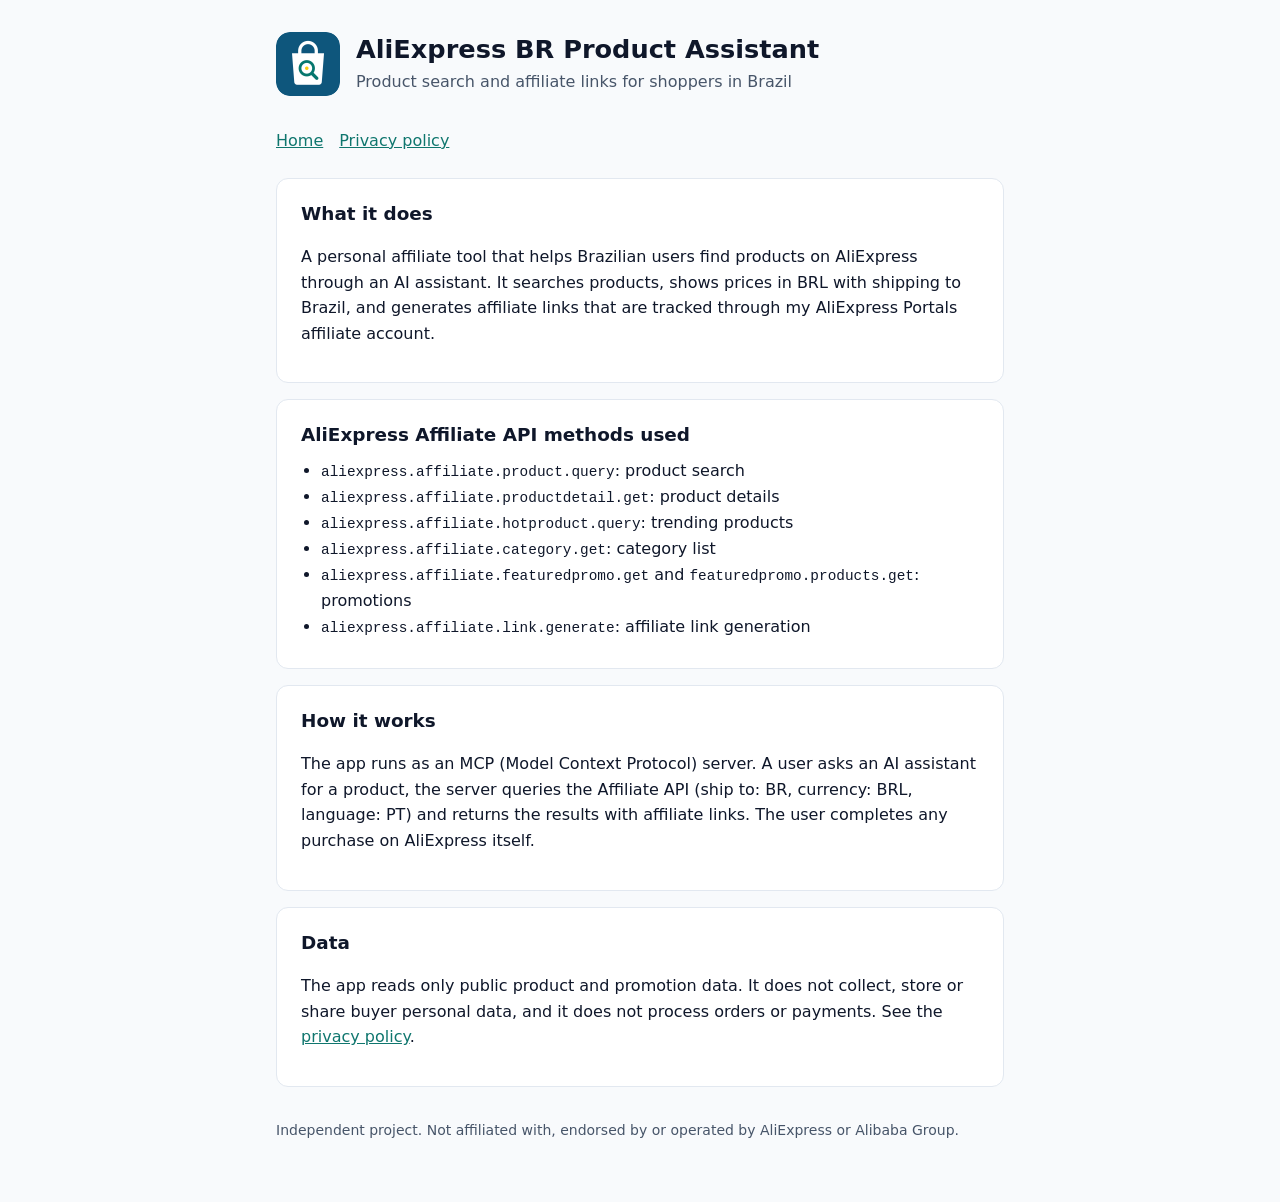
==== aliexpress/index.html @ f5bad2c8 "Add AliExpress BR Product Assistant page Co-Authored-By: Claude Opus 5.5 <noreply@anthropic.com>" ====
<!doctype html>
<html lang="en">
<head>
  <meta charset="utf-8">
  <meta name="viewport" content="width=device-width, initial-scale=1">
  <title>AliExpress BR Product Assistant</title>
  <meta name="description" content="Personal affiliate tool that searches products for the Brazilian market using the AliExpress Affiliate API.">
  <link rel="icon" href="favicon.png">
  <link rel="stylesheet" href="style.css">
</head>
<body>
  <div class="wrap">
    <header>
      <img src="logo.png" alt="App logo">
      <div>
        <h1>AliExpress BR Product Assistant</h1>
        <p>Product search and affiliate links for shoppers in Brazil</p>
      </div>
    </header>

    <nav>
      <a href="index.html">Home</a>
      <a href="privacy.html">Privacy policy</a>
    </nav>

    <section>
      <h2>What it does</h2>
      <p>A personal affiliate tool that helps Brazilian users find products on AliExpress through an AI assistant.
        It searches products, shows prices in BRL with shipping to Brazil, and generates affiliate links that are
        tracked through my AliExpress Portals affiliate account.</p>
    </section>

    <section>
      <h2>AliExpress Affiliate API methods used</h2>
      <ul>
        <li><code>aliexpress.affiliate.product.query</code>: product search</li>
        <li><code>aliexpress.affiliate.productdetail.get</code>: product details</li>
        <li><code>aliexpress.affiliate.hotproduct.query</code>: trending products</li>
        <li><code>aliexpress.affiliate.category.get</code>: category list</li>
        <li><code>aliexpress.affiliate.featuredpromo.get</code> and <code>featuredpromo.products.get</code>: promotions</li>
        <li><code>aliexpress.affiliate.link.generate</code>: affiliate link generation</li>
      </ul>
    </section>

    <section>
      <h2>How it works</h2>
      <p>The app runs as an MCP (Model Context Protocol) server. A user asks an AI assistant for a product, the
        server queries the Affiliate API (ship to: BR, currency: BRL, language: PT) and returns the results with
        affiliate links. The user completes any purchase on AliExpress itself.</p>
    </section>

    <section>
      <h2>Data</h2>
      <p>The app reads only public product and promotion data. It does not collect, store or share buyer
        personal data, and it does not process orders or payments. See the <a href="privacy.html">privacy policy</a>.</p>
    </section>

    <footer>
      Independent project. Not affiliated with, endorsed by or operated by AliExpress or Alibaba Group.
    </footer>
  </div>
</body>
</html>
---- aliexpress/style.css ----
:root {
  --bg: #f8fafc;
  --surface: #ffffff;
  --text: #0f172a;
  --muted: #475569;
  --accent: #0f766e;
  --border: #e2e8f0;
}
@media (prefers-color-scheme: dark) {
  :root {
    --bg: #0b1220;
    --surface: #111a2e;
    --text: #e2e8f0;
    --muted: #94a3b8;
    --accent: #2dd4bf;
    --border: #1e293b;
  }
}
* { box-sizing: border-box; }
body {
  margin: 0;
  background: var(--bg);
  color: var(--text);
  font: 16px/1.6 system-ui, -apple-system, "Segoe UI", Roboto, sans-serif;
}
.wrap { max-width: 760px; margin: 0 auto; padding: 32px 16px 64px; }
header { display: flex; align-items: center; gap: 16px; margin-bottom: 32px; }
header img { width: 64px; height: 64px; border-radius: 14px; }
header h1 { font-size: 1.6rem; margin: 0; line-height: 1.2; }
header p { margin: 4px 0 0; color: var(--muted); }
nav { margin-bottom: 24px; display: flex; gap: 16px; flex-wrap: wrap; }
a { color: var(--accent); }
section {
  background: var(--surface);
  border: 1px solid var(--border);
  border-radius: 12px;
  padding: 20px 24px;
  margin-bottom: 16px;
}
h2 { font-size: 1.15rem; margin: 0 0 8px; }
ul { padding-left: 20px; margin: 8px 0; }
code { font-size: .9em; overflow-wrap: anywhere; }
footer { color: var(--muted); font-size: .875rem; margin-top: 32px; }
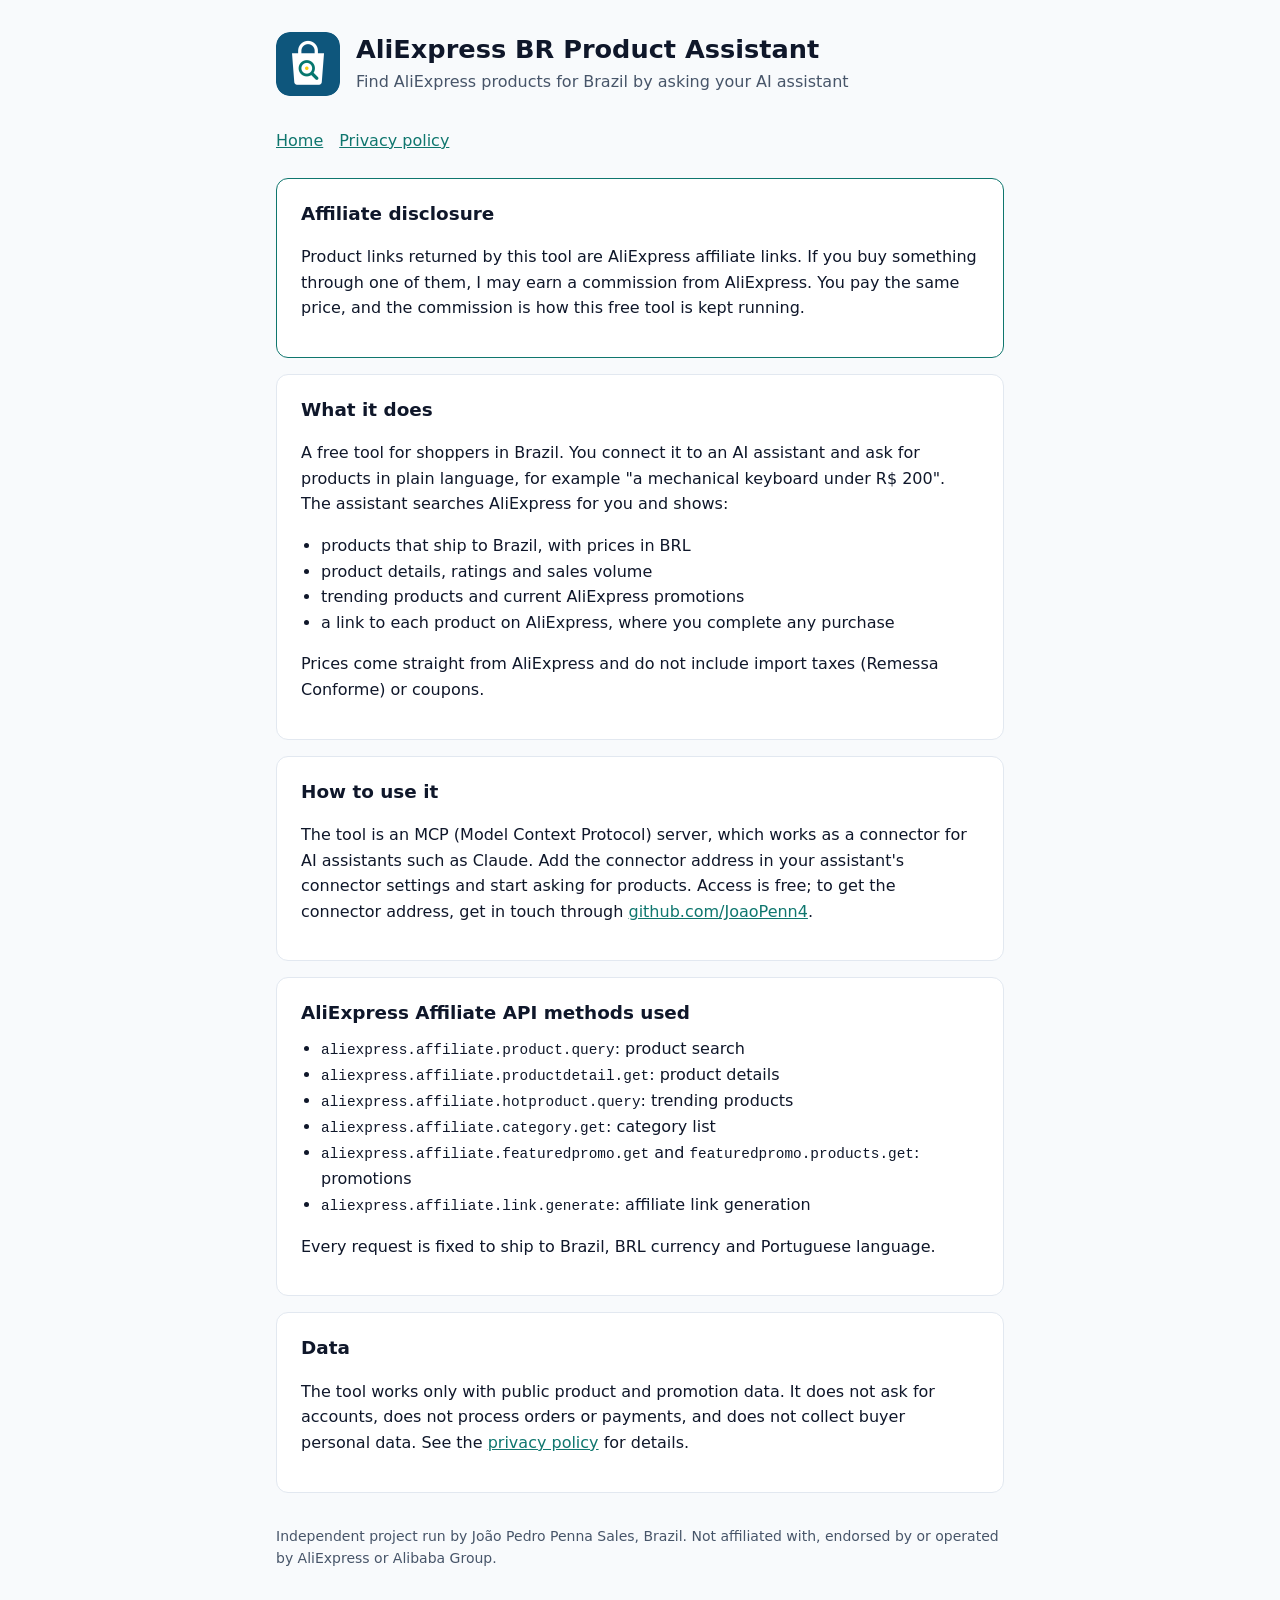
==== commit 91bebcd9: "AliExpress BR Product Assistant: reposition as public tool with affiliate disclosure Co-Authored-By:" ====
--- a/aliexpress/index.html
+++ b/aliexpress/index.html
@@ -4,7 +4,7 @@
   <meta charset="utf-8">
   <meta name="viewport" content="width=device-width, initial-scale=1">
   <title>AliExpress BR Product Assistant</title>
-  <meta name="description" content="Personal affiliate tool that searches products for the Brazilian market using the AliExpress Affiliate API.">
+  <meta name="description" content="A free AI assistant tool that helps shoppers in Brazil find AliExpress products, compare prices in BRL and discover promotions. Product links are affiliate links.">
   <link rel="icon" href="favicon.png">
   <link rel="stylesheet" href="style.css">
 </head>
@@ -14,7 +14,7 @@
       <img src="logo.png" alt="App logo">
       <div>
         <h1>AliExpress BR Product Assistant</h1>
-        <p>Product search and affiliate links for shoppers in Brazil</p>
+        <p>Find AliExpress products for Brazil by asking your AI assistant</p>
       </div>
     </header>
 
@@ -23,11 +23,33 @@
       <a href="privacy.html">Privacy policy</a>
     </nav>
 
+    <section class="notice">
+      <h2>Affiliate disclosure</h2>
+      <p>Product links returned by this tool are AliExpress affiliate links. If you buy something through one of
+        them, I may earn a commission from AliExpress. You pay the same price, and the commission is how this free
+        tool is kept running.</p>
+    </section>
+
     <section>
       <h2>What it does</h2>
-      <p>A personal affiliate tool that helps Brazilian users find products on AliExpress through an AI assistant.
-        It searches products, shows prices in BRL with shipping to Brazil, and generates affiliate links that are
-        tracked through my AliExpress Portals affiliate account.</p>
+      <p>A free tool for shoppers in Brazil. You connect it to an AI assistant and ask for products in plain
+        language, for example "a mechanical keyboard under R$ 200". The assistant searches AliExpress for you and
+        shows:</p>
+      <ul>
+        <li>products that ship to Brazil, with prices in BRL</li>
+        <li>product details, ratings and sales volume</li>
+        <li>trending products and current AliExpress promotions</li>
+        <li>a link to each product on AliExpress, where you complete any purchase</li>
+      </ul>
+      <p>Prices come straight from AliExpress and do not include import taxes (Remessa Conforme) or coupons.</p>
+    </section>
+
+    <section>
+      <h2>How to use it</h2>
+      <p>The tool is an MCP (Model Context Protocol) server, which works as a connector for AI assistants such as
+        Claude. Add the connector address in your assistant's connector settings and start asking for products.
+        Access is free; to get the connector address, get in touch through
+        <a href="https://github.com/JoaoPenn4">github.com/JoaoPenn4</a>.</p>
     </section>
 
     <section>
@@ -40,23 +62,19 @@
         <li><code>aliexpress.affiliate.featuredpromo.get</code> and <code>featuredpromo.products.get</code>: promotions</li>
         <li><code>aliexpress.affiliate.link.generate</code>: affiliate link generation</li>
       </ul>
-    </section>
-
-    <section>
-      <h2>How it works</h2>
-      <p>The app runs as an MCP (Model Context Protocol) server. A user asks an AI assistant for a product, the
-        server queries the Affiliate API (ship to: BR, currency: BRL, language: PT) and returns the results with
-        affiliate links. The user completes any purchase on AliExpress itself.</p>
+      <p>Every request is fixed to ship to Brazil, BRL currency and Portuguese language.</p>
     </section>
 
     <section>
       <h2>Data</h2>
-      <p>The app reads only public product and promotion data. It does not collect, store or share buyer
-        personal data, and it does not process orders or payments. See the <a href="privacy.html">privacy policy</a>.</p>
+      <p>The tool works only with public product and promotion data. It does not ask for accounts, does not process
+        orders or payments, and does not collect buyer personal data. See the
+        <a href="privacy.html">privacy policy</a> for details.</p>
     </section>
 
     <footer>
-      Independent project. Not affiliated with, endorsed by or operated by AliExpress or Alibaba Group.
+      Independent project run by João Pedro Penna Sales, Brazil. Not affiliated with, endorsed by or operated by
+      AliExpress or Alibaba Group.
     </footer>
   </div>
 </body>
--- a/aliexpress/style.css
+++ b/aliexpress/style.css
@@ -41,3 +41,4 @@
 ul { padding-left: 20px; margin: 8px 0; }
 code { font-size: .9em; overflow-wrap: anywhere; }
 footer { color: var(--muted); font-size: .875rem; margin-top: 32px; }
+.notice { border-color: var(--accent); }
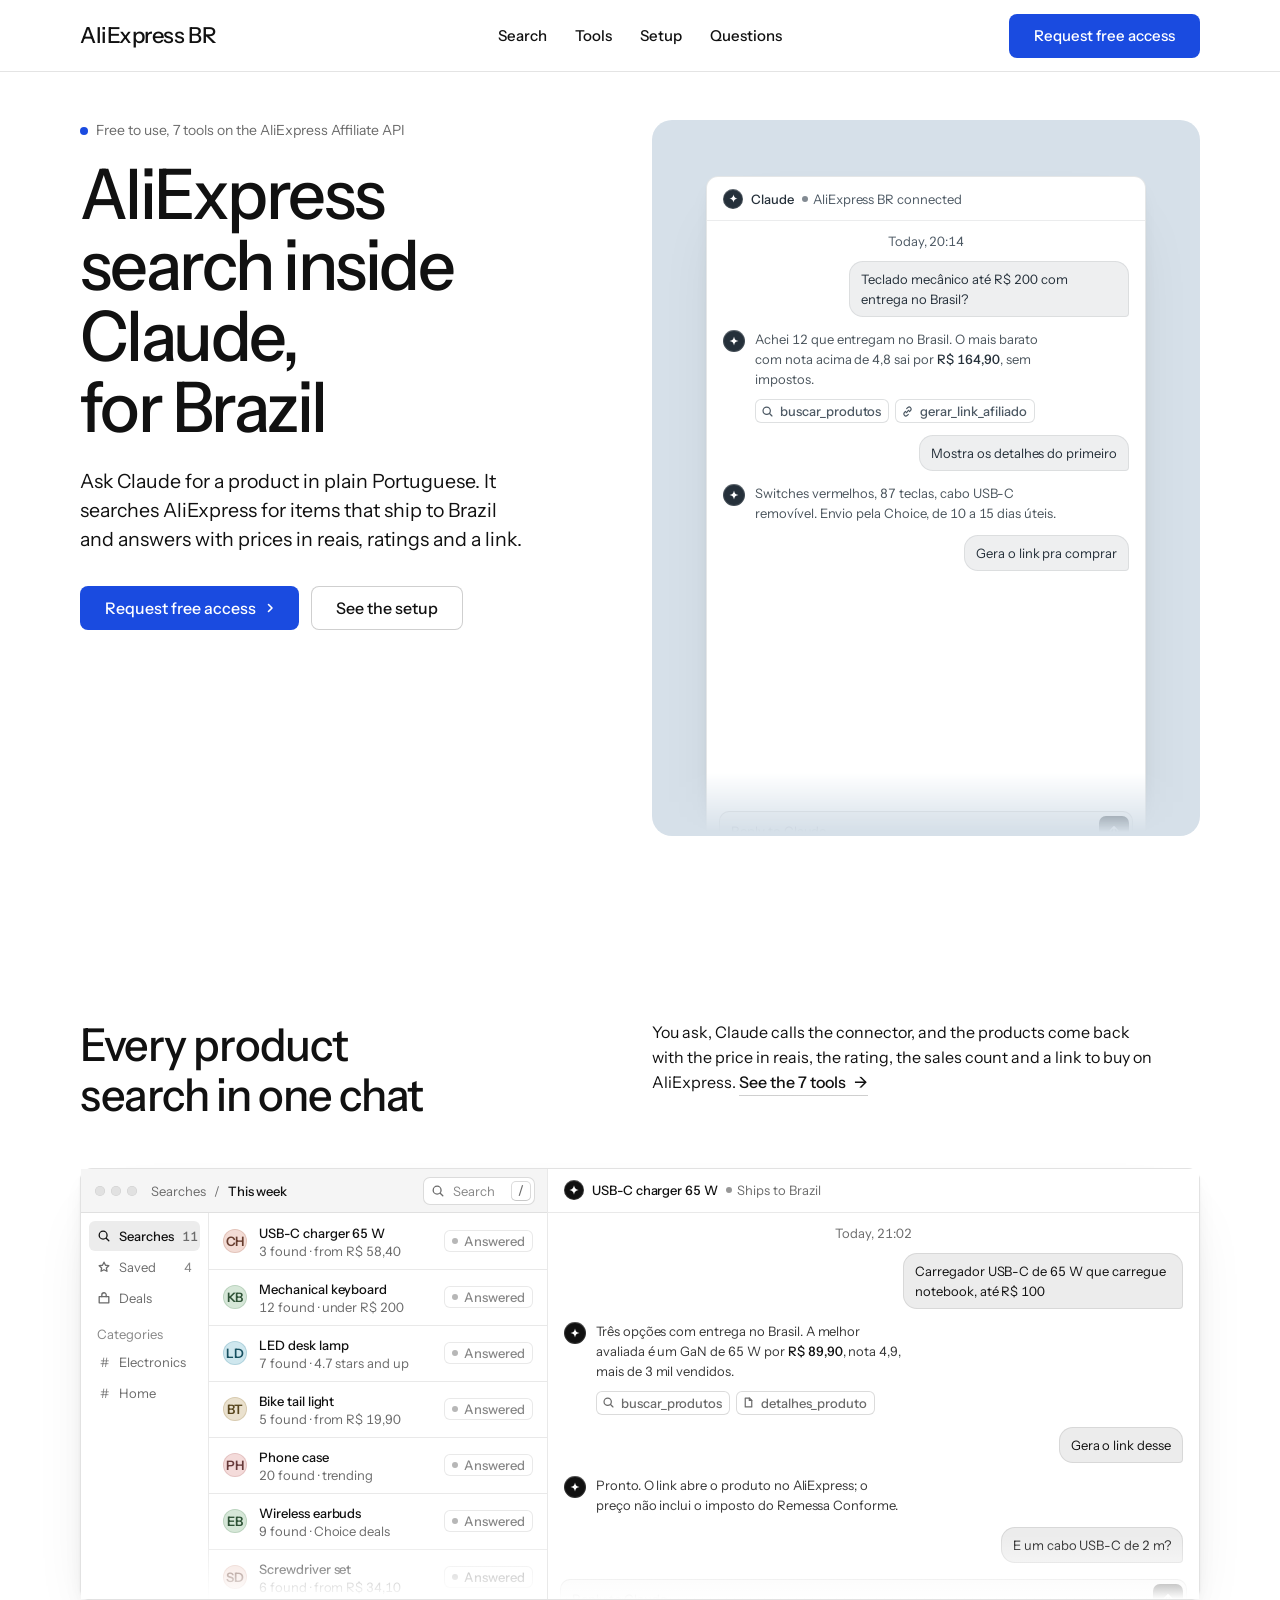
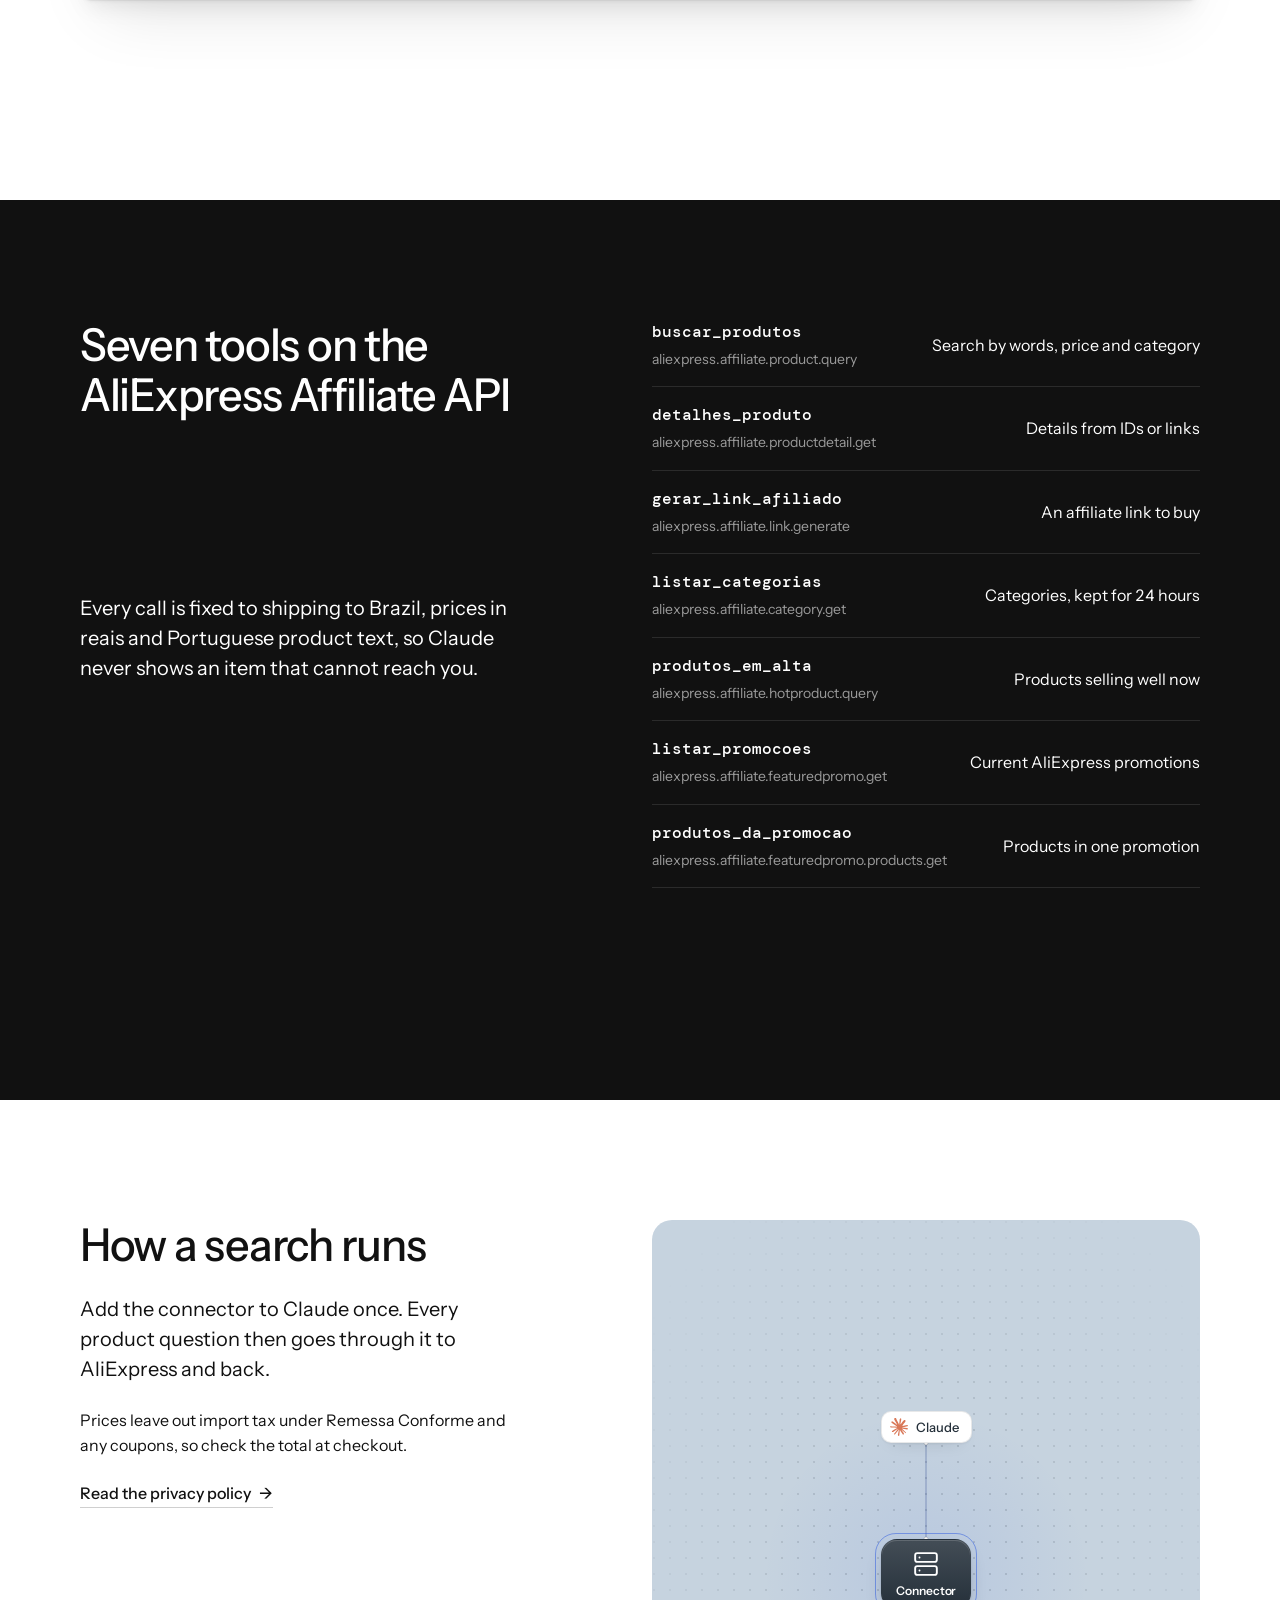
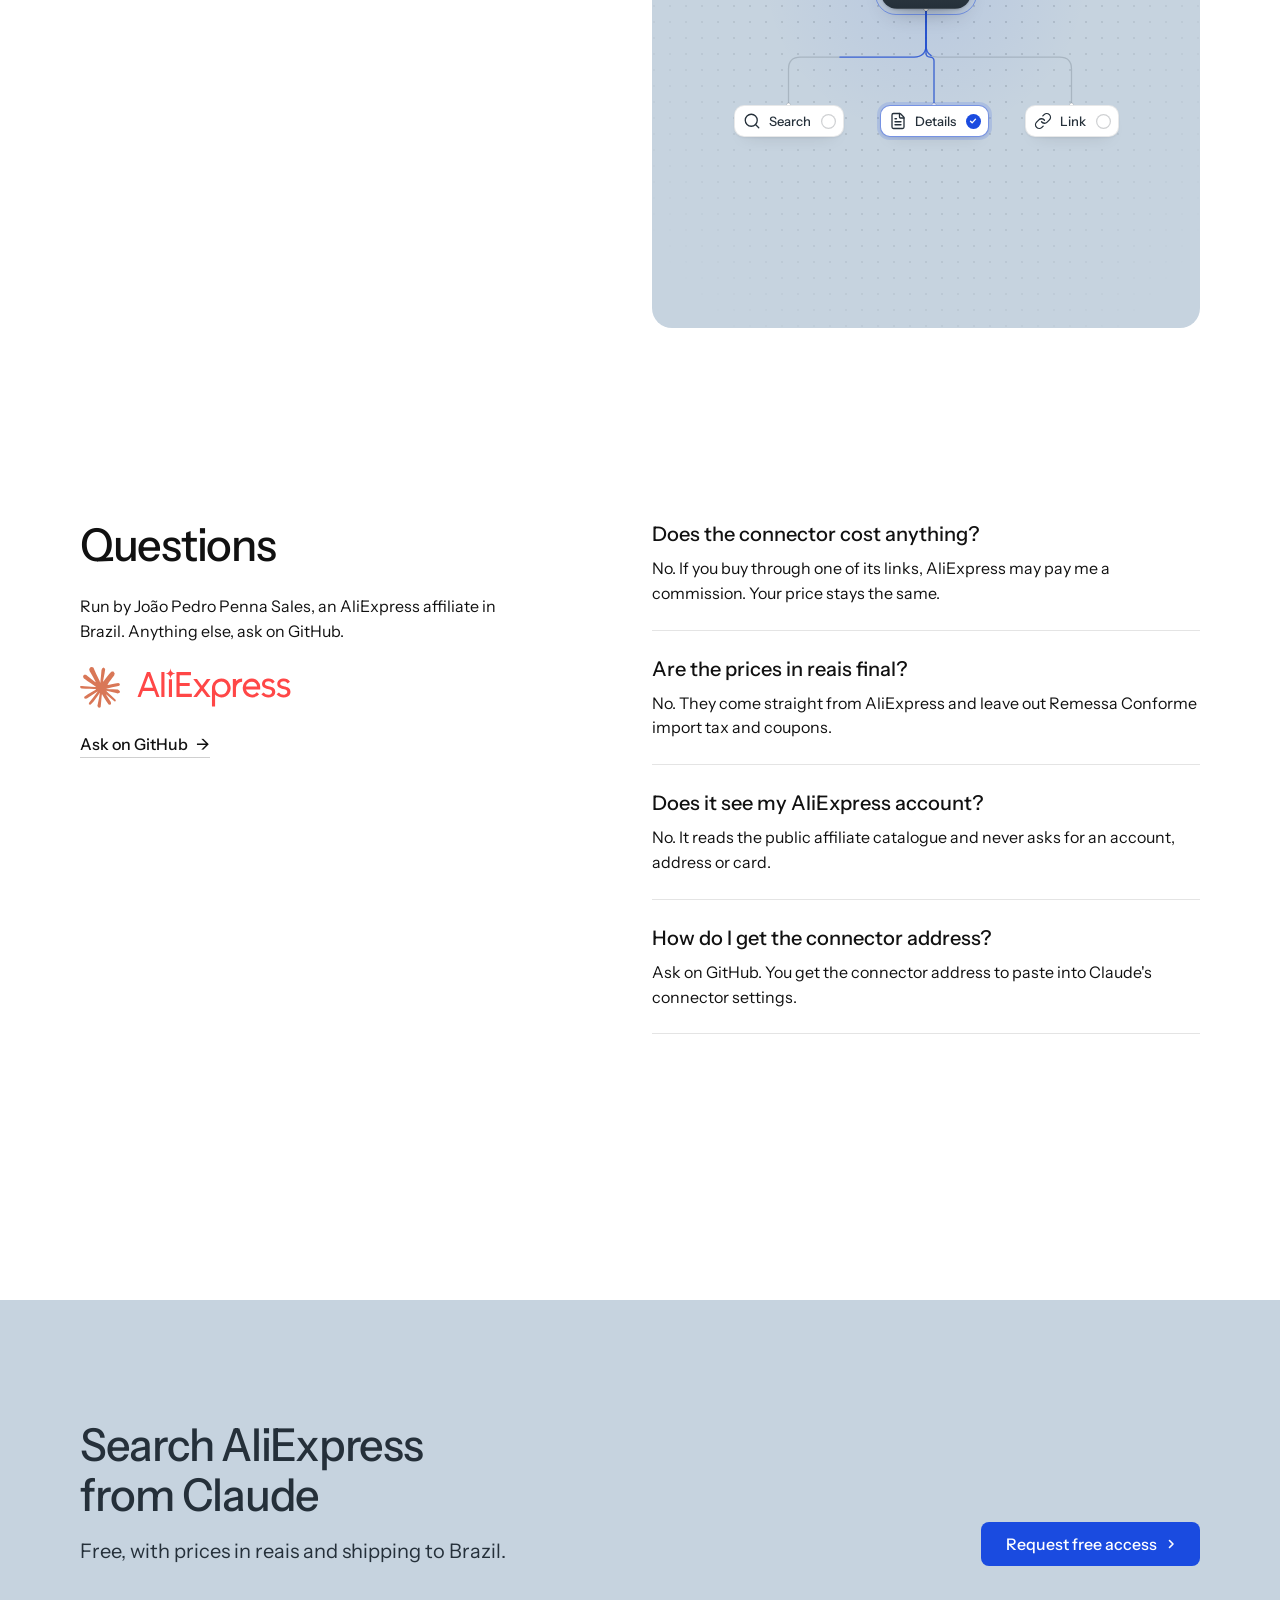
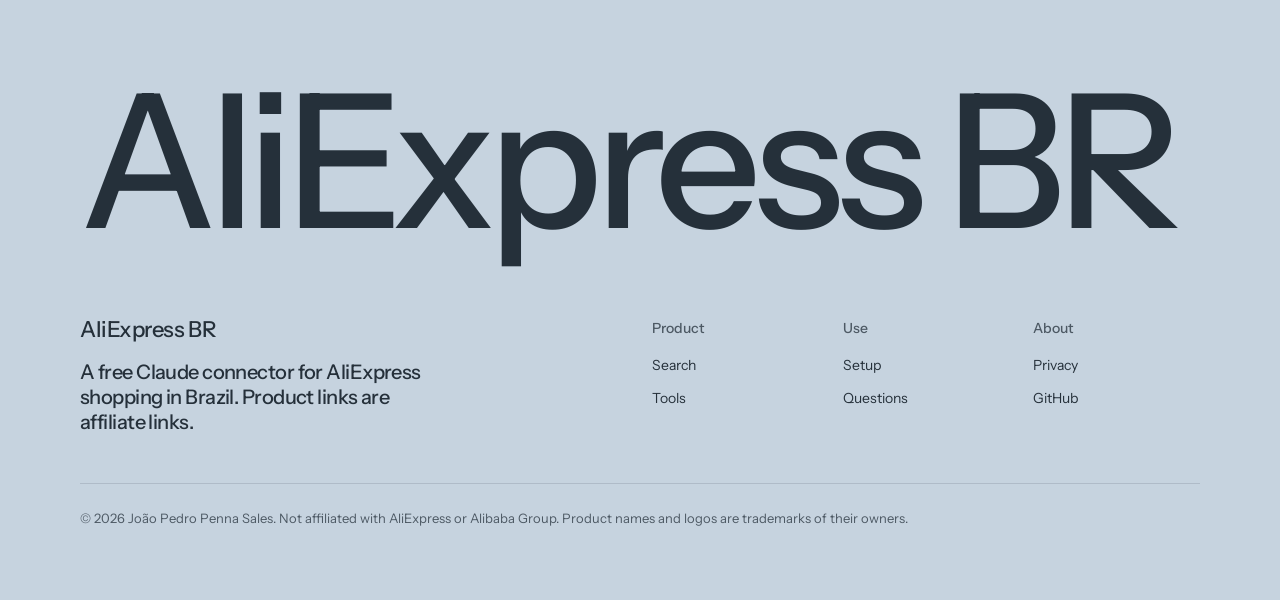
==== commit cecca571: "AliExpress BR Product Assistant: redesigned product page Co-Authored-By: Claude Opus 5.5 <noreply@an" ====
--- a/aliexpress/index.html
+++ b/aliexpress/index.html
@@ -1,81 +1,312 @@
 <!doctype html>
-<html lang="en">
+<html lang="en" data-type="software" data-radius="soft" data-ground="sky" data-buttons="solid" data-motion>
 <head>
-  <meta charset="utf-8">
-  <meta name="viewport" content="width=device-width, initial-scale=1">
-  <title>AliExpress BR Product Assistant</title>
-  <meta name="description" content="A free AI assistant tool that helps shoppers in Brazil find AliExpress products, compare prices in BRL and discover promotions. Product links are affiliate links.">
-  <link rel="icon" href="favicon.png">
-  <link rel="stylesheet" href="style.css">
+<meta charset="utf-8">
+<meta name="viewport" content="width=device-width, initial-scale=1, viewport-fit=cover">
+<title>AliExpress BR Product Assistant: AliExpress search in Claude for Brazil</title>
+<meta name="description" content="A free connector that lets Claude search AliExpress for products that ship to Brazil, with prices in reais and affiliate links.">
+<meta property="og:type" content="website">
+<meta property="og:title" content="AliExpress BR Product Assistant">
+<meta property="og:description" content="Ask Claude for a product and get AliExpress items that ship to Brazil, priced in reais.">
+<meta property="og:image" content="share.jpg">
+<meta name="twitter:card" content="summary_large_image">
+<link rel="icon" href="favicon.png">
+<meta name="theme-color" content="#ffffff">
+<!-- <link rel="canonical" href="https://joaopenn4.github.io/aliexpress/"> -->
+<meta name="site-kind" content="software">
+<meta name="page-type" content="software">
+<link rel="preconnect" href="https://fonts.googleapis.com">
+<link rel="preconnect" href="https://fonts.gstatic.com" crossorigin>
+<link href="https://fonts.googleapis.com/css2?family=Instrument+Sans:wdth,wght@75..100,400..700&family=DM+Mono:wght@400;500&display=swap" rel="stylesheet">
+<link rel="stylesheet" href="assets/system.css">
+<link rel="stylesheet" href="assets/ui/cards.css">
+<link rel="stylesheet" href="assets/motion/motion.css">
+<link rel="stylesheet" href="assets/backgrounds/backgrounds.css">
+<link rel="stylesheet" href="assets/layout/layout.css">
+<link rel="stylesheet" href="assets/icons/icon.css">
+<style>
+:root {
+  --p-bg: #ffffff; --p-surface: #f4f4f4; --p-ink: #111111; --p-muted: #6b6b6b;
+  --p-accent: #1a4be0; --p-accent-ink: #ffffff; --p-action: #1a4be0; --p-action-ink: #ffffff;
+  --p-inv-bg: #111111; --p-inv-surface: #1e1e1e; --p-inv-ink: #ffffff; --p-inv-muted: #9a9a9a;
+  --p-inv-accent: #ffffff; --p-inv-accent-ink: #111111; --p-inv-action: #ffffff; --p-inv-action-ink: #111111;
+  --font-display: "Instrument Sans", system-ui, sans-serif;
+  --font-text: "Instrument Sans", system-ui, sans-serif;
+  --font-mono: "DM Mono", ui-monospace, "SFMono-Regular", Menlo, Consolas, monospace;
+  --display-weight: 500;
+  --display-tracking: -0.028em;
+  --display-tracking-xl: -0.036em;
+  --display-stretch: 96%;
+  --ly-scale: 1.04;
+}
+</style>
+<link rel="stylesheet" href="assets/ui/base.css">
+<link rel="stylesheet" href="assets/ui/chat/fragment.css">
+<link rel="stylesheet" href="assets/ui/window/fragment.css">
+<link rel="stylesheet" href="assets/diagrams/diagram.css">
+<link rel="stylesheet" href="assets/moments/line-carries-colour/moment.css">
+<script>document.documentElement.classList.add('m-enter');setTimeout(()=>document.documentElement.classList.add('m-enter-done'),700)</script>
+<script src="assets/backgrounds/backgrounds.js"></script>
+<script>document.documentElement.classList.add('mo-js');setTimeout(()=>document.documentElement.classList.add('mo-safe'),2500)</script>
+<link rel="modulepreload" href="assets/moments/moments.js">
+<link rel="modulepreload" href="assets/moments/lib.js">
+<link rel="modulepreload" href="assets/moments/line-carries-colour/moment.js">
+<style>
+  /* the hero's chat on the lit ground */
+  .hero__media .stage { position: absolute; inset: 0; }
+  /* app-frame recipe (sections-library.md) */
+  .app.ui { display: grid; grid-template-columns: minmax(0, 5fr) minmax(0, 7fr); margin-top: var(--s-7); background: var(--u-bg); border: 1px solid var(--u-border); border-radius: var(--u-r); box-shadow: var(--u-shadow); }
+  .app > .app__pane { position: relative; min-width: 0; min-height: 0; overflow: hidden; }
+  .app > .app__pane + .app__pane { border-left: 1px solid var(--u-line); }
+  .app > .app__pane > .ui-panel { width: 100%; border: 0; border-radius: 0; box-shadow: none; }
+  .app > .app__pane::after { content: ""; position: absolute; inset: auto 0 0 0; height: 64px; background: linear-gradient(transparent, var(--u-bg)); pointer-events: none; }
+  @media (min-width: 1024px) and (max-width: 1279px) { .app.ui { grid-template-columns: minmax(0, 4fr) minmax(0, 8fr); } }
+  @media (max-width: 1023px) {
+    .app.ui { grid-template-columns: minmax(0, 1fr); grid-template-rows: auto minmax(0, 1fr); }
+    .app > .app__pane--list { max-height: 252px; }
+    .app > .app__pane--list::after { display: none; }
+    .app .ui-win__side { display: none; }
+    .app .ui-win__body { grid-template-columns: minmax(0, 1fr); }
+    .app > .app__pane + .app__pane { border-left: 0; border-top: 1px solid var(--u-line); }
+  }
+  @media (max-width: 639px) {
+    .app.ui { grid-template-rows: minmax(0, 1fr); }
+    .app > .app__pane--list { display: none; }
+    .app > .app__pane + .app__pane { border-top: 0; }
+  }
+  .rows__name { font-family: var(--font-mono); }
+  .close__word { font-size: clamp(40px, 14.6vw, 216px); line-height: 1; overflow: visible; }
+  #how .frame { height: 100%; }
+  @media (max-width: 639px) { #how .grid.fill { height: auto; } #how .frame { height: 280px; } }
+  #search .app { margin-bottom: var(--s-10); }
+  #tools .rows > li { grid-template-columns: minmax(0, 1fr) auto; }
+  #tools .rows__value { grid-column: 2; grid-row: 1 / span 2; align-self: center; }
+  @media (max-width: 639px) { #tools .rows > li { grid-template-columns: minmax(0, 1fr); } #tools .rows__value { grid-column: 1; grid-row: auto; } }
+  #tools .rows__api { grid-column: 1; margin: 0; font-size: var(--t-small); color: var(--muted); }
+  .faq-marks { display: flex; gap: var(--s-4); }
+</style>
 </head>
 <body>
+<!-- type: software
+     deal: hero split, nav nav-centre, close close-word, footer footer-statement, rhythm dark-band, buttons solid, mark wordmark, grounds sky (lit ground)
+     palette white-link-blue (a white sheet and one blue: plain retail colours, and nothing like AliExpress's own red), type instrument
+     moments: line-carries-colour on #tools (the dark band) -->
+<header class="nav nav--centre">
+  <div class="wrap nav__bar">
+    <a class="skip-link" href="#top">Skip to content</a>
+    <a class="nav__logo" href="#top">AliExpress BR</a>
+    <nav class="nav__links" aria-label="Main">
+      <div class="nav__item"><a class="nav__link" href="#search">Search</a></div>
+      <div class="nav__item"><a class="nav__link" href="#tools">Tools</a></div>
+      <div class="nav__item"><a class="nav__link" href="#how">Setup</a></div>
+      <div class="nav__item"><a class="nav__link" href="#faq">Questions</a></div>
+    </nav>
+    <div class="nav__actions">
+      <a class="btn btn--primary" href="https://github.com/JoaoPenn4">Request free access</a>
+    </div>
+    <button class="nav__toggle" type="button" aria-expanded="false" aria-label="Menu">
+      <svg width="18" height="18" viewBox="0 0 18 18" aria-hidden="true"><path d="M2 5h14M2 13h14" stroke="currentColor" stroke-width="1.6" stroke-linecap="round"/></svg>
+    </button>
+  </div>
+</header>
+
+<main id="top">
+  <section class="hero hero--split" data-enter aria-labelledby="hero-h">
+    <div class="wrap"><div class="hero-text grid hero__grid">
+      <div class="hero__text span-5">
+        <p class="hero__kicker"><span class="dot" aria-hidden="true"></span>Free to use, 7 tools on the AliExpress Affiliate API</p>
+        <h1 id="hero-h">AliExpress search inside Claude, for Brazil</h1>
+        <p class="hero__lead">Ask Claude for a product in plain Portuguese. It searches AliExpress for items that ship to Brazil and answers with prices in reais, ratings and a link.</p>
+        <div class="btn-row"><a class="btn btn--primary" href="https://github.com/JoaoPenn4">Request free access<svg class="m-arrow" viewBox="0 0 12 12" aria-hidden="true"><path class="m-arrow__stem" d="M1 6h8"/><path class="m-arrow__head" d="M4.5 2.5 8 6l-3.5 3.5"/></svg></a><a class="btn btn--secondary" href="#how">See the setup</a></div>
+      </div>
+      <div class="hero__media frame--lit span-6 start-7" role="img" aria-label="A Claude chat: a question for a mechanical keyboard under R$ 200 answered with AliExpress results priced in reais">
+        <div class="stage stage--fade-b"><div class="at-rise to-edge fit" style="--fit-max:440px;--ax:max(24px, 50% - 220px);--ay:56px;--ay-sm:24px" data-ui-loop>
+          <div class="ui ui-panel ui-chat" data-ui="chat">
+            <div class="ui-head"><span class="ui-agent" aria-hidden="true"></span><div class="ui-title">Claude</div><span class="ui-chat__online">AliExpress BR connected</span><span class="ui-spacer"></span></div>
+            <div class="ui-chat__body">
+              <div class="ui-chat__day">Today, 20:14</div>
+              <div class="ui-msg ui-msg--me" data-chat-q><span class="ui-msg__text">Teclado mecânico até R$ 200 com entrega no Brasil?</span></div>
+              <div class="ui-msg ui-msg--bot" data-chat-a>
+                <span class="ui-agent ui-msg__av" aria-hidden="true"></span>
+                <span class="ui-msg__col">
+                  <span class="ui-chat__typing" aria-hidden="true"><i></i><i></i><i></i></span>
+                  <span class="ui-chat__answer">Achei 12 que entregam no Brasil. O mais barato com nota acima de 4,8 sai por <b>R$ 164,90</b>, sem impostos.</span>
+                  <span class="ui-chat__srcs"><span class="ui-chat__src"><svg class="ui-icon" viewBox="0 0 16 16"><circle cx="7" cy="7" r="4.5"/><path d="m10.5 10.5 3 3"/></svg>buscar_produtos</span><span class="ui-chat__src"><svg class="ui-icon" viewBox="0 0 16 16"><path d="M6.5 9.5 9.5 6.5"/><path d="M7 4.5 8.5 3a2.5 2.5 0 0 1 3.5 3.5L10.5 8"/><path d="M9 11.5 7.5 13A2.5 2.5 0 0 1 4 9.5L5.5 8"/></svg>gerar_link_afiliado</span></span>
+                </span>
+              </div>
+              <div class="ui-msg ui-msg--me"><span class="ui-msg__text">Mostra os detalhes do primeiro</span></div>
+              <div class="ui-msg ui-msg--bot">
+                <span class="ui-agent ui-msg__av" aria-hidden="true"></span>
+                <span class="ui-msg__col"><span class="ui-chat__answer">Switches vermelhos, 87 teclas, cabo USB-C removível. Envio pela Choice, de 10 a 15 dias úteis.</span></span>
+              </div>
+              <div class="ui-msg ui-msg--me"><span class="ui-msg__text">Gera o link pra comprar</span></div>
+            </div>
+            <div class="ui-chat__input"><span class="ui-chat__ph">Reply to Claude</span><span class="ui-chat__send" aria-hidden="true"><svg viewBox="0 0 16 16" width="14" height="14"><path d="M8 13V3.5M3.8 7.5 8 3.3l4.2 4.2" fill="none" stroke="currentColor" stroke-width="1.7" stroke-linecap="round" stroke-linejoin="round"/></svg></span></div>
+          </div>
+        </div></div>
+      </div>
+    </div></div>
+  </section>
+
+  <section class="section" id="search" aria-labelledby="search-h">
+    <div class="wrap">
+      <div class="grid">
+        <h2 id="search-h" class="span-5">Every product search in one chat</h2>
+        <p class="span-6 start-7">You ask, Claude calls the connector, and the products come back with the price in reais, the rating, the sales count and a link to buy on AliExpress. <a class="link" href="#tools">See the 7 tools</a></p>
+      </div>
+      <div class="ui app fill" role="img" aria-label="A list of product searches beside the open search for a 65 W USB-C charger, answered with three AliExpress results" data-ui-pause-host>
+        <div class="app__pane app__pane--list">
+          <div class="ui ui-panel ui-win" data-ui="window" data-open="New" data-work="Searching" data-done="Answered">
+            <div class="ui-win__bar">
+              <span class="ui-dots" aria-hidden="true"><i></i><i></i><i></i></span>
+              <span class="ui-win__crumb">Searches <i>/</i> <b>This week</b></span>
+              <span class="ui-spacer"></span>
+              <span class="ui-win__search" aria-hidden="true"><svg class="ui-icon" viewBox="0 0 16 16"><circle cx="7" cy="7" r="4.5"/><path d="m10.5 10.5 3 3"/></svg><span class="ui-win__ph">Search</span><span class="ui-kbd">/</span></span>
+            </div>
+            <div class="ui-win__body">
+              <nav class="ui-win__side" aria-hidden="true">
+                <span class="ui-win__nav is-on"><svg class="ui-icon" viewBox="0 0 16 16"><circle cx="7" cy="7" r="4.5"/><path d="m10.5 10.5 3 3"/></svg>Searches<em>11</em></span>
+                <span class="ui-win__nav"><svg class="ui-icon" viewBox="0 0 16 16"><path d="M8 2.5l1.7 3.5 3.8.5-2.8 2.6.7 3.8L8 11.1l-3.4 1.8.7-3.8-2.8-2.6 3.8-.5z"/></svg>Saved<em>4</em></span>
+                <span class="ui-win__nav"><svg class="ui-icon" viewBox="0 0 16 16"><path d="M2.5 6.5h11v7h-11z"/><path d="M5.5 6.5V4.5a2.5 2.5 0 0 1 5 0v2"/></svg>Deals</span>
+                <span class="ui-win__label">Categories</span>
+                <span class="ui-win__nav"><span class="ui-win__hash">#</span>Electronics</span>
+                <span class="ui-win__nav"><span class="ui-win__hash">#</span>Home</span>
+              </nav>
+              <div class="ui-win__main">
+                <div class="ui-win__cols" aria-hidden="true"><span>Asked for</span><span>Result</span><span>Status</span><span>Age</span></div>
+                <ul class="ui-win__rows">
+                  <li class="ui-win__row" data-row><span class="ui-avatar" data-tone="1">CH</span><span class="ui-win__who">USB-C charger 65 W</span><span class="ui-win__sub">3 found · from R$ 58,40</span><span class="ui-win__st" data-st>New</span><span class="ui-win__age">1m</span></li>
+                  <li class="ui-win__row" data-row><span class="ui-avatar" data-tone="3">KB</span><span class="ui-win__who">Mechanical keyboard</span><span class="ui-win__sub">12 found · under R$ 200</span><span class="ui-win__st is-done" data-st>Answered</span><span class="ui-win__age">8m</span></li>
+                  <li class="ui-win__row" data-row><span class="ui-avatar" data-tone="4">LD</span><span class="ui-win__who">LED desk lamp</span><span class="ui-win__sub">7 found · 4.7 stars and up</span><span class="ui-win__st is-done" data-st>Answered</span><span class="ui-win__age">22m</span></li>
+                  <li class="ui-win__row" data-row><span class="ui-avatar" data-tone="2">BT</span><span class="ui-win__who">Bike tail light</span><span class="ui-win__sub">5 found · from R$ 19,90</span><span class="ui-win__st is-done" data-st>Answered</span><span class="ui-win__age">1h</span></li>
+                  <li class="ui-win__row" data-row><span class="ui-avatar" data-tone="5">PH</span><span class="ui-win__who">Phone case</span><span class="ui-win__sub">20 found · trending</span><span class="ui-win__st is-done" data-st>Answered</span><span class="ui-win__age">2h</span></li>
+                  <li class="ui-win__row" data-row><span class="ui-avatar" data-tone="3">EB</span><span class="ui-win__who">Wireless earbuds</span><span class="ui-win__sub">9 found · Choice deals</span><span class="ui-win__st is-done" data-st>Answered</span><span class="ui-win__age">3h</span></li>
+                  <li class="ui-win__row" data-row><span class="ui-avatar" data-tone="1">SD</span><span class="ui-win__who">Screwdriver set</span><span class="ui-win__sub">6 found · from R$ 34,10</span><span class="ui-win__st is-done" data-st>Answered</span><span class="ui-win__age">5h</span></li>
+                  <li class="ui-win__row" data-row><span class="ui-avatar" data-tone="4">GP</span><span class="ui-win__who">Gamepad for PC</span><span class="ui-win__sub">8 found · under R$ 150</span><span class="ui-win__st is-done" data-st>Answered</span><span class="ui-win__age">1d</span></li>
+                  <li class="ui-win__row" data-row><span class="ui-avatar" data-tone="2">CB</span><span class="ui-win__who">Cable organiser</span><span class="ui-win__sub">14 found · 1,000+ sold</span><span class="ui-win__st is-done" data-st>Answered</span><span class="ui-win__age">2d</span></li>
+                  <li class="ui-win__row" data-row><span class="ui-avatar" data-tone="5">MS</span><span class="ui-win__who">Silent mouse</span><span class="ui-win__sub">10 found · from R$ 27,80</span><span class="ui-win__st is-done" data-st>Answered</span><span class="ui-win__age">3d</span></li>
+                </ul>
+              </div>
+            </div>
+          </div>
+        </div>
+        <div class="app__pane app__pane--open" data-ui-loop>
+          <div class="ui ui-panel ui-chat" data-ui="chat">
+            <div class="ui-head"><span class="ui-agent" aria-hidden="true"></span><div class="ui-title">USB-C charger 65 W</div><span class="ui-chat__online">Ships to Brazil</span><span class="ui-spacer"></span></div>
+            <div class="ui-chat__body">
+              <div class="ui-chat__day">Today, 21:02</div>
+              <div class="ui-msg ui-msg--me" data-chat-q><span class="ui-msg__text">Carregador USB-C de 65 W que carregue notebook, até R$ 100</span></div>
+              <div class="ui-msg ui-msg--bot" data-chat-a>
+                <span class="ui-agent ui-msg__av" aria-hidden="true"></span>
+                <span class="ui-msg__col">
+                  <span class="ui-chat__typing" aria-hidden="true"><i></i><i></i><i></i></span>
+                  <span class="ui-chat__answer">Três opções com entrega no Brasil. A melhor avaliada é um GaN de 65 W por <b>R$ 89,90</b>, nota 4,9, mais de 3 mil vendidos.</span>
+                  <span class="ui-chat__srcs"><span class="ui-chat__src"><svg class="ui-icon" viewBox="0 0 16 16"><circle cx="7" cy="7" r="4.5"/><path d="m10.5 10.5 3 3"/></svg>buscar_produtos</span><span class="ui-chat__src"><svg class="ui-icon" viewBox="0 0 16 16"><path d="M4 2.5h5l3 3v8H4z"/><path d="M9 2.5v3h3"/></svg>detalhes_produto</span></span>
+                </span>
+              </div>
+              <div class="ui-msg ui-msg--me"><span class="ui-msg__text">Gera o link desse</span></div>
+              <div class="ui-msg ui-msg--bot">
+                <span class="ui-agent ui-msg__av" aria-hidden="true"></span>
+                <span class="ui-msg__col"><span class="ui-chat__answer">Pronto. O link abre o produto no AliExpress; o preço não inclui o imposto do Remessa Conforme.</span></span>
+              </div>
+              <div class="ui-msg ui-msg--me"><span class="ui-msg__text">E um cabo USB-C de 2 m?</span></div>
+            </div>
+            <div class="ui-chat__input"><span class="ui-chat__ph">Reply to Claude</span><span class="ui-chat__send" aria-hidden="true"><svg viewBox="0 0 16 16" width="14" height="14"><path d="M8 13V3.5M3.8 7.5 8 3.3l4.2 4.2" fill="none" stroke="currentColor" stroke-width="1.7" stroke-linecap="round" stroke-linejoin="round"/></svg></span></div>
+          </div>
+        </div>
+      </div>
+    </div>
+  </section>
+
+  <section class="section ground-inverse" style="--hm: 2" id="tools" aria-labelledby="tools-h" data-moment="line-carries-colour" data-moment-opts='{"from": "base"}'>
+    <div class="wrap">
+      <div class="grid">
+        <div class="section-head span-5">
+          <h2 id="tools-h">Seven tools on the AliExpress Affiliate API</h2>
+          <p>Every call is fixed to shipping to Brazil, prices in reais and Portuguese product text, so Claude never shows an item that cannot reach you.</p>
+        </div>
+        <ul class="rows span-6 start-7">
+          <li><span class="rows__name">buscar_produtos</span><p class="rows__api">aliexpress.affiliate.product.query</p><span class="rows__value">Search by words, price and category</span></li>
+          <li><span class="rows__name">detalhes_produto</span><p class="rows__api">aliexpress.affiliate.productdetail.get</p><span class="rows__value">Details from IDs or links</span></li>
+          <li><span class="rows__name">gerar_link_afiliado</span><p class="rows__api">aliexpress.affiliate.link.generate</p><span class="rows__value">An affiliate link to buy</span></li>
+          <li><span class="rows__name">listar_categorias</span><p class="rows__api">aliexpress.affiliate.category.get</p><span class="rows__value">Categories, kept for 24 hours</span></li>
+          <li><span class="rows__name">produtos_em_alta</span><p class="rows__api">aliexpress.affiliate.hotproduct.query</p><span class="rows__value">Products selling well now</span></li>
+          <li><span class="rows__name">listar_promocoes</span><p class="rows__api">aliexpress.affiliate.featuredpromo.get</p><span class="rows__value">Current AliExpress promotions</span></li>
+          <li><span class="rows__name">produtos_da_promocao</span><p class="rows__api">aliexpress.affiliate.featuredpromo.products.get</p><span class="rows__value">Products in one promotion</span></li>
+        </ul>
+      </div>
+    </div>
+  </section>
+
+  <section class="section" id="how" aria-labelledby="how-h">
+    <div class="wrap">
+      <div class="grid fill">
+        <div class="span-5 stack-5">
+          <h2 id="how-h">How a search runs</h2>
+          <p class="t-lead">Add the connector to Claude once. Every product question then goes through it to AliExpress and back.</p>
+          <p>Prices leave out import tax under Remessa Conforme and any coupons, so check the total at checkout.</p>
+          <p><a class="link" href="privacy.html">Read the privacy policy</a></p>
+        </div>
+        <div class="frame frame--split frame--lit span-6 start-7">
+          <div class="dg" data-diagram data-dg-still><script type="application/json">{"layout":"lanes","size":"card","alt":"A question in Claude goes to the connector, which searches products, reads details and makes an affiliate link at once.","input":{"label":"Claude","icon":"claude","sub":"You ask"},"core":{"label":"Connector","icon":"ui:server"},"lanes":[{"label":"Search","icon":"ui:search","done":true,"sub":"Products"},{"label":"Details","icon":"ui:file-text","done":true,"sub":"One item"},{"label":"Link","icon":"ui:link","done":true,"sub":"To buy"}]}</script></div>
+        </div>
+      </div>
+    </div>
+  </section>
+
+  <section class="section" id="faq" aria-labelledby="faq-h">
+    <div class="wrap">
+      <div class="grid">
+        <div class="span-5 stack-5">
+          <h2 id="faq-h">Questions</h2>
+          <p>Run by João Pedro Penna Sales, an AliExpress affiliate in Brazil. Anything else, ask on GitHub.</p>
+          <p class="faq-marks"><img data-icon="claude" src="assets/icons/claude.svg" alt="Claude" width="40" height="40"><img data-icon="si:aliexpress" src="assets/icons/aliexpress.svg" alt="AliExpress" width="156" height="40"></p>
+          <p><a class="link" href="https://github.com/JoaoPenn4">Ask on GitHub</a></p>
+        </div>
+        <div class="faq span-6 start-7">
+          <div class="faq__item"><h3>Does the connector cost anything?</h3><p>No. If you buy through one of its links, AliExpress may pay me a commission. Your price stays the same.</p></div>
+          <div class="faq__item"><h3>Are the prices in reais final?</h3><p>No. They come straight from AliExpress and leave out Remessa Conforme import tax and coupons.</p></div>
+          <div class="faq__item"><h3>Does it see my AliExpress account?</h3><p>No. It reads the public affiliate catalogue and never asks for an account, address or card.</p></div>
+          <div class="faq__item"><h3>How do I get the connector address?</h3><p>Ask on GitHub. You get the connector address to paste into Claude's connector settings.</p></div>
+        </div>
+      </div>
+    </div>
+  </section>
+</main>
+
+<footer class="footer closing footer--statement" style="--hm: 2" id="contact" aria-labelledby="close-h">
   <div class="wrap">
-    <header>
-      <img src="logo.png" alt="App logo">
-      <div>
-        <h1>AliExpress BR Product Assistant</h1>
-        <p>Find AliExpress products for Brazil by asking your AI assistant</p>
-      </div>
-    </header>
-
-    <nav>
-      <a href="index.html">Home</a>
-      <a href="privacy.html">Privacy policy</a>
-    </nav>
-
-    <section class="notice">
-      <h2>Affiliate disclosure</h2>
-      <p>Product links returned by this tool are AliExpress affiliate links. If you buy something through one of
-        them, I may earn a commission from AliExpress. You pay the same price, and the commission is how this free
-        tool is kept running.</p>
-    </section>
-
-    <section>
-      <h2>What it does</h2>
-      <p>A free tool for shoppers in Brazil. You connect it to an AI assistant and ask for products in plain
-        language, for example "a mechanical keyboard under R$ 200". The assistant searches AliExpress for you and
-        shows:</p>
-      <ul>
-        <li>products that ship to Brazil, with prices in BRL</li>
-        <li>product details, ratings and sales volume</li>
-        <li>trending products and current AliExpress promotions</li>
-        <li>a link to each product on AliExpress, where you complete any purchase</li>
-      </ul>
-      <p>Prices come straight from AliExpress and do not include import taxes (Remessa Conforme) or coupons.</p>
-    </section>
-
-    <section>
-      <h2>How to use it</h2>
-      <p>The tool is an MCP (Model Context Protocol) server, which works as a connector for AI assistants such as
-        Claude. Add the connector address in your assistant's connector settings and start asking for products.
-        Access is free; to get the connector address, get in touch through
-        <a href="https://github.com/JoaoPenn4">github.com/JoaoPenn4</a>.</p>
-    </section>
-
-    <section>
-      <h2>AliExpress Affiliate API methods used</h2>
-      <ul>
-        <li><code>aliexpress.affiliate.product.query</code>: product search</li>
-        <li><code>aliexpress.affiliate.productdetail.get</code>: product details</li>
-        <li><code>aliexpress.affiliate.hotproduct.query</code>: trending products</li>
-        <li><code>aliexpress.affiliate.category.get</code>: category list</li>
-        <li><code>aliexpress.affiliate.featuredpromo.get</code> and <code>featuredpromo.products.get</code>: promotions</li>
-        <li><code>aliexpress.affiliate.link.generate</code>: affiliate link generation</li>
-      </ul>
-      <p>Every request is fixed to ship to Brazil, BRL currency and Portuguese language.</p>
-    </section>
-
-    <section>
-      <h2>Data</h2>
-      <p>The tool works only with public product and promotion data. It does not ask for accounts, does not process
-        orders or payments, and does not collect buyer personal data. See the
-        <a href="privacy.html">privacy policy</a> for details.</p>
-    </section>
-
-    <footer>
-      Independent project run by João Pedro Penna Sales, Brazil. Not affiliated with, endorsed by or operated by
-      AliExpress or Alibaba Group.
-    </footer>
+    <div class="closing__cta close--word">
+      <div class="section-head--split">
+        <div><h2 id="close-h">Search AliExpress from Claude</h2><p class="t-lead">Free, with prices in reais and shipping to Brazil.</p></div>
+        <a class="btn btn--primary" href="https://github.com/JoaoPenn4">Request free access<svg class="m-arrow" viewBox="0 0 12 12" aria-hidden="true"><path class="m-arrow__stem" d="M1 6h8"/><path class="m-arrow__head" d="M4.5 2.5 8 6l-3.5 3.5"/></svg></a>
+      </div>
+      <p class="close__word" aria-hidden="true">AliExpress BR</p>
+    </div>
+    <div class="closing__links">
+      <div class="grid">
+        <div class="span-4 stack-4">
+          <a class="nav__logo" href="#top">AliExpress BR</a>
+          <p class="footer__lede">A free Claude connector for AliExpress shopping in Brazil. Product links are affiliate links.</p>
+        </div>
+        <div class="span-2 start-7 footer__col"><h3>Product</h3><ul><li><a href="#search">Search</a></li><li><a href="#tools">Tools</a></li></ul></div>
+        <div class="span-2 footer__col"><h3>Use</h3><ul><li><a href="#how">Setup</a></li><li><a href="#faq">Questions</a></li></ul></div>
+        <div class="span-2 footer__col"><h3>About</h3><ul><li><a href="privacy.html">Privacy</a></li><li><a href="https://github.com/JoaoPenn4">GitHub</a></li></ul></div>
+      </div>
+      <div class="footer__legal">
+        <span>&copy; 2026 João Pedro Penna Sales. Not affiliated with AliExpress or Alibaba Group. Product names and logos are trademarks of their owners.</span>
+      </div>
+    </div>
   </div>
+</footer>
+
+<nav class="actionbar" aria-label="Quick actions">
+  <a class="btn btn--primary" href="https://github.com/JoaoPenn4">Request free access</a>
+</nav>
+
+<script type="module" src="assets/system.js"></script>
+<script type="module" src="assets/motion/motion.js"></script>
+<script type="module" src="assets/layout/layout.js"></script>
+<script type="module" src="assets/diagrams/mount.js"></script>
 </body>
 </html>
--- a/aliexpress/assets/system.css
+++ b/aliexpress/assets/system.css
@@ -0,0 +1,1328 @@
+/*
+  taste-skill system.css - the one system for the page. Link it first, then assets/ui/cards.css (the
+  feature card, its panel and the fragment placements), then set the palette (--p-*), the fonts and
+  the radius set on :root in the page (node scripts/start.mjs prints that block).
+  Do not add a second grid, spacing scale, type scale, radius scale, button or card style.
+*/
+
+/* ---------------------------------------------------------------- tokens */
+:root {
+  /* palette (hex only; fx.js reads --bg --surface --ink --muted --accent --accent-ink) */
+  --p-bg: #ffffff;
+  --p-surface: #f4f4f4;
+  --p-ink: #111111;
+  --p-muted: #6b6b6b;
+  --p-accent: #1a4be0;
+  --p-accent-ink: #ffffff;
+  --p-action: #1a4be0;      /* buttons, links, focus: the accent, or the ink when the accent is too pale */
+  --p-action-ink: #ffffff;
+  --p-inv-bg: #111111;
+  --p-inv-surface: #1c1c1c;
+  --p-inv-ink: #f4f4f4;
+  --p-inv-muted: #a3a3a3;
+  --p-inv-accent: #ffffff;
+  --p-inv-accent-ink: #111111;
+  --p-inv-action: #ffffff;
+  --p-inv-action-ink: #111111;
+  /* the lit ground behind UI and in the closing band (references/cards.md), one per page, tech pages only
+     (none on kind other, which is flat): <html data-ground="sand|sky|sage|painting">. system.js gives it to every ground
+     that holds UI, on light and dark pages alike; --hue on one panel changes only its accent */
+  --ground-bg: #d9ccb7; --ground-surface: #e9e0d2; --ground-ink: #2a2622; --ground-muted: #5a534a; --ground-accent: #a8794a;
+
+  /* fonts */
+  --font-display: system-ui, -apple-system, "Segoe UI", sans-serif;
+  --font-text: system-ui, -apple-system, "Segoe UI", sans-serif;
+  --font-mono: ui-monospace, "SFMono-Regular", Menlo, Consolas, monospace;
+  --display-weight: 400;    /* headlines 400; 500 on a tech page (software, gaming, hardware) */
+  --display-tracking: -0.025em;
+
+  /* the page rhythm (references/layout-v4.md): one section per screen. The header is fixed and
+     --nav tall; every section is padded --padt above and --padb (plus the phone action bar, --bar)
+     below, and is exactly one or two screens tall (--h: 1 or 2; --hm on a phone). The hero's words
+     start --hgap under the header and its content ends --hpadb above the fold. */
+  --nav: 72px;
+  --padt: 120px;
+  --padb: 72px;
+  --hgap: 48px;
+  --hpadb: 64px;
+  --bar: 0px;
+  /* grid: one .wrap (alias .container) for the header, every section and the footer, the same
+     --gut on both sides: 1280 wide at x 80-1360 at 1440, 342 at x 24-366 at 390 */
+  --container: 1280px;
+  --gut: 80px;
+  --pad: var(--gut);
+  --gutter: 24px;
+
+  /* spacing: 4/8 scale */
+  --s-1: 4px;  --s-2: 8px;  --s-3: 12px; --s-4: 16px; --s-5: 24px;
+  --s-6: 32px; --s-7: 48px; --s-8: 64px; --s-9: 96px; --s-10: 128px;
+  --section: 40px;      /* only a .section outside main (the kit's demo pages); every main > section and
+                           footer.closing take --padt and --padb */
+  --section-band: 56px; /* the same for an older footer outside footer.closing */
+  --head-gap: 48px;     /* the one heading-to-content gap, 32 on a phone (layout.css reads it as --ly-head-gap) */
+  --card-pad: 16px;     /* card padding (cards.css sets its own for cards with a panel) */
+  --card-gap: 16px;     /* gap between cards */
+
+  /* type scale (the only sizes on the page) */
+  --t-label: 13px;
+  --t-small: 14px;
+  --t-body: 16px;
+  --t-lead: 18px;
+  --t-card: 18px;
+  --t-h3: 24px;
+  /* straight lines from the phone size at 390 to the desktop size at 1440 (system.md's table) */
+  --t-h2: clamp(30px, 1.72vw + 23.3px, 48px);
+  --t-h1: clamp(38px, 3.24vw + 25.4px, 72px);
+  /* a big number stays a step under the h2 (VI-11): 38 at 1440, 28 at 390, so it never reads as a
+     section heading; a stats row and a price set their own, smaller still */
+  --t-stat: clamp(28px, .952vw + 24.29px, 38px);
+
+  /* radius: one scale (soft by default; data-radius on <html> switches it) */
+  --r-sm: 8px;  --r-md: 12px; --r-lg: 20px; --r-btn: 8px;
+
+  /* controls (fixed here; a page never adds its own) */
+  --btn-h: 44px;
+  --btn-h-sm: 36px;
+  --nav-h: var(--nav);  /* the older name, kept for the kit's files */
+  --icon: 16px;         /* small icons: socials, menu chevrons, mono brand marks */
+
+  /* motion: the one UI ease-out (motion.css --m-ease and ui/base.css --u-ease read it; references/motion.md) */
+  --ease: cubic-bezier(.2, .8, .2, 1);
+  --dur: 180ms;
+}
+html[data-radius="sharp"] { --r-sm: 4px; --r-md: 6px;  --r-lg: 8px;  --r-btn: 4px; }
+html[data-radius="soft"]  { --r-sm: 8px; --r-md: 12px; --r-lg: 20px; --r-btn: 8px; }
+html[data-radius="round"] { --r-sm: 10px; --r-md: 16px; --r-lg: 24px; --r-btn: 999px; }
+/* the four lit grounds (references/cards.md); sand is the default above. painting goes with
+   painterly-landscape (x.ai's daylight sky over olive hills) */
+html[data-ground="sky"]      { --ground-bg: #c6d3df; --ground-surface: #d6e0e9; --ground-ink: #25303a; --ground-muted: #4d5964; --ground-accent: #3f6a92; }
+html[data-ground="sage"]     { --ground-bg: #cdd6c6; --ground-surface: #dce3d6; --ground-ink: #262d24; --ground-muted: #535b51; --ground-accent: #6c8e63; }
+html[data-ground="painting"] { --ground-bg: #79a8d6; --ground-surface: #a6c4e2; --ground-ink: #16212c; --ground-muted: #273949; --ground-accent: #9c9b3c; }
+/* cards.css takes its card and panel radii from this scale */
+html[data-radius] .card { --c-r: var(--r-lg); }
+html[data-radius] .panel { --p-r: var(--r-md); }
+
+/* a phone: the header 56, the sections padded 96 / 48, the hero's words 40 under the header and its
+   content ending 24 above the fold, 24 at both sides, 12 between columns */
+@media (max-width: 639px) {
+  :root { --nav: 56px; --padt: 96px; --padb: 48px; --hgap: 40px; --hpadb: 24px; --gut: 24px; --gutter: 12px; --card-gap: 12px; --head-gap: 32px; }
+}
+@media (min-width: 640px) {
+  :root { --gut: 48px; --section: 48px; --section-band: 72px; --card-pad: 24px; }
+}
+@media (min-width: 1024px) {
+  :root { --gut: 80px; --section: 56px; --section-band: 96px; --card-gap: 24px;
+          --t-lead: 20px; --t-card: 20px; --t-h3: 28px; }
+  /* a place (and a local service): the 1200 column at x 120-1320 */
+  html[data-type="place"] { --gut: 120px; --container: 1200px; }
+}
+/* a place (VI-06, ST-96, PH-23): its own smaller type (h1 48/53 and 32/37, h2 32/40 and 24/30, titles
+   and the sub-line 20 and 18), the Recipe 3 hero's gap under its photograph (40, 24 on a phone),
+   square photographs and cards and 2px buttons, whatever data-radius and data-buttons say */
+:root[data-type="place"] {
+  --hgap: 40px;
+  --t-h1: clamp(32px, 1.524vw + 26.06px, 48px);
+  --t-h2: clamp(24px, .762vw + 21px, 32px);
+  --t-h3: clamp(20px, .381vw + 18.51px, 24px);
+  --r-sm: 2px; --r-md: 0px; --r-lg: 0px; --r-btn: 2px;
+}
+:root[data-type="place"] :is(h1, .t-h1) { line-height: 1.104; }
+:root[data-type="place"] :is(h2, .t-h2) { line-height: 1.25; }
+@media (max-width: 639px) {
+  :root[data-type="place"] { --hgap: 24px; }
+  :root[data-type="place"] :is(h1, .t-h1) { line-height: 1.156; }
+}
+
+/* ---------------------------------------------------------------- grounds (at most three) */
+:root, .ground-base {
+  --bg: var(--p-bg); --surface: var(--p-surface); --ink: var(--p-ink); --muted: var(--p-muted);
+  --accent: var(--p-accent); --accent-ink: var(--p-accent-ink); --card: var(--p-surface);
+  --action: var(--p-action); --action-ink: var(--p-action-ink);
+}
+.ground-surface {
+  --bg: var(--p-surface); --surface: var(--p-bg); --ink: var(--p-ink); --muted: var(--p-muted);
+  --accent: var(--p-accent); --accent-ink: var(--p-accent-ink); --card: var(--p-bg);
+  --action: var(--p-action); --action-ink: var(--p-action-ink);
+}
+.ground-inverse {
+  --bg: var(--p-inv-bg); --surface: var(--p-inv-surface); --ink: var(--p-inv-ink); --muted: var(--p-inv-muted);
+  --accent: var(--p-inv-accent); --accent-ink: var(--p-inv-accent-ink); --card: var(--p-inv-surface);
+  --action: var(--p-inv-action); --action-ink: var(--p-inv-action-ink);
+}
+:root, .ground-base, .ground-surface, .ground-inverse {
+  --line: color-mix(in oklab, var(--ink) 11%, transparent);
+  --line-strong: color-mix(in oklab, var(--ink) 20%, transparent);
+  /* effects (fx.js) and UI fragments (assets/ui) take the colours of the ground they sit on */
+  --fx-bg: var(--bg); --fx-surface: var(--surface); --fx-ink: var(--ink); --fx-muted: var(--muted);
+  --fx-accent: var(--accent); --fx-accent-ink: var(--accent-ink);
+  --ui-font: var(--font-text); --ui-mono: var(--font-mono); --ui-radius: var(--r-md);
+}
+.ground-base, .ground-surface, .ground-inverse { background: var(--bg); color: var(--ink); }
+
+/* ---------------------------------------------------------------- base */
+*, *::before, *::after { box-sizing: border-box; }
+/* an anchor lands on the section's top (the judge's frame): the fixed header covers --nav of its --padt */
+html { -webkit-text-size-adjust: 100%; scroll-padding-top: 0; scroll-behavior: auto; margin: 0; }
+body {
+  margin: 0; background: var(--bg); color: var(--ink);
+  font: 400 var(--t-body)/1.55 var(--font-text);
+  -webkit-font-smoothing: antialiased; text-rendering: optimizeLegibility; overflow-x: clip;
+}
+img, svg, video, canvas { display: block; max-width: 100%; }
+/* hidden means hidden, also on an img the line above makes a block (a menu tab's photograph, a peek photograph) */
+[hidden] { display: none !important; }
+img, video { height: auto; }
+a { color: inherit; text-decoration: none; }
+button { font: inherit; color: inherit; }
+h1, h2, h3, h4, p, ul, ol, figure, blockquote { margin: 0; }
+ul, ol { padding: 0; list-style: none; }
+h1, h2, h3, h4 {
+  font-family: var(--font-display); font-weight: var(--display-weight);
+  letter-spacing: var(--display-tracking); text-wrap: balance; overflow-wrap: break-word;
+  /* a long word (a German compound at 390) breaks at a syllable with a hyphen, in the language of <html lang>;
+     only words of 10 letters or more, 4 at least on each side, so a short English heading never breaks */
+  hyphens: auto; -webkit-hyphens: auto; hyphenate-limit-chars: 10 4 4;
+}
+h1, .t-h1 { font-size: var(--t-h1); line-height: 1.04; }
+h2, .t-h2 { font-size: var(--t-h2); line-height: 1.1; }
+h3, .t-h3 { font-size: var(--t-h3); line-height: 1.2; }
+h4, .t-card { font-family: var(--font-text); font-weight: 500; font-size: var(--t-card); line-height: 1.3; letter-spacing: -0.01em; }
+p { text-wrap: pretty; }
+.t-lead  { font-size: var(--t-lead); line-height: 1.5; }
+.t-body  { font-size: var(--t-body); line-height: 1.55; }
+.t-small { font-size: var(--t-small); line-height: 1.5; }
+.t-label { font-size: var(--t-label); font-weight: 500; line-height: 1.4; letter-spacing: 0.01em; }
+.t-stat  { font-family: var(--font-display); font-weight: var(--display-weight); font-size: var(--t-stat);
+           line-height: 1; letter-spacing: var(--display-tracking); font-variant-numeric: tabular-nums; }
+.muted { color: var(--muted); }
+.mono  { font-family: var(--font-mono); }
+.measure { max-width: 62ch; }
+:focus-visible { outline: 2px solid var(--action); outline-offset: 2px; border-radius: 2px; }
+::selection { background: color-mix(in oklab, var(--accent) 30%, transparent); }
+
+/* ---------------------------------------------------------------- grid */
+.wrap, .container { width: min(100% - 2 * var(--gut), var(--container)); margin-inline: auto; padding-inline: 0; }
+.grid { display: grid; grid-template-columns: repeat(12, minmax(0, 1fr)); column-gap: var(--gutter); row-gap: var(--card-gap); }
+.grid > * { min-width: 0; grid-column: 1 / -1; }
+.section { padding-block: var(--section); }
+
+/* ---------------------------------------------------------------- one section per screen
+   The page is a stack of screens. Framed at scrollY = k x the screen height, a shot shows exactly one
+   section: the hero alone on the first screen, every other section (and footer.closing, the close and
+   the footer in one) exactly one or two screens tall, its h2 first, --padt under its top. Heights
+   and padding do it: no pinning, snapping or script.
+     <section class="section" id=".." style="--h: 2">     (2 screens; --hm sets a phone's count alone)
+       <div class="wrap"> the h2 first, then the content </div>     (the one in-flow child)
+     </section>
+   A layer (a full-bleed photograph or ground behind the words) is an <img class="layer" aria-hidden="true">
+   beside the .wrap. Content must fit: one screen holds 708px of content at 1440x900 (900 - 120 - 72),
+   two hold 1,608 (the second screen's part starts --padt under its top with .g2). From 640 to 1279 a
+   section keeps at least its screens and grows past them rather than overlap the next. */
+main > :is(section, .section), footer.closing {
+  position: relative; box-sizing: border-box;
+  height: calc(var(--h, 1) * 100vh); height: calc(var(--h, 1) * 100svh);
+  padding: var(--padt) 0 calc(var(--padb) + var(--bar));
+}
+main > :is(section, .section) > :is(.wrap, .container), footer.closing > .wrap { position: relative; z-index: 1; height: 100%; }
+main > :is(section, .section) > :is(.wrap, .container):not(.grid) { display: flex; flex-direction: column; }
+/* a .wrap that is the section's grid too (class="wrap grid"): its rows start at the top */
+main > :is(section, .section) > :is(.wrap, .container).grid { align-content: start; }
+/* .fill: the block that takes what the screen leaves under the heading (a photograph, a frame) */
+main > :is(section, .section) > .wrap > .fill { flex: 1 1 0; min-height: 0; }
+/* two screens as two groups: row 1 the h2 and the first group, row 2 the rest (no second h2), starting
+   --padt under the second screen's top, so the second shot looks like any other section */
+main > :is(section, .section).g2, footer.closing.g2 { --h: 2; }
+main > :is(section, .section).g2 > :is(.wrap, .container), footer.closing.g2 > .wrap { display: grid; grid-template-rows: minmax(0, 1fr) minmax(0, 1fr); row-gap: calc(var(--padt) + var(--padb) + var(--bar)); }
+main > :is(section, .section).g2 > :is(.wrap, .container) > *, footer.closing.g2 > .wrap > * { min-height: 0; align-self: start; }
+main > :is(section, .section).g2 > :is(.wrap, .container) > :is(.group, .fill) { align-self: stretch; }
+/* a group: one screen's part of a .g2 section (its h2 and first rows, or the rest) */
+.group { display: flex; flex-direction: column; min-height: 0; }
+/* each screen's card row runs down to that screen's foot (the cards stretch, their panels grow), so
+   the second screen of a .g2 is never a short row over an empty ground; both rows end on the same line */
+@media (min-width: 1024px) {
+  main > :is(section, .section).g2 > .wrap > .grid:last-child,
+  main > :is(section, .section).g2 > .wrap > .group > .grid:last-child { align-self: stretch; flex: 1 1 auto; min-height: 0; }
+}
+.group > .fill { flex: 1 1 0; min-height: 0; }
+@media (min-width: 640px) and (max-width: 1279px) {
+  main > :is(section, .section):not(.hero, .section--hero), footer.closing {
+    height: auto; min-height: calc(var(--h, 1) * 100vh); min-height: calc(var(--h, 1) * 100svh);
+  }
+  /* the section is a column and its .wrap takes all of it, so a .fill (a photograph, a frame) still
+     grows to the section's foot (a min-height percentage would not resolve, leaving it at its least) */
+  /* :where() keeps it at no weight, so a page's own phone- or tablet-only hiding (section.desk-only { display: none }) wins */
+  :where(main > :is(section, .section):not(.hero, .section--hero), footer.closing) { display: flex; flex-direction: column; }
+  main > :is(section, .section):not(.hero, .section--hero) > :is(.wrap, .container), footer.closing > .wrap { flex: 1 0 auto; height: auto; min-height: 0; }
+}
+/* a phone: lvh (the screen with its bars hidden) for every section but the hero; --hm when stacking
+   makes the content taller than the desktop count */
+@media (max-width: 639px) {
+  /* at least its screens, never less: content a screen cannot hold makes the section taller (the rhythm
+     check then asks for --hm: 2 or less content); a fixed height would lay its last rows over the next
+     section, the fault the phone shots showed most (a list under the closing heading and its button) */
+  main > :is(section, .section):not(.hero, .section--hero), footer.closing {
+    height: auto; min-height: calc(var(--hm, var(--h, 1)) * 100vh); min-height: calc(var(--hm, var(--h, 1)) * 100lvh);
+  }
+  /* one grid row at least the screens tall that grows with the .wrap's content: the .wrap is stretched to
+     it, so its .fill and its two groups still share a definite height */
+  /* (at no weight, as on the tablet: a page's own section.desk-only { display: none } still hides it) */
+  :where(main > :is(section, .section):not(.hero, .section--hero):has(> :is(.wrap, .container)), footer.closing) {
+    display: grid; grid-template-columns: minmax(0, 1fr); grid-template-rows: 1fr; grid-auto-rows: auto;
+  }
+  main > :is(section, .section):not(.hero, .section--hero) > :is(.wrap, .container), footer.closing > .wrap { height: auto; }
+  main > :is(section, .section).g2m, footer.closing.g2m { --hm: 2; }
+  main > :is(section, .section).g2m > :is(.wrap, .container), footer.closing.g2m > .wrap { display: grid; grid-template-rows: minmax(0, 1fr) minmax(0, 1fr); row-gap: calc(var(--padt) + var(--padb) + var(--bar)); }
+  /* stacked in one, the two groups keep the open cards' 32px, so the first group's last panel never meets
+     the next card's title */
+  main > :is(section, .section).g2:not(.g2m) > :is(.wrap, .container) { display: flex; row-gap: var(--s-6); }
+  /* what the two screens leave goes around the second group, so it opens below the header, not on the fold */
+  main > :is(section, .section).g2:not(.g2m) > :is(.wrap, .container) > :last-child { margin-block: auto; }
+  main > :is(section, .section).g2:not(.g2m) > :is(.wrap, .container) > * { align-self: stretch; }
+}
+/* a layer: the photograph or ground of a whole section, under its words, edge to edge */
+main > :is(section, .section) > :is(img, video, canvas, picture).layer,
+footer.closing > :is(img, video, canvas, picture).layer {
+  position: absolute; inset: 0; z-index: 0; width: 100%; height: 100%; max-width: none; object-fit: cover; object-position: var(--pos, 50% 50%);
+}
+main > :is(section, .section) > picture.layer > img { width: 100%; height: 100%; object-fit: cover; }
+
+/* the hero: exactly the first screen, the fixed header over its top. Its words start --hgap under the
+   header (--photo adds a full-bleed photograph's height above them on a place); its content ends
+   --hpadb above the fold, and nothing of the next section shows, at 1440, 1024, 820 and 390.
+     <section class="hero hero--<type>"><div class="wrap"><div class="hero-text"> .. </div>[one strip]</div></section>
+   .hero-text holds the whole composition (the words, and the picture or window beside or under them);
+   one docked strip (logos, three facts) may follow it, at most 96px, desktop only. */
+main > :is(.hero, .section--hero) {
+  height: 100vh; height: 100svh; min-height: 0;
+  padding: calc(var(--nav) + var(--photo, 0px) + var(--hgap)) 0 calc(var(--hpadb) + var(--bar));
+}
+:is(.hero, .section--hero) > .wrap { height: 100%; display: grid; grid-template-rows: minmax(0, 1fr) auto; row-gap: var(--s-7); }
+:is(.hero, .section--hero) > .wrap > .hero-text { min-height: 0; }
+/* a phone: the hero is at least the first screen and grows when a short phone (320x640) cannot hold its
+   words, buttons and picture, so nothing of it lies over the next section or under the header */
+@media (max-width: 639px) {
+  main > :is(.hero, .section--hero) { height: auto; min-height: 100vh; min-height: 100svh; }
+  main > :is(.hero, .section--hero):has(> :is(.wrap, .container)) { display: grid; grid-template-columns: minmax(0, 1fr); grid-template-rows: 1fr; grid-auto-rows: auto; }
+  main > :is(.hero, .section--hero) > :is(.wrap, .container) { height: auto; }
+}
+:is(.hero, .section--hero) > .wrap > .hero-strip { grid-row: 2; max-height: 96px; }
+@media (max-width: 639px) { :is(.hero, .section--hero) > .wrap > .hero-strip { display: none; } }
+.section--hero .section-head { max-width: 860px; }
+/* the starter's own hero (hero-split): the words on span-5 top-aligned, the picture on span-6 start-7
+   as tall as the hero's content box (at most 716 at 1440x900); a phone stacks words, then the picture
+   in what is left */
+.hero-text.hero-split { height: 100%; align-items: stretch; }
+.hero-split > .hero-copy { align-self: start; }
+.hero-split > .hero-visual { position: relative; min-height: 0; height: 100%; }
+@media (max-width: 1023px) {
+  .hero-text.hero-split { display: flex; flex-direction: column; gap: var(--s-6); }
+  .hero-split > .hero-visual { flex: 1 1 0; min-height: 200px; height: auto; }
+}
+.hero-copy > * + * { margin-top: var(--s-5); }
+/* the h1 first in the words' column: its capitals start on the picture's top line, not the line box's
+   (the leading above the capitals would put the words about 12px under the photograph's top) */
+.hero-copy > h1:first-child { text-box: trim-start cap alphabetic; }
+.hero-copy > .btn-row { margin-top: var(--s-6); }
+/* three short facts at the foot of the words' column, on the picture's bottom line (no dead space
+   under the buttons): <dl class="hero-facts"><div><dt>..</dt><dd>..</dd></div> x3</dl> */
+@media (min-width: 1024px) {
+  .hero-split > .hero-copy { height: 100%; display: flex; flex-direction: column; }
+  .hero-split > .hero-copy > .hero-facts { margin-top: auto; }
+}
+.hero-facts { display: grid; grid-template-columns: repeat(3, minmax(0, 1fr)); gap: var(--s-5) var(--gutter); margin: 0; }
+.hero-facts > div { display: grid; gap: var(--s-1); align-content: start; }
+.hero-facts dt { font-size: var(--t-small); color: var(--muted); }
+.hero-facts dd { margin: 0; font-weight: 500; }
+@media (max-width: 1023px) { .hero-facts { display: none; } }
+/* a notice line above the h1 (changed hours, a delivery cut-off): one line with a number, static,
+   starting on the left line like the h1 under it */
+.hero-notice { font-size: var(--t-small); font-weight: 500; color: var(--ink); }
+.hero-notice b, .hero-notice strong { font-weight: 500; color: var(--accent); }
+.hero-copy > .hero-notice + h1 { margin-top: var(--s-5); }
+
+/* a phone: open tiles from a row of three or four (rooms, goods, beans) go two-up, an odd last one
+   across the row, so a row of three fits one 844px screen (stacked one under another they need two) */
+@media (max-width: 639px) {
+  .grid > .tile:is(.span-3, .span-4) { grid-column: auto / span 6; }
+  .grid > .tile:is(.span-3, .span-4):nth-child(odd of .tile):nth-last-child(1 of .tile) { grid-column: 1 / -1; }
+  .grid > .tile:is(.span-3, .span-4) .tile__head { flex-wrap: wrap; gap: 0 var(--s-2); }
+}
+/* a phone: open cards (words on the ground, the panel under them) stacked one under another keep 32px
+   between a panel's foot and the next card's title, so a title never reads as the panel's caption */
+@media (max-width: 639px) { .grid:has(> .card--open) { row-gap: var(--s-6); } }
+/* a phone stacks a two-screen section's four open tiles into its two screens: their panels take 180px (a wide
+   crop), so the h2 and the first two tiles of two lines each end on the first screen and the four inside both,
+   not a third of a screen past. A page that sets its group's own --p-h (#features .panel) sets its phone value
+   too, as the starter does */
+@media (max-width: 639px) { main > :is(section, .section).g2 .card--open > .panel { --p-h: 180px; } }
+/* spans: desktop >= 1024. Tablet 640-1023: text cards on span-3 and span-6 go two-up; cards with a
+   panel (a visual needs the width; the one exception is a span-6 pair, below)
+   and everything else (split text and visuals, span-4 cards, span-5/7/8 blocks) take the full row, so a split stacks and no row is left half empty. Phone < 640: one column. */
+@media (min-width: 640px) and (max-width: 1023px) {
+  .grid > .card.span-3:not(:has(> .panel)), .grid > .card.span-6:not(:has(> .panel)) { grid-column: auto / span 6; }
+  /* the one exception with a panel: a 2x2 (or a pair) of span-6 cards stays two-up from 720px (a panel
+     of about 310px and more, wide enough for a kit fragment), so four cards take one or two screens
+     at 768-820 instead of a card per row (four stacked panels run past two screens). Split cards and
+     every other span keep the full row. Under 720 a card per row. */
+  @media (min-width: 720px) {
+    .grid > .card.span-6:has(> .panel):not(.card--split) { grid-column: auto / span 6; }
+    .grid > .card.span-6:has(> .panel):not(.card--split):nth-child(odd of .card.span-6):nth-last-child(1 of .card.span-6) { grid-column: 1 / -1; }
+  }
+  /* open tiles (rooms, models, people, a photo pair) go two-up; an odd last one takes the row */
+  .grid > .tile:is(.span-3, .span-4, .span-6) { grid-column: auto / span 6; }
+  .grid > .tile:is(.span-3, .span-4, .span-6):nth-child(odd of .tile):nth-last-child(1 of .tile) { grid-column: 1 / -1; }
+}
+@media (min-width: 1024px) {
+  .span-2  { grid-column: auto / span 2; }
+  .span-3  { grid-column: auto / span 3; }
+  .span-4  { grid-column: auto / span 4; }
+  .span-5  { grid-column: auto / span 5; }
+  .span-6  { grid-column: auto / span 6; }
+  .span-7  { grid-column: auto / span 7; }
+  .span-8  { grid-column: auto / span 8; }
+  .span-9  { grid-column: auto / span 9; }
+  .span-10 { grid-column: auto / span 10; }
+  .span-12 { grid-column: auto / span 12; }
+  .start-1 { grid-column-start: 1; } .start-2 { grid-column-start: 2; } .start-3 { grid-column-start: 3; }
+  .start-5 { grid-column-start: 5; } .start-6 { grid-column-start: 6; } .start-7 { grid-column-start: 7; }
+  .start-4 { grid-column-start: 4; } .start-8 { grid-column-start: 8; } .start-9 { grid-column-start: 9; }
+  .start-10 { grid-column-start: 10; }
+  /* a split is top-aligned: the words' first line and the picture's top on one line (never centred
+     against each other, never mirrored: text left, the visual right, on every split of the page) */
+  .grid--middle, .grid--top { align-items: start; }
+}
+/* card rows: every card in a row the same height (a plain .grid stretches them) */
+.grid:is(.grid--middle, .grid--top) > .card { align-self: stretch; }
+/* 1024-1279: a span-4 card's panel would be about 220px wide, too narrow for real UI. Cards with a
+   panel on span-4 go two-up, a span-8 one takes the row, and an odd last one takes the row too
+   (steps, proof row: two, then one wide; bento: the wide card, then the four small ones two by two) */
+@media (min-width: 1024px) and (max-width: 1279px) {
+  .grid > .card.span-4:has(> .panel) { grid-column: auto / span 6; }
+  .grid > .card.span-8:has(> .panel),
+  .grid > .card.span-4:has(> .panel):nth-child(odd of .card.span-4):nth-last-child(1 of .card.span-4) { grid-column: 1 / -1; }
+}
+
+/* ---------------------------------------------------------------- section heading */
+.section-head { max-width: 760px; margin-bottom: var(--head-gap); display: grid; gap: var(--s-4); }
+/* every heading starts on the left line (a centred head among left ones reads as a mistake): the
+   old centred head is left-aligned too */
+.section-head--center { text-align: left; justify-items: start; }
+/* a head row: the h2 (and its line) left, one link or the section's button at the right line */
+.section-head--split { max-width: none; display: flex; align-items: end; justify-content: space-between; gap: var(--s-5); flex-wrap: wrap; }
+.section-head--split > div { display: grid; gap: var(--s-4); max-width: 760px; }
+.section-head p { color: var(--ink); font-size: var(--t-lead); line-height: 1.5; max-width: 60ch; }
+.section-head--row { max-width: none; display: flex; align-items: end; justify-content: space-between; gap: var(--s-5); flex-wrap: wrap; }
+.section-head--row > div { display: grid; gap: var(--s-4); max-width: 760px; }
+/* the hero row (hero-product, hero-cycle): the h1 and its line left, the buttons right, across 1280 */
+.section--hero .section-head--row { max-width: none; }
+
+/* ---------------------------------------------------------------- buttons (one pair, a dealt look)
+   One pair a page, .btn--primary and .btn--secondary, in the look dealt with the page (sections.md)
+   and set once on <html data-buttons>; the markup never changes:
+     solid  filled primary, outlined secondary, the radius scale (Figma; the default)
+     pill   pills, a chevron after the primary's label, a tinted secondary (x.ai)
+     tonal  the radius scale, a tinted secondary with no outline (Linear, Vercel)
+     arrow  an arrow after the primary's label; the secondary is a text link with an arrow (Stripe)
+     block  near-square corners, 48px tall; the secondary is an underlined text link (shops, hotels) */
+.btn {
+  display: inline-flex; align-items: center; justify-content: center; gap: var(--s-2);
+  height: var(--btn-h); padding: 0 var(--s-5); border-radius: var(--r-btn); border: 1px solid transparent;
+  font: 500 var(--t-body)/1 var(--font-text); letter-spacing: 0; white-space: nowrap; cursor: pointer;
+  transition: background-color var(--dur) var(--ease), color var(--dur) var(--ease), border-color var(--dur) var(--ease), text-decoration-color var(--dur) var(--ease);
+}
+.btn--primary { background: var(--action); color: var(--action-ink); }
+.btn--primary:hover { background: color-mix(in oklab, var(--action) 86%, var(--ink)); }
+/* an inverted primary (the action is the ground's ink: a brand band, a lit ground): its hover steps toward the ground, as the filled one steps toward the ink */
+.ground-brand .btn--primary:hover { background: color-mix(in oklab, var(--action) 88%, var(--bg)); }
+/* the ground's own colour with a clear border: never grey on grey, readable on an effect too */
+.btn--secondary { background: var(--bg); color: var(--ink); border-color: var(--line-strong); }
+.btn--secondary:hover { background: color-mix(in oklab, var(--bg) 94%, var(--ink)); border-color: color-mix(in oklab, var(--ink) 35%, transparent); }
+.btn--sm { height: var(--btn-h-sm); padding: 0 var(--s-4); font-size: var(--t-small); }
+html[data-buttons="pill"] { --r-btn: 999px; }
+html[data-buttons="block"] { --r-btn: 2px; --btn-h: 48px; }
+html:is([data-buttons="pill"], [data-buttons="tonal"]) .btn--secondary { background: color-mix(in oklab, var(--ink) 8%, var(--bg)); border-color: transparent; }
+html:is([data-buttons="pill"], [data-buttons="tonal"]) .btn--secondary:hover { background: color-mix(in oklab, var(--ink) 14%, var(--bg)); border-color: transparent; }
+/* arrow and block: the secondary is a text link at the button's height (no box: one button look) */
+html:is([data-buttons="arrow"], [data-buttons="block"]) .btn--secondary {
+  background: none; border-color: transparent; padding-inline: var(--s-2);
+  text-decoration: underline; text-underline-offset: 4px; text-decoration-color: var(--line-strong);   /* the .link look */
+}
+html:is([data-buttons="arrow"], [data-buttons="block"]) .btn--secondary:hover { background: none; border-color: transparent; text-decoration-color: currentColor; }
+/* the glyph after a label: a chevron (pill) or an arrow (arrow), drawn so every font shows the same */
+html[data-buttons="pill"] .btn--primary::after,
+html[data-buttons="arrow"] :is(.btn--primary, .btn--secondary)::after {
+  content: ""; flex: none; width: 12px; height: 12px; margin-right: -2px; background: currentColor;
+  -webkit-mask: var(--btn-glyph) center / contain no-repeat; mask: var(--btn-glyph) center / contain no-repeat;
+  transition: transform var(--dur) var(--ease);
+}
+html[data-buttons="pill"] { --btn-glyph: url("data:image/svg+xml,%3Csvg xmlns='http://www.w3.org/2000/svg' viewBox='0 0 12 12'%3E%3Cpath d='M4.5 2.5 8 6l-3.5 3.5' fill='none' stroke='black' stroke-width='1.6' stroke-linecap='round' stroke-linejoin='round'/%3E%3C/svg%3E"); }
+html[data-buttons="arrow"] { --btn-glyph: url("data:image/svg+xml,%3Csvg xmlns='http://www.w3.org/2000/svg' viewBox='0 0 12 12'%3E%3Cpath d='M1.5 6h8.5M6.5 2.5 10 6l-3.5 3.5' fill='none' stroke='black' stroke-width='1.5' stroke-linecap='round' stroke-linejoin='round'/%3E%3C/svg%3E"); }
+@media (hover: hover) and (pointer: fine) { html:is([data-buttons="pill"], [data-buttons="arrow"]) .btn:hover::after { transform: translateX(3px); } }
+.btn:active { transform: translateY(1px) scale(.985); }
+.btn--arrow::after { content: "\2192"; transition: transform var(--dur) var(--ease); }
+@media (hover: hover) and (pointer: fine) { .btn--arrow:hover::after { transform: translateX(3px); } }
+/* the drawn arrow (assets/motion: its stem grows and its head moves 3px on hover), the last child of
+   a primary button, a pill or a link: <svg class="m-arrow" viewBox="0 0 12 12" aria-hidden="true">
+   <path class="m-arrow__stem" d="M1 6h8"/><path class="m-arrow__head" d="M4.5 2.5 8 6l-3.5 3.5"/></svg>.
+   It replaces the dealt glyph, so a button never shows two */
+.m-arrow { flex: none; width: 12px; height: 12px; margin-right: -2px; overflow: visible;
+           fill: none; stroke: currentColor; stroke-width: 1.6; stroke-linecap: round; stroke-linejoin: round; }
+.btn--xl .m-arrow { width: 0.62em; height: 0.62em; stroke-width: 1.4; }
+:is(.btn, .link, .pill):has(> .m-arrow)::after { content: none; display: none; }
+.btn-row { display: flex; flex-wrap: wrap; gap: var(--s-3); align-items: center; }
+.section-head--center .btn-row { justify-content: center; }
+/* on the phone every button row stacks full width */
+@media (max-width: 639px) {
+  .btn-row { flex-direction: column; align-items: stretch; width: 100%; justify-self: stretch; }
+  /* full width, the second action is a text link at the button's height under the filled one (an
+     outline across the whole screen reads as a rule, a pale fill as a switched-off button) */
+  .btn-row > .btn--secondary { background: none; border-color: transparent; text-decoration: underline; text-underline-offset: 4px; text-decoration-color: var(--line-strong); }
+  .section-head--split > .btn { width: 100%; }
+}
+.link { display: inline-flex; align-items: center; gap: var(--s-2); font-weight: 500; color: var(--ink);
+        text-decoration: underline; text-decoration-color: var(--line-strong); text-underline-offset: 4px;
+        transition: text-decoration-color var(--dur) var(--ease); }
+.link:hover { text-decoration-color: currentColor; }
+.link::after { content: "\2192"; display: inline-block; text-decoration: none; transition: transform var(--dur) var(--ease); }
+@media (hover: hover) and (pointer: fine) { .link:hover::after { transform: translateX(3px); } }
+.pill { display: inline-flex; align-items: center; gap: var(--s-2); height: 32px; padding: 0 var(--s-3);
+        border-radius: 999px; border: 1px solid var(--line); background: var(--card);
+        font-size: var(--t-label); color: var(--ink); }
+.pill .muted { color: var(--muted); }
+
+/* ---------------------------------------------------------------- card (one style) */
+.card {
+  display: flex; flex-direction: column; gap: var(--s-2); min-width: 0;
+  background: var(--card); border: 1px solid var(--line); border-radius: var(--r-lg); padding: var(--card-pad);
+}
+/* small titles in the text face: a display face at 20px (a condensed or hairline serif) reads smaller than the body */
+.card > h3, .card > h4, .card--plan h3 { font-family: var(--font-text); font-weight: 500; font-size: var(--t-card); line-height: 1.3; letter-spacing: -0.01em; }
+/* the type floor (system.md): text people read is 16px or more in ink; cards.css sets it for its
+   card text, this for a plain card's lines */
+.card > p { color: var(--ink); font-size: var(--t-body); max-width: 52ch; }
+/* at most two boxes one inside the other (sections.md): a card whose panel holds UI drops its own
+   box, so its title and lines sit on the page ground over the panel (Figma's tiles), or runs the
+   panel flush to its sides and bottom (cards.css .panel--flush) */
+.card.card--open { --c-pad: 0px; background: none; border: 0; box-shadow: none; padding: 0; overflow: visible; }
+.card.card--open > .panel { margin: var(--s-5) 0 0; border-radius: var(--r-lg); }
+.card.card--open > .panel--top { margin: 0 0 var(--s-5); }
+.card--plan.is-featured { border-color: var(--action); box-shadow: inset 0 0 0 1px var(--action); }
+/* cards.css (linked after this file) sets .card { gap: 0 } for feature cards; a plan keeps its 16px rows */
+.card.card--plan { gap: var(--s-4); }
+
+/* ---------------------------------------------------------------- visuals: panels and frames
+   A card's .panel (the inset visual), .stage and the placements (.at-corner, .at-rise, .at-over,
+   .at-right, .at-center, .stage--fade-*) come from assets/ui/cards.css (references/cards.md).
+   This file adds the frames (hero, split, square, closing band) and lets a .stage work inside them.
+   The grounds' colours: system.js lights every ground that holds UI (see there). */
+:not(.card) > .panel { border-radius: var(--p-r, var(--r-md)); }   /* a panel on its own: four round corners */
+.menu-card .panel { --p-h: 160px; }
+.frame {
+  position: relative; isolation: isolate; overflow: clip; display: flex; align-items: center; justify-content: center;
+  background: var(--surface); border-radius: var(--r-lg); border: 1px solid var(--line);
+  padding: clamp(var(--s-4), 4vw, var(--s-7));
+}
+/* a zero-width spacer keeps --ratio (height / width) as the frame's minimum height */
+.frame::before { content: ""; flex: none; width: 0; padding-top: var(--ratio, 0px); }
+/* an object or scene (assets/objects) and a photograph (.frame__img) fill the frame themselves */
+.frame > :not(canvas, .stage, .loop-pause, .frame__fx, .frame__img, [data-print], [data-scene], .print3d) { position: relative; max-width: 100%; min-width: 0; }
+/* a photograph is a plain rectangle in its frame: no border, no print, no filter */
+.frame--photo { padding: 0; border: 0; }
+/* .frame--fill: as tall as its row (a split's picture beside the words, down to the section's foot);
+   stacked on a tablet or a phone it takes what the screen leaves, at least 200px */
+.frame--fill { height: 100%; }
+@media (max-width: 1023px) {
+  .grid.fill:has(> .frame--fill) { display: flex; flex-direction: column; gap: var(--s-6); }
+  .grid.fill > .frame--fill { flex: 1 1 0; height: auto; min-height: 200px; }
+}
+/* a split's words as a column: the last block (stats, a link) on the picture's bottom line */
+.split-col { display: flex; flex-direction: column; gap: var(--s-5); }
+@media (min-width: 1024px) { .split-col { height: 100%; } .split-col > .split-col__end { margin-top: auto; } }
+:is(.frame, .panel) > .frame__img { position: absolute; inset: 0; z-index: 0; width: 100%; height: 100%; max-width: none; object-fit: cover; }
+.frame--portrait { --ratio: 125%; }
+/* the product stage (hero-product): wide, the product whole on it; a phone gets a tall stage */
+.frame--stage { --ratio: 50%; }
+@media (max-width: 639px) { .frame--stage, .frame--portrait { --ratio: 120%; } }
+.frame--hero { padding: clamp(24px, 5vw, 64px); }
+.frame--split { --ratio: 80%; }
+.frame--square { --ratio: 100%; }
+/* the closing band: the hero's echo, lit with the page's ground (sand, sky, sage or painting) on light
+   and dark pages alike, so its text and buttons take that ground's ink. Its effect sits on a layer of
+   its own, <div class="frame__fx" data-fx="..">, held still and calm where the text sits (system.js) */
+.frame--cta { min-height: 420px; }
+/* .frame--lit: the same for an object's frame that holds a few words in its clear half (the
+   product statement's facts in a .frame__text, lower left; the object stands right of centre) */
+.frame--cta, .frame--lit {
+  border-color: transparent; background: var(--ground-bg); color: var(--ground-ink);
+  --bg: var(--ground-surface); --surface: var(--ground-surface); --ink: var(--ground-ink); --muted: var(--ground-muted);
+  --action: var(--ground-ink); --action-ink: var(--ground-surface);
+  --line: color-mix(in oklab, var(--ground-ink) 12%, transparent); --line-strong: color-mix(in oklab, var(--ground-ink) 24%, transparent);
+}
+.frame > .frame__fx { position: absolute; inset: 0; z-index: 0; }
+/* on a light page the buttons on a lit ground keep the page's own action colour: one action, one look
+   (a dark page keeps the lit ground's ink, which reads on the bright ground) */
+html:not([data-tone="dark"]) :is(.frame--cta, .frame--lit, .footer--statement) { --action: var(--p-action); --action-ink: var(--p-action-ink); }
+/* a card on a photograph (a booking form over the room): the card holds the page's colours */
+.frame--photo:has(> .card) { padding: clamp(var(--s-5), 5vw, var(--s-8)) clamp(var(--s-4), 4vw, var(--s-7)); }
+.frame--photo > .card { position: relative; z-index: 1; width: min(100%, 480px); }   /* flat: no shadow at rest (ST-97) */
+.frame--cta > .frame__fx { opacity: .85; }
+.frame--lit > .frame__text { z-index: 2; align-self: flex-end; margin-right: auto; width: min(100%, 360px); display: grid; gap: var(--s-5); }
+/* 2:1 on a desktop; a phone gets 2:3, the words at the top and the object smaller and low under
+   them (its hero preset), so the facts never touch the object */
+.frame--lit { --ratio: 50%; }
+@media (max-width: 639px) { .frame--lit { --ratio: 150%; } .frame--lit > .frame__text { align-self: flex-start; } }
+@media (max-width: 639px) { .frame--split { --ratio: 100%; } }
+/* A hero, wide or split frame (x.ai's hero window): --w on the rising fragment's slot (its true width)
+   centres it while it fits; anchored 24px in and cut by the right edge once the frame is narrower.
+   --pair on the .stage (the main fragment's width plus the part of the second that sticks out)
+   centres the pair; below 1024 the main one alone. In a card's panel cards.css places it (.at-corner,
+   .at-rise, .at-right; a centred .at-rise.fit narrows with the panel), as its recipe says. */
+.frame > .stage > .at-rise { --ax: max(24px, calc(50% - var(--w, 64%) / 2)); }
+.frame--hero > .stage > .at-rise { --ax: max(24px, calc(50% - var(--pair, var(--w, 64%)) / 2)); }
+.frame--hero > .stage > .at-over { --bx: max(24px, calc(50% - var(--pair, 800px) / 2)); }
+@media (max-width: 1023px) { .frame--hero > .stage > .at-rise { --ax: max(24px, calc(50% - var(--w, 64%) / 2)); } }
+/* a frame holding a cards.css .stage: the stage fills it and places the fragments (references/cards.md);
+   the hero and wide frames are 16:7 and square on a phone; below 1024 only the main fragment shows */
+.frame:has(> .stage) { padding: 0; }
+.frame--hero:has(> .stage) { aspect-ratio: 16 / 7; }
+@media (max-width: 1023px) {
+  .frame--hero:has(> .stage) { aspect-ratio: 3 / 2; }   /* a tablet: room for the main fragment's rows */
+}
+/* a tablet held upright (820x1180): a taller frame, so the hero fills the screen without a gap */
+@media (min-width: 640px) and (max-width: 1023px) and (orientation: portrait) {
+  .frame--hero:has(> .stage) { aspect-ratio: 4 / 3; }
+}
+@media (max-width: 1023px) {
+  .frame--hero > .stage > :is(.at-over, .at-over-l) { display: none; }
+}
+/* a split frame is about 440-560px wide from 1024 to 1279: the main piece alone there */
+@media (min-width: 1024px) and (max-width: 1279px) {
+  .frame--split > .stage > :is(.at-over, .at-over-l) { display: none; }
+}
+@media (max-width: 639px) {
+  .frame--hero:has(> .stage) { aspect-ratio: 1; }
+  .frame > .stage > :is(.at-over, .at-over-l) { display: none; }
+  /* phone: cards.css sets a fragment 16px in on both sides, and system.js holds every loop on its
+     finished picture, so no pause button lands on the UI */
+}
+/* a small object on a focal tile (.at-center): its true width (--w, 288px for the slider), narrowed
+   on a small panel so 24px of ground always shows on both sides (a span-4 panel is 304px at 1280) */
+.stage > .at-center { width: calc(100% - 48px); max-width: var(--w, 288px); }
+.stage > .at-center > :is([data-ui], .ui) { width: 100%; max-width: none; }
+/* .to-edge stretches a fragment's surface past the bottom (cards.css); doc's surface is its page */
+.stage > .to-edge > .ui-doc > .ui-doc__page { min-height: 100%; }
+/* .hero-stage: whole fragments side by side in a frame, never overlapping or cut (a row of app
+   screens); the first is the main one, and the ones that no longer fit drop out from the end */
+.hero-stage { container: hero-stage / inline-size; width: 100%; }
+.hero-stage__row { display: flex; align-items: center; justify-content: center; gap: var(--s-5); }
+.hero-stage__row > * { flex: none; max-width: 100%; }
+@container hero-stage (max-width: 1060px) { .hero-stage__row > :nth-child(n + 3) { display: none; } }
+@container hero-stage (max-width: 740px)  { .hero-stage__row > :nth-child(n + 2) { display: none; } }
+/* the pause button on every visual that moves by itself for more than 5 s (WCAG 2.2.2): ui.js adds it
+   to a loop when it starts to move, system.js to the hero's ground. Write a button.loop-pause into
+   the frame only for a loop of your own (hero-cycle). The same solid 32px disc in the page colours as
+   assets/ui/base.css's, 12px in from the bottom-right corner, with a 44px hit area. */
+.loop-pause {
+  position: absolute; right: 12px; bottom: 12px; z-index: 6; display: grid; place-items: center;
+  width: 32px; height: 32px; margin: 0; padding: 0; border-radius: 50%; cursor: pointer;
+  border: 1px solid color-mix(in oklab, var(--ink) 16%, transparent); background: var(--bg); color: var(--ink);
+  box-shadow: 0 1px 2px rgb(0 0 0 / .12), 0 4px 12px -4px rgb(0 0 0 / .28);
+}
+.loop-pause::before { content: ""; position: absolute; inset: -6px; border-radius: 50%; }
+.loop-pause svg { width: 14px; height: 14px; fill: currentColor; }
+@media (prefers-reduced-motion: reduce) { .loop-pause { display: none; } }
+
+/* ---------------------------------------------------------------- navigation */
+/* The header: fixed, opaque, one hairline under it, the same at every depth (no blur, no shadow, no
+   floating pill, never hidden on scroll). Its .wrap is the page's, so the logo starts on the left line
+   and the main button ends on the right one. Plain words, 15px, sentence case; one filled button. */
+.nav {
+  position: fixed; inset: 0 0 auto 0; z-index: 50; height: var(--nav);
+  background: var(--bg); color: var(--ink); border-bottom: 1px solid var(--line);
+}
+.nav__bar { height: 100%; display: flex; align-items: center; gap: var(--s-8); }
+/* a text logo: the display face at 500, 22px (the client's SVG logo replaces it when there is one) */
+.nav__logo { display: inline-flex; align-items: center; gap: var(--s-2); font: 500 22px/1 var(--font-display); letter-spacing: -0.02em; flex: none; }
+@media (max-width: 639px) { .nav__logo { font-size: 20px; } }
+.nav__logo svg, .nav__logo img { height: 24px; width: auto; }
+/* the brand's mark beside its name, in the accent (the client's logo replaces both). Dealt shapes:
+   <span class="mark" data-mark="dots|arc|ring|petal|leaf|stack" aria-hidden="true"></span> */
+.mark { display: inline-block; flex: none; width: 22px; height: 22px; background: var(--accent);
+        -webkit-mask: var(--mark) center / contain no-repeat; mask: var(--mark) center / contain no-repeat; }
+.mark[data-mark="dots"]  { --mark: url("data:image/svg+xml,%3Csvg xmlns='http://www.w3.org/2000/svg' viewBox='0 0 24 24'%3E%3Ccircle cx='6.5' cy='6.5' r='4.5'/%3E%3Ccircle cx='17.5' cy='6.5' r='4.5'/%3E%3Ccircle cx='6.5' cy='17.5' r='4.5'/%3E%3Crect x='13' y='13' width='9' height='9' rx='1.5'/%3E%3C/svg%3E"); }
+.mark[data-mark="arc"]   { --mark: url("data:image/svg+xml,%3Csvg xmlns='http://www.w3.org/2000/svg' viewBox='0 0 24 24'%3E%3Cpath d='M2.5 21.5V12a9.5 9.5 0 0 1 19 0v9.5h-6V12a3.5 3.5 0 0 0-7 0v9.5z'/%3E%3C/svg%3E"); }
+.mark[data-mark="ring"]  { --mark: url("data:image/svg+xml,%3Csvg xmlns='http://www.w3.org/2000/svg' viewBox='0 0 24 24'%3E%3Cpath fill-rule='evenodd' d='M12 2a10 10 0 1 1 0 20 10 10 0 0 1 0-20zm0 5.5a4.5 4.5 0 1 0 0 9 4.5 4.5 0 0 0 0-9z'/%3E%3C/svg%3E"); }
+.mark[data-mark="petal"] { --mark: url("data:image/svg+xml,%3Csvg xmlns='http://www.w3.org/2000/svg' viewBox='0 0 24 24'%3E%3Ccircle cx='12' cy='6.6' r='5'/%3E%3Ccircle cx='17.4' cy='12' r='5'/%3E%3Ccircle cx='12' cy='17.4' r='5'/%3E%3Ccircle cx='6.6' cy='12' r='5'/%3E%3Ccircle cx='12' cy='12' r='4'/%3E%3C/svg%3E"); }
+.mark[data-mark="leaf"]  { --mark: url("data:image/svg+xml,%3Csvg xmlns='http://www.w3.org/2000/svg' viewBox='0 0 24 24'%3E%3Cpath d='M3 21C3 10 10 3 21 3c0 11-7 18-18 18z'/%3E%3C/svg%3E"); }
+.mark[data-mark="stack"] { --mark: url("data:image/svg+xml,%3Csvg xmlns='http://www.w3.org/2000/svg' viewBox='0 0 24 24'%3E%3Crect x='2' y='2.5' width='20' height='5.5' rx='2.75'/%3E%3Crect x='2' y='9.25' width='14' height='5.5' rx='2.75'/%3E%3Crect x='2' y='16' width='8' height='5.5' rx='2.75'/%3E%3C/svg%3E"); }
+/* initial: the name's first letter on a small accent tile (<span class="mark mark--initial" aria-hidden="true">K</span>);
+   wordmark: no mark, the name alone */
+.mark.mark--initial { -webkit-mask: none; mask: none; display: inline-grid; place-items: center; border-radius: calc(var(--r-sm) * 0.75);
+  color: var(--accent-ink); font: var(--display-weight, 400) 13px/1 var(--font-display); letter-spacing: 0; }
+.footer__mark .mark, .footer .nav__logo .mark { width: 0.8em; height: 0.8em; margin-right: 0.18em; vertical-align: -0.04em; }
+.footer__mark .mark--initial, .footer .nav__logo .mark--initial { width: 1em; height: 1em; font-size: 0.6em; }
+.nav--split .nav__logo .mark--initial { width: 26px; height: 26px; font-size: 15px; }
+.nav__links { display: flex; align-self: stretch; gap: var(--s-1); flex: 1; min-width: 0; }
+.nav__item { display: flex; align-items: center; height: 100%; }
+.nav__link {
+  position: relative; display: inline-flex; align-items: center; gap: var(--s-1); height: 36px; padding: 0 var(--s-3); border-radius: var(--r-sm);
+  font-size: 15px; font-weight: 500; color: var(--ink); white-space: nowrap; transition: background-color var(--dur) var(--ease), color var(--dur) var(--ease);
+}
+/* a small laptop (1024-1279): the words sit closer, so a bar of four words never wraps or reaches the logo */
+@media (min-width: 1024px) and (max-width: 1279px) {
+  .nav__bar { gap: var(--s-6); }
+  .nav__link { padding: 0 var(--s-2); }
+  .nav__link::before, .nav__link[aria-current="page"]::after { left: var(--s-2); right: var(--s-2); }
+  .nav__links { gap: 0; }
+}
+/* the words take no pill or fill (ST-08, ST-11): a 2px line draws under the word from the left on hover and focus and leaves to the right */
+.nav__link::before { content: ""; position: absolute; left: var(--s-3); right: var(--s-3); bottom: -2px; height: 2px; border-radius: 2px; background: currentColor;
+  transform: scaleX(0); transform-origin: right; transition: transform var(--dur) var(--ease); pointer-events: none; }
+.nav__link:hover::before, .nav__link:focus-visible::before, .nav__item:hover > .nav__link::before, .nav__item:focus-within > .nav__link::before { transform: scaleX(1); transform-origin: left; }
+.nav__actions > .nav__link::before { left: var(--s-2); right: var(--s-2); }
+.nav__link .chev { width: 12px; height: 12px; opacity: .6; transition: transform var(--dur) var(--ease); }
+/* the page you are on: a 2px bar under its word (still, the same inset as the hover line) */
+.nav__link[aria-current="page"]::after { content: ""; position: absolute; left: var(--s-3); right: var(--s-3); bottom: -2px; height: 2px; border-radius: 2px; background: currentColor; }
+.nav__expand { display: none; }
+.nav__actions { display: flex; align-items: center; gap: var(--s-4); flex: none; }
+/* the bar's button: the page's primary at the one button height (44, 48 with data-buttons="block"; ST-09) */
+.nav__actions .btn { height: var(--btn-h); padding-inline: var(--s-5); font-size: 15px; }
+.nav__actions > .nav__link { padding-inline: var(--s-2); }
+.nav__toggle { display: none; }
+
+.nav__menu {
+  position: absolute; left: 0; right: 0; top: 100%; background: var(--bg); color: var(--ink);
+  border-top: 1px solid var(--line); border-bottom: 1px solid var(--line);
+  padding: var(--s-7) 0 var(--s-8); opacity: 0; visibility: hidden; transform: translateY(-6px);
+  transition: opacity 120ms var(--ease), transform 120ms var(--ease), visibility 0s linear 120ms;
+}
+@media (min-width: 1024px) {
+  /* hover opens the full-width panel after 150ms of intent; a click on the word goes to its page */
+  .nav__item:hover > .nav__menu, .nav__item:focus-within > .nav__menu {
+    opacity: 1; visibility: visible; transform: none; transition-duration: 200ms, 200ms, 0s; transition-delay: 150ms, 150ms, 150ms;
+  }
+  .nav__item:hover > .nav__link .chev, .nav__item:focus-within > .nav__link .chev { transform: rotate(180deg); }
+}
+.menu-col { display: grid; gap: var(--s-2); align-content: start; }
+.menu-col > .t-label { color: var(--muted); margin-bottom: var(--s-2); }
+.menu-col a { display: grid; gap: var(--s-1); padding: var(--s-2) 0; font-weight: 500; }
+.menu-col a span { font-weight: 400; color: var(--muted); font-size: var(--t-small); }
+.menu-col a:hover { color: var(--action); }
+.menu-card { display: grid; gap: var(--s-3); }
+.menu-card .panel { --ratio: 56.25%; }
+
+@media (max-width: 1023px) {
+  .nav__links, .nav__actions { display: none; }
+  /* the menu button takes the secondary button's look on a 44px tap area */
+  .nav__toggle {
+    display: inline-grid; place-items: center; margin-left: auto; width: 44px; height: 44px; border-radius: var(--r-btn);
+    border: 1px solid var(--line-strong); background: transparent; color: var(--ink); cursor: pointer; flex: none;
+  }
+  .nav.is-open .nav__links {
+    display: flex; flex-direction: column; position: fixed; top: var(--nav); left: 0; right: 0; bottom: 0;
+    padding: var(--s-4) var(--gut) calc(var(--btn-h) * 2 + 56px); background: var(--bg); overflow-y: auto; gap: 0;
+  }
+  .nav.is-open .nav__item { display: grid; grid-template-columns: 1fr auto; height: auto; border-bottom: 1px solid var(--line); }
+  .nav.is-open .nav__link { height: 56px; padding: 0; font-size: 20px; background: none; }
+  .nav.is-open .nav__link[aria-current="page"]::after { left: 0; right: auto; width: 24px; bottom: 10px; }
+  .nav.is-open .nav__link::before { display: none; }
+  .nav.is-open .nav__link .chev { display: none; }
+  .nav.is-open .nav__expand {
+    display: inline-grid; place-items: center; width: 44px; height: 56px; border: 0; background: none; color: var(--ink); cursor: pointer;
+  }
+  .nav__expand svg { width: 16px; height: 16px; transition: transform var(--dur) var(--ease); }
+  .nav__item.is-expanded .nav__expand svg { transform: rotate(180deg); }
+  .nav.is-open .nav__menu {
+    position: static; grid-column: 1 / -1; display: none; opacity: 1; visibility: visible; transform: none;
+    box-shadow: none; border: 0; padding: 0 0 var(--s-4);
+  }
+  .nav.is-open .nav__item.is-expanded .nav__menu { display: block; }
+  .nav.is-open .nav__menu :is(.container, .wrap) { width: 100%; }
+  .nav.is-open .nav__menu .grid { row-gap: var(--s-4); }
+  /* menu cards become plain rows in the sheet (their title and line), the picture panel hidden */
+  .nav.is-open .menu-card { display: grid; gap: var(--s-1); padding: var(--s-2) 0; }
+  .nav.is-open .menu-card .panel { display: none; }
+  .nav.is-open .nav__actions {
+    display: grid; gap: var(--s-2); position: fixed; left: 0; right: 0; bottom: 0; z-index: 51;
+    padding: var(--s-4) var(--gut) calc(var(--s-4) + env(safe-area-inset-bottom)); background: var(--bg); border-top: 1px solid var(--line);
+  }
+  .nav.is-open .nav__actions .btn { width: 100%; height: 48px; font-size: var(--t-body); }
+  /* a text action (Sign in, a phone line) under the buttons, centred at their height */
+  .nav.is-open .nav__actions .nav__link { display: inline-flex; order: 2; justify-content: center; height: var(--btn-h); font-size: var(--t-body); }
+  body.nav-locked { overflow: hidden; }
+}
+/* a tablet and a phone (1023 and below, ST-15): the main button stays in the bar, at the right line
+   with the menu button 12px after it; the plain words go to the sheet */
+@media (max-width: 1023px) {
+  .nav__bar { gap: var(--s-3); }
+  .nav:not(.is-open) .nav__actions { display: flex; margin-left: auto; }
+  .nav:not(.is-open) .nav__actions > :not(.btn--primary) { display: none; }
+  .nav:not(.is-open) .nav__actions + .nav__toggle { margin-left: 0; }
+}
+@media (max-width: 639px) {
+  /* a long name (15 characters, "Verdigris Works"), the main button and the menu button fit 342px (390 wide) on
+     one line each, with no page CSS: the name steps down with the screen (18px at 390), the button is the small
+     size, and the three sit 8px apart. A name of 17 characters or more is the client's to shorten to its mark. */
+  .nav__bar { gap: var(--s-2); }
+  .nav__logo { font-size: clamp(16px, 4.6vw, 20px); gap: 6px; white-space: nowrap; }
+  .nav__logo .mark:not(.mark--initial) { width: 20px; height: 20px; }
+  .nav:not(.is-open) .nav__actions .btn { height: 44px; padding-inline: var(--s-3); font-size: var(--t-small); }
+  /* with the phone action bar the bar's button is the action's copy at the foot: the nav's goes into the sheet, so
+     the first screen shows it once, the hero's (the bar waits until that has scrolled away; without script, twice
+     at most, the hero's and the bar's; copy.md rule 5, action-repeat) */
+  :root:has(> body > nav.actionbar) .nav:not(.is-open) .nav__actions { display: none; }
+  :root:has(> body > nav.actionbar) .nav:not(.is-open) .nav__toggle { margin-left: auto; }
+}
+/* no script: the sheet cannot open, so the words stay in the bar (it scrolls sideways) and the dead menu button goes */
+@media (scripting: none) and (max-width: 1023px) {
+  .nav__links { display: flex; overflow-x: auto; scrollbar-width: none; margin-right: var(--s-3); padding-right: var(--s-2); border-right: 1px solid var(--line); }   /* stops short of the button, and a hairline marks where the row is cut (it scrolls) */
+  .nav__toggle { display: none; }
+}
+/* a phone leaves the words under 80px of bar ("Bre" at 320): they stay in the footer's columns, the bar keeps the name
+   and the main button */
+@media (scripting: none) and (max-width: 639px) { .nav__links { display: none; } }
+
+/* nav types (dealt, sections.md). Every one is the same fixed bar on the page's .wrap; the full-width
+   hover panel on a desktop and the full-screen sheet on a phone are shared, so only the bar's order
+   and its panel's contents differ.
+   (default) nav-mega: the logo, the words 64px right of it, the actions at the right line; the panel
+              holds two or three link columns and one picture card (Figma)
+   nav-cards: the same bar; its panel holds three or four picture cards (a.menu-card, span-4 or span-3)
+   .nav--centre: the words in the middle of the bar (Linear, Vercel)
+   .nav--split: the words left, the name in the middle, the actions right (shops, hotels, restaurants)
+   .nav--tone: the bar on the page's inverse ground, a band of colour over a light page (x.ai's black
+              bar); the panel under it stays on the page ground */
+@media (min-width: 1024px) {
+  .nav--split .nav__bar, .nav--centre .nav__bar { display: grid; grid-template-columns: minmax(0, 1fr) auto minmax(0, 1fr); }
+  .nav--split .nav__logo { grid-column: 2; grid-row: 1; font-size: 26px; }
+  .nav--split .nav__links { grid-column: 1; grid-row: 1; }
+  /* the first word starts on the left line (its box, its letters and its underline) */
+  .nav--split .nav__links > .nav__item:nth-child(1 of .nav__item) > .nav__link { padding-left: 0; }
+  .nav--split .nav__links > .nav__item:nth-child(1 of .nav__item) > .nav__link::before,
+  .nav--split .nav__links > .nav__item:nth-child(1 of .nav__item) > .nav__link[aria-current="page"]::after { left: 0; }
+  .nav--split .nav__actions, .nav--centre .nav__actions { grid-column: 3; grid-row: 1; justify-self: end; }
+  .nav--centre .nav__logo { grid-column: 1; grid-row: 1; justify-self: start; }
+  .nav--centre .nav__links { grid-column: 2; grid-row: 1; justify-content: center; flex: none; }
+}
+.nav--tone { --bg: var(--p-inv-bg); --ink: var(--p-inv-ink); --muted: var(--p-inv-muted); --accent: var(--p-inv-accent); --accent-ink: var(--p-inv-accent-ink);
+             --action: var(--p-inv-action); --action-ink: var(--p-inv-action-ink); --card: var(--p-inv-surface);
+             --line: color-mix(in oklab, var(--p-inv-ink) 14%, transparent); --line-strong: color-mix(in oklab, var(--p-inv-ink) 26%, transparent); }
+.nav--tone .nav__menu { --bg: var(--p-bg); --ink: var(--p-ink); --muted: var(--p-muted); --action: var(--p-action); --line: color-mix(in oklab, var(--p-ink) 11%, transparent); }
+/* the older float type is the plain bar now (a floating, frosted pill is not a header) */
+
+/* ---------------------------------------------------------------- logo row */
+.logos { display: flex; flex-wrap: wrap; justify-content: space-between; align-items: center; gap: var(--s-5) var(--s-6); }
+.logos > * { height: 28px; width: auto; max-width: 100%; color: var(--ink); }
+.logos .wordmark { height: auto; font: 500 var(--t-card)/1 var(--font-display); letter-spacing: -0.02em; white-space: nowrap; }
+/* --mono marks in a logo row: 28px tall, each in the same box (the mask keeps its shape) */
+.logos .icon-mono { width: 120px; height: 28px; }
+/* tablet and phone: a grid, so a wrapped row never leaves one logo on its own */
+@media (max-width: 1023px) { .logos { display: grid; grid-template-columns: repeat(3, minmax(0, 1fr)); justify-items: center; } }
+@media (max-width: 639px)  { .logos { grid-template-columns: repeat(2, minmax(0, 1fr)); } }
+
+/* ---------------------------------------------------------------- lists, quote, steps */
+.checks { display: grid; gap: var(--s-3); }
+.checks li { display: grid; grid-template-columns: 20px 1fr; gap: var(--s-3); align-items: start; }
+.checks li::before {
+  content: ""; width: 20px; height: 20px; margin-top: 2px; background: var(--action);
+  -webkit-mask: url("data:image/svg+xml,%3Csvg xmlns='http://www.w3.org/2000/svg' viewBox='0 0 20 20'%3E%3Cmask id='m'%3E%3Crect width='20' height='20' fill='white'/%3E%3Cpath d='M6 10.2l2.6 2.6L14 7.4' fill='none' stroke='black' stroke-width='1.8' stroke-linecap='round' stroke-linejoin='round'/%3E%3C/mask%3E%3Ccircle cx='10' cy='10' r='10' mask='url(%23m)'/%3E%3C/svg%3E") center / 20px no-repeat;
+          mask: url("data:image/svg+xml,%3Csvg xmlns='http://www.w3.org/2000/svg' viewBox='0 0 20 20'%3E%3Cmask id='m'%3E%3Crect width='20' height='20' fill='white'/%3E%3Cpath d='M6 10.2l2.6 2.6L14 7.4' fill='none' stroke='black' stroke-width='1.8' stroke-linecap='round' stroke-linejoin='round'/%3E%3C/mask%3E%3Ccircle cx='10' cy='10' r='10' mask='url(%23m)'/%3E%3C/svg%3E") center / 20px no-repeat;
+}
+.quote blockquote { font-family: var(--font-display); font-weight: var(--display-weight); font-size: var(--t-h3);
+                    line-height: 1.3; letter-spacing: var(--display-tracking); text-wrap: pretty; }
+/* cards.css styles .quote as quote text; who said it stays in the text face */
+.quote figcaption, .quote .person { font: 400 var(--t-small)/1.45 var(--font-text); letter-spacing: 0; color: var(--ink); }
+.person { display: flex; align-items: center; gap: var(--s-3); }
+.person img, .person .avatar { width: 40px; height: 40px; border-radius: 999px; object-fit: cover; background: var(--surface); flex: none; }
+.person .avatar { display: grid; place-items: center; font: 500 var(--t-small)/1 var(--font-text); color: var(--muted); }
+/* the number beside a quote (quote-stat): below 1024 it sits under the quote, by space alone (ST-43) */
+@media (max-width: 1023px) { .stat-aside { margin-top: var(--s-7); } }
+/* a stats row: two to four short facts, the number above its label (data-m-count on a count) */
+.stats { display: grid; grid-template-columns: repeat(auto-fit, minmax(140px, 1fr)); gap: var(--s-5) var(--gutter); margin: 0; }
+.stats > div { display: flex; flex-direction: column-reverse; justify-content: flex-end; gap: var(--s-2); }
+.stats dd { margin: 0; }
+.stats .t-stat { font-size: clamp(26px, 1vw + 22px, 36px); }
+@media (max-width: 639px) { .stats .t-stat { font-size: 26px; } }
+.step-num { display: inline-grid; place-items: center; width: 32px; height: 32px; border-radius: 999px;
+            border: 1px solid var(--line-strong); font: 500 var(--t-small)/1 var(--font-text); font-variant-numeric: tabular-nums; }
+
+/* ---------------------------------------------------------------- tabs */
+.tabs { display: flex; flex-wrap: wrap; gap: var(--s-2); }
+.tab {
+  height: var(--btn-h-sm); padding: 0 var(--s-4); border-radius: var(--r-btn); border: 1px solid var(--line);
+  background: transparent; color: var(--muted); font-size: var(--t-small); font-weight: 500; cursor: pointer;
+  transition: background-color var(--dur) var(--ease), color var(--dur) var(--ease), border-color var(--dur) var(--ease);
+}
+.tab:hover { color: var(--ink); border-color: var(--line-strong); }
+.tab[aria-selected="true"] { background: var(--ink); color: var(--bg); border-color: var(--ink); }
+/* the panel shown at load is there on the first frame (MO-62); system.js fades a chosen one in */
+[role="tabpanel"][hidden] { display: none; }
+
+/* ---------------------------------------------------------------- pricing */
+.price { display: flex; align-items: baseline; gap: var(--s-2); }
+.price .t-stat { font-size: var(--t-stat); }
+.card--plan { gap: var(--s-4); }
+.card--plan .btn { width: 100%; }
+.card--plan .checks { margin-top: var(--s-2); }
+.badge { display: inline-flex; align-items: center; height: 24px; padding: 0 var(--s-3); border-radius: 999px; vertical-align: middle;
+         background: var(--action); color: var(--action-ink); font: 500 var(--t-label)/1 var(--font-text); letter-spacing: 0; }
+.card--plan h3 .badge { margin-left: var(--s-2); }
+
+/* ---------------------------------------------------------------- FAQ
+   Every answer is open, always (ST-47, MO-70): no accordion, no +/- marker, nothing changes height.
+     <div class="faq"><div class="faq__item"><h3>[Question]</h3><p>[Answer]</p></div> ...</div>
+   Older <details> markup shows its answer open too (system.js also sets [open]). */
+.faq > :is(.faq__item, details) { display: grid; gap: var(--s-2); padding: var(--s-5) 0; border-bottom: 1px solid var(--line); }   /* each row closes with its rule (ST-43) */
+.faq > :is(.faq__item, details):first-child { padding-top: 0; }
+.faq :is(.faq__item > h3, summary) { display: block; font: 500 var(--t-lead)/1.4 var(--font-text); letter-spacing: 0; list-style: none; cursor: text; }
+.faq summary { pointer-events: none; }
+.faq summary::-webkit-details-marker { display: none; }
+.faq details::details-content { content-visibility: visible; }
+.faq :is(.faq__item, details) p { color: var(--ink); max-width: 64ch; }
+@media (max-width: 639px) { .faq > :is(.faq__item, details) { padding: var(--s-4) 0; } }
+
+/* ---------------------------------------------------------------- footer */
+.footer { padding-block: var(--section) var(--s-6); border-top: 1px solid var(--line); }   /* an older footer after the last section; footer.closing (below) replaces it */
+.footer .grid { row-gap: var(--s-7); }
+.footer :is(h3, h4):not(.closing__cta *) { font: 500 var(--t-small)/1.4 var(--font-text); letter-spacing: 0; color: var(--muted); margin-bottom: var(--s-4); }
+.footer ul { display: grid; gap: var(--s-3); font-size: var(--t-small); }
+.footer ul a:hover { color: var(--action); }
+.footer__legal { display: flex; flex-wrap: wrap; gap: var(--s-4) var(--s-6); justify-content: space-between;
+                 margin-top: var(--s-8); padding-top: var(--s-5); border-top: 1px solid var(--line);
+                 font-size: var(--t-label); color: var(--muted); }
+.socials { display: flex; gap: var(--s-2); }
+.socials a { display: inline-grid; place-items: center; width: 36px; height: 36px; border-radius: 999px; border: 1px solid var(--line); color: var(--ink); }
+.socials a:hover { border-color: var(--line-strong); }
+.socials svg, .socials img, .socials .icon-mono { width: var(--icon); height: var(--icon); }
+/* a brand mark in the text colour (icons.mjs --mono prints these): the SVG is a mask, so it
+   follows currentColor on every ground. The mask image is set in the tag's style attribute. */
+.icon-mono { display: inline-block; flex: none; width: var(--icon); height: var(--icon); background: currentColor;
+             -webkit-mask: center / contain no-repeat; mask: center / contain no-repeat; }
+@media (max-width: 1023px) { .footer .footer__col { grid-column: auto / span 6; } .footer .grid > .span-4 { grid-column: 1 / -1; } }
+@media (min-width: 640px) and (max-width: 1023px) { .footer .footer__col { grid-column: auto / span 3; } }
+
+/* the company block's one line, set in the display face (footer-columns) */
+.footer__lede { font: var(--display-weight) var(--t-h3)/1.25 var(--font-display); letter-spacing: var(--display-tracking); max-width: 22ch; }
+/* the legal row's end: the socials sit right of the copyright line */
+.footer__legal .socials a { width: 32px; height: 32px; }
+
+/* footer types (dealt, sections.md).
+   .footer--dark (Figma, x.ai): a dark ground (with .ground-inverse), the name set large top left, the
+   link columns on the right. On a dark page it stays dark: a step darker than the page, a hairline
+   on top (system.js sets <html data-tone="dark">), never a light slab under a dark page. */
+.footer--dark { border-top: 0; padding-block: var(--section-band) var(--s-6); }   /* a change of ground: the gap a band gets */
+html[data-tone="dark"] .footer--dark {
+  --bg: color-mix(in oklab, var(--p-bg) 72%, #000); --surface: var(--p-surface); --ink: var(--p-ink); --muted: var(--p-muted);
+  --accent: var(--p-accent); --accent-ink: var(--p-accent-ink); --action: var(--p-action); --action-ink: var(--p-action-ink);
+  border-top: 1px solid var(--line);
+}
+.footer__mark { display: inline-flex; align-items: center; font: var(--display-weight) var(--t-h2)/1 var(--font-display); letter-spacing: var(--display-tracking); }
+/* .footer--visit (a place): the address set large with the way there, the hours beside it, then
+   one row of the nav's words; no third ask for the main action */
+.footer__address { font: var(--display-weight) var(--t-h2)/1.1 var(--font-display); letter-spacing: var(--display-tracking); font-style: normal; }
+.footer__nav { display: flex; flex-wrap: wrap; align-items: center; gap: var(--s-3) var(--s-6); margin-top: var(--s-8); padding-top: var(--s-5); border-top: 1px solid var(--line); font-weight: 500; }
+.footer__nav a:hover { color: var(--action); }
+.footer__nav .socials { margin-left: auto; }
+.footer--visit .footer__legal { margin-top: var(--s-5); border-top: 0; padding-top: 0; }
+/* .footer--statement: the close and the footer in one inset slab on the page's lit ground (sand,
+   sky, sage or painting): one big line, one full-width button, then the columns */
+.footer--statement {
+  margin: 0; border: 0; border-radius: 0; padding-block: var(--s-10) var(--s-6);
+  background: var(--ground-bg); color: var(--ground-ink);
+  --bg: var(--ground-bg); --surface: var(--ground-surface); --ink: var(--ground-ink); --muted: var(--ground-muted);
+  --action: var(--ground-ink); --action-ink: var(--ground-surface); --accent: var(--ground-accent);
+  --line: color-mix(in oklab, var(--ground-ink) 14%, transparent); --line-strong: color-mix(in oklab, var(--ground-ink) 28%, transparent);
+}
+.footer--statement .cta-type { padding-bottom: var(--s-9); margin-bottom: var(--s-8); border-bottom: 1px solid var(--line); }
+@media (max-width: 639px) { .footer--statement:not(.closing) { padding-top: var(--s-9); } }
+/* opening hours: <dl class="hours" data-tz="Europe/Berlin">, one dt (its days: "Mon to Fri", "Sat and
+   Sun", or data-days="mon-fri") and one dd a row. system.js marks today's row .is-today in the venue's
+   time zone (never the visitor's clock); the labels are read, so they stay in ink */
+.hours { display: grid; grid-template-columns: auto 1fr; gap: var(--s-2) var(--s-5); font-variant-numeric: tabular-nums; }
+.hours dt { color: var(--ink); } .hours dd { margin: 0; }
+.hours .is-today { font-weight: 500; }
+.hours dt.is-today::after { content: ""; display: inline-block; width: 6px; height: 6px; margin-left: var(--s-2); border-radius: 999px; background: var(--accent); vertical-align: 0.2em; }
+/* the visit block (a place, sections.md), on the container's lines. Open by default: the words on the page ground,
+   no box (a box as wide as the section on a ground of its own reads as a band to the rhythm check, and a phone's
+   padding moves its words off the left line). .visit--card is the panel on --g-alt for the full page, where it
+   stands in a split column beside the client's photograph: from 1024px up only, at most half the container,
+   48px inside; under 1024 it is open type again. .visit--cols is the short page's: address, hours and access as
+   three columns, then the menu as .rows under it in the same section.
+   Its head is the label "Visit" left and the open-now line right; under it the address column and the hours column 24
+   apart; under both at most two 44px rows (access, a guesthouse's check-in, "By appointment").
+   <section class="section" data-place="visit" aria-label="Visit"><div class="wrap"><div class="visit">
+     <div class="visit__head"><p class="t-label muted">Visit</p><p class="t-small" data-open-now></p></div>
+     <div class="visit__cols">
+       <div class="visit__col stack-4"><address class="visit__address">Street<br>District</address>
+         <a class="link" href="https://www.openstreetmap.org/search?query=..">Get directions</a></div>
+       <div class="visit__col"><dl class="hours" data-tz="Europe/Berlin"><dt>Mon to Fri</dt><dd>8 to 18</dd></dl></div>
+     </div>
+     <ul class="visit__rows"><li><span>Access</span><span>Step-free at the front door</span></li></ul>
+   </div></div></section> */
+.visit { display: grid; gap: var(--s-5); color: var(--ink); }
+.visit__head { display: flex; align-items: baseline; justify-content: space-between; gap: var(--s-4); flex-wrap: wrap; }
+.visit__head > * { margin: 0; }
+.visit__cols { display: grid; grid-template-columns: repeat(2, minmax(0, 1fr)); column-gap: var(--s-5); row-gap: var(--s-5); }   /* the columns stretch to one height (row-lines) */
+.visit--cols .visit__cols { grid-template-columns: repeat(3, minmax(0, 1fr)); }
+.visit__col { min-width: 0; }
+.visit__col > .t-label { margin-bottom: var(--s-3); color: var(--muted); }
+.visit__address { font: 400 20px/30px var(--font-text); font-style: normal; }
+.visit__rows { display: grid; margin: 0; padding: 0; list-style: none; }
+.visit__rows > li { display: flex; align-items: center; justify-content: space-between; gap: var(--s-5); min-height: 44px; border-top: 1px solid var(--line); }
+.visit__rows > li > :first-child { color: var(--muted); }
+.visit__rows > li > :last-child { text-align: right; }
+@media (min-width: 1024px) {
+  .visit--card { --bg: var(--p-surface); --surface: var(--p-bg); --card: var(--p-bg); background: var(--bg); border-radius: var(--r-lg); padding: var(--s-7); }
+}
+@media (max-width: 1023px) { .visit--cols .visit__cols { grid-template-columns: repeat(2, minmax(0, 1fr)); } }
+@media (max-width: 639px) {
+  .visit__cols, .visit--cols .visit__cols { grid-template-columns: minmax(0, 1fr); }
+  .visit__address { font-size: 18px; line-height: 28px; }
+  .visit__rows > li { align-items: flex-start; flex-direction: column; justify-content: center; gap: 0; padding-block: var(--s-2); }
+  .visit__rows > li > :last-child { text-align: left; }
+}
+/* photo credits: one short line that opens the full list (copy.md), at the end of the legal row:
+   <details class="credits"><summary>Photographs via Unsplash and Wikimedia Commons</summary>
+   <p>one line a photograph, as photos.mjs credits prints them</p></details> */
+.credits { flex-basis: 100%; font-size: var(--t-label); color: var(--muted); }
+.credits > summary { display: inline; cursor: pointer; list-style: none; }
+.credits > summary::-webkit-details-marker { display: none; }
+.credits > summary::after { content: "Credits"; margin-left: var(--s-2); color: var(--ink); text-decoration: underline; text-decoration-color: var(--line-strong); text-underline-offset: 3px; }
+.credits[open] > summary::after { content: "Hide"; }
+.credits > :not(summary) { margin-top: var(--s-2); max-width: 110ch; }
+.credits a { text-decoration: underline; text-decoration-color: var(--line-strong); text-underline-offset: 3px; }
+
+/* ---------------------------------------------------------------- footer.closing: the close and the footer, one screen
+   The page ends on one more section: <footer class="footer closing [footer--dark | footer--statement |
+   footer--visit]"> whose .wrap holds exactly two children, the close (.closing__cta, row 1, the
+   rest of the screen) and the links (.closing__links, row 2: the columns, then the legal row). The
+   close sits on the footer's own ground, so it is never a slab flush on a footer under it. Its three
+   looks (dealt, sections.md):
+     .close--photo  the h2 and the button on one head row, then the client's photograph across the
+                    .wrap down to the links (never the hero's photograph)
+     .close--type   the h2 and a line, then the big button across the .wrap (Figma's close)
+     .close--word   the name set across the .wrap in the display face under the h2 and the button
+   A phone stacks it in one screen; add .g2m when the links need a screen of their own. */
+footer.closing { border-top: 0; }
+footer.closing > .wrap { display: grid; grid-template-rows: minmax(0, 1fr) auto; row-gap: var(--s-8); }
+footer.closing.g2 > .wrap { grid-template-rows: minmax(0, 1fr) minmax(0, 1fr); }
+.closing__cta { min-height: 0; display: flex; flex-direction: column; gap: var(--s-6); }
+.closing__cta > .section-head--split, .closing__cta > .section-head { margin-bottom: 0; }
+.closing__cta h2 { max-width: 20ch; }
+.closing__cta > .close__media { flex: 1 1 0; min-height: clamp(120px, 18svh, 160px); position: relative; overflow: clip; border-radius: var(--r-lg); background: var(--surface); }
+.close__media > img { position: absolute; inset: 0; width: 100%; height: 100%; max-width: none; object-fit: cover; object-position: var(--pos, 50% 50%); }
+.closing__cta.close--type > .btn--xl { align-self: stretch; }
+/* the 640px button (product, service, place) stays within half the .wrap, so it never stands over half of it off its
+   right line: on a place's 1200px column it is 600 (SR-6) */
+@media (min-width: 640px) { .closing__cta.close--type > .btn--xl:not(.btn--wide) { width: min(50%, 640px); } }
+/* the name across the .wrap: sized in layout.js-free CSS from the container (8 letters fill 1280) */
+.close__word { margin-top: auto; font: var(--display-weight) clamp(64px, 14.5vw, 216px)/.86 var(--font-display); letter-spacing: -0.045em;
+               white-space: nowrap; overflow: clip; color: var(--ink); }
+.closing__links { display: grid; gap: var(--s-7); }
+.closing__links > .footer__legal { margin-top: 0; }
+.closing__links .footer__lede { font-size: var(--t-lead); max-width: 30ch; }
+/* a phone: a close with a photograph takes a screen of its own (the photograph fills what the words
+   leave) and the links the next; a close in type stays one screen with its links */
+@media (max-width: 639px) {
+  footer.closing:has(> .wrap > .closing__cta > .close__media) { --hm: 2; }
+  footer.closing:has(> .wrap > .closing__cta > .close__media) > .wrap { grid-template-rows: minmax(0, 1fr) minmax(0, 1fr); row-gap: calc(var(--padt) + var(--padb) + var(--bar)); }
+  footer.closing:has(> .wrap > .closing__cta > .close__media) .closing__links { align-self: start; }
+}
+@media (max-width: 639px) {
+  footer.closing > .wrap { row-gap: var(--s-7); }
+  .closing__links { gap: var(--s-5); }
+  .closing__links > .grid { row-gap: var(--s-5); }
+  .closing__links .footer__col { grid-column: auto / span 6; }
+  .closing__cta > .close__media { min-height: 140px; }
+  .close__word { font-size: clamp(56px, 19vw, 96px); }
+}
+/* a phone: every link and control outside a line of running text is a 44px target (the bar's name, the
+   footer's links, its legal row and credits line, a text link, the pill, a small button, the socials);
+   a footer list of links loses its gap, since each row is now its own 44px (a plain row in it, "Two days'
+   notice", is 44px too, so the rows keep one rhythm); a pill that is only a label keeps its 32px */
+@media (max-width: 639px) {
+  :root { --btn-h-sm: 44px; }
+  .nav__logo, .footer__mark, .link, :is(a, button).pill { min-height: 44px; }
+  :is(a, button).pill { height: auto; }
+  .footer ul:has(> li > a) { gap: 0; }
+  .footer ul:has(> li > a) > li:not(:has(> a)) { display: flex; align-items: center; min-height: 44px; }
+  :is(.footer ul, .footer__legal, .footer__nav) a:not(.btn) { display: inline-flex; align-items: center; min-height: 44px; min-width: 44px; }
+  /* a block, not a flex row: "Credits" stays on the line after the sources instead of wrapping alone */
+  .credits > summary { display: block; min-height: 44px; padding-block: 12px; line-height: 20px; }
+  .socials a, .footer__legal .socials a { width: 44px; height: 44px; }
+}
+
+/* ---------------------------------------------------------------- the big close (closing-type) */
+/* the close starts on the left line like every other heading; the big button runs across the .wrap */
+.cta-type { display: grid; justify-items: start; gap: var(--s-6); text-align: left; }
+.cta-type h2 { max-width: 22ch; }
+/* the primary button at its one large size, once a page: 640px wide and centred; .btn--wide runs it
+   across the container (Figma's close), on a software page only (system.md) */
+.btn--xl { width: min(100%, 640px); height: clamp(64px, 1.4vw + 48px, 72px); font: var(--display-weight) clamp(20px, 0.6vw + 16px, 26px)/1 var(--font-display); letter-spacing: var(--display-tracking); }
+.btn--xl.btn--wide { width: 100%; height: clamp(64px, 3vw + 40px, 88px); font-size: clamp(22px, 0.95vw + 18px, 32px); justify-content: space-between; padding-inline: var(--s-7); }
+html[data-buttons] .btn--xl::after { width: 0.6em; height: 0.6em; }
+/* on a phone it is the page's own button at full width, one step taller, so the pair stays one look */
+@media (max-width: 639px) { .btn--xl, .btn--xl.btn--wide { width: 100%; height: 48px; font: 500 18px/1 var(--font-text); letter-spacing: 0; } }
+
+/* ---------------------------------------------------------------- photographs
+   .photo-band: one photograph (or film) and a few words. Three uses: the older photo hero
+   (.photo-band--hero.photo-band--bleed), one media band mid-page (rhythm media-band) and the close
+   (closing-photo). Nothing is laid over the photograph to make words readable: no scrim, gradient,
+   veil or blurred panel (PH-31, VI-49). From 640 the words stand in a solid box in the section's own
+   colours, lower left on the photograph (.photo-band--left: centred on the left side; --light is the
+   same box, kept for old markup). On a phone, and on a place at every width (a place photograph
+   carries no words), the photograph stands alone and the words go under it on the ground. */
+.photo-band { position: relative; isolation: isolate; overflow: clip; display: grid; align-items: end;
+              min-height: clamp(440px, 46vw, 720px); border-radius: var(--r-lg); background: var(--surface); }
+.photo-band--bleed { border-radius: 0; }
+.photo-band--hero { min-height: calc(100svh - var(--nav-h)); }
+/* the older photo hero first in main (layout/hero-photo.html replaces it): the first screen, under the fixed header */
+main > .photo-band--hero:first-child { height: 100svh; min-height: 0; }
+main > .photo-band--hero:first-child > .photo-band__text { padding-top: calc(var(--nav) + var(--hgap)); }
+.photo-band > :is(img, video, picture) { position: absolute; inset: 0; z-index: -2; width: 100%; height: 100%; max-width: none; object-fit: cover; }
+.photo-band > picture > img { width: 100%; height: 100%; object-fit: cover; }
+.photo-band__text { position: relative; display: grid; gap: var(--s-4); justify-items: start; color: var(--ink); }
+.photo-band__text > :is(h1, h2, p) { max-width: 18ch; }
+.photo-band__text > p { max-width: 44ch; font-size: var(--t-lead); }
+/* from 640: a solid box in the section's colours, 32px in from the photograph's lower-left corner;
+   on a full-bleed band it starts on the page's left line */
+@media (min-width: 640px) {
+  :root:not([data-type="place"]) .photo-band__text {
+    width: fit-content; max-width: min(560px, calc(100% - 2 * var(--s-6))); margin: var(--s-6);
+    padding: var(--s-6); background: var(--bg); border-radius: var(--r-md);
+  }
+  :root:not([data-type="place"]) .photo-band--bleed > .photo-band__text { margin: var(--s-8) max(var(--gut), (100% - var(--container)) / 2); }
+  :root:not([data-type="place"]) main > .photo-band--hero:first-child > .photo-band__text { margin-top: calc(var(--nav) + var(--hgap)); padding-top: var(--s-6); }
+  .photo-band--left { align-items: center; }
+}
+@media (max-width: 639px) {
+  .photo-band { display: block; min-height: 0; overflow: visible; background: none; border-radius: 0; }
+  .photo-band > :is(img, video, picture) { position: relative; inset: auto; height: auto; aspect-ratio: 4 / 5; border-radius: var(--r-lg); }
+  .photo-band--bleed > :is(img, video, picture) { border-radius: 0; }
+  .photo-band__text { padding: var(--s-5) 0 0; }
+  .photo-band--bleed > .photo-band__text { padding: var(--s-5) var(--pad) 0; }
+  .photo-band--hero > .photo-band__text { padding-bottom: var(--section); }
+  /* the hero's photograph grows to fill the first screen above its words */
+  .photo-band--hero { display: flex; flex-direction: column; min-height: calc(100svh - var(--nav-h)); }
+  .photo-band--hero > :is(img, video, picture) { flex: 1 0 0; min-height: 100vw; aspect-ratio: auto; object-fit: cover; }
+}
+:root[data-type="place"] .photo-band { display: flex; flex-direction: column; min-height: 0; overflow: visible; background: none; border-radius: 0; }
+:root[data-type="place"] .photo-band > :is(img, video, picture) { position: relative; inset: auto; flex: 1 1 auto; min-height: 0; height: auto; aspect-ratio: 4 / 3; }
+:root[data-type="place"] .photo-band__text { padding: var(--s-6) 0 0; }
+:root[data-type="place"] .photo-band--bleed > .photo-band__text { padding-inline: max(var(--gut), (100% - var(--container)) / 2); }
+
+/* .pl-photo: every single in-flow photograph on a place (visit, menu, story, booking, close; PH-80).
+   It keeps its ratio (--pl-r as a number: 1.3333 for 4:3, .8 for 4:5, 1 for 1:1) and its column, and
+   when the screen is short it gets shorter, narrowing from its column's outer edge (.pl-photo--end
+   for a photograph in the right-hand column). Square corners, nothing on it.
+     <figure class="pl-photo" style="--pl-r: .8"><img src=".." alt=".." loading="lazy"></figure> */
+:root { --pl-room: calc(100svh - var(--padt) - var(--padb) - var(--bar)); }
+.pl-photo { container-type: inline-size; margin: 0; min-width: 0; }
+.pl-photo > img, .pl-photo > picture > img {
+  display: block; aspect-ratio: var(--pl-r, 1.3333); width: auto; max-width: 100%;
+  height: min(calc(100cqw / var(--pl-r, 1.3333)), var(--pl-cap, calc(var(--pl-room) - var(--pl-head, 0px))));
+  object-fit: cover; object-position: var(--pos, 50% 50%); border-radius: var(--r-lg);
+}
+.pl-photo--end > img, .pl-photo--end > picture > img { margin-left: auto; }
+@media (max-width: 1023px) { .pl-photo > img, .pl-photo > picture > img { width: 100%; height: auto; } }
+/* the visit screen on a phone ends in its photograph: the .pl-photo after the words (the last in its row of the
+   split) takes what they leave of the screen, from its own ratio to 4:5 at most, so the screen never ends in an
+   empty band (the row becomes a column, its gaps kept) */
+@media (max-width: 639px) {
+  [data-place="visit"] > .wrap:not(.grid) > .grid:has(> .pl-photo:last-child) { flex: 1 0 auto; }
+  [data-place="visit"] > .wrap.grid:has(> .pl-photo:last-child),
+  [data-place="visit"] > .wrap > .grid:has(> .pl-photo:last-child) { display: flex; flex-direction: column; }
+  [data-place="visit"] .grid > .pl-photo:last-child,
+  [data-place="visit"] .grid > .pl-photo:last-child > picture { display: flex; flex-direction: column; flex: 1 0 auto; }
+  [data-place="visit"] .grid > .pl-photo:last-child > img,
+  [data-place="visit"] .grid > .pl-photo:last-child > picture > img { flex: 1 0 auto; max-height: calc(100cqw * 1.25); }
+}
+
+/* .tile: an open tile, the picture on top and its words on the page ground under it, no box
+   (a room, a model, a person, a case). One --tile-ratio per row so the pictures line up. */
+.tile { display: grid; gap: var(--s-4); align-content: start; color: inherit; }
+.tile__media { position: relative; overflow: clip; aspect-ratio: var(--tile-ratio, 4 / 3); border-radius: var(--r-lg); background: var(--surface); }
+.tile__media > img { width: 100%; height: 100%; object-fit: cover; transition: transform 600ms var(--ease); }
+@media (hover: hover) and (pointer: fine) { a.tile:hover .tile__media > img { transform: scale(1.03); } }   /* inside its mask; the tile never grows (motion.css has the same) */
+.tile--portrait { --tile-ratio: 4 / 5; }
+.tile--wide { --tile-ratio: 16 / 9; }
+.tile__head { display: flex; align-items: baseline; justify-content: space-between; gap: var(--s-4); }
+.tile__head > :is(h3, h4) { font: 500 var(--t-card)/1.3 var(--font-text); letter-spacing: -0.01em; }
+.tile__price { flex: none; font-variant-numeric: tabular-nums; white-space: nowrap; }
+.tile__facts { color: var(--muted); font-size: var(--t-small); margin-top: calc(-1 * var(--s-3)); }
+.tile > p { color: var(--ink); max-width: 52ch; }
+/* an object render or a drawing in a tile (line-up): on the lit ground, the object filling the tile */
+.tile__media:has(> [data-print], > .drawing) { display: grid; place-items: center; background: var(--ground-bg); }
+.tile__media > [data-print] { position: absolute; inset: 0; }
+.tile__media > .drawing { width: min(84%, calc(84% * var(--ar, 1.5))); }
+
+/* .drawing: a product with no photograph and no object of its kind, drawn (sections.md, the weak
+   case): one inline SVG in true proportions, its lines a fixed 1.5px at every size, one part in the
+   accent, dimension lines with their figures as HTML labels placed in percent of the figure.
+   <figure class="drawing" style="--ar: 1.6" role="img" aria-label="..">
+     <svg viewBox="0 0 1600 1000" aria-hidden="true">
+       <g class="part"><path class="fill" d=".."/><path class="ln" d=".."/></g>
+       <g class="dim"><path d="M100 960H1500"/><path d="M100 945v30M1500 945v30"/></g>
+     </svg>
+     <span class="drawing__dim" style="left: 50%; top: 96%">1,400 mm</span>
+   </figure>
+   In a frame it fits the frame whole (--ar: the viewBox's width over its height); a crop for a
+   feature section is the same SVG with the viewBox set round the part. */
+.drawing { position: relative; margin: 0; flex: none; aspect-ratio: var(--ar, 1.5); color: var(--ink); }
+.frame > .drawing { width: min(100%, calc(var(--ratio, 50%) * var(--ar, 1.5) * 0.86)); }
+/* a crop (a feature section's close-up of one part): it fills the frame and runs out of its edges,
+   <svg preserveAspectRatio="xMidYMid slice">, no figures on it */
+.frame > .drawing.drawing--crop { position: absolute; inset: 0; width: 100%; height: 100%; aspect-ratio: auto; }
+.drawing > svg { display: block; width: 100%; height: 100%; overflow: visible; }
+.drawing :is(.ln, .fill, .acc, .dim) { vector-effect: non-scaling-stroke; stroke-linecap: round; stroke-linejoin: round; }
+.drawing .ln { fill: none; stroke: currentColor; stroke-width: 1.5; }
+.drawing .fill { fill: color-mix(in oklab, var(--ink) 6%, var(--bg)); stroke: currentColor; stroke-width: 1.5; }
+.drawing .acc { fill: var(--accent); stroke: currentColor; stroke-width: 1.5; }
+/* a dark part (a black steel frame, a rubber foot) solid in ink, its seams .ink-ln */
+.drawing .ink { fill: var(--ink); stroke: var(--ink); stroke-width: 1.5; }
+.drawing .ink-ln { fill: none; stroke: color-mix(in oklab, var(--bg) 45%, var(--ink)); stroke-width: 1; vector-effect: non-scaling-stroke; }
+.drawing .dim, .drawing .dim * { fill: none; stroke: var(--muted); stroke-width: 1; }
+.drawing .part { pointer-events: bounding-box; }
+.drawing .part :is(.ln, .fill, .ink, .acc) { transition: stroke var(--dur) var(--ease), fill var(--dur) var(--ease); }
+@media (hover: hover) {
+  .drawing .part:hover :is(.ln, .fill) { stroke: var(--accent); }
+  .drawing .part:hover .fill { fill: color-mix(in oklab, var(--accent) 14%, var(--bg)); }
+  .drawing .part:hover .ink { fill: var(--accent); stroke: var(--accent); }
+}
+.drawing__dim { position: absolute; transform: translate(-50%, -50%); padding: 2px var(--s-2); border-radius: 999px;
+  background: var(--bg); color: var(--ink); font: 500 var(--t-label)/1.3 var(--font-text); font-variant-numeric: tabular-nums; white-space: nowrap; }
+@media (max-width: 639px) {
+  .drawing__dim { font-size: var(--t-label); padding: 1px 6px; }
+  /* room for a figure at the drawing's edge, which keeps its 13px while the drawing shrinks */
+  .frame > .drawing:not(.drawing--crop) { width: min(84%, calc(var(--ratio, 50%) * var(--ar, 1.5) * 0.8)); }
+  /* a whole drawing (wider than tall) in a phone frame: the frame shortens to it, so a desk or a bike is
+     not a small line across a tall empty box (a hero stage still grows to the first screen) */
+  .frame:not(:has(> .frame__text)):has(> .drawing:not(.drawing--crop)) { --ratio: 80%; }
+}
+
+/* .peek: a list beside one photograph that changes to the row under the pointer (a place's or a
+   service's one moment: rooms, spaces, classes, services, the menu's kinds). system.js runs it:
+   <div class="grid grid--middle" data-peek>
+     <div class="frame frame--photo frame--portrait span-5">
+       <img class="frame__img" data-peek-for="garden" src=".." alt="..">
+       <img class="frame__img" data-peek-for="kitchen" src=".." alt=".." hidden> ...</div>
+     <ul class="rows span-6 start-7"><li data-peek-to="garden">..</li><li data-peek-to="kitchen">..</li></ul>
+   </div> */
+/* every row's words stay on the left line; the row on show darkens its rule to ink and marks its name
+   with a dot after it. The photograph swaps at once (MO-07). The list runs as tall as the photograph
+   (the row's two boxes match), its rows from the top. */
+[data-peek] > .rows { align-self: stretch; }
+[data-peek-to] { cursor: default; transition: border-color var(--dur) var(--ease); }
+[data-peek-to].is-on { border-bottom-color: var(--ink); }
+[data-peek-to] .rows__name::after { content: ""; display: inline-block; width: 8px; height: 8px; margin-left: var(--s-2); vertical-align: .1em;
+  border-radius: 999px; background: var(--accent); opacity: 0; }
+[data-peek-to].is-on .rows__name::after { opacity: 1; }
+@media (max-width: 1023px) { [data-peek-to] .rows__name::after { display: none; } }
+/* a tablet shows the photograph under the list, full width: 5:4, not a portrait taller than the screen */
+@media (min-width: 640px) and (max-width: 1023px) { [data-peek] .frame--portrait { --ratio: 80%; } }
+
+/* .rows: a list read across, a name (and a line) left, a value right, hairlines between: a menu, a
+   price list, services with prices, specs, hours. Never cards for these. */
+.rows { border-top: 0; }   /* each row closes with its own rule; no rule above the first (ST-43) */
+.rows > li { display: grid; grid-template-columns: minmax(0, 1fr) auto; gap: var(--s-1) var(--s-5); padding-block: var(--s-4); border-bottom: 1px solid var(--line); }
+/* no rule above the first row, so no padding either: its words start on the line beside it (a photograph's top) */
+.rows > li:first-child { padding-top: 0; }
+.rows__name { font-weight: 500; }
+.rows__value { grid-column: 2; grid-row: 1; text-align: right; font-variant-numeric: tabular-nums; white-space: nowrap; }
+/* a narrow phone: a long value ("14 to 22 months") wraps in its own column instead of squeezing the name to a word a line */
+@media (max-width: 479px) { .rows__value { white-space: normal; max-width: 11ch; text-wrap: balance; } }
+.rows > li > p { grid-column: 1; color: var(--ink); max-width: 56ch; }
+.rows--spec .rows__name { font-weight: 400; color: var(--muted); }
+
+/* forms (booking-form): fields on the system's control height, one radius, labels above */
+.form { display: grid; grid-template-columns: repeat(2, minmax(0, 1fr)); gap: var(--s-4); }
+.form > :is(.field--full, .btn-row, p) { grid-column: 1 / -1; }
+.field { display: grid; gap: var(--s-2); font-size: var(--t-small); font-weight: 500; }
+.field :is(input, select, textarea) {
+  width: 100%; height: var(--btn-h); padding: 0 var(--s-3); border: 1px solid var(--line-strong); border-radius: var(--r-sm);
+  background: var(--bg); color: var(--ink); font: 400 var(--t-body)/1.4 var(--font-text);
+}
+.field textarea { height: auto; min-height: 120px; padding-block: var(--s-3); resize: vertical; }
+@media (max-width: 639px) { .form { grid-template-columns: minmax(0, 1fr); } }
+/* a field that fails on submit (system.js, references/system.md Forms): a 2px border and the reason under it in words,
+   so colour is never the only sign; the error colour is a red pulled towards the ink, 4.5:1 on a light or a dark ground */
+.form { --error: color-mix(in oklab, #d92d20 72%, var(--ink)); }
+.field :is(input, select, textarea)[aria-invalid="true"] { border: 2px solid var(--error); }
+.field__error { font: 500 var(--t-small)/1.4 var(--font-text); color: var(--error); }
+.field__error[hidden] { display: none; }
+.field__error::before { content: "!"; display: inline-grid; place-items: center; width: 16px; height: 16px; margin-right: var(--s-2);
+  border-radius: 50%; background: var(--error); color: var(--bg); font-size: 12px; line-height: 1; vertical-align: -2px; }
+/* the status line under the button (role="status"): sending, sent or not sent, in words */
+.form__status { grid-column: 1 / -1; min-height: 1.5em; font-size: var(--t-small); color: var(--ink); }
+.form__status:empty { min-height: 0; }
+
+/* sections part by a change of ground or by space only: no rule between them (.section--rule is plain) */
+
+/* the phone action bar (a place's directions and booking; other types may use it): fixed at the foot
+   under 640px, one 342x48 button or two of 165, and every section's foot pads for it (--bar).
+   system.js shows it (data-bar="shown") once the hero's main button has scrolled off the top, and hides it
+   (data-bar="hidden", inert) while that button, or a control that does what one of the bar's does, is on the
+   screen: the bar never repeats an action the screen already shows. The hero never pads for it then (the bar
+   is not on the first screen). Without script it is simply always there at the foot, under every section's
+   padding, covering nothing. */
+.actionbar { display: none; }
+@media (max-width: 639px) {
+  :root:has(> body > nav.actionbar) { --bar: calc(64px + env(safe-area-inset-bottom)); }
+  .actionbar {
+    position: fixed; left: 0; right: 0; bottom: 0; z-index: 40; display: grid; grid-auto-flow: column; grid-auto-columns: minmax(0, 1fr);
+    gap: var(--s-3); align-items: center; height: calc(64px + env(safe-area-inset-bottom));
+    padding: var(--s-2) var(--gut) env(safe-area-inset-bottom); background: var(--bg); border-top: 1px solid var(--line);
+    transition: transform 240ms var(--ease), visibility 0s;
+  }
+  .actionbar .btn { width: 100%; height: 48px; }
+  /* hidden: below the screen's edge and out of the focus order (visibility; system.js adds inert) */
+  .actionbar[data-bar="hidden"] { transform: translateY(100%); visibility: hidden; transition: transform 240ms var(--ease), visibility 0s 240ms; }
+  :root:has(> body > nav.actionbar:is([data-bar="shown"], [data-bar="hidden"])) main > :is(.hero, .section--hero) { --bar: 0px; }
+}
+/* with script on, hidden from the first frame until system.js has read the screen, so it never shows over the hero
+   (data-bar="always": system.js could not wire it, so it stays, as without script, and the hero pads for it) */
+@media (max-width: 639px) and (scripting: enabled) {
+  .actionbar:not([data-bar="shown"], [data-bar="always"]) { transform: translateY(100%); visibility: hidden; }
+  :root:not(:has(> body > nav.actionbar[data-bar="always"])) main > :is(.hero, .section--hero) { --bar: 0px; }
+}
+@media (max-width: 639px) and (prefers-reduced-motion: reduce) {
+  .actionbar, .actionbar[data-bar="hidden"] { transition: none; }
+}
+
+/* a brand-colour band (product and place may add one, in the page's second half): the accent as the
+   section's ground, its words in the accent's ink */
+.ground-brand { --bg: var(--p-accent); --surface: color-mix(in oklab, var(--p-accent) 88%, var(--p-accent-ink)); --ink: var(--p-accent-ink);
+  --muted: color-mix(in oklab, var(--p-accent-ink) 82%, var(--p-accent)); --card: var(--surface);
+  --action: var(--p-accent-ink); --action-ink: var(--p-accent); background: var(--bg); color: var(--ink); }
+.ground-brand { --line: color-mix(in oklab, var(--ink) 16%, transparent); --line-strong: color-mix(in oklab, var(--ink) 30%, transparent); }
+
+/* a [bracketed placeholder] or a "(sample)" tag left in visible text: system.js marks it so it shows
+   in every screenshot; nothing like it ships (copy.md) */
+[data-placeholder] { outline: 2px dashed #d92d20; outline-offset: 2px; }
+
+/* ---------------------------------------------------------------- highlight + entrance + motion */
+/* data-hl (older markup) is plain ink from the first frame: nothing on the page changes colour on load
+   (MO-62); a heading's second half in .muted is the one highlight */
+/* the hero's words are set on the first frame: no entrance (.enter stays a no-op for old markup) */
+.enter { animation: none; }
+@keyframes fade { from { opacity: 0; } }
+@media (prefers-reduced-motion: reduce) {
+  /* a card loop of motion.css ([data-m-loop]) holds its own finished frame */
+  :not([data-m-loop], [data-m-loop] *), ::before, ::after { animation-duration: .001ms !important; animation-iteration-count: 1 !important;
+                           transition-duration: .001ms !important; scroll-behavior: auto !important; }
+}
+
+/* ---------------------------------------------------------------- helpers */
+.sr-only { position: absolute; width: 1px; height: 1px; padding: 0; margin: -1px; overflow: hidden; clip: rect(0 0 0 0); white-space: nowrap; border: 0; }
+/* the skip link: the first child of the header's .wrap (starter.html), out of the layout until the first Tab, then
+   a plain button over the logo on the page's ground, on the .wrap's left line of the fixed header, so it never
+   moves the logo off that line */
+.skip-link { position: absolute; left: max(var(--gut), (100% - var(--container)) / 2); top: 50%; z-index: 2; width: 1px; height: 1px; overflow: hidden;
+  clip-path: inset(50%); white-space: nowrap; }
+.skip-link:focus { width: auto; height: var(--btn-h); padding: 0 var(--s-5); clip-path: none; transform: translateY(-50%);
+  display: inline-flex; align-items: center; background: var(--bg); color: var(--ink); border: 1px solid var(--line-strong);
+  border-radius: var(--r-btn); font: 500 var(--t-body)/1 var(--font-text); }
+.stack-2 > * + * { margin-top: var(--s-2); }
+.stack-4 > * + * { margin-top: var(--s-4); }
+.stack-5 > * + * { margin-top: var(--s-5); }
+.stack-6 > * + * { margin-top: var(--s-6); }
--- a/aliexpress/assets/ui/cards.css
+++ b/aliexpress/assets/ui/cards.css
@@ -0,0 +1,304 @@
+/*
+  taste-skill feature cards - the card, its inset panel and where a fragment sits on it.
+  The rules and their reasons are in references/cards.md. Link after system.css (it refines .card
+  and .panel there) or on its own with these tokens on a ground:
+    --bg (page), --card (one step off the page), --ink, --muted, --accent, --accent-ink,
+    --font-text, --font-mono
+  Fragments in a panel take --fx-* from .stage (set below from the same tokens).
+*/
+
+/* ---------------------------------------------------------------- the card */
+.card {
+  --c-r: 20px;                      /* card radius */
+  --c-pad: 28px;                    /* text padding = the panel's side inset */
+  --c-gap: 8px;                     /* an inset panel's margin; its radius is --c-r minus this */
+  --c-border: color-mix(in oklab, var(--ink) 8%, transparent);
+  --c-text: color-mix(in oklab, var(--ink) 84%, var(--card));   /* card text: the ink, a touch softer than titles */
+  --c-hi: oklch(from var(--card) 1 0 0 / clamp(0, calc(0.09 - l * 0.09), 0.07));
+  --c-sh: oklch(from var(--card) 0 0 0 / calc(0.07 - l * 0.04));
+  position: relative; display: flex; flex-direction: column; min-width: 0;
+  padding: var(--c-pad); border-radius: var(--c-r);
+  background: var(--card); color: var(--ink);
+  border: 1px solid var(--c-border);
+  box-shadow: inset 0 1px 0 var(--c-hi), 0 1px 2px var(--c-sh);
+  overflow: clip;
+  gap: 0;
+}
+@media (min-width: 1024px) { .card { --c-pad: 32px; } }
+@media (max-width: 639px) { .card { --c-r: 18px; --c-pad: 20px; } }
+
+.card > h3, .card__title {
+  margin: 0; font-family: var(--font-text); font-size: 18px; line-height: 26px; font-weight: 560;
+  letter-spacing: -0.012em; color: var(--ink); text-wrap: balance;
+}
+/* the two lines under a title: 16px in the ink (a touch softer than the title), never small grey text */
+.card > p, .card__text {
+  margin: 8px 0 0; font-size: 16px; line-height: 24px; color: var(--c-text);
+  max-width: 46ch; text-wrap: pretty;
+}
+/* two muted lines keep one height in a row so the panels line up; only where cards sit side by side
+   (below 1024px a row is one column, and the held line would be an empty gap) */
+@media (min-width: 1024px) { .card--row > p { min-height: 2lh; } }
+.card__link {
+  display: inline-flex; align-items: center; gap: 6px; margin-top: 16px; width: max-content;
+  font-size: 15px; font-weight: 500; line-height: 22px; color: var(--ink); text-decoration: none;
+}
+.card__link svg { width: 14px; height: 14px; transition: transform 200ms cubic-bezier(.2,.7,.2,1); }
+.card__link:hover svg { transform: translateX(2px); }
+
+/* ---------------------------------------------------------------- the inset panel */
+/* Default (x.ai): aligned with the text column and running off the card's bottom edge.
+   The effect canvas mounts on the panel (data-fx) and sits under everything in it. */
+.panel {
+  --p-r: 12px;
+  display: block; padding: 0;
+  --p-h: clamp(264px, 22vw + 8px, 340px);
+  position: relative; isolation: isolate; overflow: clip;
+  min-height: var(--p-h); flex: 1 0 auto;
+  border-radius: var(--p-r) var(--p-r) 0 0;
+  background: color-mix(in oklab, var(--ink) 4%, var(--card));
+}
+/* a panel with no effect mounted stands on the page's lit ground (system.css --ground-*: sand, sky,
+   sage, painting), never a grey a shade off the white UI on it: flat on kind other (cafes, shops,
+   studios); on a tech page (site-kind tech, software or gaming) a soft mesh of the ground's own tones,
+   the Figma tile, with no grain (grain or texture would be the page's one effect). A [data-fx] panel
+   draws its effect instead. */
+.panel:not([data-fx], .panel--device) { background: var(--ground-bg, #d9ccb7); }
+:root:has(meta[name="site-kind"]:is([content="tech"], [content="software"], [content="gaming"])) .panel:not([data-fx], .panel--device) {
+  background-color: var(--ground-bg, #d9ccb7);
+  background-image:
+    radial-gradient(70% 90% at 12% 0%, color-mix(in oklab, var(--ground-surface, #e9e0d2) 92%, white), transparent 70%),
+    radial-gradient(60% 80% at 100% 100%, color-mix(in oklab, var(--ground-accent, #a8794a) 34%, var(--ground-bg, #d9ccb7)), transparent 72%),
+    radial-gradient(50% 60% at 85% 10%, color-mix(in oklab, var(--ground-surface, #e9e0d2) 60%, transparent), transparent 70%);
+}
+.card > .panel { margin-top: 32px; margin-bottom: calc(-1 * var(--c-pad) - 1px); }
+.card > .panel--device { margin-top: 24px; }
+/* system.css spaces the text above a panel itself; here the panel carries the 32px */
+.card > :has(+ .panel) { margin-bottom: 0; }
+/* a crisp 1px edge over the ground and over any fragment it crops */
+.panel::after {
+  content: ""; position: absolute; inset: 0; z-index: 4; pointer-events: none; border-radius: inherit;
+  box-shadow: inset 0 0 0 1px color-mix(in oklab, var(--ink) 7%, transparent), inset 0 1px 0 color-mix(in oklab, var(--ink) 4%, transparent);
+}
+/* the vignette that calms the ground where the fragment sits (--vx, --vy: its centre) */
+.panel::before {
+  content: ""; position: absolute; inset: 0; z-index: 0; pointer-events: none; width: auto; padding: 0;
+  background: radial-gradient(ellipse 70% 62% at var(--vx, 50%) var(--vy, 62%),
+    color-mix(in oklab, var(--calm, var(--card)) var(--calm-k, 34%), transparent), transparent 72%);
+}
+/* inset on all sides by --c-gap; nested radius */
+.card > .panel--inset {
+  margin: 32px calc(var(--c-gap) - var(--c-pad)) calc(var(--c-gap) - var(--c-pad));
+  border-radius: calc(var(--c-r) - var(--c-gap));
+}
+/* runs to the card's side and bottom edges (Figma's image band); the card's corners clip it */
+.card > .panel--flush {
+  margin: 32px calc(-1 * var(--c-pad) - 1px) calc(-1 * var(--c-pad) - 1px);
+  border-radius: 0;
+}
+.panel--flush::after { box-shadow: inset 0 1px 0 color-mix(in oklab, var(--ink) 7%, transparent); }
+/* the panel on top, the caption under it (tall cards) */
+.card > .panel--top {
+  order: -1; margin: calc(var(--c-gap) - var(--c-pad)) calc(var(--c-gap) - var(--c-pad)) 24px;
+  border-radius: calc(var(--c-r) - var(--c-gap)); flex: none; min-height: 0; aspect-ratio: 1 / 1;
+}
+.panel--top.panel--wide { aspect-ratio: 4 / 3; }
+
+/* a device (x.ai's "Computer" card): a status row, then the ground as its screen. The row sits on the
+   card itself, not in a frame of its own, so the card stays two levels deep (card > picture > UI) */
+.panel--device { display: flex; padding: 0; flex-direction: column; background: none; overflow: visible; isolation: auto; border-radius: 0; }
+.panel--device::before, .panel--device::after { display: none; }
+.panel__bar {
+  display: flex; align-items: center; gap: 8px; height: 32px; margin-bottom: 12px; padding: 0; flex: none;
+  font: 500 13px/20px var(--font-text); color: var(--ink);
+}
+.panel__bar .muted { color: var(--muted); font-weight: 400; }
+.panel__bar .sp { flex: 1; }
+/* the bar's status is quiet ink: the accent belongs to the one status inside the screen */
+.panel__status {
+  display: inline-flex; align-items: center; gap: 6px; height: 22px; padding: 0 8px; border-radius: 6px;
+  font: 500 var(--t-label)/1 var(--font-text); color: var(--ink);
+  background: color-mix(in oklab, var(--ink) 6%, transparent); box-shadow: inset 0 0 0 1px color-mix(in oklab, var(--ink) 8%, transparent);
+}
+.panel__bar .ui-agent { width: 20px; height: 20px; --u-ink: var(--ink); --u-bg: var(--card); }
+/* a still dot: the bar's status never spins on its own (the moving part is the screen's one loop) */
+.panel__status i { width: 6px; height: 6px; border-radius: 50%; background: currentColor; opacity: 0.7; }
+.panel__screen {
+  position: relative; isolation: isolate; overflow: clip; flex: 1;
+  margin: 0; border-radius: var(--p-r) var(--p-r) 0 0;
+  background: color-mix(in oklab, var(--ink) 4%, var(--card));
+}
+.panel__screen::after {
+  content: ""; position: absolute; inset: 0; z-index: 4; pointer-events: none; border-radius: inherit;
+  box-shadow: inset 0 0 0 1px color-mix(in oklab, var(--ink) 7%, transparent);
+}
+.panel__screen::before {
+  content: ""; position: absolute; inset: 0; z-index: 0; pointer-events: none;
+  background: radial-gradient(ellipse 70% 62% at var(--vx, 50%) var(--vy, 70%),
+    color-mix(in oklab, var(--calm, #000) var(--calm-k, 30%), transparent), transparent 72%);
+}
+
+/* ---------------------------------------------------------------- where a fragment sits */
+/* .stage holds the fragment(s) and gives them their palette: the fragment surface is one step
+   lighter than the card on dark grounds and white on light ones */
+.stage, .panel > .stage, .panel__screen > .stage {
+  position: absolute; inset: 0; z-index: 1; max-width: none;
+  --ui-font: var(--font-text); --ui-mono: var(--font-mono); --ui-radius: 12px;
+  /* the fragment surface: white on a light card, one step lighter than a dark card (--frag overrides) */
+  --fx-bg: var(--frag, oklch(from var(--card) clamp(calc(l + 0.05), calc((l - 0.5) * 1000), 1) calc(c * 0.5) h));
+  --fx-surface: var(--card); --fx-ink: var(--ink); --fx-muted: var(--muted);
+  --fx-accent: var(--accent); --fx-accent-ink: var(--accent-ink);
+}
+.stage > * { position: absolute; max-width: none; }
+/* from 640px a fragment keeps its true width and is cropped by the panel, never squeezed to fit
+   (on a phone it takes the panel's width instead: see the end of this block) */
+@media (min-width: 640px) { .stage > :not(.at-center) > [data-ui] { max-width: none; } }
+/* a fragment cut by the panel's edge dissolves into the ground over its last --fade-h (64px; 40px for a
+   short panel) instead of being sliced through a line of text (edge-fade-dissolve, 14 of 41 sites).
+   The fade only ever covers context: the fragment's point (the row that changes, the number, the
+   button) sits above it. */
+.stage { --fade-h: 64px; }
+.stage--fade-b { -webkit-mask: linear-gradient(to bottom, #000 calc(100% - var(--fade-h)), transparent calc(100% - 4px)); mask: linear-gradient(to bottom, #000 calc(100% - var(--fade-h)), transparent calc(100% - 4px)); }
+.stage--fade-r { -webkit-mask: linear-gradient(to right, #000 calc(100% - 72px), transparent calc(100% - 4px)); mask: linear-gradient(to right, #000 calc(100% - 72px), transparent calc(100% - 4px)); }
+.stage--fade-br {
+  -webkit-mask: linear-gradient(to bottom, #000 calc(100% - var(--fade-h)), transparent calc(100% - 4px)), linear-gradient(to right, #000 calc(100% - 72px), transparent calc(100% - 4px));
+  -webkit-mask-composite: source-in;
+  mask: linear-gradient(to bottom, #000 calc(100% - var(--fade-h)), transparent calc(100% - 4px)), linear-gradient(to right, #000 calc(100% - 72px), transparent calc(100% - 4px));
+  mask-composite: intersect;
+}
+/* anchored at the top-left inset, cut by the right and bottom edges (19 of 41 sites) */
+.at-corner { left: var(--ax, 32px); top: var(--ay, 32px); }
+/* anchored at the top-right inset, cut by the bottom only: on a narrow panel it narrows to the panel
+   minus both insets rather than run out of the left edge through its text */
+.at-right { right: var(--ax, 32px); top: var(--ay, 32px); max-width: calc(100% - 2 * var(--ax, 32px)); }
+.stage > .at-right > :is([data-ui], .ui) { max-width: 100%; }
+/* rising out of the bottom edge (x.ai) */
+.at-rise { left: var(--ax, 18%); top: var(--ay, 48px); }
+/* .to-edge: the wrapper reaches --cut (72px) past the panel's bottom edge whatever the panel's height,
+   so a fragment that fills its wrapper (stat with opts.fill, a long list) is always cut on purpose and
+   never by a few accidental px */
+.stage > .to-edge { bottom: calc(-1 * var(--cut, 72px)); }
+.stage > .to-edge > :is([data-ui], .ui) { height: 100%; }
+/* .fit: the fragment takes the panel's width minus --ax on both sides instead of its own, for a narrow
+   panel where a few px of overhang would cut its text (contain it, or cut it by 48px or more).
+   --fit-max (its true width, e.g. 400px for chat) keeps it at that width on a wide panel, centred
+   between the insets (x.ai's window rising out of the bottom edge), so it only narrows where the
+   panel is too small: never a 1-23px sliver, a cut at 1024, or uneven ground at the sides */
+.stage > .fit { right: var(--ax, 32px); }
+.stage > .fit > :is([data-ui], .ui) { width: 100%; max-width: var(--fit-max, 100%); margin-inline: auto; }
+/* .wide: a fluid fragment (files, calendar) set wider than the panel (--w), so it is cut by the right
+   edge like a window, not centred with even ground round it; pair with .stage--fade-br. Whatever the
+   panel's width it runs at least 64px past the right edge */
+.stage > .wide { width: max(var(--w, 680px), 100% - var(--ax, 32px) + 64px); }
+.stage > .wide > :is([data-ui], .ui) { width: 100%; max-width: none; }
+/* a small control in the calm middle of a focal ground (Figma's Texture tile): never a window or a
+   dialog. It never runs past the panel: at most the panel less 24px a side */
+.at-center { left: 50%; top: 50%; translate: -50% -50%; max-width: calc(100% - 48px); }
+.stage > .at-center > :is([data-ui], .ui) { max-width: 100%; }
+/* a second fragment laid over the first one's edge */
+.at-over { right: var(--bx, 24px); bottom: var(--by, 24px); z-index: 2; }
+.at-over-l { left: var(--bx, 24px); bottom: var(--by, 24px); z-index: 2; }
+/* phone: a fragment takes the panel's width minus the inset on both sides (its own width stays the upper
+   bound), so it is only ever cut at the bottom, never through a line of text at the side. The desktop
+   --ax and --ay are ignored here; --ay-sm sets the top. */
+@media (max-width: 639px) {
+  .stage > :is(.at-corner, .at-right, .at-rise) { left: var(--ax-sm, 16px); right: var(--ax-sm, 16px); top: var(--ay-sm, 24px); max-width: none; }
+  .stage > :is(.at-corner, .at-right, .at-rise) > :is([data-ui], .ui) { max-width: 100%; }
+  .stage > .wide { width: auto; }
+  .stage > .at-center { max-width: calc(100% - 2 * var(--ax-sm, 16px)); }
+  /* a dialog over a window takes the panel's width less 12px a side, never running past it */
+  .stage > :is(.at-over, .at-over-l) { left: 12px; right: 12px; bottom: 16px; }
+  .stage > :is(.at-over, .at-over-l) > :is([data-ui], .ui) { width: auto; max-width: 100%; }
+}
+
+/* ---------------------------------------------------------------- variants */
+/* text beside the panel */
+.card--split { display: grid; grid-template-columns: minmax(0, 5fr) minmax(0, 7fr); gap: 40px; align-items: stretch; }
+.card--split > .card__body { display: flex; flex-direction: column; justify-content: center; padding: 16px 0; }
+.card--split > .panel { margin: calc(var(--c-gap) - var(--c-pad)) calc(var(--c-gap) - var(--c-pad)) calc(var(--c-gap) - var(--c-pad)) 0; border-radius: calc(var(--c-r) - var(--c-gap)); min-height: 420px; }
+@media (max-width: 899px) {
+  .card--split { grid-template-columns: minmax(0, 1fr); gap: 0; }
+  .card--split > .card__body { padding: 0; }
+  .card--split > .panel { margin: 28px calc(var(--c-gap) - var(--c-pad)) calc(var(--c-gap) - var(--c-pad)); min-height: 360px; }
+}
+.card__points { display: grid; gap: 0; margin: 24px 0 0; padding: 0; list-style: none; }
+.card__points li { display: flex; gap: 12px; padding: 12px 0; border-top: 1px solid var(--c-border); font-size: 16px; line-height: 24px; color: var(--c-text); }
+.card__points li b { color: var(--ink); font-weight: 500; }
+.card__points svg { width: 18px; height: 18px; margin-top: 3px; flex: none; color: var(--ink); }
+
+/* the big number: filled with an effect through a blend knock-out (see cards.md) */
+.knock { position: relative; isolation: isolate; display: inline-block; line-height: 0.92; }
+.knock__text {
+  position: relative; z-index: 1; display: block;
+  font: 600 var(--knock-size, 128px)/0.92 var(--font-display, var(--font-text)); letter-spacing: -0.05em;
+  background: var(--card); color: #fff; mix-blend-mode: darken; padding: 0.04em 0.06em 0.08em 0;
+}
+.knock--light .knock__text { color: #000; mix-blend-mode: lighten; }
+/* a plain big number beside a knocked-out one: the same size and the same box, so the rows under both
+   start level */
+.stat__num {
+  display: block; font: 600 var(--knock-size, 128px)/0.92 var(--font-display, var(--font-text)); letter-spacing: -0.05em;
+  padding: 0.04em 0.06em 0.08em 0; color: var(--ink); white-space: nowrap;
+}
+.stat__unit { font-size: 0.32em; letter-spacing: -0.01em; color: var(--muted); font-weight: 500; margin-left: 0.2em; }
+.stat__label { font-size: 16px; line-height: 24px; color: var(--c-text); }
+.stat__label b { color: var(--ink); font-weight: 500; }
+
+/* testimonial: the quote and who said it, beside one result told as a number and two bars */
+.quote { margin: 0; font-family: var(--font-display, var(--font-text)); font-size: clamp(22px, 1.1vw + 12px, 28px); line-height: 1.32; letter-spacing: -0.02em; font-weight: 450; color: var(--ink); text-wrap: pretty; }
+.person { display: flex; align-items: center; gap: 12px; margin-top: 28px; }
+.person__logo { display: grid; place-items: center; flex: none; width: 40px; height: 40px; border-radius: 10px; color: var(--ink); background: color-mix(in oklab, var(--ink) 5%, var(--card)); box-shadow: inset 0 0 0 1px var(--c-border); }
+.person__logo svg { width: 22px; height: 22px; }
+.person__name { display: block; font-size: 16px; line-height: 24px; font-weight: 500; color: var(--ink); }
+.person__role { display: block; font-size: 16px; line-height: 24px; color: var(--c-text); }
+.result { display: flex; flex-direction: column; justify-content: space-between; gap: 32px; padding-left: 40px; border-left: 1px solid var(--c-border); }
+.result__fig { font: 600 clamp(64px, 3.4vw + 24px, 88px)/0.95 var(--font-display, var(--font-text)); letter-spacing: -0.05em; color: var(--ink); }
+.result__cap { margin: 12px 0 0; max-width: 28ch; font-size: 16px; line-height: 24px; color: var(--c-text); }
+.result__bars { display: grid; gap: 14px; margin: 0; padding: 0; list-style: none; }
+.result__bars li { display: grid; grid-template-columns: 124px minmax(0, 1fr) auto; align-items: center; gap: 12px; font-size: 16px; line-height: 24px; color: var(--c-text); }
+.result__bars i { display: block; height: 8px; width: var(--w); border-radius: 4px; background: color-mix(in oklab, var(--ink) 16%, var(--card)); }
+.result__bars li:last-child i { background: var(--accent); }
+.result__bars b { font-weight: 500; color: var(--ink); font-variant-numeric: tabular-nums; }
+@media (max-width: 1023px) { .result { padding: 28px 0 0; border-left: 0; border-top: 1px solid var(--c-border); } }
+
+/* pricing */
+.plan { gap: 0; }
+/* every plan's name row is the badge's height, so prices, buttons and lists sit level across the row */
+.plan__name { height: 24px; font-size: 16px; line-height: 24px; font-weight: 500; color: var(--ink); display: flex; align-items: center; gap: 8px; }
+.plan__price { display: flex; align-items: baseline; gap: 6px; margin-top: 20px; font: 600 44px/1 var(--font-display, var(--font-text)); letter-spacing: -0.04em; }
+.plan__price small { font: 400 14px/20px var(--font-text); letter-spacing: 0; color: var(--muted); }
+.plan__for { margin-top: 12px; font-size: 16px; line-height: 24px; color: var(--c-text); min-height: 2lh; }
+.plan__btn {
+  display: inline-flex; align-items: center; justify-content: center; height: 40px; margin-top: 24px; border-radius: 10px;
+  font: 500 14px/1 var(--font-text); text-decoration: none; color: var(--ink);
+  box-shadow: inset 0 0 0 1px color-mix(in oklab, var(--ink) 16%, transparent);
+}
+.plan__btn--primary { background: var(--ink); color: var(--card); box-shadow: inset 0 1px 0 color-mix(in oklab, var(--card) 18%, transparent); }
+.plan__list { display: grid; gap: 10px; margin: 24px 0 0; padding: 20px 0 0; list-style: none; border-top: 1px solid var(--c-border); font-size: 16px; line-height: 24px; color: var(--c-text); }
+.plan__list li { display: flex; gap: 10px; }
+.plan__list li::before {
+  content: ""; flex: none; width: 16px; height: 16px; margin-top: 4px; background: var(--ink); opacity: 0.85;
+  -webkit-mask: url("data:image/svg+xml,%3Csvg xmlns='http://www.w3.org/2000/svg' viewBox='0 0 16 16'%3E%3Cpath d='m3.5 8.4 2.8 2.8 6.2-6.4' fill='none' stroke='black' stroke-width='1.6' stroke-linecap='round' stroke-linejoin='round'/%3E%3C/svg%3E") center / 16px no-repeat;
+          mask: url("data:image/svg+xml,%3Csvg xmlns='http://www.w3.org/2000/svg' viewBox='0 0 16 16'%3E%3Cpath d='m3.5 8.4 2.8 2.8 6.2-6.4' fill='none' stroke='black' stroke-width='1.6' stroke-linecap='round' stroke-linejoin='round'/%3E%3C/svg%3E") center / 16px no-repeat;
+}
+/* the featured plan: the same --card fill as its neighbours and a quiet accent hairline, its one accent
+   touch (so the badge is quiet ink). On hover or focus a light runs once round the edge: an edge-glow
+   canvas (fill 1, wash 0) mounted for that lap only, which paints the same fill under a lit border and
+   then fades. Never a light that runs because the plan scrolled into view, never a comet left on one edge */
+.plan.is-featured { border-color: color-mix(in oklab, var(--accent) 48%, transparent); background: var(--card); }
+.plan.is-featured.is-fading > .fx-canvas { opacity: 0 !important; transition: opacity 600ms ease !important; }
+.plan.is-featured .plan__badge { display: inline-flex; align-items: center; height: 22px; padding: 0 8px; border-radius: 6px; font: 500 var(--t-label)/1 var(--font-text); color: var(--ink); background: color-mix(in oklab, var(--ink) 7%, transparent); box-shadow: inset 0 0 0 1px color-mix(in oklab, var(--ink) 10%, transparent); }
+
+/* on a phone a fragment fits the panel's width (see the placements), so it is only cut at the bottom:
+   the side fades go, the bottom fade stays */
+/* a phone: the card's link and the plan's button are 44px targets (the link keeps its look, its box grows round it) */
+@media (max-width: 639px) { .card__link { min-height: 44px; margin-top: 5px; } .plan__btn { height: 44px; } }
+@media (max-width: 639px) {
+  .stage--fade-r { -webkit-mask: none; mask: none; }
+  .stage--fade-b, .stage--fade-br {
+    -webkit-mask: linear-gradient(to bottom, #000 calc(100% - min(56px, var(--fade-h))), transparent calc(100% - 4px));
+    mask: linear-gradient(to bottom, #000 calc(100% - min(56px, var(--fade-h))), transparent calc(100% - 4px));
+  }
+}
+
+@keyframes ui-spin { to { transform: rotate(360deg); } }
--- a/aliexpress/assets/motion/motion.css
+++ b/aliexpress/assets/motion/motion.css
@@ -0,0 +1,321 @@
+/*
+  taste-skill motion.css - the micro-interactions a company site has (figma.com, x.ai): one small
+  opt-in layer over system.css and ui/cards.css. Link it after them (data-motion on <html> is optional);
+  load motion.js once (it adds the tab indicator, the number tick and the card loops).
+  The layer is ON as soon as this file is linked: no attribute is needed (a hover shot of a linked card or photo
+  shows the 2px lift and the 1.03 zoom). <html data-motion="off"> switches the whole layer off; data-motion="live"
+  is the number tick in a headless shot (motion.js).
+  references/motion.md says what moves and how fast. Everything here answers the pointer, the
+  keyboard or a number coming into view once, plus the hero's one entrance on load (the end of this
+  file); nothing moves because the page scrolled (that is a dealt moment's job, assets/moments).
+
+  Hover moves sit under (hover: hover) and (pointer: fine): a phone never keeps a stuck hover.
+  Hover out runs 120ms against 150ms in (motion.md, tokens).
+  Under prefers-reduced-motion colours still change and a press still shows; nothing moves or scales.
+*/
+
+:root {
+  --m-in: 150ms;                              /* hover in: buttons, links, nav, tabs */
+  --m-out: 120ms;                             /* hover out */
+  --m-press: 90ms;                            /* a press */
+  --m-panel: 200ms;                           /* a menu or sheet opening */
+  --m-close: 120ms;                           /* a menu closing */
+  --m-slide: 240ms;                           /* an indicator travelling between two tabs or links */
+  --m-image: 600ms;                           /* a photograph scaling inside its mask */
+  --m-image-out: 400ms;                       /* ...and settling back */
+  --m-ease: var(--ease, cubic-bezier(.2, .8, .2, 1)); /* the one UI ease-out (system.css --ease): fast start, soft landing */
+  --m-ease-io: cubic-bezier(.65, 0, .35, 1);  /* the indicator: leaves and lands softly */
+  --m-ease-enter: cubic-bezier(.22, 1, .36, 1); /* an entrance settling: long soft tail, never past its mark */
+  --m-cycle: 3.2s;                            /* one cycle of a card's loop (2.5-4 s) */
+  --m-lift: -2px;
+}
+
+/* ---------------------------------------------------------------- buttons */
+html:not([data-motion="off"]) .btn {
+  position: relative;
+  transition: background-color var(--m-out) var(--m-ease), color var(--m-out) var(--m-ease),
+              border-color var(--m-out) var(--m-ease), box-shadow var(--m-out) var(--m-ease),
+              transform var(--m-press) var(--m-ease);
+}
+/* the tone moves toward the ground: a black button greys a little on white, a white one on black */
+html:not([data-motion="off"]) .btn--primary:hover { background: color-mix(in oklab, var(--action) 84%, var(--bg)); }
+html:not([data-motion="off"]) .btn--secondary:hover {
+  background: color-mix(in oklab, var(--bg) 92%, var(--ink));
+  border-color: color-mix(in oklab, var(--ink) 32%, transparent);
+}
+html:not([data-motion="off"]) .btn:hover { transition-duration: var(--m-in), var(--m-in), var(--m-in), var(--m-in), var(--m-press); }
+html:not([data-motion="off"]) .btn:active { transform: translateY(1px) scale(.985); }
+/* the step: a button rises 1px on hover (2px on the large size) and presses 1px down with a 1.5% shrink on
+   click; pointer only. The text-link secondary (arrow and block looks) keeps its underline and does not step.
+   Reduced motion keeps the colour change only (see the end of this file). */
+@media (hover: hover) and (pointer: fine) {
+  html:not([data-motion="off"]) .btn:hover { transform: translateY(-1px); }
+  html:not([data-motion="off"]) .btn--xl:hover { transform: translateY(-2px); }
+  html:not([data-motion="off"]):is([data-buttons="arrow"], [data-buttons="block"]) .btn--secondary:hover { transform: none; }
+  html:not([data-motion="off"]) .btn:active { transform: translateY(1px) scale(.985); }
+  html:not([data-motion="off"]):is([data-buttons="arrow"], [data-buttons="block"]) .btn--secondary:active { transform: scale(.985); }
+}
+
+/* the arrow: the text arrow (.btn--arrow, .link) nudges 3px; the drawn arrow (.m-arrow) grows its
+   stem and moves its head 3px, the way a good product site's "Learn more" does. The pointer's move
+   only for a fine pointer; keyboard focus shows it anywhere */
+html:not([data-motion="off"]) :is(.btn--arrow, .link)::after { transition: transform var(--m-out) var(--m-ease); }
+html:not([data-motion="off"]) :is(.btn--arrow, .link):focus-visible::after { transform: translateX(3px); transition-duration: var(--m-in); }
+.m-arrow { width: 12px; height: 12px; flex: none; overflow: visible; fill: none; stroke: currentColor; stroke-width: 1.6;
+           stroke-linecap: round; stroke-linejoin: round; }
+.m-arrow__stem { opacity: 0; transform: scaleX(.2); transform-origin: 1px 50%; transform-box: fill-box;
+                 transition: opacity var(--m-out) var(--m-ease), transform var(--m-out) var(--m-ease); }
+.m-arrow__head { transition: transform var(--m-out) var(--m-ease); }
+:is(a, button):focus-visible > .m-arrow .m-arrow__stem { opacity: 1; transform: none; transition-duration: var(--m-in); }
+:is(a, button):focus-visible > .m-arrow .m-arrow__head { transform: translateX(3px); transition-duration: var(--m-in); }
+@media (hover: hover) and (pointer: fine) {
+  html:not([data-motion="off"]) :is(.btn--arrow, .link):hover::after { transform: translateX(3px); transition-duration: var(--m-in); }
+  :is(a, button):hover > .m-arrow .m-arrow__stem { opacity: 1; transform: none; transition-duration: var(--m-in); }
+  :is(a, button):hover > .m-arrow .m-arrow__head { transform: translateX(3px); transition-duration: var(--m-in); }
+}
+
+/* a pill that is a link (the line above a hero headline) */
+html:not([data-motion="off"]) a.pill { transition: background-color var(--m-out) var(--m-ease), border-color var(--m-out) var(--m-ease); }
+html:not([data-motion="off"]) a.pill:hover { background: color-mix(in oklab, var(--card) 90%, var(--ink)); border-color: var(--line-strong); transition-duration: var(--m-in); }
+
+/* ---------------------------------------------------------------- links: an underline that draws */
+/* .link and links in running text: a rest line, and the ink line draws left to right on hover and
+   leaves to the right. A link in a sentence rests on its own colour at 45% (about 3.3:1 on its
+   ground), so it reads as a link even when it is the same colour as the text (WCAG 1.4.1); .link
+   and .m-link carry an arrow or sit alone and rest on the faint hairline */
+html:not([data-motion="off"]) :is(.link, .m-link, p a:not([class]), .footer ul a, .footer .link) {
+  text-decoration: none;
+  background-image: linear-gradient(currentColor, currentColor), linear-gradient(var(--m-rest, var(--line-strong)), var(--m-rest, var(--line-strong)));
+  background-repeat: no-repeat; background-size: 0% 1px, 100% 1px;
+  background-position: right 0 bottom 0, 0 100%;
+  transition: background-size var(--m-out) var(--m-ease), color var(--m-out) var(--m-ease);
+  padding-bottom: 2px;
+}
+/* set on its own rule: the shared rule above is (0,3,1) through :is(.footer .link) and would win */
+html:not([data-motion="off"]) p a:not([class]) { --m-rest: color-mix(in oklab, currentColor 45%, transparent); }
+html:not([data-motion="off"]) :is(.footer ul a, .m-link--bare):not(:hover, :focus-visible) { background-size: 0% 1px, 0% 1px; }
+html:not([data-motion="off"]) :is(.link, .m-link, p a:not([class]), .footer ul a, .footer .link):is(:hover, :focus-visible) {
+  background-size: 100% 1px, 100% 1px; background-position: left 0 bottom 0, 0 100%; transition-duration: var(--m-in);
+}
+/* the link's arrow is not underlined: the line runs under the words only */
+html:not([data-motion="off"]) .link { background-size: 0% 1px, calc(100% - 1em - var(--s-2)) 1px; }
+html:not([data-motion="off"]) .link:is(:hover, :focus-visible) { background-size: calc(100% - 1em - var(--s-2)) 1px, calc(100% - 1em - var(--s-2)) 1px; }
+html:not([data-motion="off"]) .link, html:not([data-motion="off"]) .link:is(:hover, :focus-visible) { background-position: 0 100%, 0 100%; }
+html:not([data-motion="off"]) .footer ul a:hover { color: var(--ink); }
+
+/* ---------------------------------------------------------------- navigation */
+/* the nav words take no pill (ST-08, ST-11): system.css draws the underline under a word from the left on hover and focus, and
+   takes it away to the right; the page you are on keeps its still bar (system.css draws it, at the same inset) */
+@media (min-width: 1024px) {
+  /* the full-width panel: fades and settles 6px in 200ms with its columns together (one surface, read
+     as one); it closes in 120ms. While one menu is open, the next word swaps the panel at once
+     (motion.js .m-menu-open) */
+  html:not([data-motion="off"]) .nav__menu {
+    transform: translateY(-6px);
+    transition: opacity var(--m-close) var(--m-ease), transform var(--m-close) var(--m-ease), visibility 0s linear var(--m-close);
+  }
+  html:not([data-motion="off"]) .nav__item:is(:hover, :focus-within) > .nav__menu {
+    transition: opacity var(--m-panel) var(--m-ease) 150ms, transform var(--m-panel) var(--m-ease) 150ms, visibility 0s linear 150ms;
+  }
+  /* .m-menu-open comes on when the first panel starts to show (150ms): from then the next word swaps
+     the panel at once. Duration and delay go to 0, the properties stay listed, so the panel that is
+     still fading in finishes its own 200ms instead of snapping */
+  html:not([data-motion="off"]) .nav.m-menu-open .nav__menu,
+  html:not([data-motion="off"]) .nav.m-menu-open .nav__item:is(:hover, :focus-within) > .nav__menu { transition-duration: 0s; transition-delay: 0s; }
+  html:not([data-motion="off"]) .menu-col a { transition: color var(--m-out) var(--m-ease); }
+  html:not([data-motion="off"]) .menu-col a:hover { transition-duration: var(--m-in); }
+  html:not([data-motion="off"]) .menu-card .panel { transition: border-color var(--m-out) var(--m-ease); }
+}
+/* the phone sheet slides in 8px and fades (system.js opens it) */
+@media (max-width: 1023px) {
+  html:not([data-motion="off"]) .nav.is-open .nav__links { transition: opacity var(--m-panel) var(--m-ease), transform var(--m-panel) var(--m-ease); }
+  @starting-style { html:not([data-motion="off"]) .nav.is-open .nav__links { opacity: 0; transform: translateY(-8px); } }
+}
+
+/* ---------------------------------------------------------------- tabs: the indicator slides */
+html:not([data-motion="off"]) .tabs.m-has-ind { position: relative; isolation: isolate; }
+html:not([data-motion="off"]) .tabs.m-has-ind .tab { position: relative; z-index: 1; }
+html:not([data-motion="off"]) .tabs.m-has-ind .tab[aria-selected="true"] { background: transparent; border-color: transparent; }
+/* the pill takes its new size at once and travels by transform alone (motion.js: it starts scaled to
+   the old tab's size at the old place and settles to scale 1 at the new one), so nothing is laid out
+   again while it moves and its corners are true at rest */
+.m-tab-ind {
+  position: absolute; left: 0; top: 0; z-index: 0; width: var(--w, 0px); height: var(--h, 0px);
+  border-radius: var(--r-btn); background: var(--ink); pointer-events: none;
+  transform: translate(var(--x, 0px), var(--y, 0px)) scale(var(--sx, 1), var(--sy, 1)); transform-origin: 0 0;
+  transition: transform var(--m-slide) var(--m-ease-io);
+}
+.m-tab-ind.is-jump { transition: none; }
+html:not([data-motion="off"]) .tab { transition: color var(--m-slide) var(--m-ease), border-color var(--m-out) var(--m-ease), background-color var(--m-out) var(--m-ease); }
+
+/* ---------------------------------------------------------------- focus */
+/* the ring (system.css) is drawn in full in the frame the focus lands; no transition */
+
+/* ---------------------------------------------------------------- cards: a 2px lift */
+/* the card rises 2px, its border and shadow deepen; a card without its own box (.card--open) lifts
+   its panel. Never tilts, flips or follows the pointer */
+html:not([data-motion="off"]) .card:not(.card--open, .card--plan) {
+  transition: transform var(--m-out) var(--m-ease), border-color var(--m-out) var(--m-ease), box-shadow var(--m-out) var(--m-ease);
+}
+html:not([data-motion="off"]) .card--open > .panel { transition: transform var(--m-out) var(--m-ease), box-shadow var(--m-out) var(--m-ease); }
+@media (hover: hover) and (pointer: fine) {
+  html:not([data-motion="off"]) .card:not(.card--open, .card--plan, .m-nolift):hover {
+    transform: translateY(var(--m-lift));
+    border-color: color-mix(in oklab, var(--ink) 16%, transparent);
+    /* the shadow is deeper on a dark card (its lightness l): about .2 on white, .64 on near-black */
+    box-shadow: inset 0 1px 0 var(--c-hi, transparent), 0 1px 2px rgb(0 0 0 / .06),
+                0 14px 32px -18px oklch(from var(--card, #fff) 0 0 0 / calc(0.75 - l * 0.55));
+    transition-duration: 180ms;
+  }
+  html:not([data-motion="off"]) .card--open:not(.m-nolift):hover > .panel {
+    transform: translateY(var(--m-lift)); box-shadow: 0 14px 32px -18px oklch(from var(--bg, #fff) 0 0 0 / calc(0.75 - l * 0.55)); transition-duration: 180ms;
+  }
+}
+
+/* ---------------------------------------------------------------- photographs: 1.03 inside the mask */
+/* a photograph in a link or a linked card grows 3% inside its own mask (the frame, the tile, a .m-zoom wrapper);
+   the mask clips it, so the box never moves. .m-zoom is the hook for any other photograph: wrap it. */
+.m-zoom { overflow: clip; }
+html:not([data-motion="off"]) :is(.frame__img, .tile__media > img, .m-zoom img, .m-zoom > video) {
+  transition: transform var(--m-image-out) var(--m-ease);
+}
+@media (hover: hover) and (pointer: fine) {
+  html:not([data-motion="off"]) :is(a, .card:has(a), .m-zoom):hover :is(.frame__img, .tile__media > img),
+  html:not([data-motion="off"]) .m-zoom:hover :is(img, video) { transform: scale(1.03); transition-duration: var(--m-image); }
+}
+
+/* ---------------------------------------------------------------- inputs, switches, checks */
+html:not([data-motion="off"]) .field :is(input, select, textarea), .m-input {
+  transition: border-color var(--m-out) var(--m-ease), box-shadow var(--m-out) var(--m-ease), background-color var(--m-out) var(--m-ease);
+}
+html:not([data-motion="off"]) .field :is(input, select, textarea):hover, .m-input:hover { border-color: color-mix(in oklab, var(--ink) 48%, transparent); }
+html:not([data-motion="off"]) .field :is(input, select, textarea):focus, .m-input:focus {
+  /* the field's own ring in place of the outline: a 2px line in --action (3:1 on the ground) and a soft halo,
+     there at once like every focus ring (the hover's fade does not apply to focus) */
+  outline: none; border-color: var(--action);
+  box-shadow: 0 0 0 1px var(--action), 0 0 0 4px color-mix(in oklab, var(--action) 20%, transparent); transition-duration: 0s;
+}
+/* a switch: <button class="m-switch" role="switch" aria-checked="false" aria-label="..."></button>
+   (motion.js flips aria-checked on click unless the page handles it). The knob slides in 180ms and
+   stretches 4px while pressed, both by transform (a scaleX from its left edge; on, the 12px shift
+   keeps its right edge where it rests). The off track is ink at 48% (3.3:1 or more against the knob
+   and the ground, the 3:1 a control needs) */
+.m-switch {
+  position: relative; flex: none; width: 40px; height: 24px; padding: 0; border: 0; border-radius: 999px; cursor: pointer;
+  background: color-mix(in oklab, var(--ink) 48%, var(--bg));
+  transition: background-color 180ms var(--m-ease);
+}
+.m-switch::before {
+  content: ""; position: absolute; left: 3px; top: 3px; width: 18px; height: 18px; border-radius: 999px;
+  background: var(--bg); box-shadow: 0 1px 3px rgb(0 0 0 / .25);
+  transform-origin: 0 50%; transition: transform 180ms var(--m-ease);
+}
+.m-switch[aria-checked="true"] { background: var(--action); }
+.m-switch[aria-checked="true"]::before { transform: translateX(16px); background: var(--action-ink); }
+.m-switch:active::before { transform: scaleX(1.22); transition-duration: var(--m-press); }
+.m-switch[aria-checked="true"]:active::before { transform: translateX(12px) scaleX(1.22); }
+.m-switch:hover:not([aria-checked="true"]) { background: color-mix(in oklab, var(--ink) 58%, var(--bg)); }
+/* a check box: <input type="checkbox" class="m-check">, the tick fades in as it grows from 70% to full size, 160ms */
+.m-check {
+  appearance: none; -webkit-appearance: none; flex: none; margin: 0; width: 20px; height: 20px; border-radius: 6px; cursor: pointer;
+  border: 1px solid color-mix(in oklab, var(--ink) 48%, var(--bg)); background: var(--bg) no-repeat center / 14px 14px;
+  display: inline-grid; place-items: center;
+  transition: background-color var(--m-in) var(--m-ease), border-color var(--m-in) var(--m-ease);
+}
+.m-check::before {
+  content: ""; width: 10px; height: 6px; margin-top: -2px; border: solid var(--action-ink); border-width: 0 0 2px 2px;
+  opacity: 0; transform: rotate(-45deg) scale(.7); transform-origin: 50% 50%;
+  transition: transform 160ms var(--m-ease), opacity 100ms var(--m-ease);
+}
+.m-check:hover:not(:checked) { border-color: color-mix(in oklab, var(--ink) 64%, var(--bg)); }
+.m-check:checked { background-color: var(--action); border-color: var(--action); }
+.m-check:checked::before { opacity: 1; transform: rotate(-45deg) scale(1); }
+
+/* ---------------------------------------------------------------- FAQ
+   Every answer stays open (ST-47, system.css): nothing here opens, closes or animates its height. */
+
+/* ---------------------------------------------------------------- numbers that tick once */
+[data-m-count] { font-variant-numeric: tabular-nums; }
+
+/* ---------------------------------------------------------------- loops inside a card's panel */
+/* a CSS loop the page writes inside [data-m-loop] runs one cycle in --m-cycle (2.5-4 s) and repeats
+   while on screen; motion.js pauses it off screen and restarts it on hover (motion.md) */
+[data-m-loop] { --m-cycle: 3.2s; --m-still: 0.6; --m-safe: 48px; }
+/* the pause button (a 32px disc 12px in from the bottom-right corner) gets a clear band: content in
+   the flow ends --m-safe (48px) above the bottom edge, and a fading stage dissolves above that band,
+   never under the button. Size the panel so the loop's subject sits above the fade */
+[data-m-loop]:not(:has(> .stage)) { padding-bottom: var(--m-safe); }
+[data-m-loop] > .stage:is(.stage--fade-b, .stage--fade-br) { bottom: var(--m-safe); }
+/* on a phone (as ui.js does) and under reduced motion a loop holds its finished picture: the frame at
+   --m-still (0-1) of the cycle, set on the loop where the picture is complete */
+@media (max-width: 639px) {
+  [data-m-loop] * { animation-duration: var(--m-cycle) !important; animation-delay: calc(-1 * var(--m-still) * var(--m-cycle)) !important;
+                    animation-play-state: paused !important; }
+}
+[data-m-loop].is-m-off *, [data-m-loop].is-m-paused * { animation-play-state: paused !important; }
+
+/* ---------------------------------------------------------------- the hero's entrance */
+/* Once on load the hero enters (motion.js enter(), motion.md): the h1 line by line out of word masks,
+   then its lead, each button and its facts 60ms apart, the picture settling; about 1.1 s.
+   Markup: data-enter on the hero <section> and the one head line that sets html.m-enter before the
+   first paint (with its 700ms safety mark, m-enter-done). Only the words wait, and only in that window
+   until motion.js takes over (.is-entering): no script, reduced motion, print and data-motion="off"
+   show the hero as written; a script later than the mark finds the words fading in here.
+   The pictures (a photograph, a window, the collage) are never hidden, so nothing blinks or flashes
+   the hero's ground: a photograph waits at 1.05 and a window or collage at .98, by the scale property
+   (it composes with any transform of their own), and they settle by transition as soon as the
+   entrance starts or the mark passes. */
+@media screen and (prefers-reduced-motion: no-preference) {
+  html.m-enter:not(.m-enter-done, [data-motion="off"]) .hero[data-enter]:not([data-enter="off"], .is-entering, .is-entered)
+    :is(h1, h1 ~ *, :has(> h1) ~ *, :has(~ h1)):not([data-enter-media], .hero__bg, .hero__media, .hero__stage, .hero__art, .hero__window, .hero-visual, .ly-collage,
+         :has([data-enter-media], .hero__bg, .hero__media, .hero__stage, .hero__art, .hero__window, .hero-visual, .ly-collage)) { opacity: 0; }
+  /* the mark passed before motion.js arrived: the words fade in instead of appearing at once */
+  html.m-enter.m-enter-done:not([data-motion="off"]) .hero[data-enter]:not([data-enter="off"], .is-entering, .is-entered)
+    :is(h1, h1 ~ *, :has(> h1) ~ *, :has(~ h1)) { transition: opacity 400ms var(--m-ease); }
+  /* the settle: a photograph from 1.05 inside its frame (the hero clips one of its own), anything else from .98 */
+  html.m-enter:not([data-motion="off"]) .hero[data-enter]:not([data-enter="off"], .is-still)
+    :is(:is([data-enter-media], .hero__bg, .hero__media, .hero__stage, .hero__art, .hero__window, .hero-visual, .ly-collage):is(img, picture, video),
+        :is([data-enter-media], .hero__bg, .hero__media, .hero__stage, .hero__art, .hero__window, .hero-visual, .ly-collage) > :is(img, picture, video, .frame__img)) {
+    transition: scale 1100ms var(--m-ease-enter), clip-path 1100ms var(--m-ease-enter);
+  }
+  /* the clip's resting value, kept below the waiting rule's weight so that one wins while it applies */
+  .hero[data-enter] :is([data-enter-media], .hero__bg, .hero__media, .hero__stage, .hero__art, .hero__window, .hero-visual, .ly-collage):is(img, picture, video) { clip-path: inset(0); }
+  html.m-enter:not([data-motion="off"]) .hero[data-enter]:not([data-enter="off"], .is-still)
+    :is([data-enter-media], .hero__bg, .hero__media, .hero__stage, .hero__art, .hero__window, .hero-visual, .ly-collage):not(img, picture, video, :has(> :is(img, picture, video, .frame__img))) {
+    transition: scale 900ms var(--m-ease-enter);
+  }
+  html.m-enter:not(.m-enter-done, [data-motion="off"]) .hero[data-enter]:not([data-enter="off"], .is-entering, .is-entered)
+    :is(:is([data-enter-media], .hero__bg, .hero__media, .hero__stage, .hero__art, .hero__window, .hero-visual, .ly-collage):is(img, picture, video),
+        :is([data-enter-media], .hero__bg, .hero__media, .hero__stage, .hero__art, .hero__window, .hero-visual, .ly-collage) > :is(img, picture, video, .frame__img)) { scale: 1.05; }
+  html.m-enter:not(.m-enter-done, [data-motion="off"]) .hero[data-enter]:not([data-enter="off"], .is-entering, .is-entered)
+    :is([data-enter-media], .hero__bg, .hero__media, .hero__stage, .hero__art, .hero__window, .hero-visual, .ly-collage):is(img, picture, video) { clip-path: inset(2.381%); }   /* a picture that is itself the media (a band under the header, a full-bleed layer) has no frame: its own clip keeps it inside its box while larger, (1 - 1/1.05) / 2 */
+  html.m-enter:not(.m-enter-done, [data-motion="off"]) .hero[data-enter]:not([data-enter="off"], .is-entering, .is-entered)
+    :is([data-enter-media], .hero__bg, .hero__media, .hero__stage, .hero__art, .hero__window, .hero-visual, .ly-collage):not(img, picture, video, :has(> :is(img, picture, video, .frame__img))) { scale: .98; }
+  html.m-enter:not([data-motion="off"]) .hero[data-enter]:not([data-enter="off"], .is-entered) { overflow: clip; }
+}
+/* while it runs: each word of the h1 in its own mask (the masks go when the h1 gets its own nodes back) */
+.hero[data-enter] .m-w { display: inline-block; overflow: clip; vertical-align: top; padding-bottom: .12em; margin-bottom: -.12em; }
+.hero[data-enter] .m-w__in { display: inline-block; }
+
+/* ---------------------------------------------------------------- reduced motion */
+@media (prefers-reduced-motion: reduce) {
+  html:not([data-motion="off"]) .card:hover, html:not([data-motion="off"]) .card--open:hover > .panel,
+  html:not([data-motion="off"]) :is(a, .card:has(a), .m-zoom):hover :is(.frame__img, .tile__media > img, img, video),
+  html:not([data-motion="off"]) .btn:is(:hover, :active), html:not([data-motion="off"]) :is(.btn--arrow, .link):hover::after,
+  :is(a, button):hover > .m-arrow :is(.m-arrow__head, .m-arrow__stem) { transform: none !important; }
+  .m-arrow__stem { opacity: 1; transform: none; }
+  html:not([data-motion="off"]) .nav__menu { transform: none !important; }
+  /* the controls keep their state and their colour change, without travel: the tab pill and the switch
+     knob jump, the tick fades in at full size, the underline is drawn at once */
+  .m-tab-ind { transition: none; }
+  .m-switch::before { transition-property: background-color; }
+  .m-switch:active::before { transform: none; }
+  .m-switch[aria-checked="true"]::before, .m-switch[aria-checked="true"]:active::before { transform: translateX(16px); }
+  .m-check::before { transform: rotate(-45deg) scale(1); transition-property: opacity; }
+  html:not([data-motion="off"]) :is(.link, .m-link, p a:not([class]), .footer ul a, .footer .link) { transition-property: color, opacity, background-color, border-color; }
+  /* a press still shows, as a deeper tone instead of a move */
+  html:not([data-motion="off"]) .btn--primary:active { background: color-mix(in oklab, var(--action) 74%, var(--bg)); }
+  html:not([data-motion="off"]) .btn--secondary:active { background: color-mix(in oklab, var(--bg) 86%, var(--ink)); }
+  [data-m-loop] * { animation-duration: var(--m-cycle) !important; animation-iteration-count: infinite !important;
+                    animation-delay: calc(-1 * var(--m-still) * var(--m-cycle)) !important; animation-play-state: paused !important; }
+}
--- a/aliexpress/assets/backgrounds/backgrounds.css
+++ b/aliexpress/assets/backgrounds/backgrounds.css
@@ -0,0 +1,516 @@
+/*
+  taste-skill backgrounds.css - 16 section and page grounds, drawn in CSS (no WebGL, no images except the
+  photograph ground's own). Link after system.css and assets/ui/cards.css. Rules: references/backgrounds.md.
+
+  A ground is one class on a <section> (or on <body> / a wrapper for the two page grounds, or on a panel for
+  .bg-stage):
+    <section class="section bg-halo"> ... </section>
+  Every ground sets the page tokens for its own children (--bg --surface --ink --muted --accent --card
+  --action --line, --fx-*), so the system's cards, buttons and fragments work on it unchanged. It draws on
+  the page palette (--p-*) and the lit ground (--ground-*, system.css). Body text keeps 7:1 and muted text
+  4.5:1 on its text zone (index.json "textZone"; check.mjs measures it on every palette). The one
+  exception is .bg-stage, a panel for a visual: words on it sit on a card, never on the stage itself.
+
+  Knobs, all optional, on :root or on one section:
+    --g-hue      the colour the tints lean to (default: the accent, hue-guarded: never violet or lavender)
+    --g-hue-b    its neighbour, 30 degrees round the wheel (default derived, and guarded the same way)
+    --g-k, --g-kl, --g-kd   strength of the tints, of the lines, of the dark grounds: 1 at most; backgrounds.js
+                 sets them from the palette's contrast headroom (see there)
+    --tone       the second brand tone of .bg-band / .bg-field (default: the lit ground, system.css)
+    --tone-ink   its text colour (default: the lit ground's ink)
+    --g-photo    url(...) for .bg-photo
+  <html data-mode="light|dark"> says whether the page ink is dark or light; <html data-tint="away"> marks a
+  palette whose bg is a strong colour or a mid tone (tints then move away from the ink); <html
+  data-lowchroma> marks a grey accent (the stage then takes the lit ground's colour). backgrounds.js sets
+  them and --g-k / --g-kl / --g-kd from the palette, unless the page already has (load it plain in <head>).
+*/
+
+/* ---------------------------------------------------------------- tokens */
+:root {
+  /* the hue the tints lean to: the accent, with an oklch hue in 262-338 (violet, lavender, purple) moved
+     to azure (262-300) or pink (300-338), so a cobalt or plum accent never tints a ground violet */
+  --g-hue-src: var(--p-accent);
+  /* the tint's lightness is held between these, so a pale lime on a dark page or a navy on a white one
+     tints as deeply as a mid blue would */
+  --g-L-lo: 0.62; --g-L-hi: 1;
+  --g-hue: oklch(from var(--g-hue-src) clamp(var(--g-L-lo), l, var(--g-L-hi)) c
+    calc(h + clamp(0, (h - 262) * 1000, 1) * clamp(0, (338 - h) * 1000, 1)
+      * (250 + clamp(0, (h - 300) * 1000, 1) * 95 - h)));
+  /* the neighbour: 30 degrees toward the cooler side (toward the warmer side for a red or a pink, hues under 40
+     or over 330, so it never turns rose-violet). Any colour's own hue goes through this:
+     oklch(from X l c calc(h + var(--g-hs))) */
+  --g-hs: calc(30 - 60 * clamp(0, (h - 40) * 1000, 1) * clamp(0, (330 - h) * 1000, 1));
+  --g-hue-b: oklch(from var(--g-hue) l c calc(h + var(--g-hs)));
+  /* the hue as a pale pool, its lightness fixed: for the second-tone grounds, whose ink is dark whatever the page is */
+  --g-pool: oklch(from var(--g-hue) 0.8 calc(c * 0.6) h);
+  /* a second, different tone for two-colour fields: the lit ground (sand, sky, sage, painting) */
+  --g-hue-2: var(--ground-bg, #d9ccb7);
+  /* ...as a tint: its lightness held to the same band as --g-hue, so the contrast headroom (--g-k) counts for it too.
+     The soft grounds take it as their SECOND hue (not the accent's 30-degree neighbour), so a blue page is not blue
+     throughout: a blue wash with a sand light in the corner, as on Figma's colour fields */
+  --g-hue-t: oklch(from var(--g-hue-2) clamp(var(--g-L-lo), l, var(--g-L-hi)) c h);
+  /* the accent's own hue with the same guard: the stage uses it on a strong-colour page (data-tint="away"),
+     where --g-hue is the page's own colour and a stage in it would be a muddy tan on the same colour */
+  --g-acc: oklch(from var(--p-accent) 0.7 c calc(h + clamp(0, (h - 262) * 1000, 1) * clamp(0, (338 - h) * 1000, 1)
+    * (250 + clamp(0, (h - 300) * 1000, 1) * 95 - h)));
+  /* black when the page ink is light, white when it is dark: the way a shade moves away from the ink */
+  --g-away: oklab(from var(--p-ink) calc(1 - round(l)) 0 0);
+  --g-k: 1; --g-kl: 1; --g-kd: 1; --g-kp: 1;
+
+  /* the dark side: the page's inverse on a light page, its own bg on a dark one (data-mode) */
+  --g-dark-bg: var(--p-inv-bg);          --g-dark-surface: var(--p-inv-surface);
+  --g-dark-ink: var(--p-inv-ink);        --g-dark-muted: var(--p-inv-muted);
+  --g-dark-accent: var(--p-inv-accent);  --g-dark-accent-ink: var(--p-inv-accent-ink);
+  --g-dark-action: var(--p-inv-action);  --g-dark-action-ink: var(--p-inv-action-ink);
+  --g-light-bg: var(--p-bg);             --g-light-ink: var(--p-ink);        --g-light-muted: var(--p-muted);
+  --g-light-action: var(--p-action);     --g-light-action-ink: var(--p-action-ink);
+  --g-light-accent: var(--p-accent);     --g-light-accent-ink: var(--p-accent-ink);
+  --g-card: var(--p-bg);                 /* a card on a tinted light ground is the page's own white */
+  --g-grain: var(--g-noise-mul); --g-grain-mode: multiply;   /* grain on a light page darkens, on a dark page lightens */
+
+  /* a cover over the grain, so it thins out with --g-k (--g-kd on the dark grounds) */
+  --g-cover: color-mix(in oklab, var(--bg) calc(100% - 100% * var(--g-k)), transparent);
+  --g-cover-d: color-mix(in oklab, var(--bg) calc(100% - 100% * var(--g-kd)), transparent);
+  --g-fade: 120px;                       /* the soft grounds fade into the page over this much at top and bottom */
+  --g-edge: 160px;                       /* .bg-dusk: how long the tone change takes */
+
+  /* grain: SVG fractal noise as a data URI, 240px tile, two octaves at 1.2 so it is fine, like film, never
+     like sand. soft is mean grey (neutral under soft-light, for the mid-tone grounds), mul sits near white
+     (multiply, for light pages), scr near black (screen, for dark) */
+  --g-noise-soft: url("data:image/svg+xml,%3Csvg xmlns='http://www.w3.org/2000/svg' width='240' height='240'%3E%3Cfilter id='n' x='0' y='0' width='100%25' height='100%25' color-interpolation-filters='sRGB'%3E%3CfeTurbulence type='fractalNoise' baseFrequency='1.2' numOctaves='2' stitchTiles='stitch'/%3E%3CfeColorMatrix values='1 0 0 0 0 1 0 0 0 0 1 0 0 0 0 0 0 0 0 1'/%3E%3CfeComponentTransfer%3E%3CfeFuncR type='linear' slope='0.6' intercept='.2'/%3E%3CfeFuncG type='linear' slope='0.6' intercept='.2'/%3E%3CfeFuncB type='linear' slope='0.6' intercept='.2'/%3E%3C/feComponentTransfer%3E%3C/filter%3E%3Crect width='100%25' height='100%25' filter='url(%23n)'/%3E%3C/svg%3E");
+  --g-noise-mul: url("data:image/svg+xml,%3Csvg xmlns='http://www.w3.org/2000/svg' width='240' height='240'%3E%3Cfilter id='n' x='0' y='0' width='100%25' height='100%25' color-interpolation-filters='sRGB'%3E%3CfeTurbulence type='fractalNoise' baseFrequency='1.2' numOctaves='2' stitchTiles='stitch'/%3E%3CfeColorMatrix values='1 0 0 0 0 1 0 0 0 0 1 0 0 0 0 0 0 0 0 1'/%3E%3CfeComponentTransfer%3E%3CfeFuncR type='linear' slope='.26' intercept='.84'/%3E%3CfeFuncG type='linear' slope='.26' intercept='.84'/%3E%3CfeFuncB type='linear' slope='.26' intercept='.84'/%3E%3C/feComponentTransfer%3E%3C/filter%3E%3Crect width='100%25' height='100%25' filter='url(%23n)'/%3E%3C/svg%3E");
+  --g-noise-scr: url("data:image/svg+xml,%3Csvg xmlns='http://www.w3.org/2000/svg' width='240' height='240'%3E%3Cfilter id='n' x='0' y='0' width='100%25' height='100%25' color-interpolation-filters='sRGB'%3E%3CfeTurbulence type='fractalNoise' baseFrequency='1.2' numOctaves='2' stitchTiles='stitch'/%3E%3CfeColorMatrix values='1 0 0 0 0 1 0 0 0 0 1 0 0 0 0 0 0 0 0 1'/%3E%3CfeComponentTransfer%3E%3CfeFuncR type='linear' slope='.17' intercept='-.05'/%3E%3CfeFuncG type='linear' slope='.17' intercept='-.05'/%3E%3CfeFuncB type='linear' slope='.17' intercept='-.05'/%3E%3C/feComponentTransfer%3E%3C/filter%3E%3Crect width='100%25' height='100%25' filter='url(%23n)'/%3E%3C/svg%3E");
+}
+html[data-mode="dark"] {
+  --g-L-lo: 0; --g-L-hi: 0.55;
+  --g-dark-bg: var(--p-bg);              --g-dark-surface: var(--p-surface);
+  --g-dark-ink: var(--p-ink);            --g-dark-muted: var(--p-muted);
+  --g-dark-accent: var(--p-accent);      --g-dark-accent-ink: var(--p-accent-ink);
+  --g-dark-action: var(--p-action);      --g-dark-action-ink: var(--p-action-ink);
+  --g-light-bg: var(--p-inv-bg);         --g-light-ink: var(--p-inv-ink);    --g-light-muted: var(--p-inv-muted);
+  --g-light-action: var(--p-inv-action); --g-light-action-ink: var(--p-inv-action-ink);
+  --g-light-accent: var(--p-inv-accent); --g-light-accent-ink: var(--p-inv-accent-ink);
+  --g-card: var(--p-surface);            /* a card on a dark ground is one step lighter than it */
+  --g-grain: var(--g-noise-scr); --g-grain-mode: screen;
+}
+/* a palette whose bg is a strong colour (cobalt, mustard, pink) or a mid tone (stone, slate): the accent is
+   another hue, and mixing the two turns the ground to mud, so the tints are the bg's own colour pushed
+   away from the ink: a deeper cobalt on white text, a paler mustard on black text */
+html[data-tint="away"][data-mode="light"] { --g-grain: var(--g-noise-scr); --g-grain-mode: screen; }
+html[data-tint="away"][data-mode="dark"] { --g-grain: var(--g-noise-mul); --g-grain-mode: multiply; }
+html[data-tint="away"] { --g-hue-src: color-mix(in oklab, var(--p-bg) 58%, var(--g-away)); --g-hue-2: color-mix(in oklab, color-mix(in oklab, var(--p-bg) 66%, var(--g-away)) 90%, var(--p-accent)); }
+
+/* ---------------------------------------------------------------- the contract of every ground */
+.bg-mist, .bg-halo, .bg-grain, .bg-dusk, .bg-ruled, .bg-dots, .bg-arcs,
+.bg-band, .bg-field, .bg-stage, .bg-photo, .bg-horizon, .bg-deep, .bg-liquid {
+  position: relative; isolation: isolate; overflow: clip;
+  --bg: var(--p-bg); --surface: var(--p-surface); --ink: var(--p-ink);
+  /* muted leans to the ink (60/40), so a tint under it never costs the 4.5:1 (backgrounds.js counts on 60/40) */
+  --muted: color-mix(in oklab, var(--p-ink) 60%, var(--p-muted));
+  --accent: var(--p-accent); --accent-ink: var(--p-accent-ink);
+  --action: var(--p-action); --action-ink: var(--p-action-ink);
+  --card: var(--g-card);
+  --line: color-mix(in oklab, var(--ink) 11%, transparent);
+  --line-strong: color-mix(in oklab, var(--ink) 20%, transparent);
+  --fx-bg: var(--bg); --fx-surface: var(--surface); --fx-ink: var(--ink); --fx-muted: var(--muted);
+  --fx-accent: var(--accent); --fx-accent-ink: var(--accent-ink);
+  --ui-font: var(--font-text); --ui-mono: var(--font-mono); --ui-radius: var(--r-md);
+  background-color: var(--bg); color: var(--ink);
+}
+/* the two page grounds (.bg-paper on <body>, .bg-topglow on a wrapper) set NO tokens: the page keeps its own --card,
+   --muted, --line and --accent (a ground that restyled the body would turn every card flat). They paint only
+   background-image and ::before. */
+.bg-paper, .bg-topglow { position: relative; isolation: isolate; }
+.bg-paper { background-color: var(--bg); }   /* the base the grain blends with */
+/* the soft grounds are overlays: they paint no colour of their own, so they sit on the page ground (plain or .bg-paper) */
+:is(.bg-mist, .bg-halo, .bg-ruled, .bg-dots, .bg-arcs, .bg-liquid) { background-color: transparent; }
+/* the decorations of the soft grounds sit on ::before, behind the content, and fade into the page at
+   the top and bottom, so a soft ground can neighbour any other */
+:is(.bg-mist, .bg-halo, .bg-ruled, .bg-dots, .bg-arcs)::before {
+  content: ""; position: absolute; inset: 0; z-index: -1; pointer-events: none;
+  -webkit-mask-image: linear-gradient(to bottom, transparent, #000 var(--g-fade), #000 calc(100% - var(--g-fade)), transparent);
+          mask-image: linear-gradient(to bottom, transparent, #000 var(--g-fade), #000 calc(100% - var(--g-fade)), transparent);
+}
+
+/* dark grounds take the dark side's tokens */
+.bg-horizon, .bg-deep, .bg-photo {
+  --bg: color-mix(in oklab, var(--g-dark-bg) 80%, black);
+  --surface: color-mix(in oklab, var(--g-dark-surface) 80%, black);
+  --ink: var(--g-dark-ink);
+  --muted: color-mix(in oklab, var(--g-dark-ink) 60%, var(--g-dark-muted));
+  --accent: var(--g-dark-accent); --accent-ink: var(--g-dark-accent-ink);
+  --action: var(--g-dark-action); --action-ink: var(--g-dark-action-ink);
+  --card: color-mix(in oklab, var(--bg) 88%, var(--ink));
+  /* the light on a dark ground: the ground's own colour and the hue, then pulled toward the ink */
+  --lit: color-mix(in oklab, color-mix(in oklab, var(--bg) 55%, var(--g-hue)) 68%, var(--ink));
+}
+/* the second-tone grounds take the lit ground's tokens (sand, sky, sage, painting), or --tone */
+.bg-band, .bg-field {
+  /* a little lighter than the lit ground, so its dark ink keeps 7:1 on all four (painting is the darkest) */
+  --bg: var(--tone, color-mix(in oklab, var(--ground-bg) 55%, var(--ground-surface)));
+  --surface: var(--ground-surface);
+  --ink: var(--tone-ink, color-mix(in oklab, var(--ground-ink) 85%, black));
+  --muted: color-mix(in oklab, var(--ink) 60%, var(--ground-muted));
+  --accent: var(--ground-accent); --accent-ink: var(--ground-surface);
+  --action: var(--ink); --action-ink: var(--bg);
+  --card: color-mix(in oklab, var(--ground-surface) 70%, white);
+  /* the tone's own neighbours, so a field is one family of colour and never two that turn to mud: a richer
+     neighbour 30 degrees round the wheel (a peach beside sand, cyan beside sky) and a deeper shade of itself */
+  --t-b: oklch(from var(--bg) l clamp(0, c * 1.6 + 0.022, 0.075) calc(h + var(--g-hs)));
+  --t-c: oklch(from var(--bg) calc(l - 0.032) calc(c * 1.3 + 0.012) h);
+}
+
+/* .bg-inset: a hard ground as a rounded panel on the page's grid, its left and right edges on the container's
+   (Figma's colour panels, x.ai's video card). Add it next to the ground class: class="section bg-field bg-inset".
+   On a dark page a band or a field is always inset (a pale full-bleed slab is the brightest thing on a dark page and
+   harsh at a phone's width); .bg-bleed opts out. */
+.bg-inset, html[data-mode="dark"] :is(.bg-band, .bg-field):not(.bg-bleed) { width: min(calc(100% - 2 * var(--pad)), var(--container)); margin-inline: auto; margin-block: var(--s-5); border-radius: var(--r-lg); }
+
+/* Spacing. A ground that changes the colour is spaced like the system's own bands, and a little more; a soft one a half
+   step more than a plain section; and each holds a screen of its own (min-height, the words centred), so a shot of one
+   section never shows the next. The system's own variants keep what they set: the hero (.section--hero: its top, its
+   screen-high box), .section--flush-top and .section--rule are never touched. --g-screen on a section sets its minimum
+   height (0px = the words' own height). */
+.section:is(.bg-band, .bg-field, .bg-grain, .bg-horizon, .bg-deep, .bg-photo):not(.section--hero, .section--flush-top, .section--rule) { padding-block: calc(var(--section-band) * 1.25); }
+.section:is(.bg-mist, .bg-halo, .bg-ruled, .bg-dots, .bg-arcs, .bg-liquid):not(.section--hero, .section--flush-top, .section--rule) { padding-block: calc(var(--section) * 1.5); }
+/* a hero on a ground keeps its system top and its screen height and gets the ground's room under it */
+.section--hero:is(.bg-band, .bg-field, .bg-grain, .bg-horizon, .bg-deep, .bg-photo) { padding-bottom: calc(var(--section-band) * 1.25); }
+.section--hero:is(.bg-mist, .bg-halo, .bg-ruled, .bg-dots, .bg-arcs, .bg-liquid) { padding-bottom: calc(var(--section) * 1.5); }
+.section:is(.bg-band, .bg-field, .bg-grain, .bg-dusk, .bg-horizon, .bg-deep):not(.section--hero) { min-height: var(--g-screen, min(88svh, 860px)); display: grid; align-content: center; }
+.section:is(.bg-mist, .bg-halo, .bg-ruled, .bg-dots, .bg-liquid):not(.section--hero) { min-height: var(--g-screen, min(76svh, 760px)); display: grid; align-content: center; }
+/* on a phone the stacked words already fill the screen: the sections keep their padding and no minimum height */
+@media (max-width: 767px) {
+  .section:is(.bg-band, .bg-field, .bg-grain, .bg-dusk, .bg-horizon, .bg-deep, .bg-mist, .bg-halo, .bg-ruled, .bg-dots, .bg-liquid):not(.section--hero) { min-height: var(--g-screen, 0px); }
+}
+/* system.css forces the last section before the footer to one plain bottom padding (!important): a ground that closes the
+   page keeps its own (the horizon's dome needs its 150px; a band stays even top and bottom) */
+main > section.section:is(.bg-band, .bg-field, .bg-grain, .bg-deep, .bg-photo):not(.section--hero):last-of-type { padding-bottom: calc(var(--section-band) * 1.25) !important; }
+main > section.section:is(.bg-mist, .bg-halo, .bg-ruled, .bg-dots, .bg-arcs, .bg-liquid):not(.section--hero):last-of-type { padding-bottom: calc(var(--section) * 1.5) !important; }
+main > section.section.bg-horizon:last-of-type { padding-bottom: calc(var(--section-band) * 1.25 + 150px) !important; }
+
+/* ---------------------------------------------------------------- 1 mist: a soft gradient field */
+.bg-mist::before {
+  background:
+    radial-gradient(54% 70% at 4% 6%, color-mix(in oklab, var(--g-hue) calc(42% * var(--g-k)), transparent), transparent),
+    radial-gradient(46% 62% at 98% 16%, color-mix(in oklab, var(--g-hue-t) calc(48% * var(--g-k)), transparent), transparent),
+    radial-gradient(64% 64% at 66% 116%, color-mix(in oklab, var(--g-hue) calc(24% * var(--g-k)), transparent), transparent),
+    radial-gradient(34% 46% at 22% 104%, color-mix(in oklab, var(--g-hue-b) calc(18% * var(--g-k)), transparent), transparent);
+}
+
+/* ---------------------------------------------------------------- 2 halo: a radial light behind the heading */
+.bg-halo { --halo-x: 50%; --halo-y: 38%; }
+.bg-halo::before {
+  background:
+    radial-gradient(34% 40% at var(--halo-x) var(--halo-y), color-mix(in oklab, var(--g-hue) calc(30% * var(--g-k)), transparent), transparent),
+    radial-gradient(70% 76% at var(--halo-x) var(--halo-y), color-mix(in oklab, var(--g-hue) calc(15% * var(--g-k)), transparent), transparent),
+    radial-gradient(30% 34% at calc(var(--halo-x) + 18%) calc(var(--halo-y) + 16%), color-mix(in oklab, var(--g-hue-t) calc(32% * var(--g-k)), transparent), transparent);
+}
+
+/* ---------------------------------------------------------------- 3 grain: a tint with fine grain on it */
+.bg-grain {
+  --bg: color-mix(in oklab, var(--p-bg) calc(100% - 11% * var(--g-k)), var(--g-hue));
+  --surface: color-mix(in oklab, var(--p-surface) calc(100% - 11% * var(--g-k)), var(--g-hue));
+  background-image:
+    radial-gradient(90% 100% at 0% 0%, color-mix(in oklab, var(--p-bg) 74%, transparent), transparent 70%),
+    radial-gradient(54% 80% at 100% 0%, color-mix(in oklab, var(--g-hue-b) calc(20% * var(--g-k)), transparent), transparent 72%),
+    radial-gradient(80% 90% at 100% 100%, color-mix(in oklab, var(--g-hue) calc(26% * var(--g-k)), transparent), transparent 70%),
+    radial-gradient(46% 70% at 0% 100%, color-mix(in oklab, var(--g-hue-b) calc(12% * var(--g-k)), transparent), transparent 72%),
+    linear-gradient(var(--g-cover), var(--g-cover)),
+    var(--g-grain);
+  background-blend-mode: normal, normal, normal, normal, normal, var(--g-grain-mode);
+}
+
+/* ---------------------------------------------------------------- 4 paper: the page ground, never flat */
+.bg-paper {
+  overflow: visible;
+  background-image:
+    radial-gradient(120% 60vh at 50% 0, color-mix(in oklab, var(--g-hue) calc(9% * var(--g-kp)), transparent), transparent),
+    radial-gradient(60% 50vh at 100% 0, color-mix(in oklab, var(--g-hue-b) calc(6% * var(--g-kp)), transparent), transparent),
+    linear-gradient(to bottom, transparent 70%, color-mix(in oklab, var(--g-hue) calc(6% * var(--g-kp)), transparent)),
+    /* the page ground carries every word of the page, so its grain is a quarter of the grain ground's */
+    linear-gradient(color-mix(in oklab, var(--bg) calc(100% - 28% * var(--g-kp)), transparent), color-mix(in oklab, var(--bg) calc(100% - 28% * var(--g-kp)), transparent)),
+    var(--g-grain);
+  background-blend-mode: normal, normal, normal, normal, var(--g-grain-mode);
+}
+
+/* ---------------------------------------------------------------- 5 dusk: one tone moves into the next, no edge */
+.bg-dusk {
+  /* the two ends are transparent, so the tone melts into whatever the page really paints there (plain, .bg-paper's grain, a
+     neighbouring tint) and never meets a page colour it was not. Set --g-from / --g-next to a colour to melt from or into one. */
+  --g-from: transparent; --g-to: color-mix(in oklab, var(--p-bg) calc(100% - 15% * var(--g-k)), var(--g-hue)); --g-next: transparent;
+  --bg: var(--g-to);
+  --surface: color-mix(in oklab, var(--p-surface) calc(100% - 15% * var(--g-k)), var(--g-hue));
+  background-color: transparent;
+  background-repeat: no-repeat;
+  /* the two melting edges and, between them (a pixel of overlap each side), the solid tone */
+  background-size: 100% var(--g-edge), 100% var(--g-edge), 100% calc(100% - 2 * var(--g-edge) + 2px);
+  background-position: top, bottom, center;
+  /* a smoothstep: 0, .04, .16, .32, .5, .68, .84, .96, 1 of the way */
+  background-image:
+    linear-gradient(to bottom,
+      var(--g-from), color-mix(in oklab, var(--g-to) 4%, var(--g-from)) 12.5%, color-mix(in oklab, var(--g-to) 16%, var(--g-from)) 25%,
+      color-mix(in oklab, var(--g-to) 32%, var(--g-from)) 37.5%, color-mix(in oklab, var(--g-to) 50%, var(--g-from)) 50%,
+      color-mix(in oklab, var(--g-to) 68%, var(--g-from)) 62.5%, color-mix(in oklab, var(--g-to) 84%, var(--g-from)) 75%,
+      color-mix(in oklab, var(--g-to) 96%, var(--g-from)) 87.5%, var(--g-to)),
+    linear-gradient(to top,
+      var(--g-next), color-mix(in oklab, var(--g-to) 4%, var(--g-next)) 12.5%, color-mix(in oklab, var(--g-to) 16%, var(--g-next)) 25%,
+      color-mix(in oklab, var(--g-to) 32%, var(--g-next)) 37.5%, color-mix(in oklab, var(--g-to) 50%, var(--g-next)) 50%,
+      color-mix(in oklab, var(--g-to) 68%, var(--g-next)) 62.5%, color-mix(in oklab, var(--g-to) 84%, var(--g-next)) 75%,
+      color-mix(in oklab, var(--g-to) 96%, var(--g-next)) 87.5%, var(--g-to)),
+    linear-gradient(var(--g-to), var(--g-to));
+}
+.section.bg-dusk:not(.section--hero) { padding-block: calc(var(--section) + var(--g-edge) * .5); }
+
+/* ---------------------------------------------------------------- 6 topglow: light under the nav, the page lifts out of it */
+/* on <body> (with bg-paper) or a wrapper that holds the nav and the hero: a pool of light and a thin lit line just
+   under the nav bar, fading out by 700px down, a second tone leaning in from the right. It draws on ::before, so it
+   stacks with bg-paper on one element. */
+.bg-topglow { overflow: visible; }
+.bg-topglow::before {
+  content: ""; position: absolute; z-index: -1; top: 0; left: 0; right: 0; height: min(100%, 720px); pointer-events: none;
+  background:
+    linear-gradient(90deg, transparent, color-mix(in oklab, var(--g-hue) calc(60% * var(--g-kp)), transparent) 50%, transparent) 50% var(--nav-h, 64px) / 62% 1px no-repeat,
+    radial-gradient(62% 470px at 50% var(--nav-h, 64px), color-mix(in oklab, var(--g-hue) calc(27% * var(--g-kp)), transparent), transparent),
+    radial-gradient(42% 380px at 86% calc(var(--nav-h, 64px) + 60px), color-mix(in oklab, var(--g-hue-b) calc(18% * var(--g-kp)), transparent), transparent),
+    radial-gradient(120% 300px at 50% var(--nav-h, 64px), color-mix(in oklab, var(--g-hue) calc(12% * var(--g-kp)), transparent), transparent);
+}
+
+/* ---------------------------------------------------------------- 7 ruled: a fine grid that fades out */
+/* square rules (Vercel's and Linear's heroes). The glow is ::before, full width; the grid is ::after, exactly as wide as the
+   container: its first rule lies on the container's left edge, the cells are spaced to fit, and its right edge is a rule too, so
+   the grid is the page's own frame and never a second system across it. It is clear behind the heading (a hole in the mask)
+   and fades toward the top and bottom. For a section with no row rules of its own: never over a table, pricing or a list
+   (index.json: ruled is dealt only to the sections that list it). */
+.bg-ruled::before {
+  background: radial-gradient(50% 44% at 50% 0%, color-mix(in oklab, var(--g-hue) calc(20% * var(--g-k)), transparent), transparent);
+}
+.bg-ruled::after {
+  content: ""; position: absolute; z-index: -1; top: 0; bottom: 0; pointer-events: none; box-sizing: border-box;
+  --rule: color-mix(in oklab, var(--ink) calc(8% * var(--g-kl)), transparent);
+  --cell: 72px;
+  left: max(var(--pad), calc((100% - var(--container)) / 2)); right: max(var(--pad), calc((100% - var(--container)) / 2));
+  border-right: 1px solid var(--rule);
+  background:
+    linear-gradient(90deg, var(--rule) 1px, transparent 1px) 0 0 / var(--cell) var(--cell) space repeat,
+    linear-gradient(var(--rule) 1px, transparent 1px) 0 0 / var(--cell) var(--cell) repeat;
+  -webkit-mask-image: linear-gradient(to bottom, transparent, #000 var(--g-fade), #000 calc(100% - var(--g-fade)), transparent), radial-gradient(ellipse 120% 90% at 50% 40%, #000 30%, transparent 92%), radial-gradient(ellipse 46% 34% at 50% 38%, transparent 40%, #000 100%);
+          mask-image: linear-gradient(to bottom, transparent, #000 var(--g-fade), #000 calc(100% - var(--g-fade)), transparent), radial-gradient(ellipse 120% 90% at 50% 40%, #000 30%, transparent 92%), radial-gradient(ellipse 46% 34% at 50% 38%, transparent 40%, #000 100%);
+  -webkit-mask-composite: source-in; mask-composite: intersect;
+}
+@media (max-width: 767px) { .bg-ruled::after { --cell: 48px; } }
+
+/* ---------------------------------------------------------------- 8 dots: a dot field that fades out */
+/* the dots live in the margins and the corners and are clear behind the heading and the words (a hole in the middle of the mask,
+   not a spotlight on it), at 24% of the ink, so no line of body copy ever sits on them */
+.bg-dots::before {
+  background:
+    radial-gradient(34% 46% at 6% 34%, color-mix(in oklab, var(--g-hue) calc(16% * var(--g-k)), transparent), transparent),
+    radial-gradient(30% 40% at 96% 70%, color-mix(in oklab, var(--g-hue-t) calc(24% * var(--g-k)), transparent), transparent),
+    radial-gradient(circle at 11px 11px, color-mix(in oklab, var(--ink) calc(26% * var(--g-kl)), transparent) 1.15px, transparent 1.9px) 0 0 / 22px 22px;
+  -webkit-mask-image: linear-gradient(to bottom, transparent, #000 var(--g-fade), #000 calc(100% - var(--g-fade)), transparent), radial-gradient(ellipse 58% 70% at 50% 40%, transparent 24%, #000 78%);
+          mask-image: linear-gradient(to bottom, transparent, #000 var(--g-fade), #000 calc(100% - var(--g-fade)), transparent), radial-gradient(ellipse 58% 70% at 50% 40%, transparent 24%, #000 78%);
+  -webkit-mask-composite: source-in; mask-composite: intersect;
+}
+
+/* ---------------------------------------------------------------- 9 arcs: rings that rise from below, x.ai's footer */
+/* the rings need room under the words: a minimum height (the words centred), not more padding, so the gaps stay the page's */
+.section.bg-arcs { min-height: clamp(420px, 36vw, 540px); display: grid; align-content: center; }
+.bg-arcs::before {
+  background:
+    radial-gradient(56% 56% at 50% 100%, color-mix(in oklab, var(--g-hue) calc(22% * var(--g-k)), transparent), transparent),
+    radial-gradient(30% 40% at 78% 100%, color-mix(in oklab, var(--g-hue-t) calc(24% * var(--g-k)), transparent), transparent),
+    repeating-radial-gradient(circle at 50% 140%, transparent 0 79px, color-mix(in oklab, var(--ink) calc(22% * var(--g-kl)), transparent) 79px 80px);
+  -webkit-mask-image: linear-gradient(to bottom, transparent, #000 var(--g-fade), #000 calc(100% - var(--g-fade)), transparent), radial-gradient(ellipse 84% 94% at 50% 100%, #000 30%, transparent 82%);
+          mask-image: linear-gradient(to bottom, transparent, #000 var(--g-fade), #000 calc(100% - var(--g-fade)), transparent), radial-gradient(ellipse 84% 94% at 50% 100%, #000 30%, transparent 82%);
+  -webkit-mask-composite: source-in; mask-composite: intersect;
+}
+
+/* ---------------------------------------------------------------- 10 band: a coloured band in a second tone */
+/* the lit ground's tone with a light corner, a richer neighbour of the same colour leaning in from the right and a
+   deeper shade of itself in the far corner, under fine grain: one family of colour, never flat */
+.bg-band {
+  background-image:
+    var(--g-noise-soft),
+    radial-gradient(66% 120% at 0% 0%, color-mix(in oklab, var(--bg) 42%, var(--g-hi, white)), transparent 72%),
+    radial-gradient(52% 96% at 100% 0%, color-mix(in oklab, var(--t-b) 62%, transparent), transparent 76%),
+    radial-gradient(64% 104% at 100% 100%, color-mix(in oklab, var(--t-c) 70%, transparent), transparent 78%);
+  background-blend-mode: soft-light, normal, normal, normal;
+}
+
+/* .bg-tint, with .bg-band or .bg-field: the second tone is a pale tint of the accent's own colour (a mint for a teal accent,
+   an azure for a blue one, Figma's flat mint panel) instead of the lit ground, so the band is coloured on a sand page too */
+.bg-tint {
+  --tone: oklch(from var(--g-hue) 0.93 clamp(0.035, c * 0.32, 0.075) h);
+  --tone-ink: color-mix(in oklab, var(--g-light-ink) 58%, black);
+  --accent: var(--g-light-accent); --accent-ink: var(--g-light-accent-ink);
+  --surface: color-mix(in oklab, var(--tone) 60%, white);
+  --card: color-mix(in oklab, var(--g-light-bg) 80%, white);
+}
+/* on a dark page a pale tinted slab is the brightest thing there: the tint is a deep tone of the accent's colour with light words */
+html[data-mode="dark"] .bg-tint {
+  --tone: oklch(from var(--g-hue) 0.24 clamp(0.04, c * 0.42, 0.09) h);
+  --tone-ink: color-mix(in oklab, var(--p-ink) 92%, white);
+  --muted: color-mix(in oklab, var(--tone-ink) 82%, var(--tone));
+  --accent: var(--p-accent); --accent-ink: var(--p-accent-ink);
+  --surface: color-mix(in oklab, var(--tone) 80%, white);
+  --card: color-mix(in oklab, var(--tone) 86%, black);
+  --action: var(--tone-ink); --action-ink: var(--tone);
+  --g-hi: color-mix(in oklab, var(--tone) 88%, white);   /* the light corner of the band and the field stays deep, under light words */
+}
+
+/* ---------------------------------------------------------------- 11 field: a grainy gradient in the lit tone, Figma's panel */
+.bg-field {
+  background-image:
+    var(--g-noise-soft),
+    linear-gradient(112deg, transparent 38%, color-mix(in oklab, var(--g-hi, white) 26%, transparent) 50%, transparent 62%),
+    radial-gradient(58% 86% at 8% 0%, color-mix(in oklab, var(--g-hi, white) 58%, transparent), transparent),
+    radial-gradient(54% 80% at 82% 6%, color-mix(in oklab, var(--t-b) 80%, transparent), transparent),
+    radial-gradient(60% 96% at 100% 100%, color-mix(in oklab, var(--t-c) 76%, transparent), transparent),
+    radial-gradient(40% 60% at 0% 100%, color-mix(in oklab, var(--t-b) 50%, transparent), transparent);
+  background-blend-mode: soft-light, normal, normal, normal, normal, normal;
+}
+
+/* ---------------------------------------------------------------- 12 stage: a vivid panel for a visual, Figma's tiles */
+/* a rounded panel (not a section) behind one card or window: the accent's colour as a mesh with a light corner and a
+   deep one, and grain. It has NO text of its own: every word sits on a card on it (that is what lets it be vivid).
+     <div class="bg-stage"><div class="mini">...</div></div>
+   A grey accent (data-lowchroma) takes the lit ground's colour. --stage-pad is the room round the card. */
+.bg-stage {
+  --st-src: var(--g-hue);
+  /* yellows go olive at mid lightness, so around hue 90 the mid and deep tones are lifted (+.12, +.1) */
+  --st-1: oklch(from var(--st-src) calc(0.64 + 0.12 * clamp(0, 1 - max(h - 90, 90 - h) / 45, 1)) clamp(0.07, c * 0.8, 0.14) calc(h - 8 * clamp(0, 1 - max(h - 90, 90 - h) / 45, 1)));
+  --st-2: oklch(from var(--st-src) 0.8 clamp(0.05, c * 0.6, 0.1) calc(h + var(--g-hs)));
+  --st-3: oklch(from var(--st-src) 0.95 0.035 h);
+  /* a yellow darkened turns olive: its deep tone leans to amber instead (hue -24 at yellow) */
+  --st-4: oklch(from var(--st-src) calc(0.44 + 0.1 * clamp(0, 1 - max(h - 90, 90 - h) / 45, 1)) clamp(0.05, c * 0.7, 0.12) calc(h - 24 * clamp(0, 1 - max(h - 90, 90 - h) / 45, 1)));
+  --stage-pad: clamp(20px, 4.5vw, 64px);
+  display: grid; place-items: center; padding: var(--stage-pad); border-radius: var(--r-lg);
+  background-color: var(--st-1);
+  background-image:
+    var(--g-noise-soft),
+    radial-gradient(58% 78% at 10% 4%, color-mix(in oklab, var(--st-3) 90%, transparent), transparent 72%),
+    radial-gradient(48% 70% at 90% 12%, color-mix(in oklab, var(--st-2) 92%, transparent), transparent 74%),
+    radial-gradient(70% 90% at 78% 112%, color-mix(in oklab, var(--st-4) 94%, transparent), transparent 74%),
+    radial-gradient(46% 62% at 4% 100%, color-mix(in oklab, var(--st-2) 60%, transparent), transparent 72%);
+  background-blend-mode: soft-light, normal, normal, normal, normal;
+}
+html[data-tint="away"] .bg-stage { --st-src: var(--g-acc); }
+html[data-lowchroma] .bg-stage { --st-src: oklch(from var(--ground-accent) l c h); }
+.bg-stage > * { position: relative; width: min(100%, var(--stage-w, 520px)); }
+
+/* ---------------------------------------------------------------- 13 photo: a full-bleed photograph under a calm scrim */
+/* The photograph is an <img class="bg-photo__img" src alt> child (alt text, lazy loading, found early by the
+   browser), or --g-photo: url(...) when the section cannot hold one. The scrim is the dark side's tone and is at
+   least .76 deep from the bottom edge up to --scrim-h (the top of the words; backgrounds.js measures it from the
+   section's own text and sets it, 66% by default, 86% on a phone), so white words keep 7:1 even on a white
+   photograph (a scrim of .76 over white is darker than #595959). A pale photograph takes .bg-photo--light: the scrim is
+   the light side's tone and the words are dark. The scrim is the section's ::before, above the photograph.
+   --g-photo-pos: where the subject sits (object-position, e.g. "70% 30%"); --g-photo-pos-m the same on a phone, where the
+   words take the lower part and the subject belongs in the upper one. */
+.bg-photo {
+  --scrim: color-mix(in oklab, var(--g-dark-bg) 70%, black);
+  /* the scrim deepens as the palette's dark side loses headroom (--g-kd): .88 / .80 / .76 at 1, solid at 0 */
+  --scrim-a: color-mix(in oklab, var(--scrim) calc(100% - 12% * var(--g-kd)), transparent);
+  --scrim-b: color-mix(in oklab, var(--scrim) calc(100% - 20% * var(--g-kd)), transparent);
+  --scrim-c: color-mix(in oklab, var(--scrim) calc(100% - 24% * var(--g-kd)), transparent);
+  --scrim-h: 66%; --scrim-w: 56%;
+  min-height: clamp(520px, 52vw, 760px); display: grid; align-content: end;
+  background: var(--g-photo, none) var(--g-photo-pos, center) / cover no-repeat, var(--scrim);
+}
+.bg-photo__img { position: absolute; inset: 0; z-index: -2; width: 100%; height: 100%; object-fit: cover; object-position: var(--g-photo-pos, 50% 50%); }
+.bg-photo::before {
+  content: ""; position: absolute; inset: 0; z-index: -1; pointer-events: none;
+  background: linear-gradient(to top, var(--scrim-a), var(--scrim-b) calc(var(--scrim-h) * .45), var(--scrim-c) var(--scrim-h), transparent calc(var(--scrim-h) + 26%));
+}
+.bg-photo--left { align-content: center; }
+.bg-photo--left::before { background: linear-gradient(to right, var(--scrim-a), var(--scrim-b) calc(var(--scrim-w) * .64), var(--scrim-c) var(--scrim-w), transparent calc(var(--scrim-w) + 26%)); }
+.bg-photo--light {
+  --scrim: var(--g-light-bg);
+  --scrim-a: color-mix(in oklab, var(--scrim) 94%, transparent);
+  --scrim-b: color-mix(in oklab, var(--scrim) 88%, transparent);
+  --scrim-c: color-mix(in oklab, var(--scrim) 76%, transparent);
+  --bg: color-mix(in oklab, var(--g-light-bg) 90%, white); --surface: var(--p-surface); --ink: var(--g-light-ink);
+  --muted: color-mix(in oklab, var(--g-light-ink) 60%, var(--g-light-muted));
+  --accent: var(--g-light-accent); --accent-ink: var(--g-light-accent-ink);
+  --action: var(--g-light-action); --action-ink: var(--g-light-action-ink);
+  --card: var(--g-light-bg);
+}
+@media (max-width: 767px) {
+  .bg-photo { --scrim-h: 86%; min-height: 640px; background-position: var(--g-photo-pos-m, var(--g-photo-pos, center)); }
+  .bg-photo__img { object-position: var(--g-photo-pos-m, var(--g-photo-pos, 50% 50%)); }
+  .bg-photo--left { align-content: end; }
+  .bg-photo--left::before { background: linear-gradient(to top, var(--scrim-a), var(--scrim-b) calc(var(--scrim-h) * .45), var(--scrim-c) var(--scrim-h), transparent calc(var(--scrim-h) + 12%)); }
+}
+
+/* ---------------------------------------------------------------- 14 horizon: a dark band with a lit horizon */
+/* a dome of the page's dark tone rising from the bottom edge, its rim a thin line of light that is brightest at the
+   top and fades to both sides, with the glow above it (the planet's edge in x.ai's dark pages) */
+.section.bg-horizon:not(.section--flush-top, .section--rule) { padding-bottom: calc(var(--section-band) * 1.25 + 150px); }   /* (0,3,0), after the spacing block: keeps the dome's room, hero or not */
+.bg-horizon::before {
+  content: ""; position: absolute; z-index: -1; left: 0; right: 0; bottom: 0; height: 640px; pointer-events: none;
+  background:
+    radial-gradient(26% 74px at 50% calc(100% - 140px), color-mix(in oklab, var(--lit) calc(70% * var(--g-kd)), transparent), transparent),
+    radial-gradient(54% 76% at 50% 100%, color-mix(in oklab, var(--lit) calc(44% * var(--g-kd)), transparent), transparent 74%),
+    radial-gradient(120% 84% at 50% 100%, color-mix(in oklab, var(--g-hue) calc(22% * var(--g-kd)), transparent), transparent 76%);
+}
+.bg-horizon::after {
+  /* a dome as wide as 170% of the section and never less than 1200px, so its curve stays a flat planet's rim on a phone (a
+     dome as wide as the phone is a pointed arch) */
+  content: ""; position: absolute; z-index: -1; left: 50%; translate: -50% 0; width: max(170%, 1200px); bottom: -560px; height: 700px; pointer-events: none;
+  border-radius: 50% 50% 0 0 / 100% 100% 0 0;
+  background: radial-gradient(60% 100% at 50% 0, color-mix(in oklab, var(--lit) 34%, var(--bg)), var(--bg) 72%);
+  border-top: 2px solid color-mix(in oklab, var(--lit) 90%, white);
+  box-shadow: 0 -12px 56px -8px color-mix(in oklab, var(--lit) 62%, transparent), 0 -1px 16px color-mix(in oklab, var(--lit) 70%, transparent);
+  -webkit-mask-image: linear-gradient(90deg, transparent 5%, #000 36%, #000 64%, transparent 95%);
+          mask-image: linear-gradient(90deg, transparent 5%, #000 36%, #000 64%, transparent 95%);
+}
+
+/* ---------------------------------------------------------------- 15 deep: near-black with a spotlight and grain, x.ai's dark */
+.bg-deep {
+  --bg: color-mix(in oklab, var(--g-dark-bg) 70%, black);
+  background-image:
+    radial-gradient(64% 70% at 50% 0%, color-mix(in oklab, var(--g-hue) calc(21% * var(--g-kd)), transparent), transparent 76%),
+    radial-gradient(48% 60% at 100% 100%, color-mix(in oklab, var(--g-hue-t) calc(18% * var(--g-kd)), transparent), transparent 72%),
+    linear-gradient(180deg, color-mix(in oklab, var(--g-dark-surface) calc(40% * var(--g-kd)), var(--bg)), var(--bg) 70%),
+    linear-gradient(var(--g-cover-d), var(--g-cover-d)),
+    var(--g-noise-scr);
+  background-blend-mode: normal, normal, normal, normal, screen;
+}
+/* a hairline of light along the top edge, brightest in the middle (a lit lip, as on x.ai's cards) */
+.bg-deep::before {
+  content: ""; position: absolute; z-index: -1; left: 0; right: 0; top: 0; height: 1px; pointer-events: none;
+  background: linear-gradient(90deg, transparent 6%, color-mix(in oklab, var(--ink) calc(28% * var(--g-kd)), transparent) 50%, transparent 94%);
+}
+
+/* ---------------------------------------------------------------- 16 liquid: a slow mesh of colour, transform only */
+/* two layers, each wider than the section (160%), each holding two wide ellipses of colour that fade to nothing inside the
+   layer's own height (their radii end before the section's top and bottom, so nothing is clipped into an edge). They drift,
+   skew and stretch against each other (translate, skewX, scaleY: transforms only, nothing repaints), so the mesh keeps
+   changing shape. Three hues: the accent, the lit ground's tone (a second hue, so the wash is not blue all through) and
+   the accent's neighbour, all low in chroma. Held still, it is the same picture. */
+.bg-liquid::before, .bg-liquid::after {
+  content: ""; position: absolute; z-index: -1; pointer-events: none; top: 0; bottom: 0; left: -30%; right: -30%; will-change: transform;
+}
+.bg-liquid::before {
+  background:
+    radial-gradient(ellipse 30% 36% at 30% 44%, color-mix(in oklab, var(--g-hue) calc(40% * var(--g-k)), transparent), transparent),
+    radial-gradient(ellipse 22% 24% at 54% 74%, color-mix(in oklab, var(--g-hue-t) calc(44% * var(--g-k)), transparent), transparent);
+  animation: g-liq-a 26s ease-in-out infinite alternate;
+}
+.bg-liquid::after {
+  background:
+    radial-gradient(ellipse 28% 30% at 68% 38%, color-mix(in oklab, var(--g-hue-b) calc(32% * var(--g-k)), transparent), transparent),
+    radial-gradient(ellipse 20% 20% at 44% 26%, color-mix(in oklab, var(--g-hue-t) calc(36% * var(--g-k)), transparent), transparent);
+  animation: g-liq-b 34s ease-in-out infinite alternate;
+}
+@keyframes g-liq-a { from { transform: translate3d(-7%, 0, 0) skewX(-7deg) scaleY(.94); } to { transform: translate3d(8%, 0, 0) skewX(6deg) scaleY(1.05); } }
+@keyframes g-liq-b { from { transform: translate3d(8%, 0, 0) skewX(6deg) scaleY(1.04); } to { transform: translate3d(-9%, 0, 0) skewX(-6deg) scaleY(.92); } }
+.bg-liquid.is-off::before, .bg-liquid.is-off::after, .bg-liquid.is-held::before, .bg-liquid.is-held::after { animation-play-state: paused; }
+/* the pause disc sits on the container's right edge, not the section's corner */
+.bg-liquid > .loop-pause { right: max(var(--pad), calc((100% - var(--container)) / 2)); bottom: 16px; }
+
+/* ---------------------------------------------------------------- motion and print */
+@media (prefers-reduced-motion: reduce) {
+  .bg-liquid::before, .bg-liquid::after { animation: none; }
+}
+@media print { .bg-liquid::before, .bg-liquid::after { display: none; } }
--- a/aliexpress/assets/layout/layout.css
+++ b/aliexpress/assets/layout/layout.css
@@ -0,0 +1,554 @@
+/*
+  taste-skill layout.css - layout v4 (references/layout-v4.md): one section per screen, equal left and
+  right edges, the ten hero types (heroes.json) and the display tokens a font pairing sets (fonts.json).
+  Link it after system.css, ui/cards.css and backgrounds/backgrounds.css; load layout.js after system.js.
+
+  Section   system.css sets the rhythm: every main > section exactly one or two screens (--h), its h2
+            first, --padt under its top; this file adds the heroes and the display tokens.
+  Hero      <section class="hero hero--<type>"><div class="wrap"><div class="hero-text ..">..</div></div>
+            first in main: exactly the first screen, the fixed header over its top.
+  Edges     one container; no one-sided bleed (a block stands on the lines or runs edge to edge).
+  Type      start.mjs deals the pairing (VI-02) and prints --font-*, --display-weight (400; 400 to 500
+            on tech) and --display-tracking; a page may add --display-stretch, --display-axes and
+            --ly-scale (the face's optical size against the default grotesk, 1 when unsure).
+  Place     a place's hero is never dealt: always hero--place (Recipe 3: the photograph under the
+            header, the words under it on the ground). Nothing is laid over a photograph to make
+            words readable, on any type: no scrim, gradient or veil (PH-31, VI-49).
+
+  Every number here is in references/layout-v4.md with what it was measured on; change it there first.
+*/
+
+/* ---------------------------------------------------------------- tokens */
+:root {
+  --ly-nav: var(--nav, 72px);
+  --ly-screen: calc(100svh - var(--ly-nav));      /* one screen under the fixed header: 828 at 1440x900, 788 at 390x844 */
+  --ly-pad: var(--padt, 120px);
+  --ly-hero-pad: var(--hgap, 48px);
+  --ly-head-gap: var(--head-gap, 48px);            /* a section's heading block to its visual (system.css) */
+  /* the content box of one screen (708 at 1440x900) and of the hero (716 = 900 - 72 - 48 - 64) */
+  --ly-fit: calc(100svh - var(--padt, 120px) - var(--padb, 72px) - var(--bar, 0px));
+  --ly-hero-h: calc(100svh - var(--nav, 72px) - var(--hgap, 48px) - var(--hpadb, 64px) - var(--bar, 0px));
+  --ly-scale: 1;
+  /* hero sizes: straight lines from 390 to 1440, times the pairing's --ly-scale (layout-v4.md, section 3) */
+  --ly-h1:       calc(var(--ly-scale) * clamp(40px, 3.048vw + 28.11px, 72px));    /* 72 / 40: split, product, film, centred */
+  --ly-h1-xl:    calc(var(--ly-scale) * clamp(44px, 3.429vw + 30.63px, 80px));    /* 80 / 44: photo */
+  --ly-h1-col:   calc(var(--ly-scale) * clamp(40px, 2.286vw + 31.09px, 64px));    /* 64 / 40: collage */
+  --ly-h1-mega:  calc(var(--ly-scale) * clamp(56px, 9.524vw + 18.86px, 156px));   /* 156 / 56: editorial */
+  --ly-h1-word:  calc(var(--ly-scale) * clamp(54px, 8.571vw + 20.57px, 144px));   /* 144 / 54: word */
+  --ly-h1-quiet: calc(var(--ly-scale) * clamp(34px, 2.095vw + 25.83px, 56px));    /* 56 / 34: statement */
+  --ly-h1-side:  calc(var(--ly-scale) * clamp(40px, 1.143vw + 35.54px, 52px));    /* 52 / 40: triptych */
+  --ly-lead: clamp(17px, .286vw + 15.89px, 20px);                                  /* 20 / 17 */
+}
+
+/* the pairing's display axes (fonts.json): width through font-stretch, the rest as settings */
+h1, h2, h3, .ly-display { font-stretch: var(--display-stretch, 100%); font-variation-settings: var(--display-axes, normal); }
+.card h3, .card h4, .tile h3 { font-stretch: 100%; font-variation-settings: normal; }
+
+/* ---------------------------------------------------------------- one section per screen
+   system.css makes every main > section exactly one or two screens (--h) with its h2 first; nothing
+   here centres a section's content (a short block centred in a tall screen hides that it is short) */
+main > .section .section-head { margin-bottom: var(--ly-head-gap); }
+/* a visual sized to what one screen leaves after its heading (--ly-head, about 160px for a two-line
+   h2 and a sub-line): or put .fill on it inside the section's .wrap */
+.fit-screen { height: clamp(280px, calc(var(--ly-fit) - var(--ly-head, 160px) - var(--ly-head-gap)), 720px); }
+@media (max-width: 1023px) { .fit-screen { height: auto; } }
+
+/* ---------------------------------------------------------------- edges */
+/* no one-sided bleed: a block either stands on the container's lines or runs edge to edge (a
+   full-bleed photograph or ground). layout-check.js flags a block that touches one viewport edge. */
+
+/* ---------------------------------------------------------------- the hero (every type) */
+/* the box (exactly the first screen, padded under the fixed header) is system.css's; .hero-text fills
+   what is left, and a type that grows a picture down to the fold lets it take the rest */
+.hero { position: relative; isolation: isolate; }
+.hero > .wrap > .hero-text { height: 100%; }
+.hero__in { display: flex; flex-direction: column; }
+.hero h1 { font-size: var(--ly-h1); line-height: 1.02; letter-spacing: var(--display-tracking-xl, var(--display-tracking)); text-wrap: balance; }
+.hero .hero__lead { font-size: var(--ly-lead); line-height: 1.5; max-width: 42ch; text-wrap: pretty; color: var(--ink); }
+.hero .hero__lead .muted, .hero__lead.muted { color: var(--muted); }
+.hero__kicker { display: flex; align-items: center; gap: var(--s-2); font-size: var(--t-small); color: var(--muted); }
+.hero__kicker .dot { width: 8px; height: 8px; border-radius: 50%; background: var(--accent); flex: none; }
+.hero__text > * + * { margin-top: var(--s-5); }
+.hero__text > .btn-row { margin-top: var(--s-6); }
+.hero__text > .hero__kicker + h1 { margin-top: var(--s-4); }
+.hero__grid { align-items: center; align-content: center; }
+/* a hero grid with a picture as tall as the hero (split, collage, triptych): one row, the whole height */
+.hero-text.hero__grid { grid-template-rows: minmax(0, 1fr); align-content: stretch; }
+.hero__head { display: grid; grid-template-columns: repeat(12, minmax(0, 1fr)); column-gap: var(--gutter); row-gap: var(--s-5); align-items: end; }
+.hero__head > :first-child { grid-column: 1 / span 7; }
+.hero__head > :first-child > * + * { margin-top: var(--s-4); }
+.hero__head > .btn-row { grid-column: 9 / -1; justify-content: flex-end; }
+.hero__foot { margin-top: var(--s-6); align-items: end; }
+.hero__foot > .btn-row { justify-content: flex-end; }
+.hero__fill { flex: 1 1 auto; position: relative; min-height: 0; }
+.hero__media { position: relative; overflow: hidden; border-radius: var(--r-lg); background: var(--surface); }
+.hero__media > img, .hero__media > video, .hero__media > picture > img {
+  position: absolute; inset: 0; width: 100%; height: 100%; max-width: none; object-fit: cover; object-position: var(--ly-pos, 50% 50%);
+}
+@media (max-width: 1023px) {
+  .hero__head > :first-child, .hero__head > .btn-row { grid-column: 1 / -1; justify-content: flex-start; }
+  .hero__foot > .btn-row { justify-content: flex-start; }
+  .hero__media > img { object-position: var(--ly-pos-phone, var(--ly-pos, 50% 50%)); }
+}
+/* facts docked to the hero's foot: a hairline and four short facts on the column lines */
+.hero__facts { display: grid; grid-template-columns: repeat(12, minmax(0, 1fr)); column-gap: var(--gutter); row-gap: var(--s-5);
+               border-top: 1px solid var(--line); padding-top: var(--s-5); margin: 0; }
+.hero__facts > div { grid-column: auto / span 3; display: grid; gap: var(--s-1); }
+.hero__facts dt { font-size: var(--t-small); color: var(--muted); }
+.hero__facts dd { margin: 0; font-size: var(--t-body); font-weight: 500; }
+@media (max-width: 639px) { .hero__facts > div { grid-column: auto / span 6; } }
+/* a proof strip (logos, a rating) docked to the hero's foot instead of a section of its own */
+.hero__dock { margin-top: auto; padding-top: var(--s-7); }
+
+/* a small card laid on a hero picture, 24px in from a corner (the opening hours, today's bake,
+   an order's state): one, opaque, in the page's colours */
+.ly-float {
+  position: absolute; z-index: 2; left: var(--s-5); bottom: var(--s-5); width: min(300px, calc(100% - 2 * var(--s-5)));
+  display: grid; gap: var(--s-1); padding: var(--s-4); border-radius: var(--r-md);
+  background: var(--bg); color: var(--ink); border: 1px solid var(--line);   /* flat: no shadow at rest (ST-97) */
+}
+.ly-float--tr { left: auto; bottom: auto; right: var(--s-5); top: var(--s-5); }
+.ly-float__row { display: flex; align-items: center; justify-content: space-between; gap: var(--s-3); font-size: var(--t-small); color: var(--muted); }
+.ly-float__title { font-weight: 500; font-size: var(--t-body); }
+.ly-live { display: inline-flex; align-items: center; gap: 6px; font-size: var(--t-label); color: var(--ink); }
+.ly-live::before { content: ""; width: 7px; height: 7px; border-radius: 50%; background: var(--accent); box-shadow: 0 0 0 0 color-mix(in oklab, var(--accent) 50%, transparent); animation: ly-pulse 2.4s ease-out infinite; }
+@keyframes ly-pulse { 70% { box-shadow: 0 0 0 7px transparent; } 100% { box-shadow: 0 0 0 0 transparent; } }
+/* kind other (a cafe, a shop, a studio) and a place: nothing moves by itself (MO-07) */
+:root:is([data-type="place"], :has(meta[name="site-kind"][content="other"])) .ly-live::before { animation: none; }
+
+/* 1. hero--split: text on span-5, the picture on span-6 start-7, ending on the right line (never out
+      to the viewport edge: the page's two edges stay equal), as tall as the screen less the hero's
+      padding: 628 x 740 at 1440x900. A phone stacks text then picture, and the picture takes what the
+      first screen leaves (at least 240px), so the hero is still one screen */
+.hero--split .hero__media { height: 100%; min-height: 0; }
+.hero--split .hero__grid { align-items: stretch; }
+.hero--split .hero__text { align-self: start; }
+.hero--collage .hero__text { align-self: start; }
+/* the words' first line on the picture's top line: an h1 first in its column starts at its capitals */
+:is(.hero--split, .hero--collage) .hero__text > h1:first-child { text-box: trim-start cap alphabetic; }
+@media (max-width: 1023px) {
+  .hero--split .hero__grid, .hero--collage .hero__grid { display: flex; flex-direction: column; align-items: stretch; }
+  .hero--split .hero__media { height: auto; flex: 1 1 0; min-height: 240px; margin-top: var(--s-6); }
+}
+
+/* 2. hero--photo (product, service, software): the photograph over the whole first screen and the
+      words on its calm side, in a solid box in the page's own colours (the default), or with
+      data-box="none" straight on a calm part of the photograph that is dark (data-tone="dark") or
+      light (data-tone="light") and empty at the desktop crop. Nothing is laid over the photograph:
+      no scrim, gradient or veil (PH-31, VI-49). From 1023 down the photograph is a layer under the
+      header (--photo) and the words sit under it on the ground. On a place see hero--place. */
+.hero--photo { color: var(--ink); background: #1b1b1b; }
+.hero--photo > .hero__bg { position: absolute; inset: 0; z-index: 0; width: 100%; height: 100%; max-width: none; object-fit: cover; object-position: var(--ly-pos, 50% 50%); }
+.hero--photo[data-box="none"][data-tone="dark"] { --ink: #ffffff; --muted: #ffffff; --line: rgb(255 255 255 / .4); --line-strong: rgb(255 255 255 / .7); color: #fff; }
+.hero--photo[data-box="none"][data-tone="light"] { --ink: #111111; --muted: #111111; --line: rgb(17 17 17 / .24); --line-strong: rgb(17 17 17 / .5); color: #111; }
+.hero--photo:not([data-box="none"]) .hero__text {
+  padding: var(--s-7); background: var(--p-bg); color: var(--p-ink); border-radius: var(--r-lg);
+  --ink: var(--p-ink); --muted: var(--p-muted); --line: color-mix(in oklab, var(--p-ink) 11%, transparent); --line-strong: color-mix(in oklab, var(--p-ink) 20%, transparent);
+}
+/* the facts are small words: on the photograph only on a calm part (data-box="none"), never beside a box */
+.hero--photo:not([data-box="none"]) .hero__facts { display: none; }
+.hero--photo > .wrap > .hero-text { display: flex; flex-direction: column; justify-content: flex-end; }
+.hero--photo[data-calm="left"] > .wrap > .hero-text, .hero--photo[data-calm="right"] > .wrap > .hero-text { justify-content: center; }
+.hero--photo[data-calm="top"] > .wrap > .hero-text { justify-content: flex-start; }
+.hero--photo .hero__text { width: calc(50% - var(--gutter) / 2); }   /* six of the twelve columns: 628 at 1440 */
+@media (max-width: 1023px) { .hero--photo .hero__text { width: 100%; } }
+.hero--photo[data-calm="right"] .hero__text { margin-left: auto; }
+.hero--photo h1 { font-size: var(--ly-h1-xl); max-width: 14ch; }
+.hero--photo .hero__facts { margin-top: var(--s-8); }
+.hero--photo[data-calm="left"] > .wrap > .hero-text, .hero--photo[data-calm="right"] > .wrap > .hero-text { position: relative; }
+.hero--photo[data-calm="left"] .hero__facts, .hero--photo[data-calm="right"] .hero__facts { position: absolute; left: 0; right: 0; bottom: 0; margin: 0; }
+/* the page's own button pair (never a third style) */
+.hero--photo .btn-row { --ink: var(--p-ink); --bg: var(--p-bg); --action: var(--p-action); --action-ink: var(--p-action-ink); --line-strong: color-mix(in oklab, var(--p-ink) 20%, transparent); }
+html:is([data-buttons="arrow"], [data-buttons="block"]) .hero--photo[data-box="none"][data-tone="dark"] .btn--secondary { color: #fff; text-decoration-color: rgb(255 255 255 / .6); }
+/* a tablet and a phone: no calm part survives every crop, so the photograph is a layer under the
+   header (--photo) and the words sit --hgap under it on the page ground, in the page's own colours */
+@media (max-width: 1023px) {
+  .hero--photo, .hero--photo[data-tone] { background: var(--bg); color: var(--p-ink); --ink: var(--p-ink); --muted: var(--p-muted);
+    --line: color-mix(in oklab, var(--p-ink) 11%, transparent); --line-strong: color-mix(in oklab, var(--p-ink) 20%, transparent); }
+  .hero--photo { --photo: min(46svh, 56vw); }
+  .hero--photo > .hero__bg { top: var(--nav); bottom: auto; height: var(--photo); object-position: var(--ly-pos-phone, var(--ly-pos, 50% 50%)); }
+  .hero--photo .hero__facts { display: none; }
+  .hero--photo > .wrap > .hero-text, .hero--photo[data-calm] > .wrap > .hero-text { justify-content: flex-start; }
+  .hero--photo .hero__text, .hero--photo:not([data-box="none"]) .hero__text { padding: 0; background: none; border-radius: 0; }
+  .hero--photo[data-calm="right"] .hero__text { margin-left: 0; }
+  html:is([data-buttons="arrow"], [data-buttons="block"]) .hero--photo[data-tone="dark"] .btn--secondary { color: var(--p-ink); text-decoration-color: var(--line-strong); }
+}
+@media (max-width: 639px) { .hero--photo { --photo: 42svh; } }
+
+/* 0. hero--place: the only place hero, never dealt (local-business Recipe 3; ST-53, PH-47, PH-81).
+      The client's photograph full-bleed under the header (--photo: 480 at 1440x900, y 72-552, at most
+      53% of the screen; on a phone a 4:3 crop, 390x292, or with data-phone-fill grown to what the words leave, up to
+      4:5), nothing on it. On the ground below, --hgap
+      (40, 24 on a phone) under it: the h1 on columns 1-6 (48/53, 32/37 on a phone), and from the
+      split line the sub-line (the kind of place, where, today's hours) and one filled 48px button.
+      html[data-type="place"] .hero--photo is drawn the same way (the older markup).
+      <section class="hero hero--place"><img class="hero__bg" src=".." alt=".." fetchpriority="high">
+        <div class="wrap"><div class="hero-text"><div class="hero__text">
+          <h1>..</h1><p class="hero__lead">..</p><div class="btn-row"><a class="btn btn--primary">..</a></div>
+        </div></div></div></section> */
+.hero--place, :root[data-type="place"] .hero--photo { --photo: min(480px, 53svh); background: var(--bg); color: var(--ink); }
+.hero--place > .hero__bg, :root[data-type="place"] .hero--photo > .hero__bg {
+  position: absolute; left: 0; right: 0; top: var(--nav); bottom: auto; z-index: 0; width: 100%; height: var(--photo); max-width: none;
+  object-fit: cover; object-position: var(--ly-pos, 50% 50%); border-radius: 0;
+}
+/* the hero as photos.mjs fetch prints it: <picture class="hero__bg"><source media="(max-width: 639px)" ..><img ..></picture>.
+   The picture is the layer (placed as img.hero__bg above, out of the flow beside the .wrap); its img fills it */
+:is(.hero--photo, .hero--place) > picture.hero__bg { display: block; overflow: hidden; }
+:is(.hero--photo, .hero--place) > picture.hero__bg > img {
+  display: block; width: 100%; height: 100%; max-width: none; border-radius: 0;
+  object-fit: cover; object-position: var(--ly-pos, 50% 50%);
+}
+@media (max-width: 1023px) {
+  :is(.hero--photo, .hero--place) > picture.hero__bg > img { object-position: var(--ly-pos-phone, var(--ly-pos, 50% 50%)); }
+}
+:root[data-type="place"] .hero--photo, :root[data-type="place"] .hero--photo[data-tone] { --ink: var(--p-ink); --muted: var(--p-muted); color: var(--p-ink); }
+:is(.hero--place, :root[data-type="place"] .hero--photo) > .wrap > .hero-text { display: block; }
+:is(.hero--place, :root[data-type="place"] .hero--photo) .hero__text {
+  display: grid; grid-template-columns: repeat(12, minmax(0, 1fr)); column-gap: var(--gutter); align-content: start; align-items: start;
+  width: 100%; margin: 0; padding: 0; background: none; border-radius: 0;
+}
+:is(.hero--place, :root[data-type="place"] .hero--photo) .hero__text > * { grid-column: 7 / -1; margin: 0; }
+:is(.hero--place, :root[data-type="place"] .hero--photo) .hero__text > h1 {
+  grid-column: 1 / span 6; grid-row: 1 / span 3; max-width: none; font-size: var(--t-h1); line-height: 1.104; text-box: trim-start cap alphabetic;
+}
+:is(.hero--place, :root[data-type="place"] .hero--photo) .hero__lead { font-size: var(--t-lead); line-height: 1.5; max-width: 40ch; color: var(--ink); }
+:is(.hero--place, :root[data-type="place"] .hero--photo) .hero__text > .btn-row { margin-top: var(--s-5); }
+:is(.hero--place, :root[data-type="place"] .hero--photo) .btn { height: 48px; }
+:is(.hero--place, :root[data-type="place"] .hero--photo) .hero__facts { display: none; }
+@media (max-width: 1023px) {
+  .hero--place, :root[data-type="place"] .hero--photo { --photo: min(56vw, 46svh); }
+  :is(.hero--place, :root[data-type="place"] .hero--photo) .hero__text { display: flex; flex-direction: column; gap: var(--s-5); }
+  :is(.hero--place, :root[data-type="place"] .hero--photo) .hero__text > .btn-row { margin-top: 0; }
+}
+/* a tablet held upright (820x1180): a 56vw photograph would leave a third of the screen empty under
+   the button, so the photograph grows to a little over half the screen (656 at 820x1180) */
+@media (min-width: 640px) and (max-width: 1023px) and (orientation: portrait) {
+  .hero--place, :root[data-type="place"] .hero--photo { --photo: min(80vw, 56svh); }
+}
+@media (max-width: 639px) {
+  .hero--place, :root[data-type="place"] .hero--photo { --photo: 75vw; }
+  :is(.hero--place, :root[data-type="place"] .hero--photo) .hero__text > h1 { line-height: 1.156; }
+  :is(.hero--place, :root[data-type="place"] .hero--photo) .hero__lead { font-size: 18px; line-height: 1.556; }
+  :is(.hero--place, :root[data-type="place"] .hero--photo) .hero__text > .btn-row { margin-top: 0; }
+  /* a photograph whose phone source is tall enough (data-phone-fill: photos.mjs prints it with its 4:5 phone crop,
+     or with a phone sizes term that covers a 4:5 box) takes what the words leave of the first screen, from --photo
+     (390x292 at 390) to 4:5 (390x488), so the screen ends on the button, never on an empty band under it (a 390x844
+     screen: about 390x480). Without the attribute it keeps --photo: a 4:3 crop shown taller is blown up. The section's
+     grid has two rows, the photograph's (it is placed in that row, still out of the flow: both its lines named, as an
+     absolute box's auto line is the section's edge) and the words' */
+  main > :is(.hero--place, :root[data-type="place"] .hero--photo):has(> .hero__bg[data-phone-fill]):has(> .wrap) {
+    padding-top: var(--nav); grid-template-rows: minmax(calc(var(--photo) + var(--hgap)), 1fr) auto;
+  }
+  main > :is(.hero--place, :root[data-type="place"] .hero--photo):has(> .wrap) > .hero__bg[data-phone-fill] {
+    grid-row: 1 / 2; grid-column: 1 / -1; top: 0; bottom: auto; height: min(calc(100% - var(--hgap)), 125vw);
+  }
+  main > :is(.hero--place, :root[data-type="place"] .hero--photo):has(> .hero__bg[data-phone-fill]):has(> .wrap) > .wrap { grid-row: 2; }
+}
+
+/* 3. hero--product: the head row (h1 and line left, the buttons right on the line's baseline), then
+      one object on a stage that fills the rest of the screen. The lit, rounded stage below is for a print
+      or a scene (tech, games); the product itself (a render, a cut-out, a photograph) takes 3b: no box */
+.hero--product .hero__stage { margin-top: var(--s-7); }
+.hero__stage {
+  position: relative; overflow: hidden; border-radius: var(--r-lg); min-height: clamp(260px, 40svh, 400px); flex: 1 1 auto;
+  background:
+    radial-gradient(60% 70% at 50% 42%, color-mix(in oklab, var(--ground-surface, #e9e0d2) 90%, white), transparent 72%),
+    linear-gradient(to bottom, var(--ground-bg, #d9ccb7) 0 72%, color-mix(in oklab, var(--ground-bg, #d9ccb7) 86%, black) 100%);
+}
+.hero__stage > img { position: absolute; inset: 0; width: 100%; height: 100%; max-width: none; object-fit: cover; object-position: var(--ly-pos, 50% 50%); }
+.hero__stage > img.is-cutout { object-fit: contain; padding: 5% 0 4%; }
+.hero__stage > [data-print], .hero__stage > [data-scene] { position: absolute; inset: 0; }
+/* 3b. the product itself on the stage, never boxed (in testing: a render at 44% of a rounded lit box
+      read as "small and boxed"). The lit box above stays for a print or a world scene (tech, games).
+      - a render (a [data-product] frame) or a cut-out (img.is-cutout): no box, no gradient, no radius;
+        the page's own ground. The stage runs across the wrap and down to --s-5 above the fold, the
+        head row's gap is --s-6, and a render's frame reaches 7% past the stage's top and bottom, so
+        the product's long side fills the stage's height (the place's 0.86-0.88 margin taken back):
+        a wide product's widest view (a bike's side) spans 80% or more of the wrap at 1440.
+      - a product photograph (any other img): edge to edge across the screen, square corners, no ground;
+        crop it (--ly-pos) so the product spans 80% or more of the wrap.
+      <div class="hero__stage"><div class="frame" data-product="…/specs/<id>.json" data-product-place="stage"
+        data-product-view="side"></div></div> (.ly-spot hotspots only when the brief asks for them) */
+.hero--product .hero__stage:is(:has(> [data-product]), :has(> img.is-cutout)) {
+  margin-top: var(--s-6); margin-bottom: calc(var(--s-5) - var(--hpadb, 64px));
+  border-radius: 0; background: none; overflow: visible;
+}
+.hero--product .hero__stage > [data-product] {
+  position: absolute; inset: -7% 0; width: auto; height: auto; min-height: 0;
+  padding: 0; border: 0; border-radius: 0; background: none; overflow: visible;
+}
+.hero--product .hero__stage > [data-product]::before { content: none; }
+/* the head row gives the product its height: the h1 on cols 1-7 (two lines), the lead and the buttons
+   stacked on cols 9-12, their foot on the h1's foot (the head ends at y 278 at 1440x900, against y 373
+   with the lead under the h1); the stage takes the rest: 1280x566 at y 310 */
+@media (min-width: 1024px) {
+  .hero--product:has(.hero__stage > :is([data-product], img, picture)) .hero__head { grid-template-rows: auto auto; row-gap: var(--s-5); }
+  .hero--product:has(.hero__stage > :is([data-product], img, picture)) .hero__head > :first-child { display: contents; }
+  .hero--product:has(.hero__stage > :is([data-product], img, picture)) .hero__head h1 { grid-column: 1 / span 7; grid-row: 1 / span 2; align-self: end; margin: 0; }
+  .hero--product:has(.hero__stage > :is([data-product], img, picture)) .hero__head .hero__lead { grid-column: 9 / -1; grid-row: 1; align-self: end; margin: 0; max-width: none; }
+  .hero--product:has(.hero__stage > :is([data-product], img, picture)) .hero__head > .btn-row { grid-column: 9 / -1; grid-row: 2; justify-content: flex-start; }
+}
+/* a small laptop (1024-1279): h1 on cols 1-6, the lead and the buttons on cols 7-12, so the two
+   buttons stay on one line and the lead on three */
+@media (min-width: 1024px) and (max-width: 1279px) {
+  .hero--product:has(.hero__stage > :is([data-product], img, picture)) .hero__head h1 { grid-column: 1 / span 6; }
+  .hero--product:has(.hero__stage > :is([data-product], img, picture)) .hero__head .hero__lead,
+  .hero--product:has(.hero__stage > :is([data-product], img, picture)) .hero__head > .btn-row { grid-column: 7 / -1; }
+}
+.hero--product .hero__stage:has(> img:not(.is-cutout), > picture) {
+  border-radius: 0; background: none; margin-inline: calc(50% - 50vw); margin-bottom: calc(0px - var(--hpadb, 64px));
+}
+@media (max-width: 639px) { .hero--product .hero__stage:has(> img:not(.is-cutout), > picture) { margin-bottom: 0; } }
+/* every product render frame is the product on its section's ground: never a grey panel (sections.md
+   Product, rule 1); the frame keeps its size and clips a close-up at its edges */
+.frame[data-product] { background: none; border: 0; padding: 0; }
+/* a hotspot on the product: a disc that opens one short spec card on hover, focus or tap */
+.ly-spot { position: absolute; z-index: 2; left: var(--x); top: var(--y); transform: translate(-50%, -50%); }
+.ly-spot > button {
+  display: grid; place-items: center; width: 32px; height: 32px; padding: 0; border-radius: 50%; cursor: pointer;
+  border: 0; background: var(--p-bg, #fff); color: var(--p-ink, #111); box-shadow: 0 0 0 6px rgb(255 255 255 / .28), 0 6px 18px -6px rgb(0 0 0 / .45);
+  transition: transform var(--dur) var(--ease), box-shadow var(--dur) var(--ease);
+}
+.ly-spot > button svg { width: 12px; height: 12px; transition: transform var(--dur) var(--ease); }
+.ly-spot > button:hover, .ly-spot.is-open > button { transform: scale(1.08); box-shadow: 0 0 0 9px rgb(255 255 255 / .32), 0 6px 18px -6px rgb(0 0 0 / .45); }
+.ly-spot.is-open > button svg { transform: rotate(45deg); }
+.ly-spot__card {
+  position: absolute; left: calc(100% + 12px); top: 50%; width: 230px; padding: var(--s-3) var(--s-4); border-radius: var(--r-md);
+  background: var(--p-bg, #fff); color: var(--p-ink, #111); font-size: var(--t-small); line-height: 1.45;
+  box-shadow: 0 16px 36px -16px rgb(0 0 0 / .45); opacity: 0; visibility: hidden; transform: translate(-6px, -50%);
+  transition: opacity var(--dur) var(--ease), transform var(--dur) var(--ease), visibility 0s linear var(--dur);
+}
+.ly-spot__card strong { display: block; font-size: var(--t-body); font-weight: 500; margin-bottom: 2px; }
+.ly-spot--left .ly-spot__card { left: auto; right: calc(100% + 12px); transform: translate(6px, -50%); }
+.ly-spot.is-open .ly-spot__card, .ly-spot:hover .ly-spot__card, .ly-spot:focus-within .ly-spot__card { opacity: 1; visibility: visible; transform: translate(0, -50%); transition-delay: 0s; }
+/* a phone: the card opens under its disc, centred on it and nudged by layout.js (--dx) so it stays
+   16px inside the stage; never beside the disc, where the stage would cut it */
+@media (max-width: 639px) {
+  .hero--product .hero__stage { margin-top: var(--s-6); flex: none; min-height: 0; aspect-ratio: 4 / 5; }
+  /* a render or a cut-out takes what the head leaves, at least 240 tall: the product's width is the bound */
+  .hero--product .hero__stage:is(:has(> [data-product]), :has(> img.is-cutout)) { flex: 1 1 auto; aspect-ratio: auto; min-height: 240px; margin-bottom: 0; }
+  .ly-spot__card, .ly-spot--left .ly-spot__card { left: 50%; right: auto; top: calc(100% + 10px); width: 230px;
+    transform: translate(calc(-50% + var(--dx, 0px)), -4px); }
+  .ly-spot.is-open .ly-spot__card, .ly-spot:hover .ly-spot__card, .ly-spot:focus-within .ly-spot__card { transform: translate(calc(-50% + var(--dx, 0px)), 0); }
+}
+
+/* 4. hero--editorial: the headline IS the picture. Three lines of big left-aligned type (128px at
+      1440, 52 at 390) across the whole container, with one or two photographs set in the line as
+      pills (.ly-pic, 0.8em tall, 1.9em wide), whole on the first frame (no opening, no settle: the
+      h1 never reflows after load, MO-62); the lead and the buttons dock to the foot under a
+      hairline. No frame under it: the type fills the screen. */
+.hero--editorial .hero__in { justify-content: space-between; }
+.hero--editorial h1 { font-size: var(--ly-h1-mega); line-height: .98; letter-spacing: var(--display-tracking-xl, -0.04em); max-width: none; margin-block: auto; padding-block: var(--s-6); text-wrap: initial; }
+.hero--editorial .hero__foot { margin-top: 0; padding-top: var(--s-5); border-top: 1px solid var(--line); align-items: end; }
+.ly-pic {
+  display: inline-block; position: relative; overflow: hidden; vertical-align: -0.04em;
+  height: .8em; width: var(--w, 1.9em); margin-inline: .04em; border-radius: 999px; background: var(--surface);
+}
+.ly-pic > img { position: absolute; inset: 0; width: 100%; height: 100%; max-width: none; object-fit: cover; object-position: var(--ly-pos, 50% 50%); }
+.ly-pic--sq { border-radius: .16em; }
+@media (max-width: 639px) { .ly-pic { --w: 1.5em; } .hero--editorial h1 { padding-block: var(--s-5); } }
+
+/* 5. hero--collage: text on span-5, a UI collage from column 7 out through the right viewport edge;
+      the main window starts 56px in from its left and top and runs out through the right and bottom */
+.hero--collage h1 { font-size: var(--ly-h1-col); }
+.hero__art {
+  position: relative; overflow: hidden; height: 100%; min-height: 0;
+  border-radius: var(--r-lg); background: var(--ground-bg, #d9ccb7);
+  --fx-bg: var(--ground-bg); --fx-surface: var(--ground-surface); --fx-ink: var(--ground-ink); --fx-accent: var(--ground-accent);
+}
+/* the frame stands on the container's right line; the window inside is cut by the frame's right and
+   bottom edges, never by the viewport. It runs --ly-cut (28px) past the right edge and keeps that much
+   plus 20px of its own empty margin at its right (--ly-cut-room, on its content), so the cut falls
+   after the last column a visitor reads (the status chip), never through it. A window's widest
+   columns (times, ids) are left out or hidden (.ly-cut-hide). */
+.hero__art > .ly-piece { position: absolute; }
+.hero__art { --ly-cut: 28px; --ly-cut-room: calc(var(--ly-cut) + 20px); }
+.hero__art > .ly-piece--main { left: var(--s-8); top: var(--s-8); width: calc(100% - var(--s-8) + var(--ly-cut)); }
+.hero__art .ly-cut-hide { display: none; }
+@media (max-width: 1023px) {
+  .hero__art { height: auto; flex: 1 1 0; min-height: 220px; margin-top: var(--s-6); }
+  .hero__art > .ly-piece--main { left: var(--s-6); top: var(--s-6); width: calc(100% - var(--s-6) + var(--ly-cut)); }
+}
+/* a phone: the window alone, its side bar hidden, 16px in; the small card waits for a wider screen
+   (a 300px card over a 340px frame covers the window and leaves a sliver of cut rows) */
+@media (max-width: 639px) {
+  .hero__art > .ly-piece--main { left: var(--s-4); top: var(--s-4); width: calc(100% - var(--s-4) + var(--ly-cut)); }
+  .hero__art > .ly-piece:not(.ly-piece--main) { display: none; }
+}
+
+/* 6. hero--word: an oversized headline (144px) across the container with one live word last, then a
+      foot row: the line and the buttons on span-6, the four facts as a column on span-5 start-8
+      (the right half has a job: the prices and promises a visitor checks first) */
+.hero--word, .hero--editorial { overflow-x: clip; }
+.hero--word .hero__in { justify-content: center; }
+.hero--word h1 { font-size: var(--ly-h1-word); line-height: .92; max-width: none; }
+.hero--word .hero__foot { margin-top: var(--s-8); align-items: start; }
+.hero--word .hero__foot .btn-row { margin-top: var(--s-6); }
+.hero--word .hero__facts { margin-top: var(--s-8); }
+/* facts as a column: one row each, the label left and the value right, hairlines between */
+.hero__facts.hero__facts--col { display: grid; grid-template-columns: minmax(0, 1fr); row-gap: 0; padding-top: 0; border-top: 0; margin-top: 0; }
+.hero__facts--col > div { grid-column: auto; display: flex; align-items: baseline; justify-content: space-between; gap: var(--s-4);
+                          padding-block: var(--s-3); border-top: 1px solid var(--line); }
+.hero__facts--col > div:last-child { border-bottom: 1px solid var(--line); }
+.hero__facts--col dd { text-align: right; }
+@media (max-width: 1023px) {
+  .hero--word .hero__foot > .hero__facts--col { margin-top: var(--s-7); grid-template-columns: repeat(2, minmax(0, 1fr)); column-gap: var(--gutter); }
+  .hero__facts--col > div { display: grid; gap: var(--s-1); justify-content: start; }
+  .hero__facts--col > div:nth-last-child(2) { border-bottom: 1px solid var(--line); }
+  .hero__facts--col dd { text-align: left; }
+}
+/* the live word: one slot in the headline as wide as its widest word (the grid's one cell holds them
+   all), so a change never moves another word or breaks a line; each word carries its own underline in
+   the accent and brings it with it */
+.ly-word { position: relative; display: inline-grid; vertical-align: bottom; overflow: clip; overflow-clip-margin: .14em; margin-bottom: -.1em; }
+.ly-word > span { grid-area: 1 / 1; justify-self: start; white-space: nowrap; padding-bottom: .1em;
+                  background: linear-gradient(var(--accent), var(--accent)) 0 calc(100% - .05em) / 100% max(3px, .05em) no-repeat;
+                  transition: transform .6s var(--ease, ease), opacity .6s var(--ease, ease); }
+.ly-word > span.is-out { transform: translateY(-105%); opacity: 0; }
+.ly-word > span.is-next { transform: translateY(105%); opacity: 0; }
+/* letters that answer the pointer: each letter's weight (and width, on a face with a wdth axis). The
+   headline's lines are locked first (layout.js puts a break where each line ends at rest and stops
+   wrapping), so a heavier, wider letter never sends a word to the next line */
+.ly-letters .ly-l { display: inline-block; font-weight: var(--w, inherit); font-stretch: var(--wd, inherit); transition: font-weight .32s var(--ease, ease), font-stretch .32s var(--ease, ease); }
+h1.ly-locked { white-space: nowrap; text-wrap: nowrap; }
+
+/* 7. hero--film: a cinema frame. The film's poster fills one rounded frame on the container's lines,
+      the whole first screen less 16px (1280 x 804 at 1440x900); the headline, the line and the
+      buttons stand in a solid box of the page's inverse ground at the frame's lower left, the play
+      control and its label (a solid pill) at its right foot (x.ai's film card). Nothing is laid
+      over the film to make words readable: no scrim or gradient (PH-31). */
+.hero--film { padding-block: var(--s-4); }
+.hero--film .hero__media { flex: 1 1 auto; min-height: 520px; background: #000; color: #fff; display: flex; flex-direction: column; justify-content: flex-end; }
+.hero__over { position: relative; z-index: 2; display: grid; grid-template-columns: minmax(0, 1fr) auto; align-items: end; gap: var(--s-6); padding: var(--s-6); }
+.hero__over > :first-child {
+  justify-self: start; max-width: 600px; padding: var(--s-7); border-radius: var(--r-md);
+  background: var(--p-inv-bg); color: var(--p-inv-ink);
+  --bg: var(--p-inv-bg); --ink: var(--p-inv-ink); --muted: var(--p-inv-muted); --action: var(--p-inv-action); --action-ink: var(--p-inv-action-ink);
+  --line: color-mix(in oklab, var(--p-inv-ink) 14%, transparent); --line-strong: color-mix(in oklab, var(--p-inv-ink) 30%, transparent);
+}
+.hero__over h1 { max-width: 15ch; }
+.hero__over .hero__lead { color: var(--p-inv-ink); margin-top: var(--s-4); }
+.hero__over .btn-row { margin-top: var(--s-6); }
+.hero--film .ly-play { position: relative; left: auto; bottom: auto; }
+.hero--film .ly-play__label { padding: var(--s-3) var(--s-4); border-radius: var(--r-md); background: var(--p-inv-bg); color: var(--p-inv-ink); }
+/* the running time under the play label (before the media block below, which hides it on a phone) */
+.ly-play__label small { display: block; margin-top: 2px; font-size: var(--t-small); color: var(--p-inv-muted); font-weight: 400; }
+@media (max-width: 1023px) {
+  .hero__over { grid-template-columns: 1fr; gap: var(--s-4); padding: var(--s-5); }
+  .hero__over > :first-child { max-width: none; justify-self: stretch; padding: var(--s-6); }
+  .hero--film .ly-play { order: -1; justify-self: start; gap: var(--s-3); font-size: var(--t-body); }
+  .ly-play__label small { display: none; }
+}
+@media (max-width: 639px) {
+  .hero__over { padding: var(--s-3); }
+  .hero__over > :first-child { padding: var(--s-5); }
+  .hero--film .hero__media { min-height: 0; }
+}
+.ly-play { position: absolute; z-index: 2; left: var(--s-6); bottom: var(--s-6); display: inline-flex; align-items: center; gap: var(--s-4);
+           padding: 0; border: 0; background: none; color: #fff; cursor: pointer; font: 500 var(--t-lead)/1.2 var(--font-text); text-align: left; }
+.ly-play__disc { display: grid; place-items: center; width: 64px; height: 64px; border-radius: 50%; background: #fff; color: #111; flex: none;
+                 transition: transform var(--dur) var(--ease); }
+.ly-play__disc svg { width: 18px; height: 18px; margin-left: 3px; }
+.ly-play:hover .ly-play__disc, .ly-play:focus-visible .ly-play__disc { transform: scale(1.06); }
+@media (max-width: 639px) { .ly-play__disc { width: 52px; height: 52px; } }
+
+/* 8. hero--statement: a quiet statement over a ground (assets/backgrounds), facts docked at the foot */
+.hero--statement .hero__in { justify-content: space-between; }   /* the h1 top-aligned at y 120 (layout-v4.md section 3), the facts docked at the foot */
+.hero--statement h1 { font-size: var(--ly-h1-quiet); line-height: 1.1; max-width: 21ch; }
+.hero--statement .hero__lead { margin-top: var(--s-5); }
+.hero--statement .btn-row { margin-top: var(--s-6); }
+.hero--statement .hero__facts { margin-top: var(--s-8); }
+/* on a phone the facts of a photo or statement hero are a desktop line: the hero stays one screen and the
+   ground's foot (a horizon's rim, the photograph) stays clear; the next section carries them */
+@media (max-width: 639px) { .hero--statement .hero__facts { display: none; } }
+
+/* 9. hero--triptych: the headline on span-3, a collage of three to five pieces on span-6 start-4
+      that changes set every 2.8 s, one large button on span-3 at the right line (Figma's hero).
+      Every set has one piece (a photograph or a piece with a quiet corner) that ends at 96% of the
+      collage's width and height, so the pause disc sits on that piece's corner, never in empty ground;
+      no piece covers a line of another piece's text */
+.hero--triptych .hero__grid > :first-child { align-self: center; }
+.hero--triptych h1 { font-size: var(--ly-h1-side); line-height: 1.04; }
+.hero--triptych .hero__lead { font-size: var(--t-body); max-width: 30ch; margin-top: var(--s-4); }
+.hero--triptych .hero__cta { display: flex; justify-content: flex-end; }
+.hero--triptych .hero__cta .btn { height: 64px; padding-inline: var(--s-6); font-size: var(--t-lead); }
+/* 1024 to 1279: three columns get too narrow, so it becomes a split: the headline and the button on
+   span-4, the collage on span-7 start-6 to the right line */
+@media (min-width: 1024px) and (max-width: 1279px) {
+  .hero--triptych .hero__grid { grid-template-rows: 1fr auto 1fr; }
+  .hero--triptych .hero__grid > :first-child { grid-column: 1 / span 4; grid-row: 1; align-self: end; }
+  .hero--triptych .ly-collage { grid-column: 6 / span 7; grid-row: 1 / span 3; }
+  .hero--triptych .hero__cta { grid-column: 1 / span 4; grid-row: 2; justify-content: flex-start; margin-top: var(--s-6); }
+  .hero--triptych .hero__cta .btn { height: 56px; font-size: var(--t-body); }
+}
+.ly-collage { position: relative; height: 100%; min-height: 0; }
+/* the crossfade only once the sets start to cycle (.is-cycling, layout.js): a set that changes as the
+   page's styles arrive takes its place at once, never fades across the first paint */
+.ly-collage__set { position: absolute; inset: 0; }
+.ly-collage.is-cycling > .ly-collage__set { transition: opacity .7s var(--ease, ease); }
+.ly-collage__set:not(.is-on) { opacity: 0; pointer-events: none; }
+/* a copy of the markup that lost its .is-on: the first set shows rather than an empty hole */
+.ly-collage:not(:has(> .ly-collage__set.is-on)) > .ly-collage__set:first-child { opacity: 1; pointer-events: auto; }
+.ly-collage .ly-piece { position: absolute; overflow: hidden; border-radius: var(--r-md); background: var(--surface);
+                        box-shadow: 0 1px 2px rgb(0 0 0 / .08), 0 18px 40px -18px rgb(0 0 0 / .32); }
+.ly-collage .ly-piece > img { width: 100%; height: 100%; object-fit: cover; max-width: none; }
+.ly-collage > button.loop-pause.loop-pause { right: calc(4% + 12px); bottom: calc(4% + 12px); }
+@media (max-width: 1023px) {
+  .hero--triptych .hero__cta { justify-content: stretch; } .hero--triptych .hero__cta .btn { width: 100%; height: 56px; }
+  .hero--triptych .hero__grid { display: flex; flex-direction: column; align-items: stretch; }
+  .hero--triptych .hero__grid > :first-child { align-self: stretch; }
+  .ly-collage { height: auto; flex: 1 1 0; min-height: 300px; margin-block: var(--s-6); }
+}
+
+/* 10. hero--centred: news pill, centred headline and two buttons, one product window rising out of
+       a lit frame that takes the rest of the screen and fades at the hero's foot (x.ai's hero). The
+       window's story (the question, the work, the answer, its actions) sits in its top 260px, so it
+       stands whole above the fade, which starts at 82% of the frame */
+.hero--centred .hero__c { display: grid; justify-items: center; text-align: center; gap: var(--s-4); max-width: 880px; margin-inline: auto; }
+.hero--centred h1 { max-width: 16ch; }
+.hero--centred .hero__lead { max-width: 52ch; color: var(--muted); }
+.hero--centred .btn-row { justify-content: center; margin-top: var(--s-3); }
+.hero--centred > .wrap > .hero-text { display: flex; flex-direction: column; }
+.hero--centred .hero__window { flex: 1 1 0; min-height: clamp(220px, 32svh, 340px);
+  -webkit-mask-image: linear-gradient(to bottom, #000 82%, transparent); mask-image: linear-gradient(to bottom, #000 82%, transparent);
+  position: relative; overflow: hidden; margin-top: var(--s-6);
+  border-radius: var(--r-lg); background: var(--ground-bg, #d9ccb7);
+  --fx-bg: var(--ground-bg); --fx-surface: var(--ground-surface); --fx-ink: var(--ground-ink); --fx-accent: var(--ground-accent); }
+.hero--centred .hero__window > .ly-piece { position: absolute; z-index: 1; left: 50%; top: var(--s-6); width: min(880px, calc(100% - 2 * var(--s-6))); transform: translateX(-50%); }
+.ly-mark { display: inline-block; width: .8em; height: .8em; vertical-align: -.06em; margin-inline: .06em; border-radius: 50%; background: var(--ink); position: relative; }
+.ly-mark::before, .ly-mark::after { content: ""; position: absolute; top: 27%; width: 13%; height: 42%; border-radius: 99px; background: var(--bg); transform: skewX(-12deg); }
+.ly-mark::before { left: 31%; } .ly-mark::after { left: 56%; }
+@media (max-width: 639px) {
+  .hero--centred .btn-row { width: 100%; }
+  /* the frame can be 240 to 300px tall here, so its fade is the last 28px, not the last 18% */
+  .hero--centred .hero__window { margin-top: var(--s-6); min-height: 240px;
+    -webkit-mask-image: linear-gradient(to bottom, #000 calc(100% - 28px), transparent); mask-image: linear-gradient(to bottom, #000 calc(100% - 28px), transparent); }
+  .hero--centred .hero__window > .ly-piece { top: var(--s-4); width: calc(100% - 2 * var(--s-4)); left: var(--s-4); transform: none; }
+}
+
+/* ---------------------------------------------------------------- micro-interactions the heroes share */
+/* buttons keep the page's one hover (system.css, motion.css: the fill steps, the arrow moves 3px, the
+   press sinks 1px; no shadow on a button, ST-105); a text link draws its underline from the left */
+.ly-link { position: relative; font-weight: 500; text-decoration: none; background: linear-gradient(currentColor, currentColor) 0 100% / 0 1px no-repeat; transition: background-size .28s var(--ease); }
+.ly-link:hover, .ly-link:focus-visible { background-size: 100% 1px; }
+
+/* steps inside a piece of UI (layout.js [data-ly-steps]): each arrives in place, nothing travels */
+[data-ly-steps] [data-step] { transition: opacity .35s var(--ease, ease), transform .35s var(--ease, ease); }
+[data-ly-steps] [data-step].is-off { opacity: 0; transform: translateY(6px); }
+
+/* ---------------------------------------------------------------- no entrance
+   the hero is set on its first frame on every kind: no entrance fade, rise or opening (MO-62) */
+@media (prefers-reduced-motion: reduce) {
+  .ly-live::before { animation: none; }
+  .ly-word > span, .ly-collage__set, .ly-collage.is-cycling > .ly-collage__set, .ly-letters .ly-l { transition: none; }
+}
+
+/* a short phone (320x640: under 700px tall): the first screen still ends whole with the hero's button on it.
+   The photograph over the words takes less of it, the facts under the words go (the lead carries the hard
+   fact), and a collage keeps less height */
+@media (max-width: 639px) and (max-height: 700px) {
+  :root { --hgap: 24px; }
+  .hero--photo, .hero--place, :root[data-type="place"] .hero--photo { --photo: min(26svh, 48vw); }
+  main > .hero .hero__facts { display: none; }
+  .hero--triptych .ly-collage { min-height: 180px; margin-block: var(--s-5); }
+}
--- a/aliexpress/assets/icons/icon.css
+++ b/aliexpress/assets/icons/icon.css
@@ -0,0 +1,186 @@
+/*
+  taste-skill icons/icon.css - how a real icon sits on the page: bare, in a tile, in a list row, in a chip,
+  in an avatar stack, in an integration grid, on a file card. Link it after system.css. It reads the
+  ground tokens (--bg --surface --card --ink --muted --accent --line) and the radius set, so the same
+  markup is right on a light page, on .ground-surface and on .ground-inverse. Nothing here animates.
+
+  Markup comes from `node scripts/icons.mjs fetch ... --out assets/icons`: a colour icon is an
+  <img class="ic ic-24">, a glyph (ui:) or any --mono icon is an inline <svg class="ic ic-svg ic-24"> that
+  takes the text colour (works from file:// too; --mask prints a <span class="ic-mask"> instead, which needs
+  http). Sizes: ic-16 ic-20 ic-24 ic-28 ic-32 ic-36 ic-40 ic-48 ic-56.
+*/
+
+/* the only colours outside the ground tokens: a white plate for logos, and the connected dot */
+:root { --ic-white: #fff; --ic-ok: var(--ok, #2f9e5b); }
+
+/* ------------------------------------------------------------ the icon itself */
+.ic { --ic-s: 24px; display: inline-block; flex: none; height: var(--ic-s); width: auto; max-width: none; vertical-align: middle; object-fit: contain; }
+.ic-16 { --ic-s: 16px; } .ic-20 { --ic-s: 20px; } .ic-24 { --ic-s: 24px; } .ic-28 { --ic-s: 28px; } .ic-32 { --ic-s: 32px; }
+.ic-36 { --ic-s: 36px; } .ic-40 { --ic-s: 40px; } .ic-48 { --ic-s: 48px; } .ic-56 { --ic-s: 56px; }
+.ic-svg { width: var(--ic-s); }
+.ic-mask { width: var(--ic-s); background-color: currentColor; -webkit-mask-size: contain; mask-size: contain; -webkit-mask-repeat: no-repeat; mask-repeat: no-repeat; -webkit-mask-position: center; mask-position: center; }
+.ic-muted { color: var(--muted); }
+.ic-accent { color: var(--accent); }
+
+/* a wordmark (aspect over 1.8, flagged ic-wide by the tool) is drawn smaller than a square mark of the same
+   size, so a row of both has an even weight; inside a tile it is fitted by the tile rule below */
+.ic-wide { height: calc(var(--ic-s) * 0.7); max-width: min(100%, calc(var(--ic-s) * 4.5)); }
+.ic-svg.ic-wide { width: auto; }
+
+/* One-tone marks. ic-ink is a black mark (GitHub, Apple, X): white on a dark ground. ic-paper is a white mark
+   (Notion): it would vanish on a light ground, so it is shown black there, bare or in a light tile. A tile with
+   a dark or brand fill keeps a white mark as drawn and turns a black one white (.ic-tile--ink, --brand). */
+.ic-paper { filter: invert(1); }
+:is(.ground-inverse, .ic-dark) .ic-ink { filter: invert(1); }
+:is(.ground-inverse, .ic-dark) .ic-paper { filter: none; }
+.ic-keep { filter: none !important; }
+
+/* ------------------------------------------------------------ the tile behind a logo */
+.ic-tile {
+  --tile: 40px;
+  --tile-bg: color-mix(in oklab, var(--ic-white) 72%, var(--bg));
+  --tile-line: var(--line);
+  display: inline-grid; place-items: center; flex: none;
+  width: var(--tile); height: var(--tile); border-radius: calc(var(--tile) * 0.28);
+  background: var(--tile-bg); color: var(--ink);
+  box-shadow: inset 0 0 0 1px var(--tile-line), 0 1px 2px color-mix(in oklab, var(--ink) 7%, transparent);
+}
+.ic-tile > .ic { --ic-s: calc(var(--tile) * 0.6); }
+/* a wordmark or an odd-shaped logo is fitted into the square box, never allowed to spill out of its tile */
+.ic-tile > img.ic, .ic-file > img.ic, .ic-point > img.ic { width: var(--ic-s); object-fit: contain; }
+/* a landscape mark (Salesforce, AWS, YouTube: ic-land) and a portrait one (Google Docs, Figma: ic-tall) are drawn on their long
+   side a little larger than a square mark, so a row of marks has an even weight and none reads small in its tile */
+.ic-tile > img.ic.ic-land, .ic-tile > .ic-svg.ic-land { width: calc(var(--tile) * 0.7); height: auto; max-height: 80%; }
+.ic-tile > img.ic.ic-tall, .ic-tile > .ic-svg.ic-tall { height: calc(var(--tile) * 0.68); width: auto; max-width: 80%; }
+.ic-tile--24 { --tile: 24px; } .ic-tile--32 { --tile: 32px; } .ic-tile--40 { --tile: 40px; }
+.ic-tile--48 { --tile: 48px; } .ic-tile--56 { --tile: 56px; } .ic-tile--72 { --tile: 72px; }
+.ic-tile--round { border-radius: 50%; }
+/* a wordmark-only logo (Stripe, Visa): a wide tile, the mark enlarged to fill it (about 1.7 tiles wide, never
+   taller than 58% of the tile), at its own proportions */
+.ic-tile--wide { width: calc(var(--tile) * 2.4); }
+.ic-tile.ic-tile--wide > .ic { width: calc(var(--tile) * 1.7); height: auto; max-width: 80%; max-height: 58%; object-fit: contain; }
+.ic-tile--flat { box-shadow: inset 0 0 0 1px var(--tile-line); }
+/* a glyph in a tile: the surface colour, ink strokes, or the accent */
+.ic-tile--glyph { --tile-bg: color-mix(in oklab, var(--ink) 5%, var(--bg)); box-shadow: none; }
+.ic-tile--accent { --tile-bg: color-mix(in oklab, var(--accent) 12%, var(--bg)); color: var(--accent); box-shadow: none; }
+.ic-tile--ink { --tile-bg: var(--ink); color: var(--bg); box-shadow: none; }
+/* on a dark ground --ink is light, so an ink tile is a dark plate (the ground lifted a little) instead (its black marks are
+   inverted to white either way) */
+:is(.ground-inverse, .ic-dark) .ic-tile--ink { --tile-bg: color-mix(in oklab, var(--ink) 10%, var(--bg)); color: var(--ink); box-shadow: inset 0 0 0 1px var(--line); }
+/* a tile in a brand colour (set --tile-bg inline): white marks stay white, black marks turn white */
+.ic-tile--brand { --tile-bg: var(--accent); color: var(--ic-white); box-shadow: none; }
+:is(.ic-tile--ink, .ic-tile--brand) .ic-paper { filter: none; }
+:is(.ic-tile--ink, .ic-tile--brand) .ic-ink { filter: invert(1); }
+/* dark grounds: a light tile, so every brand colour reads and black marks need no inversion */
+:is(.ground-inverse, .ic-dark) .ic-tile:not(.ic-tile--glyph, .ic-tile--accent, .ic-tile--ink) {
+  --tile-bg: color-mix(in oklab, var(--ink) 94%, var(--bg)); --tile-line: transparent; color: var(--bg);
+  box-shadow: 0 1px 2px color-mix(in oklab, var(--bg) 70%, transparent);
+}
+:is(.ground-inverse, .ic-dark) .ic-tile:not(.ic-tile--ink, .ic-tile--brand) .ic-ink { filter: none; }
+:is(.ground-inverse, .ic-dark) .ic-tile:not(.ic-tile--ink, .ic-tile--brand) .ic-paper { filter: invert(1); }
+:is(.ground-inverse, .ic-dark) .ic-tile--glyph { --tile-bg: color-mix(in oklab, var(--ink) 9%, var(--bg)); }
+:is(.ground-inverse, .ic-dark) .ic-tile--accent { --tile-bg: color-mix(in oklab, var(--accent) 22%, var(--bg)); }
+/* a tile of a dark-ground brand, glass: for one-colour marks only */
+.ic-tile--ghost { --tile-bg: color-mix(in oklab, var(--ink) 6%, transparent); box-shadow: inset 0 0 0 1px var(--line); }
+
+/* ------------------------------------------------------------ chip: icon and a name */
+.ic-chip {
+  display: inline-flex; align-items: center; gap: 8px; height: 32px; padding: 0 12px 0 8px;
+  border-radius: 999px; background: var(--card, var(--surface)); color: var(--ink);
+  box-shadow: inset 0 0 0 1px var(--line); font-size: var(--t-small, 14px); line-height: 1; white-space: nowrap;
+}
+.ic-chip > .ic { --ic-s: 18px; }
+.ic-chip--lg { height: 40px; padding: 0 16px 0 10px; gap: 10px; font-size: var(--t-body, 16px); }
+.ic-chip--lg > .ic { --ic-s: 22px; }
+.ic-chip > .ic-wide { height: auto; width: calc(var(--ic-s) * 2.2); max-height: calc(var(--ic-s) * 0.9); }
+/* on a dark ground a brand colour (Salesforce blue, Dropbox, Jira) or a dark file icon (InDesign) sits close to the
+   ground: a bare mark in a chip or on a file card gets a small light plate, as a tile does */
+:is(.ground-inverse, .ic-dark) :is(.ic-chip, .ic-file) > img.ic { box-sizing: content-box; padding: 3px; border-radius: 7px; background: color-mix(in oklab, var(--ink) 94%, var(--bg)); }
+:is(.ground-inverse, .ic-dark) .ic-file > img.ic { padding: 4px; border-radius: 10px; }
+:is(.ground-inverse, .ic-dark) :is(.ic-chip, .ic-file) > img.ic-ink { filter: none; }
+:is(.ground-inverse, .ic-dark) :is(.ic-chip, .ic-file) > img.ic-paper { filter: invert(1); }
+.ic-chip-row { display: flex; flex-wrap: wrap; gap: 8px; }
+a.ic-chip:hover { box-shadow: inset 0 0 0 1px var(--line-strong); }
+
+/* ------------------------------------------------------------ list row: tile, text, a value at the end */
+.ic-list { display: grid; }
+.ic-row { display: flex; align-items: center; gap: 14px; padding: 12px 0; border-top: 1px solid var(--line); min-width: 0; }
+.ic-row:first-child { border-top: 0; }
+.ic-row__main { display: grid; gap: 2px; min-width: 0; flex: 1; }
+.ic-row__title { font-size: var(--t-body, 16px); font-weight: 500; line-height: 1.3; overflow: hidden; text-overflow: ellipsis; white-space: nowrap; }
+.ic-row__meta { font-size: var(--t-small, 14px); color: var(--muted); line-height: 1.3; overflow: hidden; text-overflow: ellipsis; white-space: nowrap; }
+.ic-row__end { flex: none; font-size: var(--t-small, 14px); color: var(--muted); display: inline-flex; align-items: center; gap: 8px; }
+.ic-row__end .ic { --ic-s: 16px; }
+/* a connected / off state as a dot with its word */
+.ic-state { display: inline-flex; align-items: center; gap: 6px; }
+.ic-state::before { content: ""; width: 6px; height: 6px; border-radius: 50%; background: var(--muted); }
+.ic-state--on { color: var(--ink); }
+.ic-state--on::before { background: var(--ic-ok); }
+
+/* ------------------------------------------------------------ avatar stack: overlapping tiles */
+.ic-stack { display: inline-flex; align-items: center; }
+.ic-stack > * { margin-left: -10px; box-shadow: 0 0 0 2px var(--bg); }
+.ic-stack > :first-child { margin-left: 0; }
+.ic-stack > .ic-tile { box-shadow: inset 0 0 0 1px var(--tile-line), 0 0 0 2px var(--bg); }
+.ic-stack__more {
+  display: inline-grid; place-items: center; height: 40px; min-width: 40px; padding: 0 10px; border-radius: 999px;
+  background: color-mix(in oklab, var(--ink) 8%, var(--bg)); color: var(--muted); font-size: var(--t-label, 13px); font-weight: 500;
+}
+.ic-stack--sm > .ic-tile { --tile: 32px; } .ic-stack--sm .ic-stack__more { height: 32px; min-width: 32px; }
+
+/* ------------------------------------------------------------ integration grid */
+.ic-grid { display: grid; gap: var(--card-gap, 16px); grid-template-columns: repeat(auto-fill, minmax(168px, 1fr)); }
+.ic-cell {
+  display: grid; align-content: start; gap: 14px; padding: 20px; border-radius: var(--r-md, 12px);
+  background: var(--card, var(--surface)); box-shadow: inset 0 0 0 1px var(--line); min-width: 0;
+}
+.ic-cell__name { font-size: var(--t-body, 16px); font-weight: 500; line-height: 1.25; }
+.ic-cell__meta { font-size: var(--t-small, 14px); color: var(--muted); line-height: 1.4; margin-top: 2px; }
+a.ic-cell:hover { box-shadow: inset 0 0 0 1px var(--line-strong); }
+/* the mosaic: one outline, cells divided by hairlines */
+.ic-grid--mosaic { gap: 1px; background: var(--line); border-radius: var(--r-lg, 20px); overflow: hidden; border: 1px solid var(--line); }
+.ic-grid--mosaic > .ic-cell { border-radius: 0; box-shadow: none; background: var(--bg); }
+.ic-grid--mosaic > .ic-cell:hover { background: color-mix(in oklab, var(--ink) 3%, var(--bg)); }
+/* a logo wall: tiles only, no names */
+.ic-wall { display: grid; gap: 12px; grid-template-columns: repeat(auto-fill, minmax(64px, 1fr)); }
+.ic-wall > .ic-tile { --tile: 64px; justify-self: start; }
+.ic-wall > .ic-tile--wide { grid-column: span 2; }
+.ic-grid--cols-2 { grid-template-columns: repeat(2, minmax(0, 1fr)); }
+@media (min-width: 640px) { .ic-grid--cols-3 { grid-template-columns: repeat(3, minmax(0, 1fr)); } .ic-grid--cols-4 { grid-template-columns: repeat(4, minmax(0, 1fr)); } }
+@media (max-width: 639px) { .ic-grid--cols-3, .ic-grid--cols-4 { grid-template-columns: repeat(2, minmax(0, 1fr)); } }
+
+/* ------------------------------------------------------------ file card */
+.ic-file {
+  display: flex; align-items: center; gap: 14px; padding: 14px 16px; min-width: 0;
+  border-radius: var(--r-md, 12px); background: var(--card, var(--surface)); box-shadow: inset 0 0 0 1px var(--line);
+}
+.ic-file > .ic { --ic-s: 36px; }
+/* a wordmark on a file card (a YAML, a Visa) keeps its own proportions at a readable width, never a strip in a 36px square */
+.ic-file > img.ic.ic-wide, .ic-file > .ic-svg.ic-wide { width: calc(var(--ic-s) * 1.9); height: auto; max-height: var(--ic-s); }
+.ic-file > img.ic.ic-land, .ic-file > .ic-svg.ic-land { width: calc(var(--ic-s) * 1.15); height: auto; }
+.ic-file > img.ic.ic-tall, .ic-file > .ic-svg.ic-tall { width: auto; height: var(--ic-s); }
+.ic-file__main { display: grid; gap: 2px; min-width: 0; flex: 1; }
+.ic-file__name { font-size: var(--t-body, 16px); font-weight: 500; line-height: 1.3; overflow-wrap: anywhere; }
+.ic-file__meta { font-size: var(--t-small, 14px); color: var(--muted); line-height: 1.3; overflow-wrap: anywhere; }
+.ic-file__end { flex: none; color: var(--muted); font-size: var(--t-small, 14px); }
+.ic-file-list { display: grid; gap: 10px; }
+/* a file as a compact tile: icon on top, name under it */
+.ic-file--tile { display: grid; justify-items: start; gap: 12px; padding: 18px; }
+.ic-file--tile > .ic { --ic-s: 40px; }
+.ic-file--tile > img.ic.ic-wide, .ic-file--tile > .ic-svg.ic-wide { width: calc(var(--ic-s) * 2.1); }
+.ic-file--tile .ic-file__main { width: 100%; }
+
+/* ------------------------------------------------------------ feature list with glyphs */
+.ic-points { display: grid; gap: 16px; }
+.ic-point { display: grid; grid-template-columns: auto 1fr; gap: 14px; align-items: start; }
+.ic-point > .ic-tile { --tile: 36px; }
+.ic-point > .ic-tile > .ic { --ic-s: 18px; }
+.ic-point__title { font-weight: 500; line-height: 1.3; }
+.ic-point__text { color: var(--muted); font-size: var(--t-small, 14px); line-height: 1.5; margin-top: 2px; }
+
+/* ------------------------------------------------------------ a phone: names wrap, file tiles stack */
+@media (max-width: 479px) {
+  .ic-row__title, .ic-row__meta { white-space: normal; overflow: visible; text-overflow: clip; }
+  .ic-grid--cols-2:has(> .ic-file--tile) { grid-template-columns: 1fr; }
+  .ic-file--tile { grid-template-columns: auto 1fr; justify-items: start; align-items: center; }
+}
--- a/aliexpress/assets/ui/base.css
+++ b/aliexpress/assets/ui/base.css
@@ -0,0 +1,267 @@
+/*
+  taste-skill UI fragment kit - shared base.
+  Small pieces of real product UI, set on an effect ground inside a card's inset panel.
+  The standard (references/cards.md): true product scale (13px text, 12px meta, never under 11px).
+  A fragment is a picture of a product's screen, so the page's 13px floor (VI-05) does not apply
+  inside .ui; every word the page itself says (titles, lines, labels, captions) keeps 13px or more.
+  The rest:
+  real-looking data, crisp 1px borders, radius 10-12, a soft layered shadow, one accent touch
+  (the agent's mark is the ink, so the accent stays free for that one touch).
+
+  Styled only by custom properties set by the page:
+    --ui-font, --ui-mono, --ui-radius
+    --fx-bg (the fragment's own surface), --fx-surface, --fx-ink, --fx-muted, --fx-accent, --fx-accent-ink
+  Light or dark is read from --fx-bg itself (relative colour), so a fragment needs no theme class.
+  Every size sits on a 4px grid. Loops stop under prefers-reduced-motion (the JS shows a still state).
+*/
+:where(.ui) {
+  --u-bg: var(--fx-bg, #ffffff);
+  --u-surface: var(--fx-surface, #f4f4f3);
+  --u-ink: var(--fx-ink, #111111);
+  --u-muted: var(--fx-muted, #6b6b6b);
+  --u-accent: var(--fx-accent, #e8571f);
+  --u-accent-ink: var(--fx-accent-ink, #ffffff);
+  --u-r: var(--ui-radius, 12px);
+  --u-r2: max(4px, calc(var(--u-r) - 4px));
+  --u-r3: max(4px, calc(var(--u-r) - 6px));
+
+  /* lines and fills, all mixed from the palette */
+  --u-line: color-mix(in oklab, var(--u-ink) 9%, transparent);
+  --u-line-2: color-mix(in oklab, var(--u-ink) 15%, transparent);
+  --u-border: color-mix(in oklab, var(--u-ink) 12%, transparent);
+  --u-fill: color-mix(in oklab, var(--u-ink) 3.5%, var(--u-bg));
+  --u-fill-2: color-mix(in oklab, var(--u-ink) 7%, var(--u-bg));
+  --u-fill-3: color-mix(in oklab, var(--u-ink) 11%, var(--u-bg));
+  --u-text-2: color-mix(in oklab, var(--u-ink) 80%, var(--u-bg));
+  --u-soft: color-mix(in oklab, var(--u-muted) 80%, var(--u-bg));
+  --u-tint: color-mix(in oklab, var(--u-accent) 13%, var(--u-bg));
+  --u-tint-2: color-mix(in oklab, var(--u-accent) 24%, var(--u-bg));
+  --u-accent-text: color-mix(in oklab, var(--u-accent) 74%, var(--u-ink));
+  --u-skel: color-mix(in oklab, var(--u-ink) 10%, var(--u-bg));
+  /* a brand tile is light on every surface, so a logo keeps its own colours (references/icons.md) */
+  --u-tile: #ffffff;
+  --u-tile-edge: inset 0 0 0 1px rgb(0 0 0 / 0.09), 0 1px 2px rgb(0 0 0 / 0.12);
+
+  /* depth: shadows grow and a top highlight appears as the fragment surface gets darker */
+  --u-sh: rgb(0 0 0 / 0.14);
+  --u-sh: oklch(from var(--u-bg) 0 0 0 / calc(0.5 - l * 0.38));
+  --u-hi: transparent;
+  --u-hi: oklch(from var(--u-bg) 1 0 0 / clamp(0, calc(0.11 - l * 0.11), 0.09));
+  --u-shadow:
+    inset 0 1px 0 var(--u-hi),
+    0 1px 1px color-mix(in oklab, var(--u-sh) 40%, transparent),
+    0 2px 4px -1px color-mix(in oklab, var(--u-sh) 45%, transparent),
+    0 12px 24px -8px color-mix(in oklab, var(--u-sh) 80%, transparent),
+    0 32px 64px -24px var(--u-sh);
+  --u-shadow-sm:
+    inset 0 1px 0 var(--u-hi),
+    0 1px 2px color-mix(in oklab, var(--u-sh) 55%, transparent),
+    0 6px 16px -6px color-mix(in oklab, var(--u-sh) 80%, transparent);
+  --u-ease: var(--ease, cubic-bezier(.2, .8, .2, 1));   /* the page's one UI ease-out (system.css --ease) */
+  /* the name is older than the rule: a strong ease-out that lands softly and never passes its mark (no overshoot, motion.md) */
+  --u-spring: cubic-bezier(.22, 1, .36, 1);
+
+  font-family: var(--ui-font, system-ui, -apple-system, "Segoe UI", sans-serif);
+  font-size: 13px;
+  line-height: 20px;
+  font-weight: 400;
+  color: var(--u-ink);
+  -webkit-font-smoothing: antialiased;
+  font-feature-settings: "tnum" 1, "cv11" 1;
+  text-align: left;
+  letter-spacing: -0.003em;
+  box-sizing: border-box;
+}
+:where(.ui) *, :where(.ui) *::before, :where(.ui) *::after { box-sizing: border-box; }
+/* a fragment never runs out of its panel on its own: on a narrow panel it narrows; a placement that
+   crops it on purpose (cards.css, from 640px: every placement but .at-center) lifts this */
+[data-ui] { max-width: 100%; }
+/* fragments use div and span for text so page rules like `.card p` cannot reach them */
+.ui :where(ul, ol, li, figure, blockquote, article, aside, nav) { margin: 0; padding: 0; list-style: none; }
+.ui :where(mark) { background: none; color: inherit; }
+:where(.ui) button { font: inherit; color: inherit; background: none; border: 0; padding: 0; margin: 0; cursor: default; }
+:where(.ui) svg { display: block; flex: none; }
+
+/* ---------------------------------------------------------------- the window every fragment sits in */
+.ui-panel {
+  position: relative;
+  background: var(--u-bg);
+  border: 1px solid var(--u-border);
+  border-radius: var(--u-r);
+  box-shadow: var(--u-shadow);
+  max-width: 100%;
+}
+.ui-head {
+  display: flex; align-items: center; gap: 8px;
+  height: 44px; padding: 0 12px 0 16px;
+  border-bottom: 1px solid var(--u-line);
+}
+.ui-title { font-size: 13px; font-weight: 500; line-height: 20px; white-space: nowrap; }
+.ui-meta { font-size: 13px; line-height: 16px; color: var(--u-muted); white-space: nowrap; }
+.ui-spacer { flex: 1; }
+.ui-sep { width: 1px; height: 16px; background: var(--u-line-2); flex: none; }
+
+/* window chrome: three quiet dots and a centred title */
+.ui-dots { display: flex; gap: 6px; flex: none; }
+.ui-dots i { width: 10px; height: 10px; border-radius: 50%; background: var(--u-fill-3); box-shadow: inset 0 0 0 0.5px var(--u-line); }
+
+/* ---------------------------------------------------------------- controls */
+/* the primary button is the ink (as on figma.com and x.ai); the accent is kept for one touch */
+.ui-btn {
+  display: inline-flex; align-items: center; justify-content: center; gap: 6px; flex: none;
+  height: 28px; padding: 0 10px; border-radius: max(6px, var(--u-r3));
+  font-size: 13px; font-weight: 500; line-height: 1; white-space: nowrap;
+  background: var(--u-ink); color: var(--u-bg);
+  box-shadow: inset 0 1px 0 color-mix(in oklab, var(--u-bg) 14%, transparent), 0 1px 2px color-mix(in oklab, var(--u-sh) 60%, transparent);
+  transition: transform 160ms var(--u-ease), background-color 200ms var(--u-ease), color 200ms var(--u-ease);
+}
+.ui-btn--accent { background: var(--u-accent); color: var(--u-accent-ink); }
+.ui-btn--ghost { background: var(--u-bg); color: var(--u-ink); box-shadow: inset 0 0 0 1px var(--u-line-2), 0 1px 2px color-mix(in oklab, var(--u-sh) 30%, transparent); }
+.ui-btn--quiet { background: transparent; color: var(--u-muted); box-shadow: none; }
+.ui-btn--sm { height: 24px; padding: 0 8px; font-size: 13px; }
+.ui-btn .ui-icon { width: 14px; height: 14px; }
+.ui-btn.is-pressed { transform: scale(0.96); }
+
+/* status: a dot and a word; quiet by default, the accent only where something is happening */
+.ui-chip {
+  display: inline-flex; align-items: center; gap: 6px; flex: none;
+  height: 22px; padding: 0 8px; border-radius: 6px;
+  font-size: 13px; font-weight: 500; line-height: 1; white-space: nowrap;
+  background: var(--u-fill); color: var(--u-muted); box-shadow: inset 0 0 0 1px var(--u-line);
+}
+.ui-chip::before { content: ""; width: 6px; height: 6px; border-radius: 50%; background: currentColor; opacity: 0.55; flex: none; }
+.ui-chip--plain::before { display: none; }
+.ui-chip--accent { background: var(--u-tint); color: var(--u-accent-text); box-shadow: inset 0 0 0 1px color-mix(in oklab, var(--u-accent) 22%, transparent); }
+.ui-chip--accent::before { background: var(--u-accent); opacity: 1; }
+.ui-chip--ink { color: var(--u-ink); }
+.ui-chip--ink::before { opacity: 1; }
+.ui-chip--live::before { animation: ui-live 1.6s var(--u-ease) infinite; }
+.ui-chip svg { width: 12px; height: 12px; margin: 0 -1px 0 -2px; }
+.ui-chip:has(svg)::before { display: none; }
+@keyframes ui-live { 0%, 100% { opacity: 1; } 50% { opacity: 0.35; } }
+
+.ui-dot { width: 6px; height: 6px; border-radius: 50%; background: var(--u-accent); flex: none; }
+.ui-kbd {
+  display: inline-grid; place-items: center; min-width: 20px; height: 20px; padding: 0 5px; border-radius: 5px;
+  font: 500 13px/1 var(--ui-font, inherit); color: var(--u-muted);
+  background: var(--u-bg); box-shadow: inset 0 0 0 1px var(--u-line-2), inset 0 -1px 0 var(--u-line);
+}
+.ui-icon { width: 16px; height: 16px; fill: none; stroke: currentColor; stroke-width: 1.5; stroke-linecap: round; stroke-linejoin: round; }
+
+/* people: initials on a quiet tone, five tones that never reach violet */
+.ui-avatar {
+  --h: 60;
+  display: grid; place-items: center; flex: none;
+  width: 24px; height: 24px; border-radius: 50%;
+  font-size: 13px; font-weight: 600; line-height: 1; letter-spacing: -0.02em;
+  background: color-mix(in oklab, oklch(0.74 0.08 var(--h)) 34%, var(--u-bg));
+  color: color-mix(in oklab, oklch(0.5 0.09 var(--h)) 70%, var(--u-ink));
+  box-shadow: inset 0 0 0 1px color-mix(in oklab, oklch(0.6 0.08 var(--h)) 22%, transparent);
+}
+.ui-avatar[data-tone="1"] { --h: 40; }
+.ui-avatar[data-tone="2"] { --h: 85; }
+.ui-avatar[data-tone="3"] { --h: 150; }
+.ui-avatar[data-tone="4"] { --h: 220; }
+.ui-avatar[data-tone="5"] { --h: 20; }
+.ui-avatar--md { width: 32px; height: 32px; font-size: 13px; }
+.ui-avatar--accent { background: var(--u-accent); color: var(--u-accent-ink); box-shadow: none; }
+
+/* the product's own mark (an assistant, a bot): an ink disc with a four-point spark. It is the ink,
+   not the accent, so a fragment's one accent touch stays free for its status */
+.ui-agent {
+  position: relative; display: block; flex: none; width: 24px; height: 24px; border-radius: 50%;
+  background: var(--u-ink);
+  box-shadow: inset 0 0 0 1px color-mix(in oklab, var(--u-bg) 12%, transparent), inset 0 1px 0 color-mix(in oklab, #fff 16%, transparent);
+}
+.ui-agent::after {
+  content: ""; position: absolute; inset: 26%; background: var(--u-bg);
+  -webkit-mask: url("data:image/svg+xml,%3Csvg xmlns='http://www.w3.org/2000/svg' viewBox='0 0 16 16'%3E%3Cpath d='M8 .8c.5 4.3 2.9 6.7 7.2 7.2-4.3.5-6.7 2.9-7.2 7.2C7.5 10.9 5.1 8.5.8 8 5.1 7.5 7.5 5.1 8 .8z'/%3E%3C/svg%3E") center / contain no-repeat;
+          mask: url("data:image/svg+xml,%3Csvg xmlns='http://www.w3.org/2000/svg' viewBox='0 0 16 16'%3E%3Cpath d='M8 .8c.5 4.3 2.9 6.7 7.2 7.2-4.3.5-6.7 2.9-7.2 7.2C7.5 10.9 5.1 8.5.8 8 5.1 7.5 7.5 5.1 8 .8z'/%3E%3C/svg%3E") center / contain no-repeat;
+}
+
+/* skeleton lines for the parts of a window that are only context */
+.ui-skel { display: block; height: 6px; border-radius: 3px; background: var(--u-skel); }
+
+/* ---------------------------------------------------------------- brand marks */
+/* Real brand icons are local files (icons/, written by scripts/icons.mjs fetch; icons-credits.json lists them): no page calls
+   a CDN for an icon. A mark on a tile (.ui-logo, .ui-file__icon, .ui-field__tile, .ui-diff__tool, .ui-pipe__tool) is a colour
+   file as <img src="icons/notion.svg" alt="">, the path as printed by fetch for the page that holds it. A small mark inline beside
+   text stays in the ink: the one-colour inline <svg class="ui-brand" aria-hidden="true"> that fetch --mono prints. */
+.ui-brand { display: block; flex: none; width: 18px; height: 18px; }
+svg.ui-brand { fill: currentColor; color: var(--u-ink); }
+.ui-brand--ink { color: var(--u-ink); }
+/* a brand logo on a small tile: the tile is light on every surface and the logo in its own colours */
+.ui-logo {
+  display: grid; place-items: center; flex: none;
+  width: 40px; height: 40px; border-radius: var(--u-r2);
+  background: var(--u-tile); box-shadow: var(--u-tile-edge);
+}
+.ui-logo img, .ui-file__icon img, .ui-field__tile img, .ui-diff__tool img, .ui-pipe__tool img { display: block; flex: none; object-fit: contain; }
+.ui-logo :is(svg, img, .ui-brand) { width: 20px; height: 20px; }
+.ui-logo--sm { width: 32px; height: 32px; border-radius: max(6px, var(--u-r3)); }
+.ui-logo--sm :is(svg, img, .ui-brand) { width: 16px; height: 16px; }
+.ui-logo--lg { width: 56px; height: 56px; border-radius: var(--u-r); }
+.ui-logo--lg :is(svg, img, .ui-brand) { width: 28px; height: 28px; }
+
+/* ---------------------------------------------------------------- the pointer */
+.ui-pointer {
+  position: absolute; left: 0; top: 0; z-index: 5;
+  width: 20px; height: 20px; pointer-events: none;
+  filter: drop-shadow(0 1px 1px rgb(0 0 0 / 0.25)) drop-shadow(0 3px 6px rgb(0 0 0 / 0.2));
+  will-change: transform;
+}
+.ui-pointer svg { width: 20px; height: 20px; }
+/* a named pointer (a person or the agent working in the product) */
+.ui-pointer__name {
+  position: absolute; left: 14px; top: 18px; height: 20px; padding: 0 7px; border-radius: 6px 10px 10px 10px;
+  font: 500 13px/20px var(--ui-font, inherit); white-space: nowrap;
+  background: var(--u-accent); color: var(--u-accent-ink);
+}
+.ui-ring {
+  position: absolute; left: 0; top: 0; width: 28px; height: 28px; margin: -14px 0 0 -14px; border-radius: 50%;
+  border: 1.5px solid var(--u-accent); opacity: 0; pointer-events: none; z-index: 4;
+}
+.ui-ring.is-on { animation: ui-ring 520ms var(--u-ease) forwards; }
+@keyframes ui-ring { from { opacity: 0.8; transform: var(--at) scale(0.4); } to { opacity: 0; transform: var(--at) scale(1.5); } }
+
+@keyframes ui-spin { to { transform: rotate(360deg); } }
+.ui-spin {
+  display: inline-block; width: 12px; height: 12px; border-radius: 50%; flex: none;
+  border: 1.5px solid color-mix(in oklab, currentColor 30%, transparent); border-top-color: currentColor;
+  animation: ui-spin 700ms linear infinite;
+}
+
+/* ---------------------------------------------------------------- held, paused */
+/* a fragment held on its finished picture (data-ui-still, its cycles done) shows nothing that moves:
+   no caret, spinner or pulse 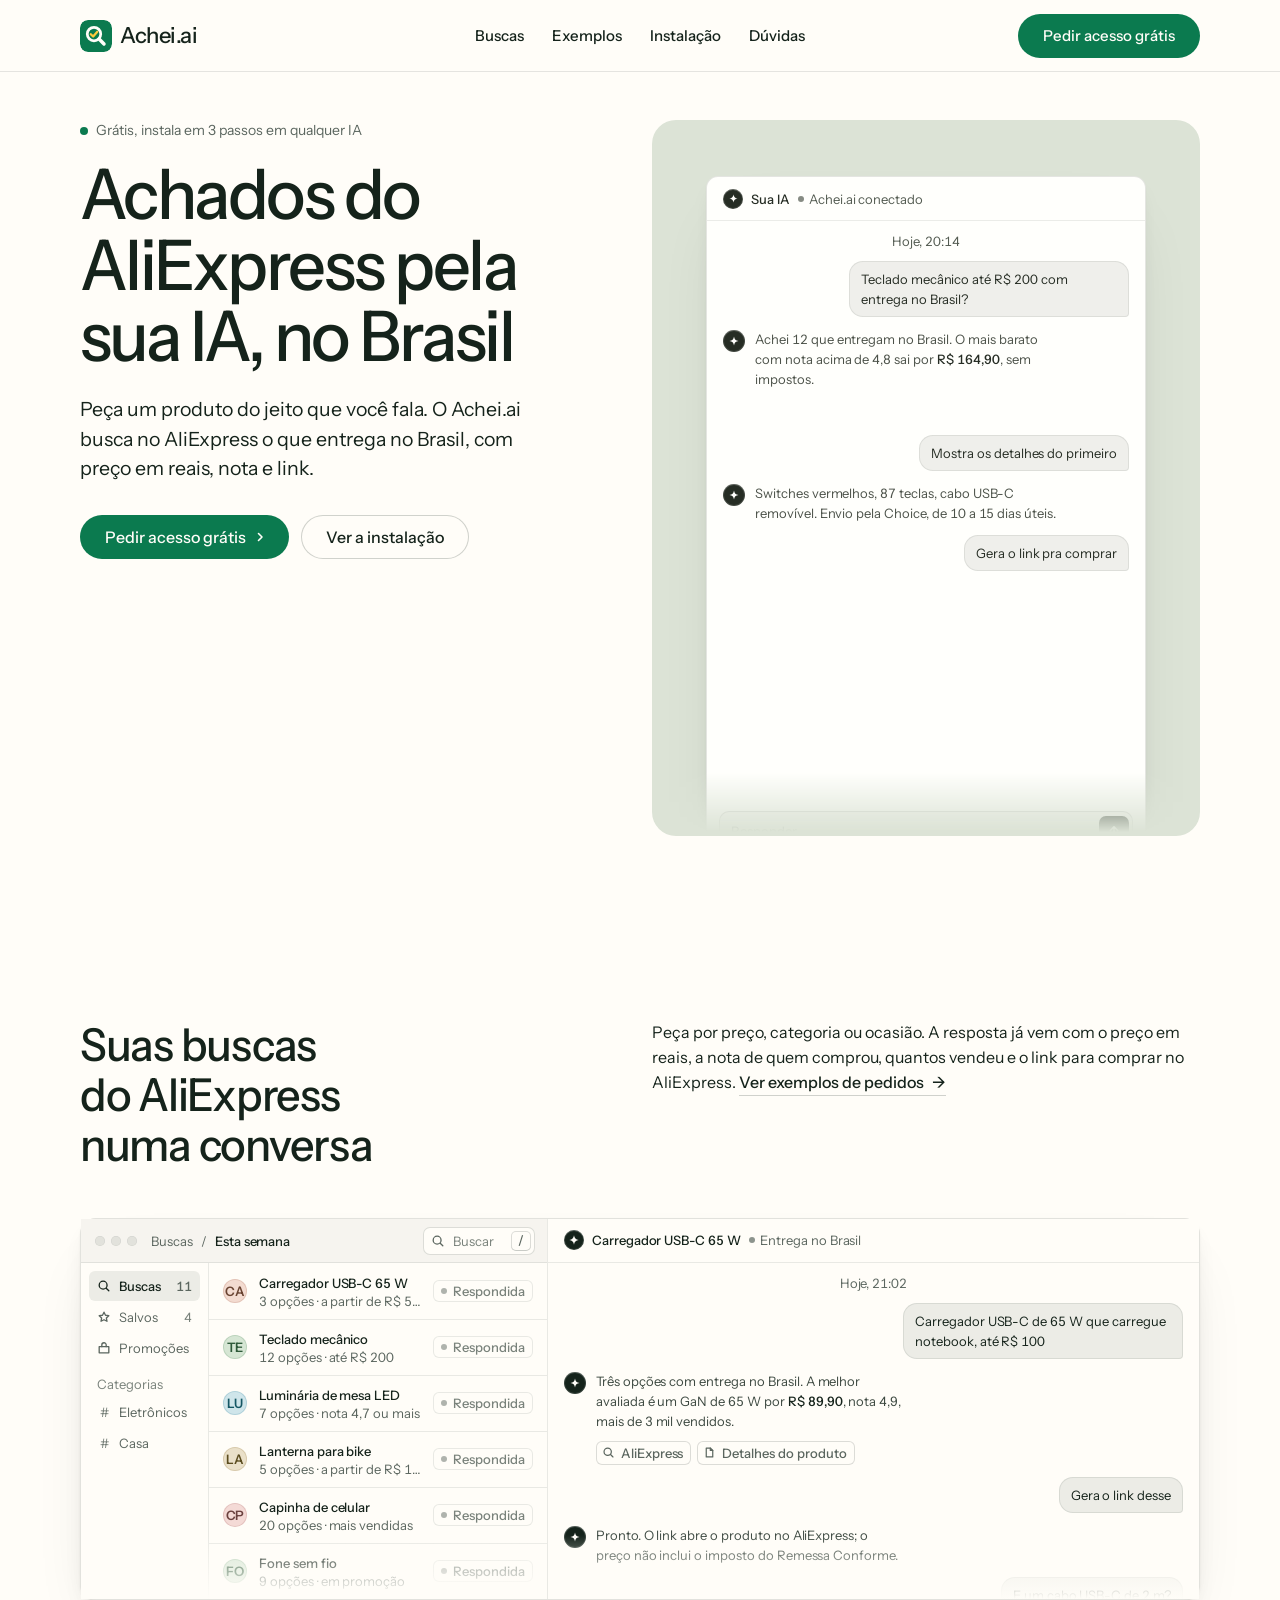
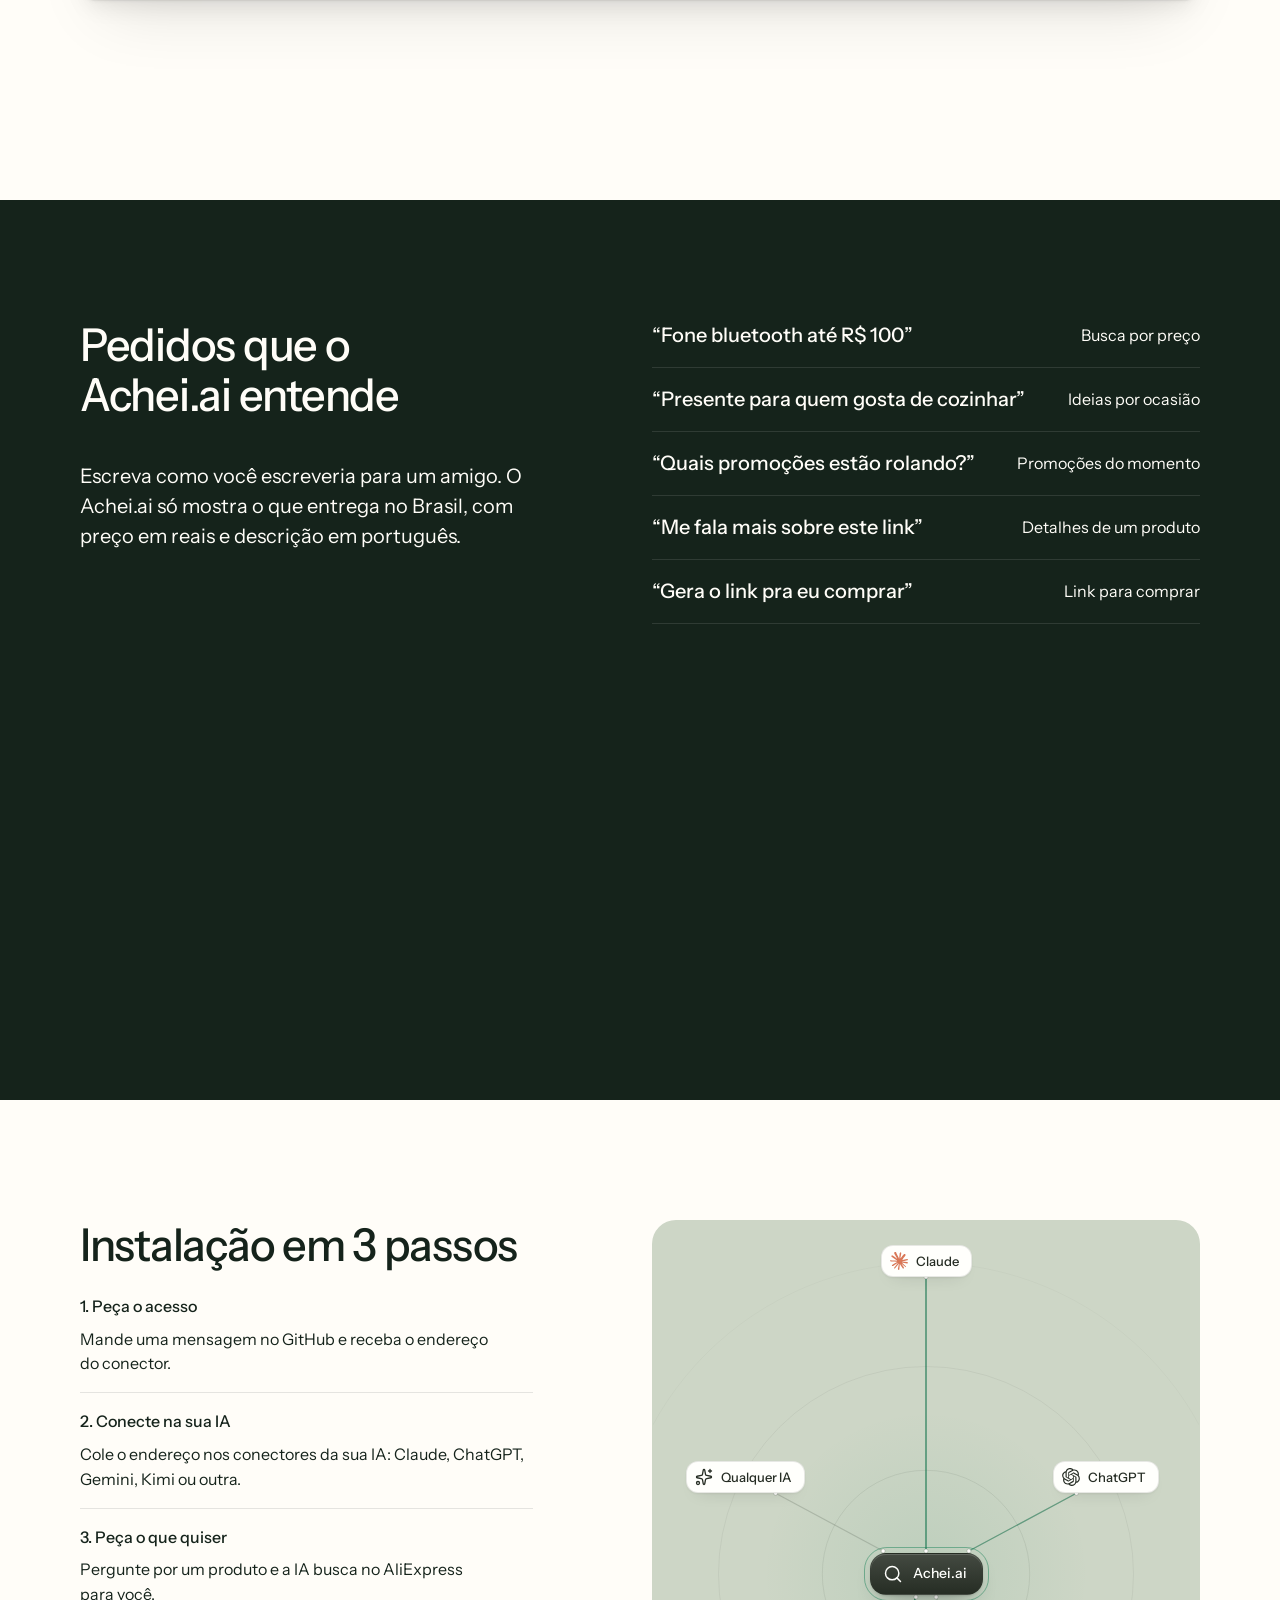
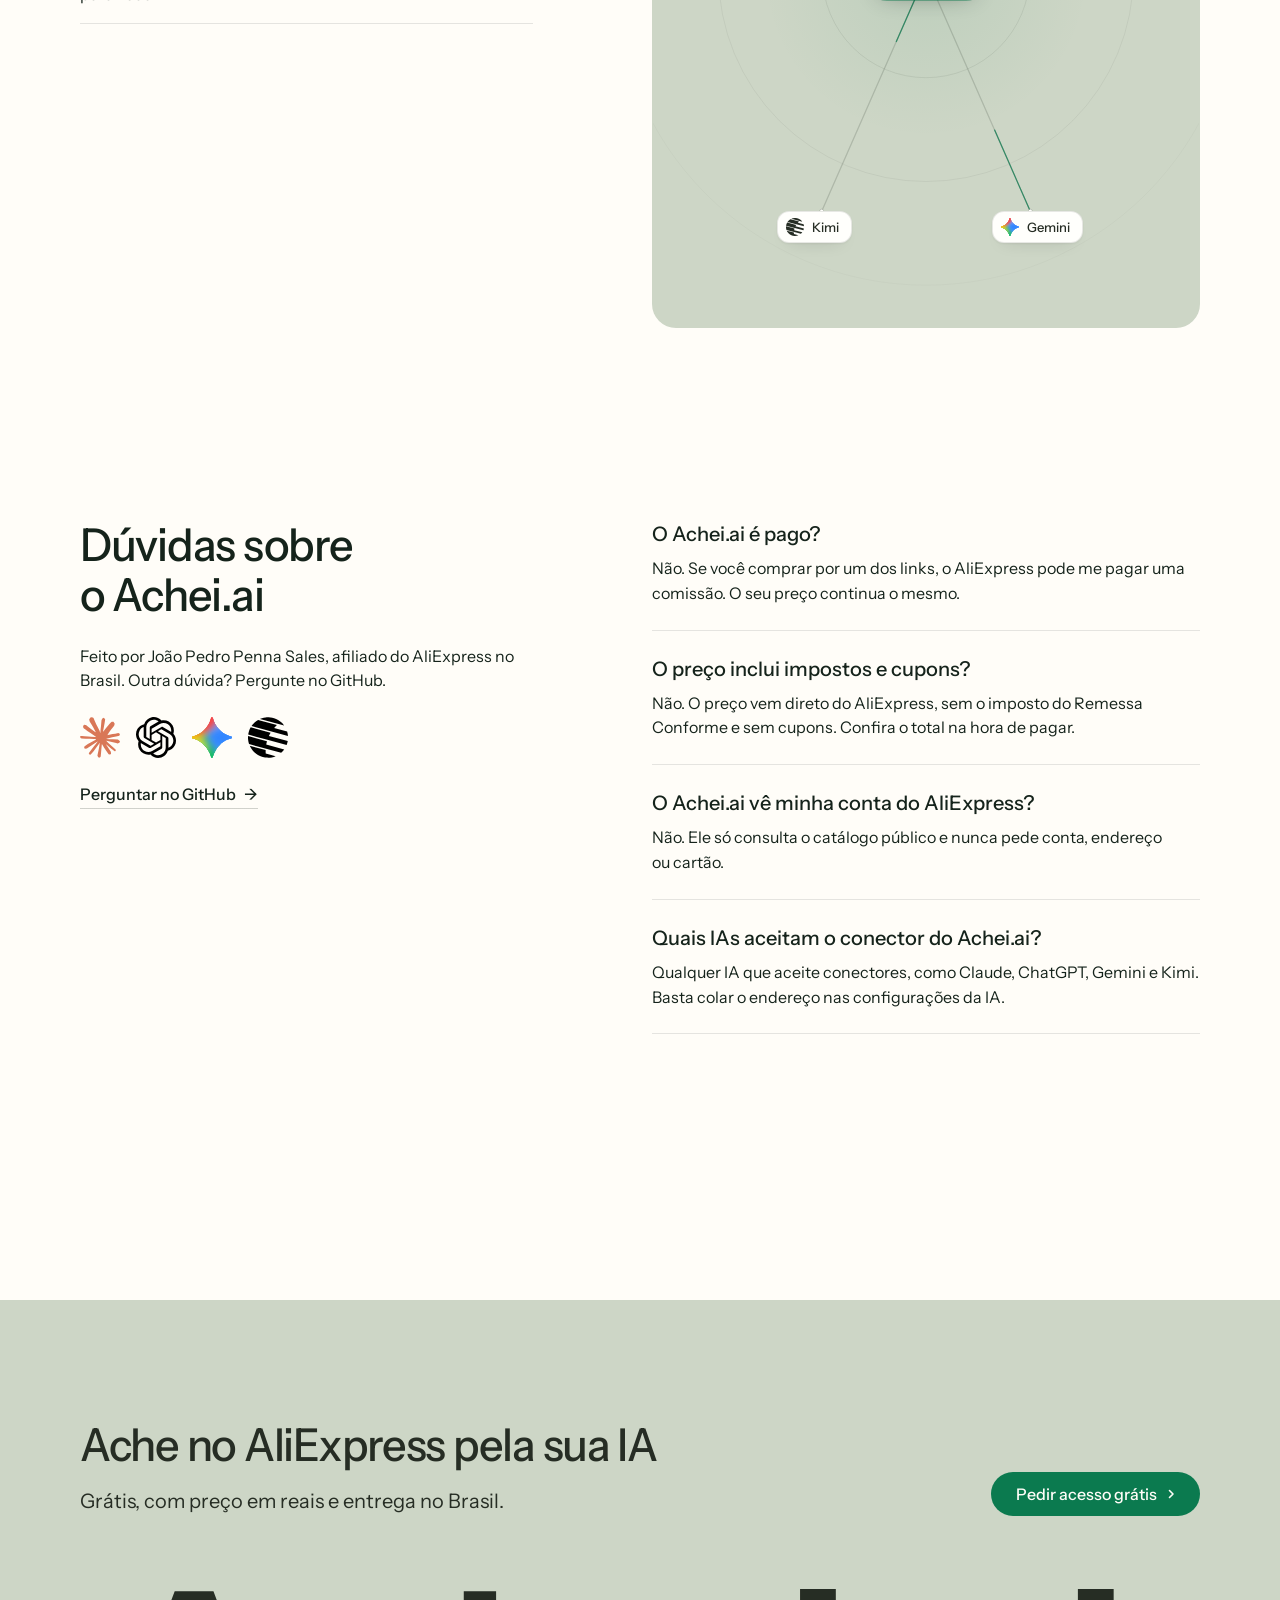
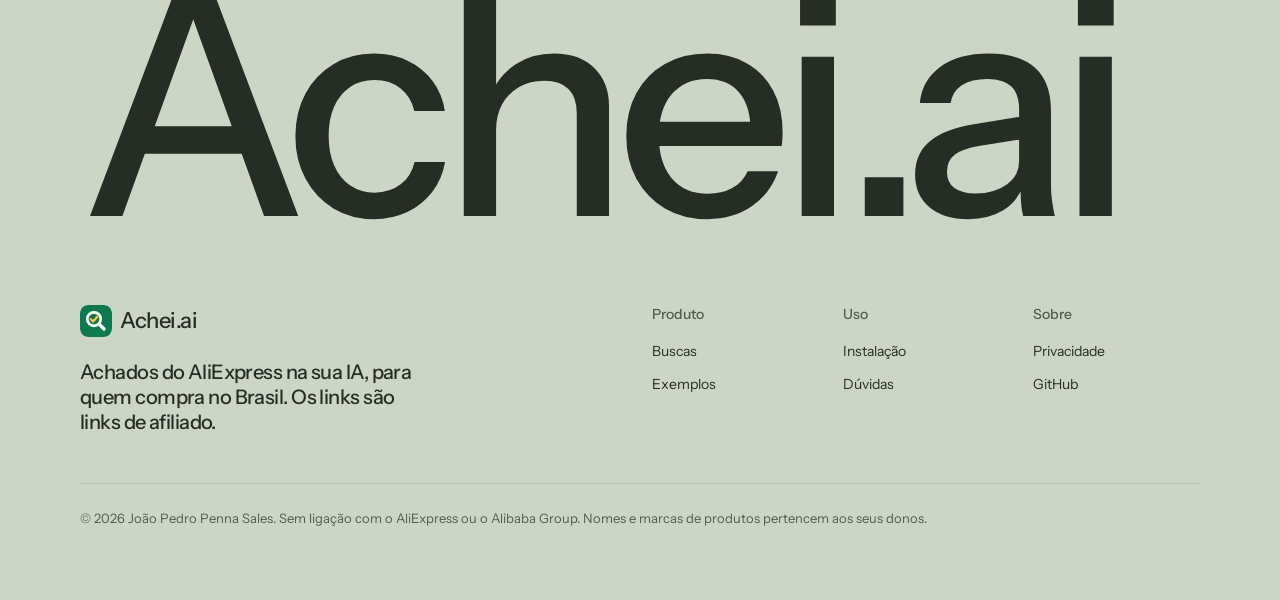
==== commit fe754a4a: "Achei.ai: rebranded Portuguese page Co-Authored-By: Claude Opus 5.5 <noreply@anthropic.com>" ====
--- a/aliexpress/index.html
+++ b/aliexpress/index.html
@@ -1,17 +1,18 @@
 <!doctype html>
-<html lang="en" data-type="software" data-radius="soft" data-ground="sky" data-buttons="solid" data-motion>
+<html lang="pt-BR" data-type="software" data-radius="round" data-ground="sage" data-buttons="solid" data-motion>
 <head>
 <meta charset="utf-8">
 <meta name="viewport" content="width=device-width, initial-scale=1, viewport-fit=cover">
-<title>AliExpress BR Product Assistant: AliExpress search in Claude for Brazil</title>
-<meta name="description" content="A free connector that lets Claude search AliExpress for products that ship to Brazil, with prices in reais and affiliate links.">
+<title>Achei.ai: achados do AliExpress na sua IA, com entrega no Brasil</title>
+<meta name="description" content="Peça um produto para a sua IA e receba opções do AliExpress que entregam no Brasil, com preço em reais e link para comprar. Grátis.">
 <meta property="og:type" content="website">
-<meta property="og:title" content="AliExpress BR Product Assistant">
-<meta property="og:description" content="Ask Claude for a product and get AliExpress items that ship to Brazil, priced in reais.">
+<meta property="og:title" content="Achei.ai">
+<meta property="og:description" content="Achados do AliExpress direto na sua IA: preço em reais, entrega no Brasil.">
 <meta property="og:image" content="share.jpg">
 <meta name="twitter:card" content="summary_large_image">
-<link rel="icon" href="favicon.png">
-<meta name="theme-color" content="#ffffff">
+<link rel="icon" href="logo.svg" type="image/svg+xml">
+<link rel="icon" href="favicon.png" type="image/png">
+<meta name="theme-color" content="#fffdf8">
 <!-- <link rel="canonical" href="https://joaopenn4.github.io/aliexpress/"> -->
 <meta name="site-kind" content="software">
 <meta name="page-type" content="software">
@@ -26,10 +27,10 @@
 <link rel="stylesheet" href="assets/icons/icon.css">
 <style>
 :root {
-  --p-bg: #ffffff; --p-surface: #f4f4f4; --p-ink: #111111; --p-muted: #6b6b6b;
-  --p-accent: #1a4be0; --p-accent-ink: #ffffff; --p-action: #1a4be0; --p-action-ink: #ffffff;
-  --p-inv-bg: #111111; --p-inv-surface: #1e1e1e; --p-inv-ink: #ffffff; --p-inv-muted: #9a9a9a;
-  --p-inv-accent: #ffffff; --p-inv-accent-ink: #111111; --p-inv-action: #ffffff; --p-inv-action-ink: #111111;
+  --p-bg: #fffdf8; --p-surface: #f3f1ea; --p-ink: #15231b; --p-muted: #5b665f;
+  --p-accent: #0b7a4f; --p-accent-ink: #fffdf8; --p-action: #0b7a4f; --p-action-ink: #fffdf8;
+  --p-inv-bg: #15231b; --p-inv-surface: #233028; --p-inv-ink: #fffdf8; --p-inv-muted: #9da39c;
+  --p-inv-accent: #0b7a4f; --p-inv-accent-ink: #fffdf8; --p-inv-action: #0b7a4f; --p-inv-action-ink: #fffdf8;
   --font-display: "Instrument Sans", system-ui, sans-serif;
   --font-text: "Instrument Sans", system-ui, sans-serif;
   --font-mono: "DM Mono", ui-monospace, "SFMono-Regular", Menlo, Consolas, monospace;
@@ -52,7 +53,9 @@
 <link rel="modulepreload" href="assets/moments/lib.js">
 <link rel="modulepreload" href="assets/moments/line-carries-colour/moment.js">
 <style>
-  /* the hero's chat on the lit ground */
+  /* the brand mark beside the name (the client's own logo) */
+  .nav__logo { display: inline-flex; align-items: center; gap: var(--s-2); }
+  .nav__logo img { width: 32px; height: 32px; border-radius: 8px; }
   .hero__media .stage { position: absolute; inset: 0; }
   /* app-frame recipe (sections-library.md) */
   .app.ui { display: grid; grid-template-columns: minmax(0, 5fr) minmax(0, 7fr); margin-top: var(--s-7); background: var(--u-bg); border: 1px solid var(--u-border); border-radius: var(--u-r); box-shadow: var(--u-shadow); }
@@ -74,35 +77,37 @@
     .app > .app__pane--list { display: none; }
     .app > .app__pane + .app__pane { border-top: 0; }
   }
-  .rows__name { font-family: var(--font-mono); }
-  .close__word { font-size: clamp(40px, 14.6vw, 216px); line-height: 1; overflow: visible; }
-  #how .frame { height: 100%; }
-  @media (max-width: 639px) { #how .grid.fill { height: auto; } #how .frame { height: 280px; } }
-  #search .app { margin-bottom: var(--s-10); }
-  #tools .rows > li { grid-template-columns: minmax(0, 1fr) auto; }
-  #tools .rows__value { grid-column: 2; grid-row: 1 / span 2; align-self: center; }
-  @media (max-width: 639px) { #tools .rows > li { grid-template-columns: minmax(0, 1fr); } #tools .rows__value { grid-column: 1; grid-row: auto; } }
-  #tools .rows__api { grid-column: 1; margin: 0; font-size: var(--t-small); color: var(--muted); }
-  .faq-marks { display: flex; gap: var(--s-4); }
+  #buscas .app { margin-bottom: var(--s-10); }
+  #exemplos .rows__name { font-size: var(--t-card); }
+  #exemplos .rows__value { align-self: center; }
+  @media (max-width: 639px) { #exemplos .rows > li { grid-template-columns: minmax(0, 1fr); } }
+  #instalar .frame { height: 100%; }
+  #instalar .rows__name { display: block; font-weight: 500; }
+  #instalar .rows > li { grid-template-columns: minmax(0, 1fr); }
+  #instalar .rows p { margin: var(--s-1) 0 0; }
+  @media (max-width: 639px) { #instalar .grid.fill { height: auto; } #instalar .frame { height: 300px; } }
+  @media (max-width: 359px) { #instalar { --hm: 2; } #instalar .frame { height: 240px; } }
+  .faq-marks { display: flex; flex-wrap: wrap; gap: var(--s-4); }
+  .close__word { font-size: clamp(48px, 24.4vw, 376px); line-height: 1; overflow: visible; }
 </style>
 </head>
 <body>
 <!-- type: software
-     deal: hero split, nav nav-centre, close close-word, footer footer-statement, rhythm dark-band, buttons solid, mark wordmark, grounds sky (lit ground)
-     palette white-link-blue (a white sheet and one blue: plain retail colours, and nothing like AliExpress's own red), type instrument
-     moments: line-carries-colour on #tools (the dark band) -->
+     deal: hero split, nav nav-centre, close close-word, footer footer-statement, rhythm dark-band, buttons solid, mark the client's own logo (Achei.ai), grounds sage (lit ground)
+     palette: the client's own (start.mjs brand): warm white, deep green, a yellow check in the logo only; green reads as "found" and stays clear of AliExpress's red. Type instrument.
+     moments: line-carries-colour on #exemplos (the dark band) -->
 <header class="nav nav--centre">
   <div class="wrap nav__bar">
-    <a class="skip-link" href="#top">Skip to content</a>
-    <a class="nav__logo" href="#top">AliExpress BR</a>
-    <nav class="nav__links" aria-label="Main">
-      <div class="nav__item"><a class="nav__link" href="#search">Search</a></div>
-      <div class="nav__item"><a class="nav__link" href="#tools">Tools</a></div>
-      <div class="nav__item"><a class="nav__link" href="#how">Setup</a></div>
-      <div class="nav__item"><a class="nav__link" href="#faq">Questions</a></div>
+    <a class="skip-link" href="#top">Pular para o conteúdo</a>
+    <a class="nav__logo" href="#top"><img src="logo.svg" alt="" width="32" height="32">Achei.ai</a>
+    <nav class="nav__links" aria-label="Principal">
+      <div class="nav__item"><a class="nav__link" href="#buscas">Buscas</a></div>
+      <div class="nav__item"><a class="nav__link" href="#exemplos">Exemplos</a></div>
+      <div class="nav__item"><a class="nav__link" href="#instalar">Instalação</a></div>
+      <div class="nav__item"><a class="nav__link" href="#duvidas">Dúvidas</a></div>
     </nav>
     <div class="nav__actions">
-      <a class="btn btn--primary" href="https://github.com/JoaoPenn4">Request free access</a>
+      <a class="btn btn--primary" href="https://github.com/JoaoPenn4">Pedir acesso grátis</a>
     </div>
     <button class="nav__toggle" type="button" aria-expanded="false" aria-label="Menu">
       <svg width="18" height="18" viewBox="0 0 18 18" aria-hidden="true"><path d="M2 5h14M2 13h14" stroke="currentColor" stroke-width="1.6" stroke-linecap="round"/></svg>
@@ -114,24 +119,24 @@
   <section class="hero hero--split" data-enter aria-labelledby="hero-h">
     <div class="wrap"><div class="hero-text grid hero__grid">
       <div class="hero__text span-5">
-        <p class="hero__kicker"><span class="dot" aria-hidden="true"></span>Free to use, 7 tools on the AliExpress Affiliate API</p>
-        <h1 id="hero-h">AliExpress search inside Claude, for Brazil</h1>
-        <p class="hero__lead">Ask Claude for a product in plain Portuguese. It searches AliExpress for items that ship to Brazil and answers with prices in reais, ratings and a link.</p>
-        <div class="btn-row"><a class="btn btn--primary" href="https://github.com/JoaoPenn4">Request free access<svg class="m-arrow" viewBox="0 0 12 12" aria-hidden="true"><path class="m-arrow__stem" d="M1 6h8"/><path class="m-arrow__head" d="M4.5 2.5 8 6l-3.5 3.5"/></svg></a><a class="btn btn--secondary" href="#how">See the setup</a></div>
-      </div>
-      <div class="hero__media frame--lit span-6 start-7" role="img" aria-label="A Claude chat: a question for a mechanical keyboard under R$ 200 answered with AliExpress results priced in reais">
+        <p class="hero__kicker"><span class="dot" aria-hidden="true"></span>Grátis, instala em 3 passos em qualquer IA</p>
+        <h1 id="hero-h">Achados do AliExpress pela sua IA, no Brasil</h1>
+        <p class="hero__lead">Peça um produto do jeito que você fala. O Achei.ai busca no AliExpress o que entrega no Brasil, com preço em reais, nota e link.</p>
+        <div class="btn-row"><a class="btn btn--primary" href="https://github.com/JoaoPenn4">Pedir acesso grátis<svg class="m-arrow" viewBox="0 0 12 12" aria-hidden="true"><path class="m-arrow__stem" d="M1 6h8"/><path class="m-arrow__head" d="M4.5 2.5 8 6l-3.5 3.5"/></svg></a><a class="btn btn--secondary" href="#instalar">Ver a instalação</a></div>
+      </div>
+      <div class="hero__media frame--lit span-6 start-7" role="img" aria-label="Uma conversa com a IA: o pedido de um teclado mecânico até R$ 200 respondido com opções do AliExpress em reais">
         <div class="stage stage--fade-b"><div class="at-rise to-edge fit" style="--fit-max:440px;--ax:max(24px, 50% - 220px);--ay:56px;--ay-sm:24px" data-ui-loop>
           <div class="ui ui-panel ui-chat" data-ui="chat">
-            <div class="ui-head"><span class="ui-agent" aria-hidden="true"></span><div class="ui-title">Claude</div><span class="ui-chat__online">AliExpress BR connected</span><span class="ui-spacer"></span></div>
+            <div class="ui-head"><span class="ui-agent" aria-hidden="true"></span><div class="ui-title">Sua IA</div><span class="ui-chat__online">Achei.ai conectado</span><span class="ui-spacer"></span></div>
             <div class="ui-chat__body">
-              <div class="ui-chat__day">Today, 20:14</div>
+              <div class="ui-chat__day">Hoje, 20:14</div>
               <div class="ui-msg ui-msg--me" data-chat-q><span class="ui-msg__text">Teclado mecânico até R$ 200 com entrega no Brasil?</span></div>
               <div class="ui-msg ui-msg--bot" data-chat-a>
                 <span class="ui-agent ui-msg__av" aria-hidden="true"></span>
                 <span class="ui-msg__col">
                   <span class="ui-chat__typing" aria-hidden="true"><i></i><i></i><i></i></span>
                   <span class="ui-chat__answer">Achei 12 que entregam no Brasil. O mais barato com nota acima de 4,8 sai por <b>R$ 164,90</b>, sem impostos.</span>
-                  <span class="ui-chat__srcs"><span class="ui-chat__src"><svg class="ui-icon" viewBox="0 0 16 16"><circle cx="7" cy="7" r="4.5"/><path d="m10.5 10.5 3 3"/></svg>buscar_produtos</span><span class="ui-chat__src"><svg class="ui-icon" viewBox="0 0 16 16"><path d="M6.5 9.5 9.5 6.5"/><path d="M7 4.5 8.5 3a2.5 2.5 0 0 1 3.5 3.5L10.5 8"/><path d="M9 11.5 7.5 13A2.5 2.5 0 0 1 4 9.5L5.5 8"/></svg>gerar_link_afiliado</span></span>
+                  <span class="ui-chat__srcs"><span class="ui-chat__src"><svg class="ui-icon" viewBox="0 0 16 16"><circle cx="7" cy="7" r="4.5"/><path d="m10.5 10.5 3 3"/></svg>AliExpress</span><span class="ui-chat__src"><svg class="ui-icon" viewBox="0 0 16 16"><path d="M6.5 9.5 9.5 6.5"/><path d="M7 4.5 8.5 3a2.5 2.5 0 0 1 3.5 3.5L10.5 8"/><path d="M9 11.5 7.5 13A2.5 2.5 0 0 1 4 9.5L5.5 8"/></svg>Link para comprar</span></span>
                 </span>
               </div>
               <div class="ui-msg ui-msg--me"><span class="ui-msg__text">Mostra os detalhes do primeiro</span></div>
@@ -141,50 +146,50 @@
               </div>
               <div class="ui-msg ui-msg--me"><span class="ui-msg__text">Gera o link pra comprar</span></div>
             </div>
-            <div class="ui-chat__input"><span class="ui-chat__ph">Reply to Claude</span><span class="ui-chat__send" aria-hidden="true"><svg viewBox="0 0 16 16" width="14" height="14"><path d="M8 13V3.5M3.8 7.5 8 3.3l4.2 4.2" fill="none" stroke="currentColor" stroke-width="1.7" stroke-linecap="round" stroke-linejoin="round"/></svg></span></div>
+            <div class="ui-chat__input"><span class="ui-chat__ph">Responder</span><span class="ui-chat__send" aria-hidden="true"><svg viewBox="0 0 16 16" width="14" height="14"><path d="M8 13V3.5M3.8 7.5 8 3.3l4.2 4.2" fill="none" stroke="currentColor" stroke-width="1.7" stroke-linecap="round" stroke-linejoin="round"/></svg></span></div>
           </div>
         </div></div>
       </div>
     </div></div>
   </section>
 
-  <section class="section" id="search" aria-labelledby="search-h">
+  <section class="section" id="buscas" aria-labelledby="buscas-h">
     <div class="wrap">
       <div class="grid">
-        <h2 id="search-h" class="span-5">Every product search in one chat</h2>
-        <p class="span-6 start-7">You ask, Claude calls the connector, and the products come back with the price in reais, the rating, the sales count and a link to buy on AliExpress. <a class="link" href="#tools">See the 7 tools</a></p>
-      </div>
-      <div class="ui app fill" role="img" aria-label="A list of product searches beside the open search for a 65 W USB-C charger, answered with three AliExpress results" data-ui-pause-host>
+        <h2 id="buscas-h" class="span-5">Suas buscas do AliExpress numa conversa</h2>
+        <p class="span-6 start-7">Peça por preço, categoria ou ocasião. A resposta já vem com o preço em reais, a nota de quem comprou, quantos vendeu e o link para comprar no AliExpress. <a class="link" href="#exemplos">Ver exemplos de pedidos</a></p>
+      </div>
+      <div class="ui app fill" role="img" aria-label="Uma lista de buscas ao lado da busca aberta por um carregador USB-C de 65 W, respondida com três opções do AliExpress" data-ui-pause-host>
         <div class="app__pane app__pane--list">
-          <div class="ui ui-panel ui-win" data-ui="window" data-open="New" data-work="Searching" data-done="Answered">
+          <div class="ui ui-panel ui-win" data-ui="window" data-open="Nova" data-work="Buscando" data-done="Respondida">
             <div class="ui-win__bar">
               <span class="ui-dots" aria-hidden="true"><i></i><i></i><i></i></span>
-              <span class="ui-win__crumb">Searches <i>/</i> <b>This week</b></span>
+              <span class="ui-win__crumb">Buscas <i>/</i> <b>Esta semana</b></span>
               <span class="ui-spacer"></span>
-              <span class="ui-win__search" aria-hidden="true"><svg class="ui-icon" viewBox="0 0 16 16"><circle cx="7" cy="7" r="4.5"/><path d="m10.5 10.5 3 3"/></svg><span class="ui-win__ph">Search</span><span class="ui-kbd">/</span></span>
+              <span class="ui-win__search" aria-hidden="true"><svg class="ui-icon" viewBox="0 0 16 16"><circle cx="7" cy="7" r="4.5"/><path d="m10.5 10.5 3 3"/></svg><span class="ui-win__ph">Buscar</span><span class="ui-kbd">/</span></span>
             </div>
             <div class="ui-win__body">
               <nav class="ui-win__side" aria-hidden="true">
-                <span class="ui-win__nav is-on"><svg class="ui-icon" viewBox="0 0 16 16"><circle cx="7" cy="7" r="4.5"/><path d="m10.5 10.5 3 3"/></svg>Searches<em>11</em></span>
-                <span class="ui-win__nav"><svg class="ui-icon" viewBox="0 0 16 16"><path d="M8 2.5l1.7 3.5 3.8.5-2.8 2.6.7 3.8L8 11.1l-3.4 1.8.7-3.8-2.8-2.6 3.8-.5z"/></svg>Saved<em>4</em></span>
-                <span class="ui-win__nav"><svg class="ui-icon" viewBox="0 0 16 16"><path d="M2.5 6.5h11v7h-11z"/><path d="M5.5 6.5V4.5a2.5 2.5 0 0 1 5 0v2"/></svg>Deals</span>
-                <span class="ui-win__label">Categories</span>
-                <span class="ui-win__nav"><span class="ui-win__hash">#</span>Electronics</span>
-                <span class="ui-win__nav"><span class="ui-win__hash">#</span>Home</span>
+                <span class="ui-win__nav is-on"><svg class="ui-icon" viewBox="0 0 16 16"><circle cx="7" cy="7" r="4.5"/><path d="m10.5 10.5 3 3"/></svg>Buscas<em>11</em></span>
+                <span class="ui-win__nav"><svg class="ui-icon" viewBox="0 0 16 16"><path d="M8 2.5l1.7 3.5 3.8.5-2.8 2.6.7 3.8L8 11.1l-3.4 1.8.7-3.8-2.8-2.6 3.8-.5z"/></svg>Salvos<em>4</em></span>
+                <span class="ui-win__nav"><svg class="ui-icon" viewBox="0 0 16 16"><path d="M2.5 6.5h11v7h-11z"/><path d="M5.5 6.5V4.5a2.5 2.5 0 0 1 5 0v2"/></svg>Promoções</span>
+                <span class="ui-win__label">Categorias</span>
+                <span class="ui-win__nav"><span class="ui-win__hash">#</span>Eletrônicos</span>
+                <span class="ui-win__nav"><span class="ui-win__hash">#</span>Casa</span>
               </nav>
               <div class="ui-win__main">
-                <div class="ui-win__cols" aria-hidden="true"><span>Asked for</span><span>Result</span><span>Status</span><span>Age</span></div>
+                <div class="ui-win__cols" aria-hidden="true"><span>Pedido</span><span>Resultado</span><span>Status</span><span>Quando</span></div>
                 <ul class="ui-win__rows">
-                  <li class="ui-win__row" data-row><span class="ui-avatar" data-tone="1">CH</span><span class="ui-win__who">USB-C charger 65 W</span><span class="ui-win__sub">3 found · from R$ 58,40</span><span class="ui-win__st" data-st>New</span><span class="ui-win__age">1m</span></li>
-                  <li class="ui-win__row" data-row><span class="ui-avatar" data-tone="3">KB</span><span class="ui-win__who">Mechanical keyboard</span><span class="ui-win__sub">12 found · under R$ 200</span><span class="ui-win__st is-done" data-st>Answered</span><span class="ui-win__age">8m</span></li>
-                  <li class="ui-win__row" data-row><span class="ui-avatar" data-tone="4">LD</span><span class="ui-win__who">LED desk lamp</span><span class="ui-win__sub">7 found · 4.7 stars and up</span><span class="ui-win__st is-done" data-st>Answered</span><span class="ui-win__age">22m</span></li>
-                  <li class="ui-win__row" data-row><span class="ui-avatar" data-tone="2">BT</span><span class="ui-win__who">Bike tail light</span><span class="ui-win__sub">5 found · from R$ 19,90</span><span class="ui-win__st is-done" data-st>Answered</span><span class="ui-win__age">1h</span></li>
-                  <li class="ui-win__row" data-row><span class="ui-avatar" data-tone="5">PH</span><span class="ui-win__who">Phone case</span><span class="ui-win__sub">20 found · trending</span><span class="ui-win__st is-done" data-st>Answered</span><span class="ui-win__age">2h</span></li>
-                  <li class="ui-win__row" data-row><span class="ui-avatar" data-tone="3">EB</span><span class="ui-win__who">Wireless earbuds</span><span class="ui-win__sub">9 found · Choice deals</span><span class="ui-win__st is-done" data-st>Answered</span><span class="ui-win__age">3h</span></li>
-                  <li class="ui-win__row" data-row><span class="ui-avatar" data-tone="1">SD</span><span class="ui-win__who">Screwdriver set</span><span class="ui-win__sub">6 found · from R$ 34,10</span><span class="ui-win__st is-done" data-st>Answered</span><span class="ui-win__age">5h</span></li>
-                  <li class="ui-win__row" data-row><span class="ui-avatar" data-tone="4">GP</span><span class="ui-win__who">Gamepad for PC</span><span class="ui-win__sub">8 found · under R$ 150</span><span class="ui-win__st is-done" data-st>Answered</span><span class="ui-win__age">1d</span></li>
-                  <li class="ui-win__row" data-row><span class="ui-avatar" data-tone="2">CB</span><span class="ui-win__who">Cable organiser</span><span class="ui-win__sub">14 found · 1,000+ sold</span><span class="ui-win__st is-done" data-st>Answered</span><span class="ui-win__age">2d</span></li>
-                  <li class="ui-win__row" data-row><span class="ui-avatar" data-tone="5">MS</span><span class="ui-win__who">Silent mouse</span><span class="ui-win__sub">10 found · from R$ 27,80</span><span class="ui-win__st is-done" data-st>Answered</span><span class="ui-win__age">3d</span></li>
+                  <li class="ui-win__row" data-row><span class="ui-avatar" data-tone="1">CA</span><span class="ui-win__who">Carregador USB-C 65 W</span><span class="ui-win__sub">3 opções · a partir de R$ 58,40</span><span class="ui-win__st" data-st>Nova</span><span class="ui-win__age">1 min</span></li>
+                  <li class="ui-win__row" data-row><span class="ui-avatar" data-tone="3">TE</span><span class="ui-win__who">Teclado mecânico</span><span class="ui-win__sub">12 opções · até R$ 200</span><span class="ui-win__st is-done" data-st>Respondida</span><span class="ui-win__age">8 min</span></li>
+                  <li class="ui-win__row" data-row><span class="ui-avatar" data-tone="4">LU</span><span class="ui-win__who">Luminária de mesa LED</span><span class="ui-win__sub">7 opções · nota 4,7 ou mais</span><span class="ui-win__st is-done" data-st>Respondida</span><span class="ui-win__age">22 min</span></li>
+                  <li class="ui-win__row" data-row><span class="ui-avatar" data-tone="2">LA</span><span class="ui-win__who">Lanterna para bike</span><span class="ui-win__sub">5 opções · a partir de R$ 19,90</span><span class="ui-win__st is-done" data-st>Respondida</span><span class="ui-win__age">1 h</span></li>
+                  <li class="ui-win__row" data-row><span class="ui-avatar" data-tone="5">CP</span><span class="ui-win__who">Capinha de celular</span><span class="ui-win__sub">20 opções · mais vendidas</span><span class="ui-win__st is-done" data-st>Respondida</span><span class="ui-win__age">2 h</span></li>
+                  <li class="ui-win__row" data-row><span class="ui-avatar" data-tone="3">FO</span><span class="ui-win__who">Fone sem fio</span><span class="ui-win__sub">9 opções · em promoção</span><span class="ui-win__st is-done" data-st>Respondida</span><span class="ui-win__age">3 h</span></li>
+                  <li class="ui-win__row" data-row><span class="ui-avatar" data-tone="1">CH</span><span class="ui-win__who">Jogo de chaves</span><span class="ui-win__sub">6 opções · a partir de R$ 34,10</span><span class="ui-win__st is-done" data-st>Respondida</span><span class="ui-win__age">5 h</span></li>
+                  <li class="ui-win__row" data-row><span class="ui-avatar" data-tone="4">CO</span><span class="ui-win__who">Controle para PC</span><span class="ui-win__sub">8 opções · até R$ 150</span><span class="ui-win__st is-done" data-st>Respondida</span><span class="ui-win__age">ontem</span></li>
+                  <li class="ui-win__row" data-row><span class="ui-avatar" data-tone="2">OR</span><span class="ui-win__who">Organizador de cabos</span><span class="ui-win__sub">14 opções · 1.000+ vendidos</span><span class="ui-win__st is-done" data-st>Respondida</span><span class="ui-win__age">2 dias</span></li>
+                  <li class="ui-win__row" data-row><span class="ui-avatar" data-tone="5">MO</span><span class="ui-win__who">Mouse silencioso</span><span class="ui-win__sub">10 opções · a partir de R$ 27,80</span><span class="ui-win__st is-done" data-st>Respondida</span><span class="ui-win__age">3 dias</span></li>
                 </ul>
               </div>
             </div>
@@ -192,16 +197,16 @@
         </div>
         <div class="app__pane app__pane--open" data-ui-loop>
           <div class="ui ui-panel ui-chat" data-ui="chat">
-            <div class="ui-head"><span class="ui-agent" aria-hidden="true"></span><div class="ui-title">USB-C charger 65 W</div><span class="ui-chat__online">Ships to Brazil</span><span class="ui-spacer"></span></div>
+            <div class="ui-head"><span class="ui-agent" aria-hidden="true"></span><div class="ui-title">Carregador USB-C 65 W</div><span class="ui-chat__online">Entrega no Brasil</span><span class="ui-spacer"></span></div>
             <div class="ui-chat__body">
-              <div class="ui-chat__day">Today, 21:02</div>
+              <div class="ui-chat__day">Hoje, 21:02</div>
               <div class="ui-msg ui-msg--me" data-chat-q><span class="ui-msg__text">Carregador USB-C de 65 W que carregue notebook, até R$ 100</span></div>
               <div class="ui-msg ui-msg--bot" data-chat-a>
                 <span class="ui-agent ui-msg__av" aria-hidden="true"></span>
                 <span class="ui-msg__col">
                   <span class="ui-chat__typing" aria-hidden="true"><i></i><i></i><i></i></span>
                   <span class="ui-chat__answer">Três opções com entrega no Brasil. A melhor avaliada é um GaN de 65 W por <b>R$ 89,90</b>, nota 4,9, mais de 3 mil vendidos.</span>
-                  <span class="ui-chat__srcs"><span class="ui-chat__src"><svg class="ui-icon" viewBox="0 0 16 16"><circle cx="7" cy="7" r="4.5"/><path d="m10.5 10.5 3 3"/></svg>buscar_produtos</span><span class="ui-chat__src"><svg class="ui-icon" viewBox="0 0 16 16"><path d="M4 2.5h5l3 3v8H4z"/><path d="M9 2.5v3h3"/></svg>detalhes_produto</span></span>
+                  <span class="ui-chat__srcs"><span class="ui-chat__src"><svg class="ui-icon" viewBox="0 0 16 16"><circle cx="7" cy="7" r="4.5"/><path d="m10.5 10.5 3 3"/></svg>AliExpress</span><span class="ui-chat__src"><svg class="ui-icon" viewBox="0 0 16 16"><path d="M4 2.5h5l3 3v8H4z"/><path d="M9 2.5v3h3"/></svg>Detalhes do produto</span></span>
                 </span>
               </div>
               <div class="ui-msg ui-msg--me"><span class="ui-msg__text">Gera o link desse</span></div>
@@ -211,63 +216,63 @@
               </div>
               <div class="ui-msg ui-msg--me"><span class="ui-msg__text">E um cabo USB-C de 2 m?</span></div>
             </div>
-            <div class="ui-chat__input"><span class="ui-chat__ph">Reply to Claude</span><span class="ui-chat__send" aria-hidden="true"><svg viewBox="0 0 16 16" width="14" height="14"><path d="M8 13V3.5M3.8 7.5 8 3.3l4.2 4.2" fill="none" stroke="currentColor" stroke-width="1.7" stroke-linecap="round" stroke-linejoin="round"/></svg></span></div>
+            <div class="ui-chat__input"><span class="ui-chat__ph">Responder</span><span class="ui-chat__send" aria-hidden="true"><svg viewBox="0 0 16 16" width="14" height="14"><path d="M8 13V3.5M3.8 7.5 8 3.3l4.2 4.2" fill="none" stroke="currentColor" stroke-width="1.7" stroke-linecap="round" stroke-linejoin="round"/></svg></span></div>
           </div>
         </div>
       </div>
     </div>
   </section>
 
-  <section class="section ground-inverse" style="--hm: 2" id="tools" aria-labelledby="tools-h" data-moment="line-carries-colour" data-moment-opts='{"from": "base"}'>
+  <section class="section ground-inverse" id="exemplos" aria-labelledby="exemplos-h" data-moment="line-carries-colour" data-moment-opts='{"from": "base"}'>
     <div class="wrap">
       <div class="grid">
         <div class="section-head span-5">
-          <h2 id="tools-h">Seven tools on the AliExpress Affiliate API</h2>
-          <p>Every call is fixed to shipping to Brazil, prices in reais and Portuguese product text, so Claude never shows an item that cannot reach you.</p>
+          <h2 id="exemplos-h">Pedidos que o Achei.ai entende</h2>
+          <p>Escreva como você escreveria para um amigo. O Achei.ai só mostra o que entrega no Brasil, com preço em reais e descrição em português.</p>
         </div>
         <ul class="rows span-6 start-7">
-          <li><span class="rows__name">buscar_produtos</span><p class="rows__api">aliexpress.affiliate.product.query</p><span class="rows__value">Search by words, price and category</span></li>
-          <li><span class="rows__name">detalhes_produto</span><p class="rows__api">aliexpress.affiliate.productdetail.get</p><span class="rows__value">Details from IDs or links</span></li>
-          <li><span class="rows__name">gerar_link_afiliado</span><p class="rows__api">aliexpress.affiliate.link.generate</p><span class="rows__value">An affiliate link to buy</span></li>
-          <li><span class="rows__name">listar_categorias</span><p class="rows__api">aliexpress.affiliate.category.get</p><span class="rows__value">Categories, kept for 24 hours</span></li>
-          <li><span class="rows__name">produtos_em_alta</span><p class="rows__api">aliexpress.affiliate.hotproduct.query</p><span class="rows__value">Products selling well now</span></li>
-          <li><span class="rows__name">listar_promocoes</span><p class="rows__api">aliexpress.affiliate.featuredpromo.get</p><span class="rows__value">Current AliExpress promotions</span></li>
-          <li><span class="rows__name">produtos_da_promocao</span><p class="rows__api">aliexpress.affiliate.featuredpromo.products.get</p><span class="rows__value">Products in one promotion</span></li>
+          <li><span class="rows__name">“Fone bluetooth até R$ 100”</span><span class="rows__value">Busca por preço</span></li>
+          <li><span class="rows__name">“Presente para quem gosta de cozinhar”</span><span class="rows__value">Ideias por ocasião</span></li>
+          <li><span class="rows__name">“Quais promoções estão rolando?”</span><span class="rows__value">Promoções do momento</span></li>
+          <li><span class="rows__name">“Me fala mais sobre este link”</span><span class="rows__value">Detalhes de um produto</span></li>
+          <li><span class="rows__name">“Gera o link pra eu comprar”</span><span class="rows__value">Link para comprar</span></li>
         </ul>
       </div>
     </div>
   </section>
 
-  <section class="section" id="how" aria-labelledby="how-h">
+  <section class="section" id="instalar" aria-labelledby="instalar-h">
     <div class="wrap">
       <div class="grid fill">
         <div class="span-5 stack-5">
-          <h2 id="how-h">How a search runs</h2>
-          <p class="t-lead">Add the connector to Claude once. Every product question then goes through it to AliExpress and back.</p>
-          <p>Prices leave out import tax under Remessa Conforme and any coupons, so check the total at checkout.</p>
-          <p><a class="link" href="privacy.html">Read the privacy policy</a></p>
+          <h2 id="instalar-h">Instalação em 3 passos</h2>
+          <ol class="rows">
+            <li><span class="rows__name">1. Peça o acesso</span><p>Mande uma mensagem no GitHub e receba o endereço do conector.</p></li>
+            <li><span class="rows__name">2. Conecte na sua IA</span><p>Cole o endereço nos conectores da sua IA: Claude, ChatGPT, Gemini, Kimi ou outra.</p></li>
+            <li><span class="rows__name">3. Peça o que quiser</span><p>Pergunte por um produto e a IA busca no AliExpress para você.</p></li>
+          </ol>
         </div>
         <div class="frame frame--split frame--lit span-6 start-7">
-          <div class="dg" data-diagram data-dg-still><script type="application/json">{"layout":"lanes","size":"card","alt":"A question in Claude goes to the connector, which searches products, reads details and makes an affiliate link at once.","input":{"label":"Claude","icon":"claude","sub":"You ask"},"core":{"label":"Connector","icon":"ui:server"},"lanes":[{"label":"Search","icon":"ui:search","done":true,"sub":"Products"},{"label":"Details","icon":"ui:file-text","done":true,"sub":"One item"},{"label":"Link","icon":"ui:link","done":true,"sub":"To buy"}]}</script></div>
-        </div>
-      </div>
-    </div>
-  </section>
-
-  <section class="section" id="faq" aria-labelledby="faq-h">
+          <div class="dg" data-diagram data-dg-still><script type="application/json">{"layout":"hub","size":"card","alt":"O Achei.ai no centro, ligado a qualquer IA, como Claude, ChatGPT, Gemini e Kimi.","center":{"label":"Achei.ai","icon":"ui:search"},"spokes":[{"label":"Claude","icon":"claude"},{"label":"ChatGPT","icon":"openai"},{"label":"Gemini","icon":"gemini"},{"label":"Kimi","icon":"logos:moonshot-ai-icon"},{"label":"Qualquer IA","icon":"ui:sparkles"}]}</script></div>
+        </div>
+      </div>
+    </div>
+  </section>
+
+  <section class="section" id="duvidas" aria-labelledby="duvidas-h">
     <div class="wrap">
       <div class="grid">
         <div class="span-5 stack-5">
-          <h2 id="faq-h">Questions</h2>
-          <p>Run by João Pedro Penna Sales, an AliExpress affiliate in Brazil. Anything else, ask on GitHub.</p>
-          <p class="faq-marks"><img data-icon="claude" src="assets/icons/claude.svg" alt="Claude" width="40" height="40"><img data-icon="si:aliexpress" src="assets/icons/aliexpress.svg" alt="AliExpress" width="156" height="40"></p>
-          <p><a class="link" href="https://github.com/JoaoPenn4">Ask on GitHub</a></p>
+          <h2 id="duvidas-h">Dúvidas sobre o Achei.ai</h2>
+          <p>Feito por João Pedro Penna Sales, afiliado do AliExpress no Brasil. Outra dúvida? Pergunte no GitHub.</p>
+          <p class="faq-marks"><img data-icon="claude" src="assets/icons/claude.svg" alt="Claude" width="40" height="40"><img data-icon="openai" src="assets/icons/openai.svg" alt="ChatGPT" width="40" height="40"><img data-icon="gemini" src="assets/icons/gemini.svg" alt="Gemini" width="40" height="40"><img data-icon="logos:moonshot-ai-icon" src="assets/icons/moonshot-ai-icon.svg" alt="Kimi" width="40" height="40"></p>
+          <p><a class="link" href="https://github.com/JoaoPenn4">Perguntar no GitHub</a></p>
         </div>
         <div class="faq span-6 start-7">
-          <div class="faq__item"><h3>Does the connector cost anything?</h3><p>No. If you buy through one of its links, AliExpress may pay me a commission. Your price stays the same.</p></div>
-          <div class="faq__item"><h3>Are the prices in reais final?</h3><p>No. They come straight from AliExpress and leave out Remessa Conforme import tax and coupons.</p></div>
-          <div class="faq__item"><h3>Does it see my AliExpress account?</h3><p>No. It reads the public affiliate catalogue and never asks for an account, address or card.</p></div>
-          <div class="faq__item"><h3>How do I get the connector address?</h3><p>Ask on GitHub. You get the connector address to paste into Claude's connector settings.</p></div>
+          <div class="faq__item"><h3>O Achei.ai é pago?</h3><p>Não. Se você comprar por um dos links, o AliExpress pode me pagar uma comissão. O seu preço continua o mesmo.</p></div>
+          <div class="faq__item"><h3>O preço inclui impostos e cupons?</h3><p>Não. O preço vem direto do AliExpress, sem o imposto do Remessa Conforme e sem cupons. Confira o total na hora de pagar.</p></div>
+          <div class="faq__item"><h3>O Achei.ai vê minha conta do AliExpress?</h3><p>Não. Ele só consulta o catálogo público e nunca pede conta, endereço ou cartão.</p></div>
+          <div class="faq__item"><h3>Quais IAs aceitam o conector do Achei.ai?</h3><p>Qualquer IA que aceite conectores, como Claude, ChatGPT, Gemini e Kimi. Basta colar o endereço nas configurações da IA.</p></div>
         </div>
       </div>
     </div>
@@ -278,30 +283,30 @@
   <div class="wrap">
     <div class="closing__cta close--word">
       <div class="section-head--split">
-        <div><h2 id="close-h">Search AliExpress from Claude</h2><p class="t-lead">Free, with prices in reais and shipping to Brazil.</p></div>
-        <a class="btn btn--primary" href="https://github.com/JoaoPenn4">Request free access<svg class="m-arrow" viewBox="0 0 12 12" aria-hidden="true"><path class="m-arrow__stem" d="M1 6h8"/><path class="m-arrow__head" d="M4.5 2.5 8 6l-3.5 3.5"/></svg></a>
-      </div>
-      <p class="close__word" aria-hidden="true">AliExpress BR</p>
+        <div><h2 id="close-h">Ache no AliExpress pela sua IA</h2><p class="t-lead">Grátis, com preço em reais e entrega no Brasil.</p></div>
+        <a class="btn btn--primary" href="https://github.com/JoaoPenn4">Pedir acesso grátis<svg class="m-arrow" viewBox="0 0 12 12" aria-hidden="true"><path class="m-arrow__stem" d="M1 6h8"/><path class="m-arrow__head" d="M4.5 2.5 8 6l-3.5 3.5"/></svg></a>
+      </div>
+      <p class="close__word" aria-hidden="true">Achei.ai</p>
     </div>
     <div class="closing__links">
       <div class="grid">
         <div class="span-4 stack-4">
-          <a class="nav__logo" href="#top">AliExpress BR</a>
-          <p class="footer__lede">A free Claude connector for AliExpress shopping in Brazil. Product links are affiliate links.</p>
-        </div>
-        <div class="span-2 start-7 footer__col"><h3>Product</h3><ul><li><a href="#search">Search</a></li><li><a href="#tools">Tools</a></li></ul></div>
-        <div class="span-2 footer__col"><h3>Use</h3><ul><li><a href="#how">Setup</a></li><li><a href="#faq">Questions</a></li></ul></div>
-        <div class="span-2 footer__col"><h3>About</h3><ul><li><a href="privacy.html">Privacy</a></li><li><a href="https://github.com/JoaoPenn4">GitHub</a></li></ul></div>
+          <a class="nav__logo" href="#top"><img src="logo.svg" alt="" width="32" height="32">Achei.ai</a>
+          <p class="footer__lede">Achados do AliExpress na sua IA, para quem compra no Brasil. Os links são links de afiliado.</p>
+        </div>
+        <div class="span-2 start-7 footer__col"><h3>Produto</h3><ul><li><a href="#buscas">Buscas</a></li><li><a href="#exemplos">Exemplos</a></li></ul></div>
+        <div class="span-2 footer__col"><h3>Uso</h3><ul><li><a href="#instalar">Instalação</a></li><li><a href="#duvidas">Dúvidas</a></li></ul></div>
+        <div class="span-2 footer__col"><h3>Sobre</h3><ul><li><a href="privacy.html">Privacidade</a></li><li><a href="https://github.com/JoaoPenn4">GitHub</a></li></ul></div>
       </div>
       <div class="footer__legal">
-        <span>&copy; 2026 João Pedro Penna Sales. Not affiliated with AliExpress or Alibaba Group. Product names and logos are trademarks of their owners.</span>
+        <span>&copy; 2026 João Pedro Penna Sales. Sem ligação com o AliExpress ou o Alibaba Group. Nomes e marcas de produtos pertencem aos seus donos.</span>
       </div>
     </div>
   </div>
 </footer>
 
-<nav class="actionbar" aria-label="Quick actions">
-  <a class="btn btn--primary" href="https://github.com/JoaoPenn4">Request free access</a>
+<nav class="actionbar" aria-label="Ações rápidas">
+  <a class="btn btn--primary" href="https://github.com/JoaoPenn4">Pedir acesso grátis</a>
 </nav>
 
 <script type="module" src="assets/system.js"></script>
